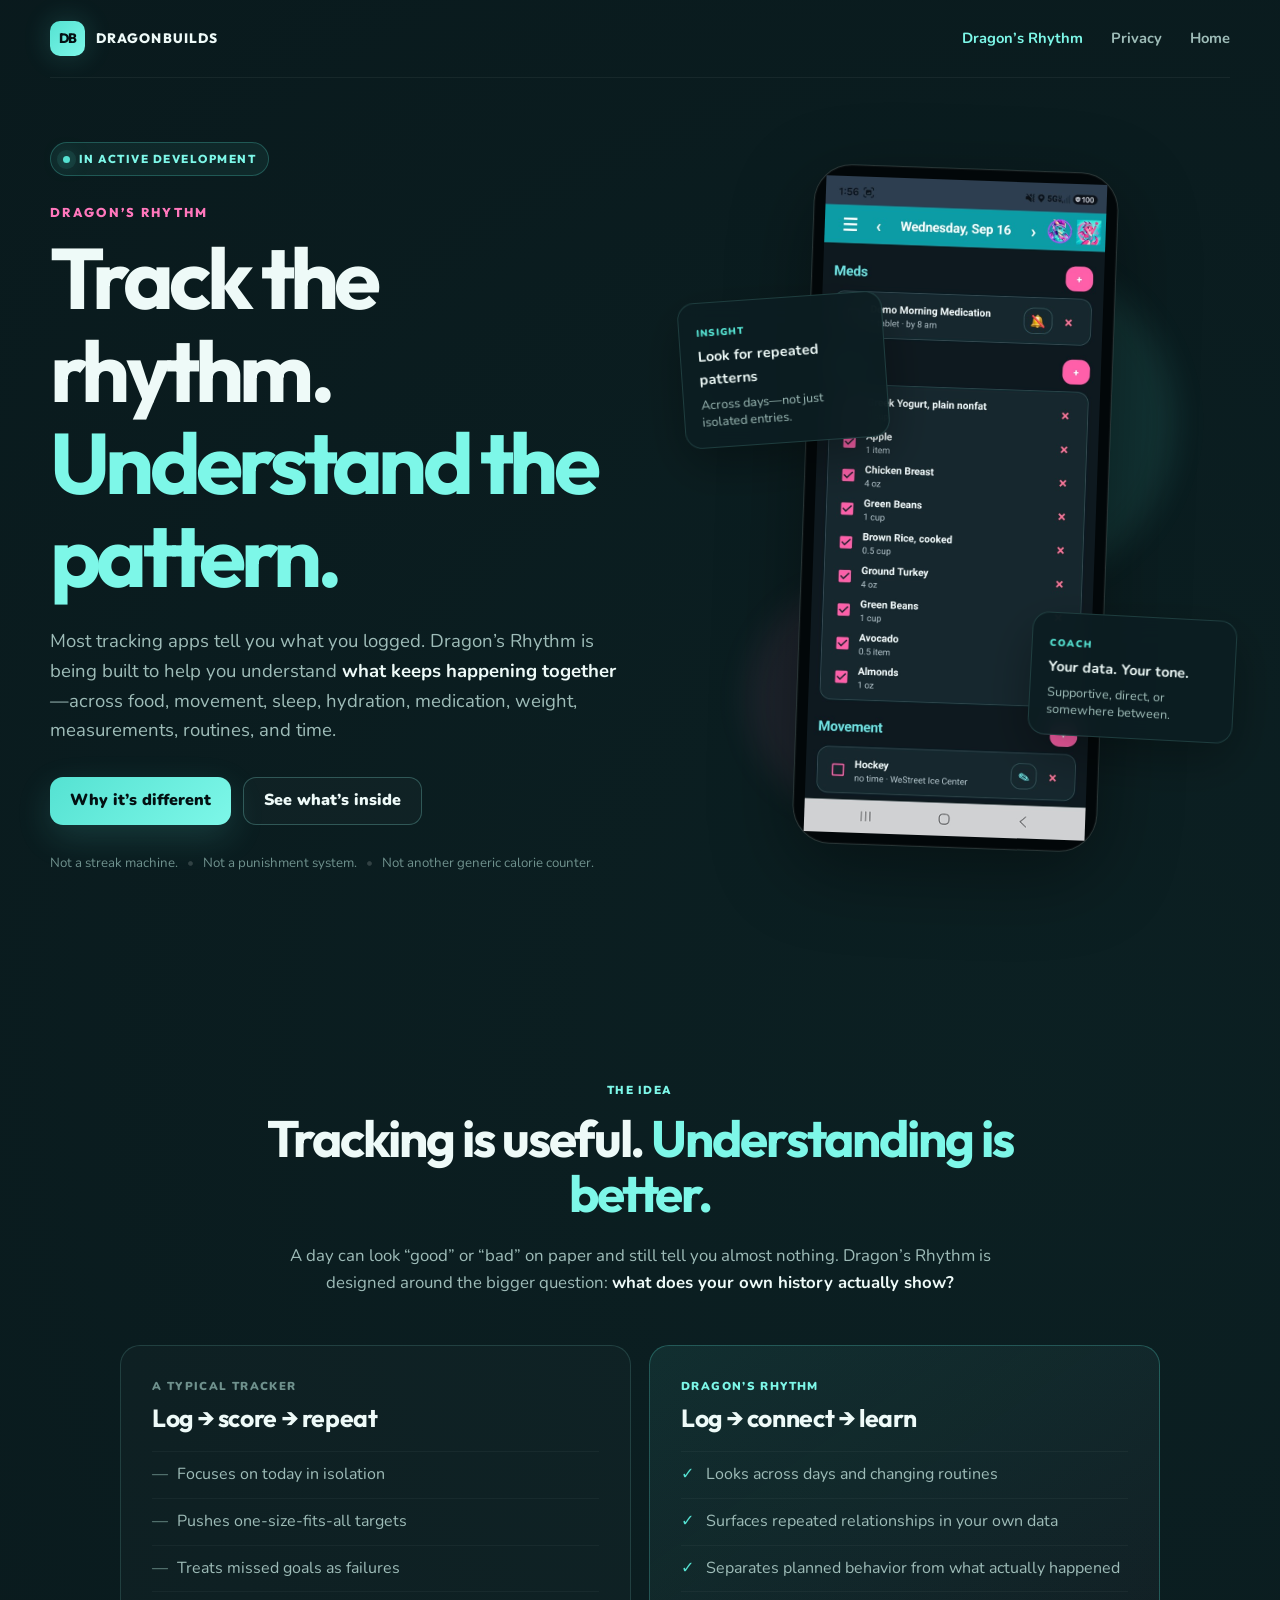
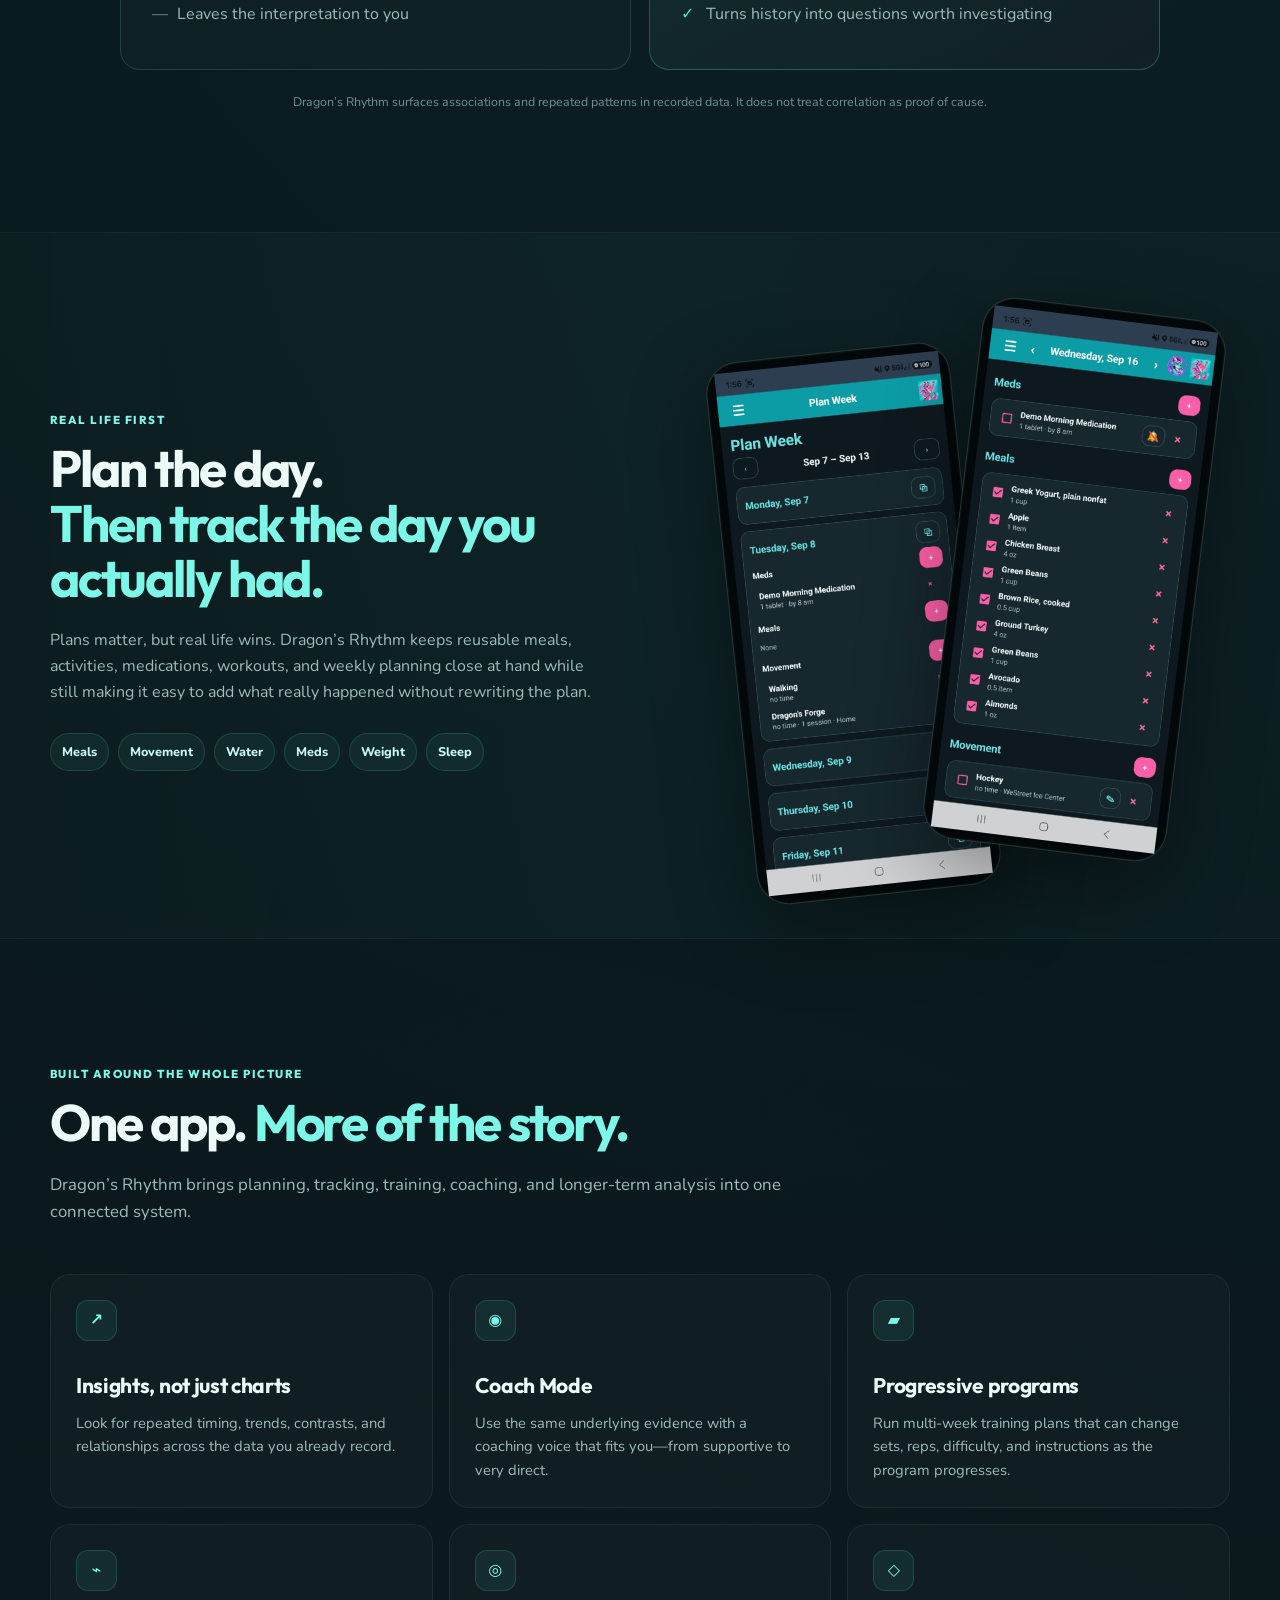
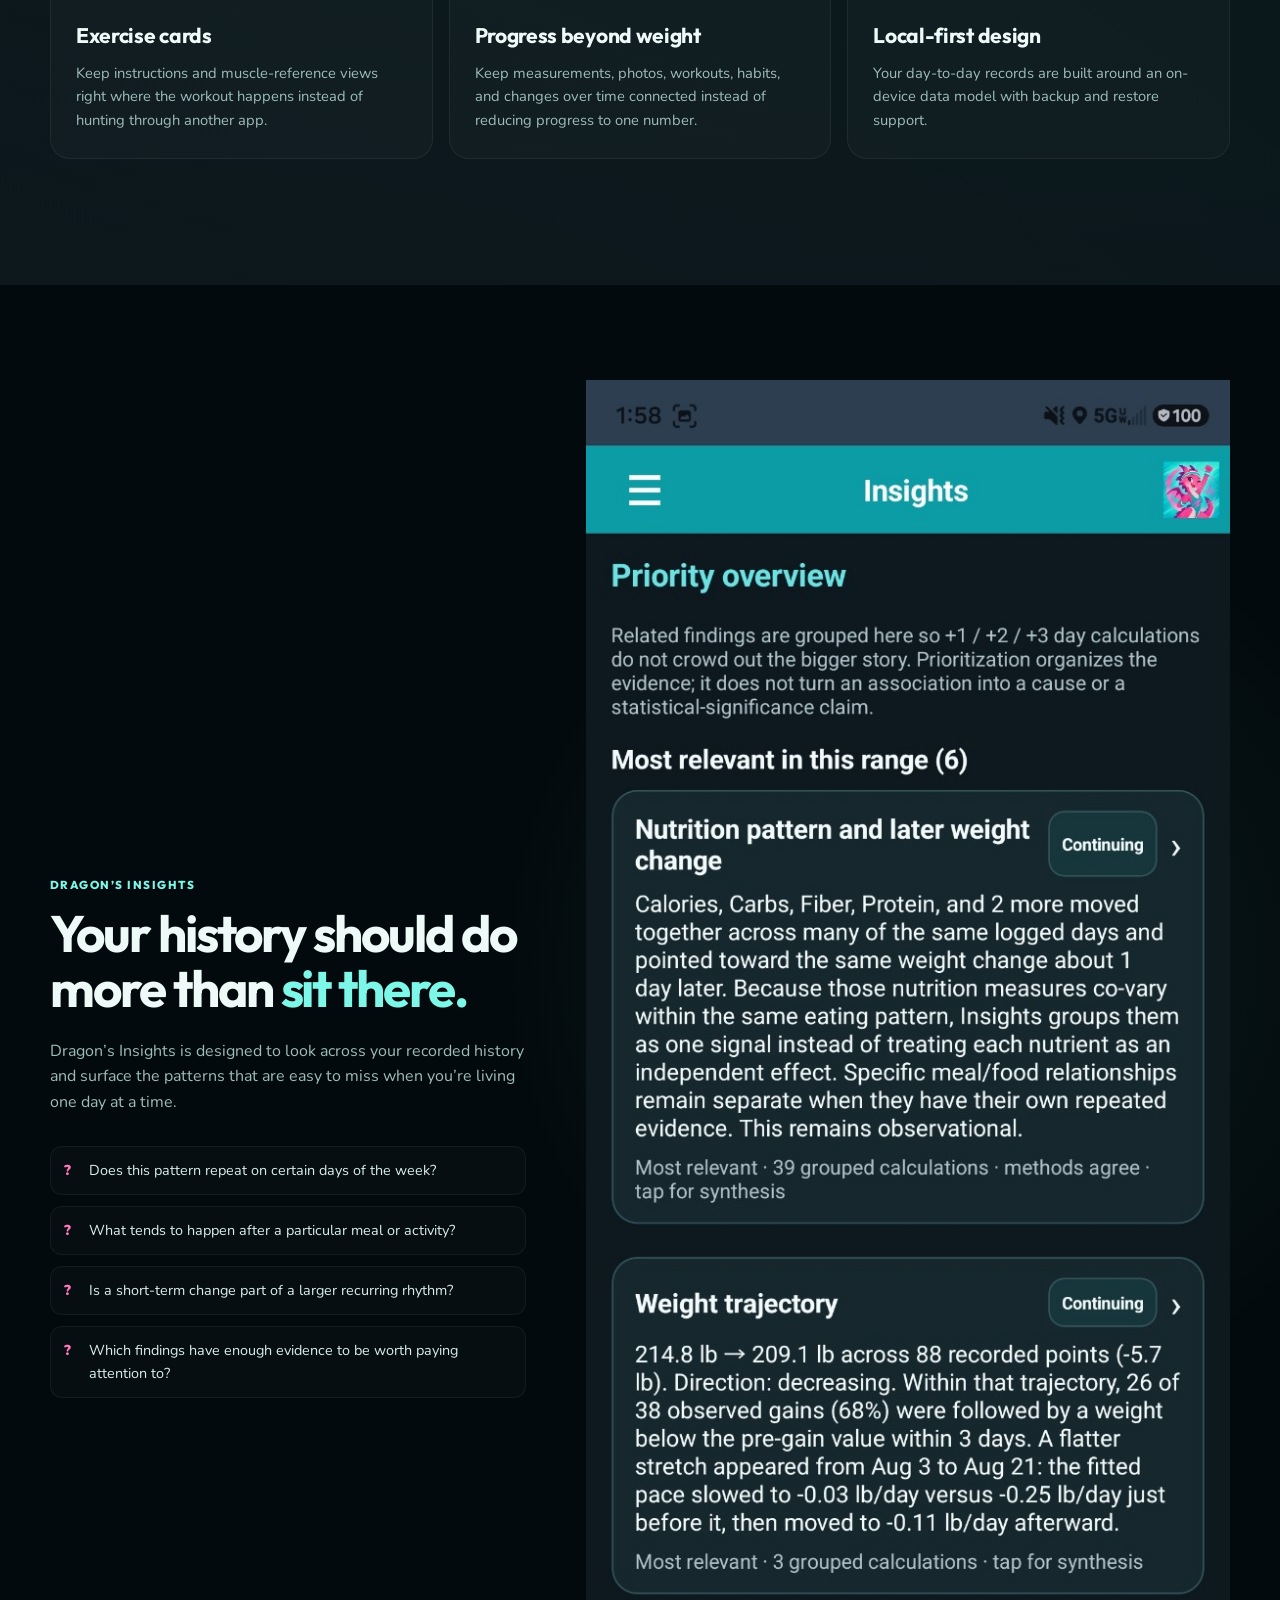
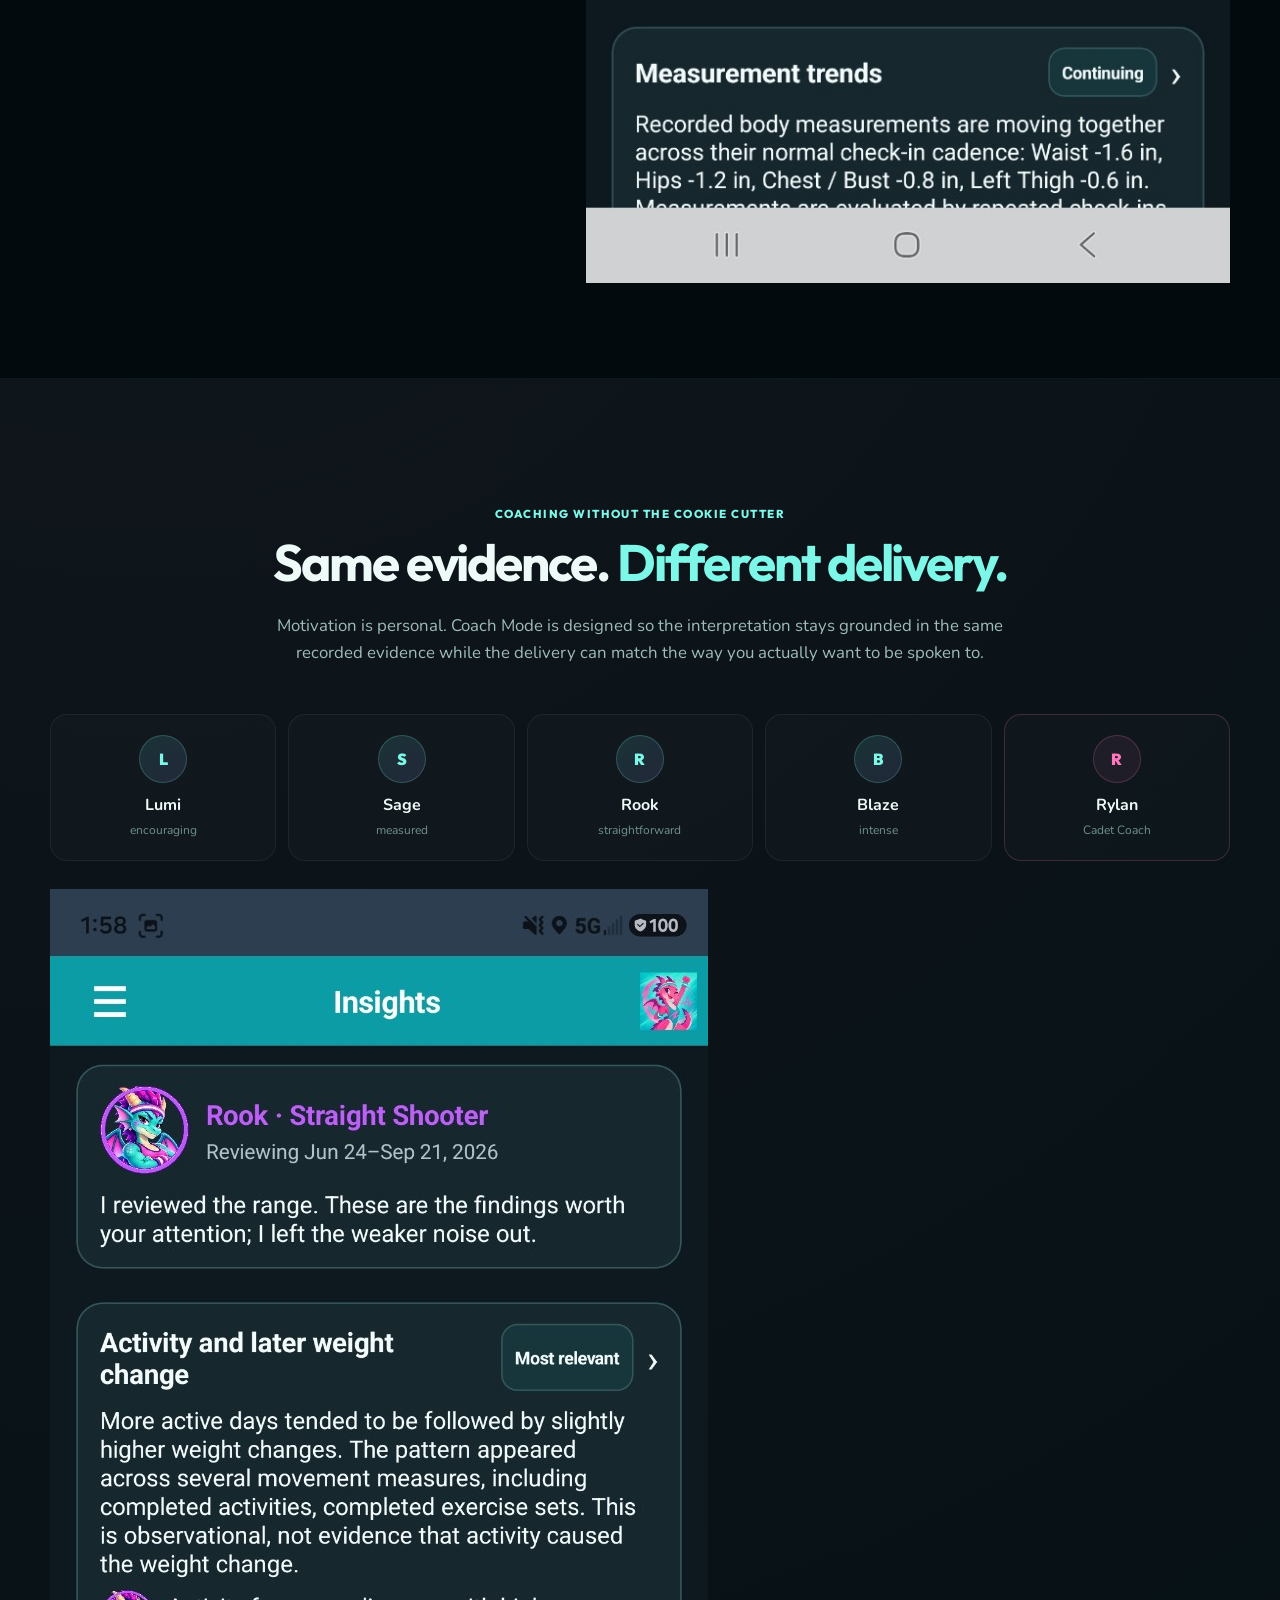
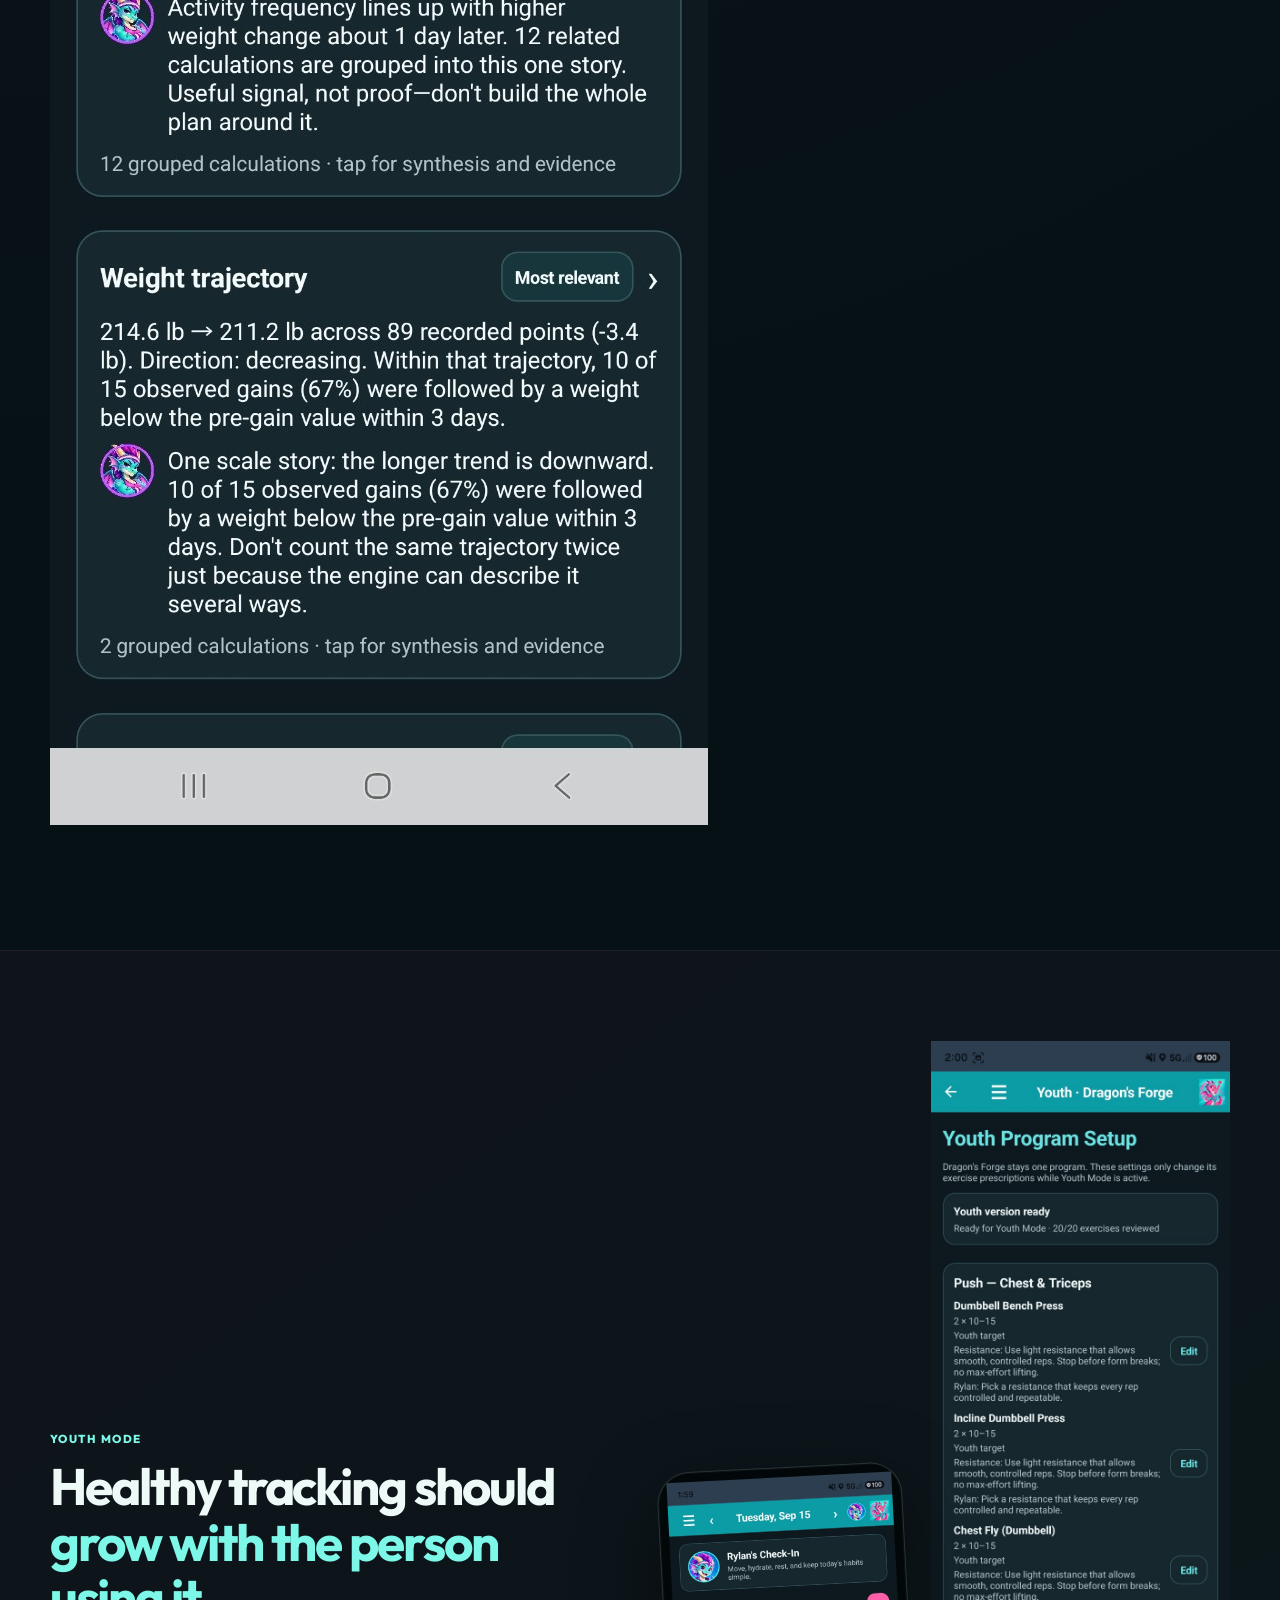
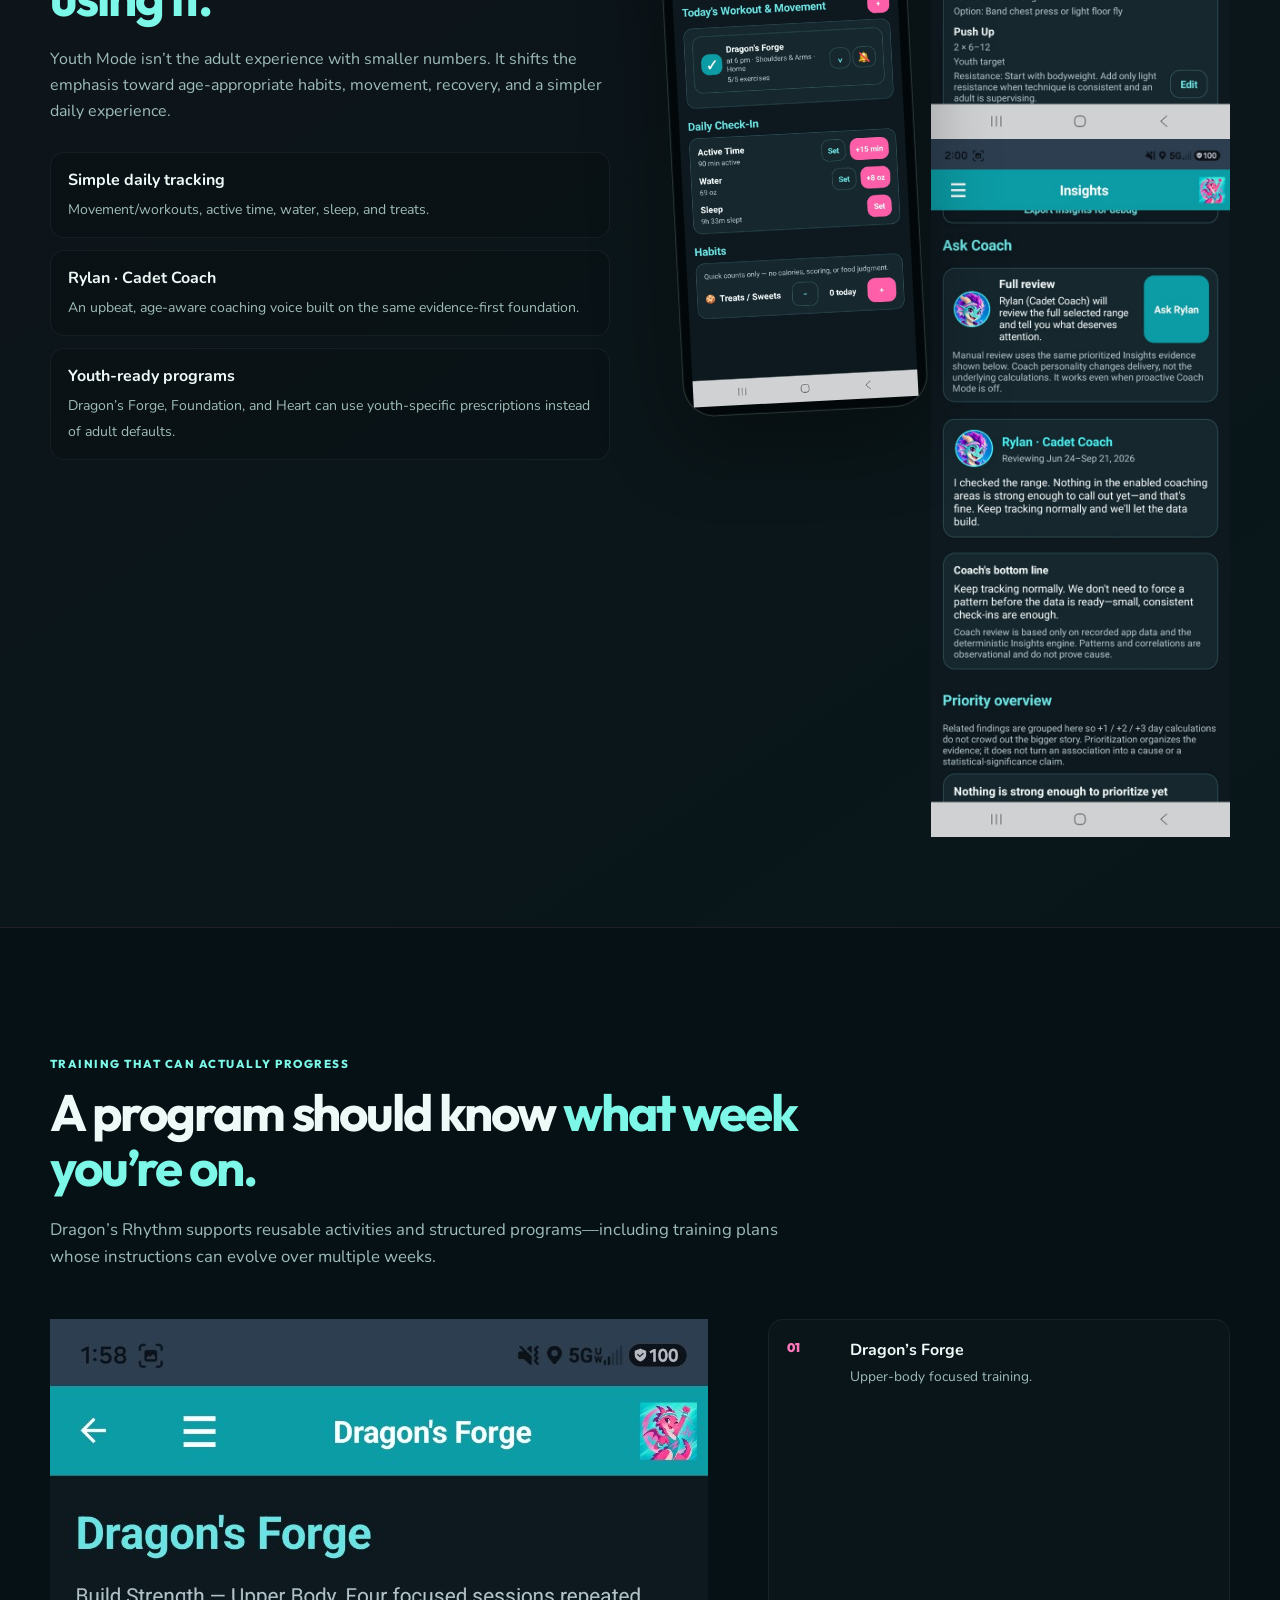
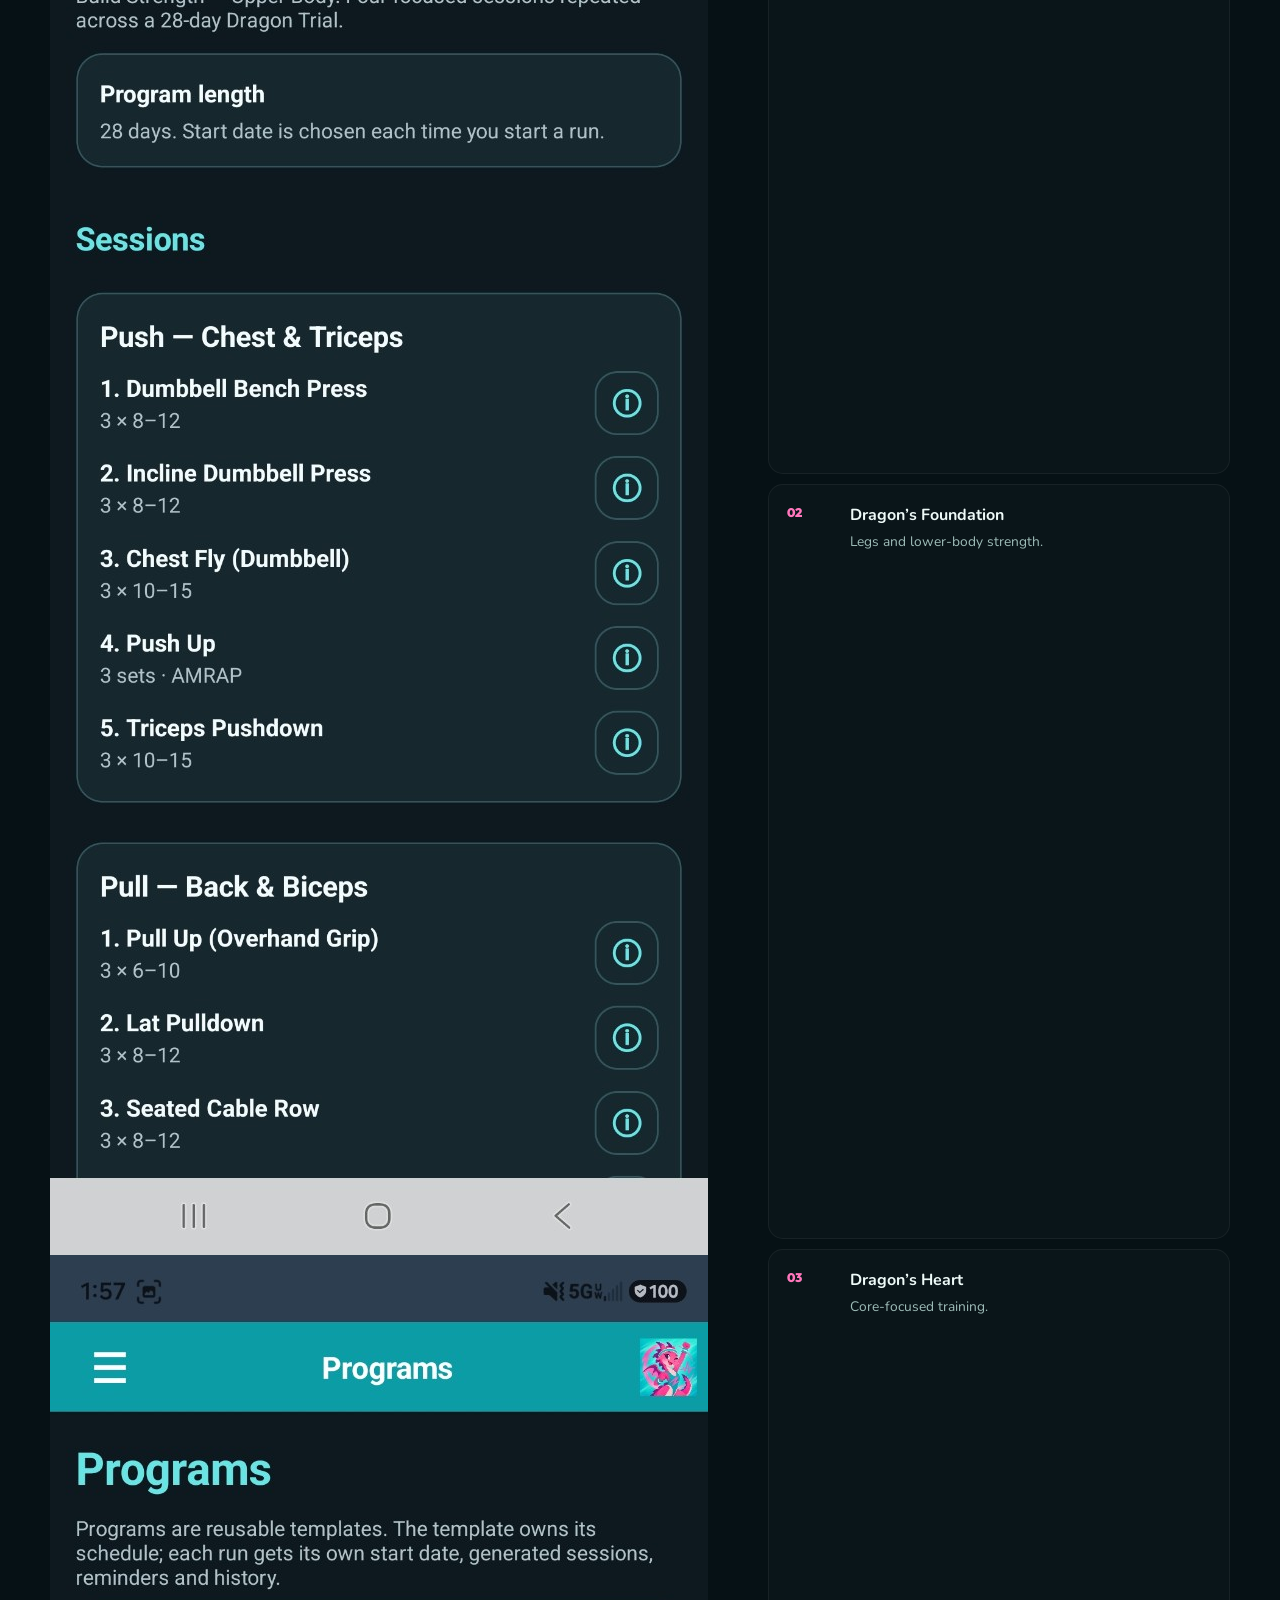
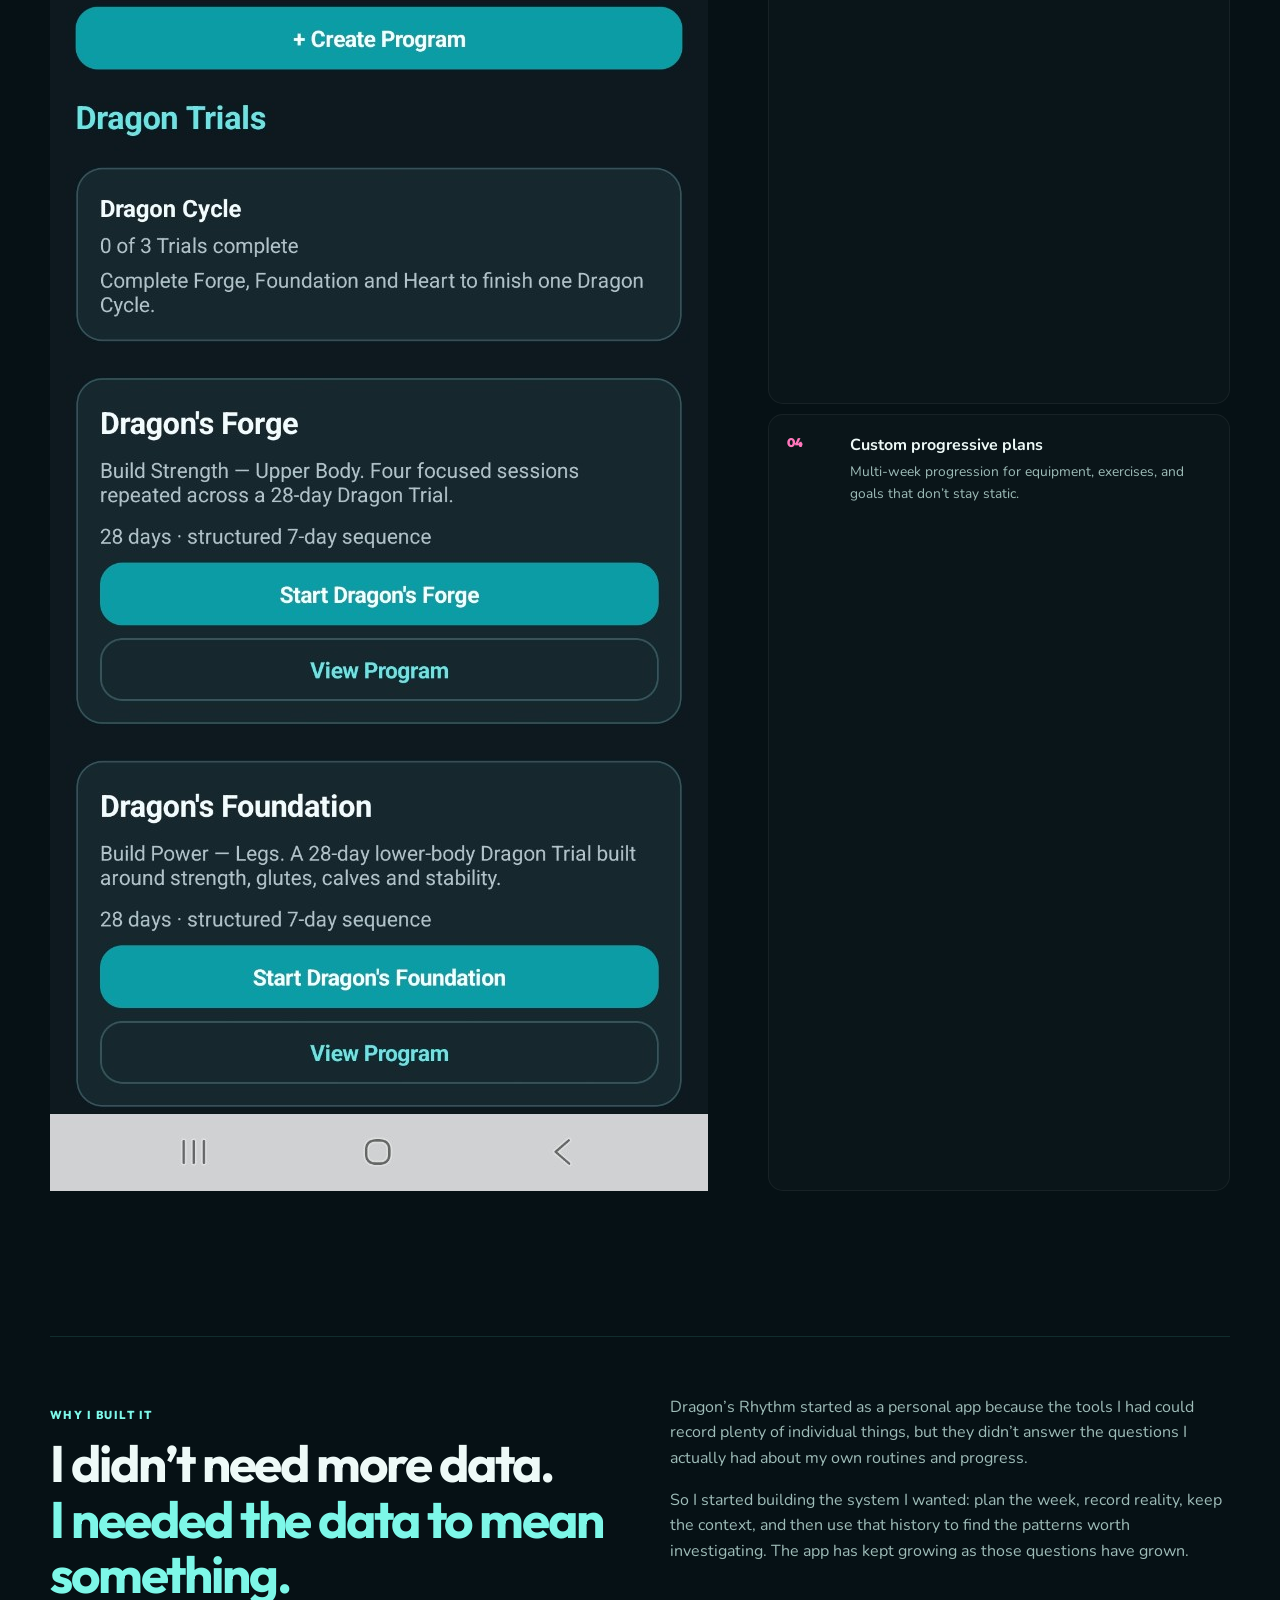
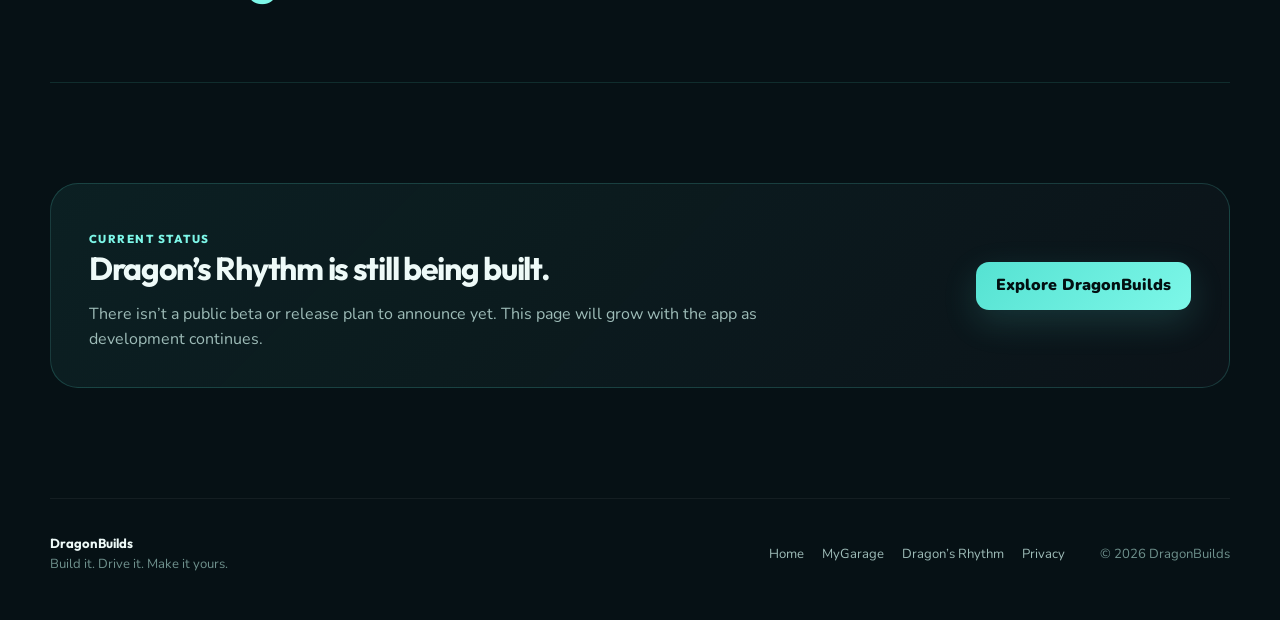
==== docs/dragonsrhythm/index.html @ 8e452a1f "Add files via upload" ====
<!doctype html>
<html lang="en">
<head>
  <meta charset="utf-8" />
  <meta name="viewport" content="width=device-width, initial-scale=1" />
  <meta name="theme-color" content="#071318" />
  <meta name="description" content="Dragon's Rhythm is a personal health and fitness app built to help you understand patterns across movement, food, hydration, sleep, medication, weight, and more." />
  <title>Dragon’s Rhythm — Find the pattern behind your progress</title>
  <link rel="preconnect" href="https://fonts.googleapis.com" />
  <link rel="preconnect" href="https://fonts.gstatic.com" crossorigin />
  <link href="https://fonts.googleapis.com/css2?family=Nunito:wght@400;600;700;800;900&family=Outfit:wght@500;600;700;800&display=swap" rel="stylesheet" />
  <link rel="stylesheet" href="dragonsrhythm.css" />
</head>
<body>
  <div class="site-shell">
    <header class="site-header">
      <a class="brand" href="/" aria-label="DragonBuilds home">
        <span class="brand-mark">DB</span>
        <span>DRAGONBUILDS</span>
      </a>
      <nav class="site-nav" aria-label="Primary navigation">
        <a class="active" href="/dragonsrhythm/">Dragon’s Rhythm</a>
        <a href="/dragonsrhythm/privacy.html">Privacy</a>
				<a href="/">Home</a>
      </nav>
    </header>

    <main>
      <section class="hero section-pad">
        <div class="hero-copy">
          <div class="eyebrow"><span class="pulse-dot"></span> In active development</div>
          <p class="product-kicker">DRAGON’S RHYTHM</p>
          <h1>Track the rhythm.<br /><span>Understand the pattern.</span></h1>
          <p class="hero-lede">
            Most tracking apps tell you what you logged. Dragon’s Rhythm is being built to help you understand
            <strong>what keeps happening together</strong>—across food, movement, sleep, hydration, medication,
            weight, measurements, routines, and time.
          </p>
          <div class="hero-actions">
            <a class="button primary" href="#different">Why it’s different</a>
            <a class="button secondary" href="#inside">See what’s inside</a>
          </div>
          <div class="hero-note">
            <span>Not a streak machine.</span>
            <span>Not a punishment system.</span>
            <span>Not another generic calorie counter.</span>
          </div>
        </div>

        <div class="hero-visual" aria-label="Hero screenshot placeholder">
          <div class="ambient ambient-a"></div>
          <div class="ambient ambient-b"></div>
          <div class="phone phone-main">
            <img class="app-shot" src="images/adult-today.jpg" alt="Dragon’s Rhythm Today screen in Aqua Dark mode showing medications, meals, and movement." />
          </div>
          <div class="mini-card insight-card">
            <span class="mini-label">INSIGHT</span>
            <strong>Look for repeated patterns</strong>
            <p>Across days—not just isolated entries.</p>
          </div>
          <div class="mini-card coach-card">
            <span class="mini-label">COACH</span>
            <strong>Your data. Your tone.</strong>
            <p>Supportive, direct, or somewhere between.</p>
          </div>
        </div>
      </section>

      <section id="different" class="section-pad section-narrow intro-section">
        <div class="section-heading center">
          <p class="eyebrow plain">THE IDEA</p>
          <h2>Tracking is useful. <span>Understanding is better.</span></h2>
          <p>
            A day can look “good” or “bad” on paper and still tell you almost nothing. Dragon’s Rhythm is designed
            around the bigger question: <strong>what does your own history actually show?</strong>
          </p>
        </div>

        <div class="compare-grid">
          <article class="compare-card muted-card">
            <p class="compare-label">A typical tracker</p>
            <h3>Log → score → repeat</h3>
            <ul>
              <li>Focuses on today in isolation</li>
              <li>Pushes one-size-fits-all targets</li>
              <li>Treats missed goals as failures</li>
              <li>Leaves the interpretation to you</li>
            </ul>
          </article>

          <article class="compare-card rhythm-card">
            <p class="compare-label">Dragon’s Rhythm</p>
            <h3>Log → connect → learn</h3>
            <ul>
              <li>Looks across days and changing routines</li>
              <li>Surfaces repeated relationships in your own data</li>
              <li>Separates planned behavior from what actually happened</li>
              <li>Turns history into questions worth investigating</li>
            </ul>
          </article>
        </div>

        <p class="evidence-note">
          Dragon’s Rhythm surfaces associations and repeated patterns in recorded data. It does not treat correlation as proof of cause.
        </p>
      </section>

      <section class="feature-band">
        <div class="section-pad feature-split">
          <div class="feature-copy">
            <p class="eyebrow plain">REAL LIFE FIRST</p>
            <h2>Plan the day.<br /><span>Then track the day you actually had.</span></h2>
            <p>
              Plans matter, but real life wins. Dragon’s Rhythm keeps reusable meals, activities, medications, workouts,
              and weekly planning close at hand while still making it easy to add what really happened without rewriting the plan.
            </p>
            <div class="feature-pills" aria-label="Tracking areas">
              <span>Meals</span><span>Movement</span><span>Water</span><span>Meds</span><span>Weight</span><span>Sleep</span>
            </div>
          </div>
          <div class="duo-screens">
            <div class="phone phone-secondary phone-left">
              <img class="app-shot" src="images/plan-week.jpg" alt="Dragon’s Rhythm Plan Week screen in Aqua Dark mode showing medications and planned movement including Dragon’s Forge." />
            </div>
            <div class="phone phone-secondary phone-right">
              <img class="app-shot" src="images/adult-today.jpg" alt="Dragon’s Rhythm Today screen in Aqua Dark mode showing what was actually logged for the day." />
            </div>
          </div>
        </div>
      </section>

      <section id="inside" class="section-pad">
        <div class="section-heading">
          <p class="eyebrow plain">BUILT AROUND THE WHOLE PICTURE</p>
          <h2>One app. <span>More of the story.</span></h2>
          <p>Dragon’s Rhythm brings planning, tracking, training, coaching, and longer-term analysis into one connected system.</p>
        </div>

        <div class="feature-grid">
          <article class="feature-card">
            <div class="icon-badge">↗</div>
            <h3>Insights, not just charts</h3>
            <p>Look for repeated timing, trends, contrasts, and relationships across the data you already record.</p>
          </article>
          <article class="feature-card">
            <div class="icon-badge">◉</div>
            <h3>Coach Mode</h3>
            <p>Use the same underlying evidence with a coaching voice that fits you—from supportive to very direct.</p>
          </article>
          <article class="feature-card">
            <div class="icon-badge">▰</div>
            <h3>Progressive programs</h3>
            <p>Run multi-week training plans that can change sets, reps, difficulty, and instructions as the program progresses.</p>
          </article>
          <article class="feature-card">
            <div class="icon-badge">⌁</div>
            <h3>Exercise cards</h3>
            <p>Keep instructions and muscle-reference views right where the workout happens instead of hunting through another app.</p>
          </article>
          <article class="feature-card">
            <div class="icon-badge">◎</div>
            <h3>Progress beyond weight</h3>
            <p>Keep measurements, photos, workouts, habits, and changes over time connected instead of reducing progress to one number.</p>
          </article>
          <article class="feature-card">
            <div class="icon-badge">◇</div>
            <h3>Local-first design</h3>
            <p>Your day-to-day records are built around an on-device data model with backup and restore support.</p>
          </article>
        </div>
      </section>

      <section class="insights-showcase">
        <div class="section-pad insights-layout">
          <div class="insights-copy">
            <p class="eyebrow plain">DRAGON’S INSIGHTS</p>
            <h2>Your history should do more than <span>sit there.</span></h2>
            <p>
              Dragon’s Insights is designed to look across your recorded history and surface the patterns that are easy to miss
              when you’re living one day at a time.
            </p>
            <div class="question-stack">
              <div>Does this pattern repeat on certain days of the week?</div>
              <div>What tends to happen after a particular meal or activity?</div>
              <div>Is a short-term change part of a larger recurring rhythm?</div>
              <div>Which findings have enough evidence to be worth paying attention to?</div>
            </div>
          </div>
          <div class="showcase-shot landscape-shot">
            <img src="images/insights-priority.jpg" alt="Dragon’s Rhythm Insights priority overview in Aqua Dark mode showing grouped nutrition, weight, and measurement findings." />
          </div>
        </div>
      </section>

      <section class="coach-showcase section-pad">
        <div class="section-heading center">
          <p class="eyebrow plain">COACHING WITHOUT THE COOKIE CUTTER</p>
          <h2>Same evidence. <span>Different delivery.</span></h2>
          <p>
            Motivation is personal. Coach Mode is designed so the interpretation stays grounded in the same recorded evidence
            while the delivery can match the way you actually want to be spoken to.
          </p>
        </div>

        <div class="coach-row">
          <div class="coach-persona"><div class="coach-avatar">L</div><strong>Lumi</strong><span>encouraging</span></div>
          <div class="coach-persona"><div class="coach-avatar">S</div><strong>Sage</strong><span>measured</span></div>
          <div class="coach-persona"><div class="coach-avatar">R</div><strong>Rook</strong><span>straightforward</span></div>
          <div class="coach-persona"><div class="coach-avatar">B</div><strong>Blaze</strong><span>intense</span></div>
          <div class="coach-persona youth"><div class="coach-avatar">R</div><strong>Rylan</strong><span>Cadet Coach</span></div>
        </div>

        <div class="showcase-shot coach-shot">
          <img src="images/insights-rook.jpg" alt="Rook, the Straight Shooter coach, interpreting Dragon’s Rhythm Insights findings in Aqua Dark mode." />
        </div>
      </section>

      <section class="youth-section">
        <div class="section-pad youth-grid">
          <div class="youth-copy">
            <p class="eyebrow plain">YOUTH MODE</p>
            <h2>Healthy tracking should <span>grow with the person using it.</span></h2>
            <p>
              Youth Mode isn’t the adult experience with smaller numbers. It shifts the emphasis toward age-appropriate habits,
              movement, recovery, and a simpler daily experience.
            </p>
            <div class="youth-points">
              <div><strong>Simple daily tracking</strong><span>Movement/workouts, active time, water, sleep, and treats.</span></div>
              <div><strong>Rylan · Cadet Coach</strong><span>An upbeat, age-aware coaching voice built on the same evidence-first foundation.</span></div>
              <div><strong>Youth-ready programs</strong><span>Dragon’s Forge, Foundation, and Heart can use youth-specific prescriptions instead of adult defaults.</span></div>
            </div>
          </div>
          <div class="youth-visuals">
            <div class="phone phone-secondary">
              <img class="app-shot" src="images/youth-today.jpg" alt="Dragon’s Rhythm Youth Mode Today screen with Rylan’s check-in, active time, water, sleep, movement, and simple treat tracking." />
            </div>
            <div class="youth-stack">
              <div class="showcase-shot youth-program-shot">
                <img src="images/youth-program.jpg" alt="Youth Program Setup for Dragon’s Forge showing youth-specific exercise prescriptions and Rylan guidance." />
              </div>
              <div class="showcase-shot youth-coach-shot">
                <img src="images/youth-coach.jpg" alt="Rylan, the Cadet Coach, reviewing Youth Mode Insights in Aqua Dark mode." />
              </div>
            </div>
          </div>
        </div>
      </section>

      <section class="programs-section section-pad">
        <div class="section-heading">
          <p class="eyebrow plain">TRAINING THAT CAN ACTUALLY PROGRESS</p>
          <h2>A program should know <span>what week you’re on.</span></h2>
          <p>
            Dragon’s Rhythm supports reusable activities and structured programs—including training plans whose instructions can evolve over multiple weeks.
          </p>
        </div>
        <div class="program-layout">
          <div class="program-visuals">
            <div class="showcase-shot program-shot">
              <img src="images/dragons-forge.jpg" alt="Dragon’s Forge program detail screen showing structured sessions, exercises, sets, and rep ranges." />
            </div>
            <div class="showcase-shot program-list-shot">
              <img src="images/programs-list.jpg" alt="Dragon’s Rhythm Programs screen showing Dragon Trials and reusable program templates." />
            </div>
          </div>
          <div class="program-list">
            <article><span>01</span><div><strong>Dragon’s Forge</strong><p>Upper-body focused training.</p></div></article>
            <article><span>02</span><div><strong>Dragon’s Foundation</strong><p>Legs and lower-body strength.</p></div></article>
            <article><span>03</span><div><strong>Dragon’s Heart</strong><p>Core-focused training.</p></div></article>
            <article><span>04</span><div><strong>Custom progressive plans</strong><p>Multi-week progression for equipment, exercises, and goals that don’t stay static.</p></div></article>
          </div>
        </div>
      </section>

      <section class="story-section">
        <div class="section-pad story-card">
          <div>
            <p class="eyebrow plain">WHY I BUILT IT</p>
            <h2>I didn’t need more data.<br /><span>I needed the data to mean something.</span></h2>
          </div>
          <div class="story-copy">
            <p>
              Dragon’s Rhythm started as a personal app because the tools I had could record plenty of individual things,
              but they didn’t answer the questions I actually had about my own routines and progress.
            </p>
            <p>
              So I started building the system I wanted: plan the week, record reality, keep the context, and then use that history
              to find the patterns worth investigating. The app has kept growing as those questions have grown.
            </p>
          </div>
        </div>
      </section>

      <section class="status-section section-pad">
        <div class="status-card">
          <div>
            <p class="eyebrow plain">CURRENT STATUS</p>
            <h2>Dragon’s Rhythm is still being built.</h2>
            <p>
              There isn’t a public beta or release plan to announce yet. This page will grow with the app as development continues.
            </p>
          </div>
          <a class="button primary" href="/">Explore DragonBuilds</a>
        </div>
      </section>
    </main>

    <footer class="site-footer">
      <div>
        <strong>DragonBuilds</strong>
        <span>Build it. Drive it. Make it yours.</span>
      </div>
      <div class="footer-links">
        <a href="/">Home</a>
        <a href="/mygarage/">MyGarage</a>
        <a href="/dragonsrhythm/">Dragon’s Rhythm</a>
        <a href="/dragonsrhythm/privacy.html">Privacy</a>
      </div>
      <div class="copyright">© <span id="year">2026</span> DragonBuilds</div>
    </footer>
  </div>

  <script>
    document.getElementById('year').textContent = new Date().getFullYear();
  </script>
</body>
</html>
---- docs/dragonsrhythm/dragonsrhythm.css ----
:root {
  --bg: #061115;
  --bg-deep: #030a0d;
  --surface: #0b1c21;
  --surface-2: #10262c;
  --surface-3: #133139;
  --line: rgba(133, 231, 219, 0.16);
  --line-strong: rgba(133, 231, 219, 0.28);
  --text: #eefaf8;
  --muted: #9ebcb8;
  --muted-2: #6f918d;
  --aqua: #55e2d2;
  --aqua-bright: #7df7e8;
  --pink: #ff77bc;
  --violet: #a997ff;
  --lime: #b8ef83;
  --warning: #ffd479;
  --shadow: 0 24px 80px rgba(0,0,0,.38);
  --radius-lg: 28px;
  --radius-md: 20px;
  --radius-sm: 14px;
  --max: 1180px;
}

* { box-sizing: border-box; }
html { scroll-behavior: smooth; }
body {
  margin: 0;
  background:
    radial-gradient(circle at 80% 8%, rgba(85, 226, 210, .07), transparent 30%),
    radial-gradient(circle at 12% 35%, rgba(255, 119, 188, .045), transparent 26%),
    var(--bg);
  color: var(--text);
  font-family: "Nunito", system-ui, -apple-system, BlinkMacSystemFont, "Segoe UI", sans-serif;
  line-height: 1.6;
}

a { color: inherit; }
img { max-width: 100%; display: block; }
strong { color: var(--text); }

.site-shell { min-height: 100vh; overflow: hidden; }
.section-pad { width: min(calc(100% - 40px), var(--max)); margin: 0 auto; }
.section-narrow { max-width: 1040px; }

.site-header {
  width: min(calc(100% - 40px), var(--max));
  height: 78px;
  margin: 0 auto;
  display: flex;
  align-items: center;
  justify-content: space-between;
  border-bottom: 1px solid rgba(255,255,255,.055);
}
.brand {
  display: inline-flex;
  align-items: center;
  gap: 11px;
  text-decoration: none;
  font-family: "Outfit", sans-serif;
  font-weight: 800;
  letter-spacing: .08em;
  font-size: .85rem;
}
.brand-mark {
  display: grid;
  place-items: center;
  width: 35px;
  height: 35px;
  border-radius: 10px;
  color: #041114;
  background: linear-gradient(135deg, var(--aqua), var(--aqua-bright));
  box-shadow: 0 0 28px rgba(85,226,210,.2);
  letter-spacing: -.04em;
}
.site-nav { display: flex; align-items: center; gap: 28px; }
.site-nav a {
  text-decoration: none;
  color: var(--muted);
  font-weight: 700;
  font-size: .92rem;
  transition: color .2s ease;
}
.site-nav a:hover, .site-nav a.active { color: var(--aqua-bright); }

.hero {
  min-height: 735px;
  display: grid;
  grid-template-columns: 1.02fr .98fr;
  gap: 60px;
  align-items: center;
  padding-top: 64px;
  padding-bottom: 90px;
}
.eyebrow {
  display: inline-flex;
  align-items: center;
  gap: 9px;
  color: var(--aqua-bright);
  border: 1px solid rgba(85,226,210,.26);
  background: rgba(85,226,210,.07);
  border-radius: 999px;
  padding: 7px 12px;
  text-transform: uppercase;
  font-family: "Outfit", sans-serif;
  font-size: .72rem;
  font-weight: 800;
  letter-spacing: .13em;
}
.eyebrow.plain {
  border: 0;
  background: transparent;
  padding: 0;
  border-radius: 0;
}
.pulse-dot {
  width: 7px;
  height: 7px;
  border-radius: 50%;
  background: var(--aqua);
  box-shadow: 0 0 0 6px rgba(85,226,210,.09), 0 0 18px rgba(85,226,210,.6);
}
.product-kicker {
  margin: 26px 0 8px;
  color: var(--pink);
  font-family: "Outfit", sans-serif;
  font-weight: 800;
  letter-spacing: .18em;
  font-size: .8rem;
}
h1,h2,h3 { font-family: "Outfit", sans-serif; line-height: 1.08; margin-top: 0; }
h1 { font-size: clamp(3.25rem, 6.7vw, 6rem); letter-spacing: -.055em; margin-bottom: 26px; }
h1 span, h2 span { color: var(--aqua-bright); }
h2 { font-size: clamp(2.25rem, 4vw, 4rem); letter-spacing: -.04em; margin-bottom: 22px; }
h3 { font-size: 1.32rem; letter-spacing: -.015em; margin-bottom: 10px; }
p { color: var(--muted); }
.hero-lede { font-size: 1.16rem; max-width: 700px; margin-bottom: 31px; }
.hero-actions { display: flex; flex-wrap: wrap; gap: 12px; }
.button {
  display: inline-flex;
  align-items: center;
  justify-content: center;
  min-height: 48px;
  padding: 0 20px;
  border-radius: 13px;
  text-decoration: none;
  font-weight: 900;
  transition: transform .18s ease, box-shadow .18s ease, border-color .18s ease;
}
.button:hover { transform: translateY(-2px); }
.button.primary { color: #031012; background: linear-gradient(135deg, var(--aqua), var(--aqua-bright)); box-shadow: 0 12px 35px rgba(85,226,210,.16); }
.button.secondary { color: var(--text); border: 1px solid var(--line-strong); background: rgba(255,255,255,.025); }
.hero-note { margin-top: 28px; display: flex; flex-wrap: wrap; gap: 9px; }
.hero-note span { color: var(--muted-2); font-size: .83rem; }
.hero-note span:not(:last-child)::after { content: "•"; margin-left: 9px; color: rgba(255,255,255,.16); }

.hero-visual { min-height: 610px; position: relative; display: grid; place-items: center; }
.ambient { position: absolute; border-radius: 50%; filter: blur(15px); }
.ambient-a { width: 330px; height: 330px; background: rgba(85,226,210,.11); right: 10%; top: 13%; }
.ambient-b { width: 230px; height: 230px; background: rgba(255,119,188,.08); left: 12%; bottom: 5%; }
.phone {
  position: relative;
  border: 1px solid rgba(207,255,249,.18);
  background: #020709;
  border-radius: 38px;
  padding: 11px;
  box-shadow: var(--shadow), inset 0 0 0 1px rgba(255,255,255,.035);
}
.phone-main { width: 305px; aspect-ratio: 9 / 19.4; z-index: 2; transform: rotate(2deg); }
.phone-secondary { width: 245px; aspect-ratio: 9 / 19.4; border-radius: 32px; padding: 9px; }
.phone-notch { position: absolute; top: 17px; left: 50%; transform: translateX(-50%); width: 74px; height: 17px; background: #020709; border-radius: 999px; z-index: 2; }
.screen-placeholder {
  width: 100%; height: 100%; border-radius: 29px;
  border: 1px dashed rgba(125,247,232,.24);
  background:
    linear-gradient(rgba(85,226,210,.055), rgba(85,226,210,.012)),
    repeating-linear-gradient(0deg, transparent, transparent 42px, rgba(255,255,255,.025) 43px);
  display: flex; flex-direction: column; align-items: center; justify-content: center; text-align: center;
  padding: 28px 18px;
}
.phone-secondary .screen-placeholder { border-radius: 25px; }
.placeholder-label { color: var(--pink); font-family: "Outfit", sans-serif; font-size: .67rem; letter-spacing: .12em; font-weight: 800; margin-bottom: 9px; }
.screen-placeholder strong, .wide-placeholder strong, .stacked-placeholder strong { font-family: "Outfit", sans-serif; font-size: 1.08rem; }
.screen-placeholder small, .wide-placeholder small, .stacked-placeholder small { color: var(--muted-2); margin-top: 6px; }
.mini-card {
  position: absolute; width: 205px; z-index: 4; padding: 16px 17px;
  border-radius: 17px; border: 1px solid var(--line); background: rgba(11,28,33,.93);
  box-shadow: 0 18px 50px rgba(0,0,0,.32); backdrop-filter: blur(14px);
}
.mini-card p { font-size: .79rem; margin: 5px 0 0; line-height: 1.4; }
.mini-card strong { font-size: .9rem; display: block; }
.mini-label { font-size: .61rem; color: var(--aqua); font-weight: 900; letter-spacing: .12em; }
.insight-card { left: 0; top: 19%; transform: rotate(-4deg); }
.coach-card { right: -1%; bottom: 16%; transform: rotate(3deg); }

.intro-section { padding-top: 105px; padding-bottom: 120px; }
.section-heading { max-width: 760px; margin-bottom: 48px; }
.section-heading.center { text-align: center; margin-left: auto; margin-right: auto; }
.section-heading > p:last-child { font-size: 1.05rem; }
.compare-grid { display: grid; grid-template-columns: 1fr 1fr; gap: 18px; }
.compare-card { padding: 31px; border-radius: var(--radius-md); border: 1px solid var(--line); }
.compare-card h3 { font-size: 1.55rem; }
.compare-label { margin: 0 0 9px; text-transform: uppercase; font-size: .72rem; font-weight: 900; letter-spacing: .12em; }
.compare-card ul { list-style: none; padding: 0; margin: 20px 0 0; }
.compare-card li { color: var(--muted); padding: 10px 0 10px 25px; position: relative; border-top: 1px solid rgba(255,255,255,.04); }
.compare-card li::before { content: "—"; position: absolute; left: 0; color: var(--muted-2); }
.muted-card { background: rgba(255,255,255,.02); }
.muted-card .compare-label { color: var(--muted-2); }
.rhythm-card { background: linear-gradient(145deg, rgba(85,226,210,.085), rgba(255,119,188,.03)); border-color: rgba(85,226,210,.27); }
.rhythm-card .compare-label { color: var(--aqua-bright); }
.rhythm-card li::before { content: "✓"; color: var(--aqua); }
.evidence-note { max-width: 850px; margin: 22px auto 0; text-align: center; font-size: .78rem; color: var(--muted-2); }

.feature-band { border-top: 1px solid rgba(255,255,255,.045); border-bottom: 1px solid rgba(255,255,255,.045); background: linear-gradient(90deg, rgba(255,255,255,.012), rgba(85,226,210,.035), rgba(255,255,255,.012)); }
.feature-split { min-height: 680px; display: grid; grid-template-columns: 1fr 1fr; gap: 70px; align-items: center; padding-top: 80px; padding-bottom: 80px; }
.feature-copy p { max-width: 620px; }
.feature-pills { display: flex; flex-wrap: wrap; gap: 9px; margin-top: 28px; }
.feature-pills span { padding: 8px 11px; border-radius: 999px; background: rgba(85,226,210,.06); border: 1px solid rgba(85,226,210,.17); color: #c8f6f0; font-weight: 800; font-size: .79rem; }
.duo-screens { min-height: 545px; position: relative; }
.duo-screens .phone { position: absolute; }
.phone-left { left: 10%; top: 7%; transform: rotate(-6deg); }
.phone-right { right: 6%; bottom: 1%; transform: rotate(7deg); }

#inside { padding-top: 115px; padding-bottom: 125px; }
.feature-grid { display: grid; grid-template-columns: repeat(3, 1fr); gap: 16px; }
.feature-card { min-height: 230px; padding: 25px; border-radius: var(--radius-md); background: rgba(255,255,255,.022); border: 1px solid rgba(255,255,255,.06); }
.feature-card p { font-size: .92rem; margin-bottom: 0; }
.icon-badge { width: 41px; height: 41px; display: grid; place-items: center; border-radius: 12px; margin-bottom: 33px; color: var(--aqua-bright); background: rgba(85,226,210,.08); border: 1px solid rgba(85,226,210,.17); font-weight: 900; }

.insights-showcase { border-top: 1px solid rgba(85,226,210,.08); border-bottom: 1px solid rgba(85,226,210,.08); background: radial-gradient(circle at 75% 40%, rgba(85,226,210,.08), transparent 33%), var(--bg-deep); }
.insights-layout { min-height: 720px; display: grid; grid-template-columns: .85fr 1.15fr; align-items: center; gap: 60px; padding-top: 95px; padding-bottom: 95px; }
.question-stack { display: grid; gap: 11px; margin-top: 30px; }
.question-stack div { padding: 12px 14px 12px 38px; border: 1px solid rgba(255,255,255,.055); border-radius: 12px; color: #d9eeeb; font-size: .9rem; background: rgba(255,255,255,.018); position: relative; }
.question-stack div::before { content: "?"; position: absolute; left: 13px; color: var(--pink); font-weight: 900; }
.wide-placeholder, .stacked-placeholder {
  min-height: 395px; border-radius: 24px; border: 1px dashed rgba(125,247,232,.26);
  background:
    linear-gradient(135deg, rgba(85,226,210,.045), rgba(255,119,188,.025)),
    repeating-linear-gradient(0deg, transparent, transparent 49px, rgba(255,255,255,.022) 50px);
  display: flex; flex-direction: column; align-items: center; justify-content: center; text-align: center; padding: 35px;
  box-shadow: 0 30px 80px rgba(0,0,0,.24);
}

.coach-showcase { padding-top: 115px; padding-bottom: 125px; }
.coach-row { display: grid; grid-template-columns: repeat(5, 1fr); gap: 12px; margin: 44px 0 28px; }
.coach-persona { display: flex; flex-direction: column; align-items: center; text-align: center; gap: 2px; padding: 20px 10px; border-radius: 17px; border: 1px solid rgba(255,255,255,.06); background: rgba(255,255,255,.018); }
.coach-avatar { width: 48px; height: 48px; display: grid; place-items: center; border-radius: 50%; margin-bottom: 8px; font-family: "Outfit", sans-serif; font-weight: 900; background: linear-gradient(145deg, rgba(85,226,210,.14), rgba(169,151,255,.12)); border: 1px solid rgba(125,247,232,.2); color: var(--aqua-bright); }
.coach-persona span { font-size: .75rem; color: var(--muted-2); }
.coach-persona.youth { border-color: rgba(255,119,188,.2); }
.coach-persona.youth .coach-avatar { color: var(--pink); background: rgba(255,119,188,.07); border-color: rgba(255,119,188,.22); }
.coach-shot { min-height: 350px; }

.youth-section { border-top: 1px solid rgba(255,119,188,.09); border-bottom: 1px solid rgba(255,119,188,.09); background: linear-gradient(145deg, rgba(255,119,188,.035), rgba(85,226,210,.025)); }
.youth-grid { min-height: 760px; display: grid; grid-template-columns: 1fr 1fr; gap: 60px; align-items: center; padding-top: 90px; padding-bottom: 90px; }
.youth-points { margin-top: 28px; display: grid; gap: 12px; }
.youth-points > div { padding: 15px 17px; border-radius: 14px; background: rgba(0,0,0,.14); border: 1px solid rgba(255,255,255,.055); }
.youth-points strong { display: block; margin-bottom: 3px; }
.youth-points span { color: var(--muted); font-size: .88rem; }
.youth-visuals { display: grid; grid-template-columns: .76fr 1fr; gap: 16px; align-items: center; }
.youth-visuals .phone { justify-self: end; transform: rotate(-3deg); }
.youth-placeholder { border-color: rgba(255,119,188,.26); }
.stacked-placeholder { min-height: 300px; align-self: end; }

.programs-section { padding-top: 115px; padding-bottom: 125px; }
.program-layout { display: grid; grid-template-columns: 1.2fr .8fr; gap: 24px; align-items: stretch; }
.program-shot { min-height: 520px; }
.program-list { display: grid; gap: 10px; }
.program-list article { display: grid; grid-template-columns: 50px 1fr; gap: 13px; padding: 18px; border-radius: 15px; border: 1px solid rgba(255,255,255,.055); background: rgba(255,255,255,.018); }
.program-list article > span { font-family: "Outfit", sans-serif; color: var(--pink); font-weight: 900; font-size: .78rem; }
.program-list p { margin: 3px 0 0; font-size: .86rem; }

.story-section { padding: 20px 0 100px; }
.story-card { display: grid; grid-template-columns: 1fr 1fr; gap: 60px; padding-top: 58px; padding-bottom: 58px; border-top: 1px solid rgba(85,226,210,.13); border-bottom: 1px solid rgba(85,226,210,.13); }
.story-copy p:first-child { margin-top: 0; }

.status-section { padding-bottom: 110px; }
.status-card { display: flex; gap: 40px; justify-content: space-between; align-items: center; padding: 34px 38px; border-radius: var(--radius-lg); border: 1px solid rgba(85,226,210,.19); background: linear-gradient(135deg, rgba(85,226,210,.075), rgba(255,119,188,.025)); }
.status-card h2 { font-size: 2rem; margin-bottom: 10px; }
.status-card p { max-width: 720px; margin-bottom: 0; }
.status-card .button { flex: 0 0 auto; }

.site-footer { width: min(calc(100% - 40px), var(--max)); margin: 0 auto; padding: 34px 0 45px; border-top: 1px solid rgba(255,255,255,.055); display: grid; grid-template-columns: 1fr auto auto; gap: 35px; align-items: center; color: var(--muted-2); font-size: .82rem; }
.site-footer strong { display: block; font-family: "Outfit", sans-serif; }
.site-footer span { color: var(--muted-2); }
.footer-links { display: flex; gap: 18px; }
.footer-links a { text-decoration: none; color: var(--muted); }
.footer-links a:hover { color: var(--aqua); }

@media (max-width: 980px) {
  .hero, .feature-split, .insights-layout, .youth-grid { grid-template-columns: 1fr; }
  .hero { padding-top: 70px; gap: 10px; }
  .hero-copy { max-width: 760px; }
  .hero-visual { min-height: 650px; }
  .feature-split { gap: 20px; }
  .duo-screens { min-height: 590px; max-width: 620px; width: 100%; margin: 0 auto; }
  .feature-grid { grid-template-columns: repeat(2, 1fr); }
  .insights-layout { gap: 35px; }
  .youth-visuals { max-width: 620px; width: 100%; margin: 0 auto; }
  .program-layout { grid-template-columns: 1fr; }
  .program-list { grid-template-columns: repeat(2, 1fr); }
  .story-card { grid-template-columns: 1fr; gap: 20px; }
  .site-footer { grid-template-columns: 1fr; text-align: center; }
  .footer-links { justify-content: center; }
}

@media (max-width: 700px) {
  .section-pad, .site-header, .site-footer { width: min(calc(100% - 28px), var(--max)); }
  .site-header { height: auto; padding: 18px 0; align-items: flex-start; gap: 18px; }
  .site-nav { gap: 13px; flex-wrap: wrap; justify-content: flex-end; }
  .site-nav a { font-size: .78rem; }
  .brand { font-size: .73rem; }
  .hero { min-height: auto; padding-top: 55px; padding-bottom: 65px; }
  h1 { font-size: clamp(3rem, 15vw, 4.5rem); }
  h2 { font-size: clamp(2.15rem, 10vw, 3.1rem); }
  .hero-visual { min-height: 575px; transform: scale(.9); margin: -20px -30px; }
  .mini-card { width: 180px; }
  .compare-grid, .feature-grid, .program-list { grid-template-columns: 1fr; }
  .feature-split, .insights-layout, .youth-grid { padding-top: 70px; padding-bottom: 70px; min-height: auto; }
  .duo-screens { min-height: 510px; transform: scale(.9); margin-top: -15px; }
  .phone-left { left: 0; }
  .phone-right { right: 0; }
  .coach-row { grid-template-columns: repeat(2, 1fr); }
  .coach-persona:last-child { grid-column: 1 / -1; }
  .youth-visuals { grid-template-columns: 1fr; }
  .youth-visuals .phone { justify-self: center; }
  .status-card { flex-direction: column; align-items: flex-start; }
  .status-card .button { width: 100%; }
  .story-card { padding-top: 45px; padding-bottom: 45px; }
  .footer-links { flex-wrap: wrap; }
}


/* Privacy policy */
.privacy-main { padding-bottom: 80px; }
.privacy-hero { padding-top: 86px; padding-bottom: 54px; max-width: 920px; margin-left: auto; margin-right: auto; }
.privacy-hero h1 { margin: 12px 0 20px; font-size: clamp(3.2rem, 7vw, 5.7rem); }
.privacy-summary { max-width: 830px; font-size: 1.14rem; }
.policy-date { margin-top: 22px; color: var(--muted-2); font-size: .9rem; }
.privacy-layout { display: grid; grid-template-columns: 220px minmax(0, 760px); gap: 64px; align-items: start; justify-content: center; }
.privacy-toc { position: sticky; top: 26px; display: grid; gap: 8px; padding: 20px; border: 1px solid var(--line); border-radius: var(--radius-md); background: rgba(11,28,33,.72); }
.privacy-toc strong { margin-bottom: 5px; font-family: "Outfit", sans-serif; }
.privacy-toc a { color: var(--muted); text-decoration: none; font-size: .83rem; line-height: 1.35; }
.privacy-toc a:hover { color: var(--aqua-bright); }
.privacy-copy { min-width: 0; }
.policy-section { scroll-margin-top: 24px; padding: 0 0 38px; margin-bottom: 38px; border-bottom: 1px solid rgba(255,255,255,.055); }
.policy-section:last-child { border-bottom: 0; margin-bottom: 0; }
.policy-section h2 { margin-bottom: 16px; font-size: clamp(1.8rem, 3vw, 2.4rem); }
.policy-section p { margin: 0 0 14px; }
.policy-section a { color: var(--aqua-bright); }
.privacy-callout { display: grid; gap: 5px; margin-top: 24px; padding: 19px 21px; border: 1px solid rgba(85,226,210,.22); border-radius: 16px; background: linear-gradient(135deg, rgba(85,226,210,.075), rgba(255,119,188,.025)); }
.privacy-callout strong { font-family: "Outfit", sans-serif; color: var(--aqua-bright); }
.privacy-callout span { color: var(--muted); }

@media (max-width: 850px) {
  .privacy-layout { grid-template-columns: 1fr; gap: 28px; }
  .privacy-toc { position: static; grid-template-columns: repeat(2, minmax(0, 1fr)); }
  .privacy-toc strong { grid-column: 1 / -1; }
}

@media (max-width: 520px) {
  .privacy-hero { padding-top: 58px; }
  .privacy-layout { width: min(calc(100% - 28px), var(--max)); }
  .privacy-toc { grid-template-columns: 1fr; }
  .privacy-toc strong { grid-column: auto; }
}
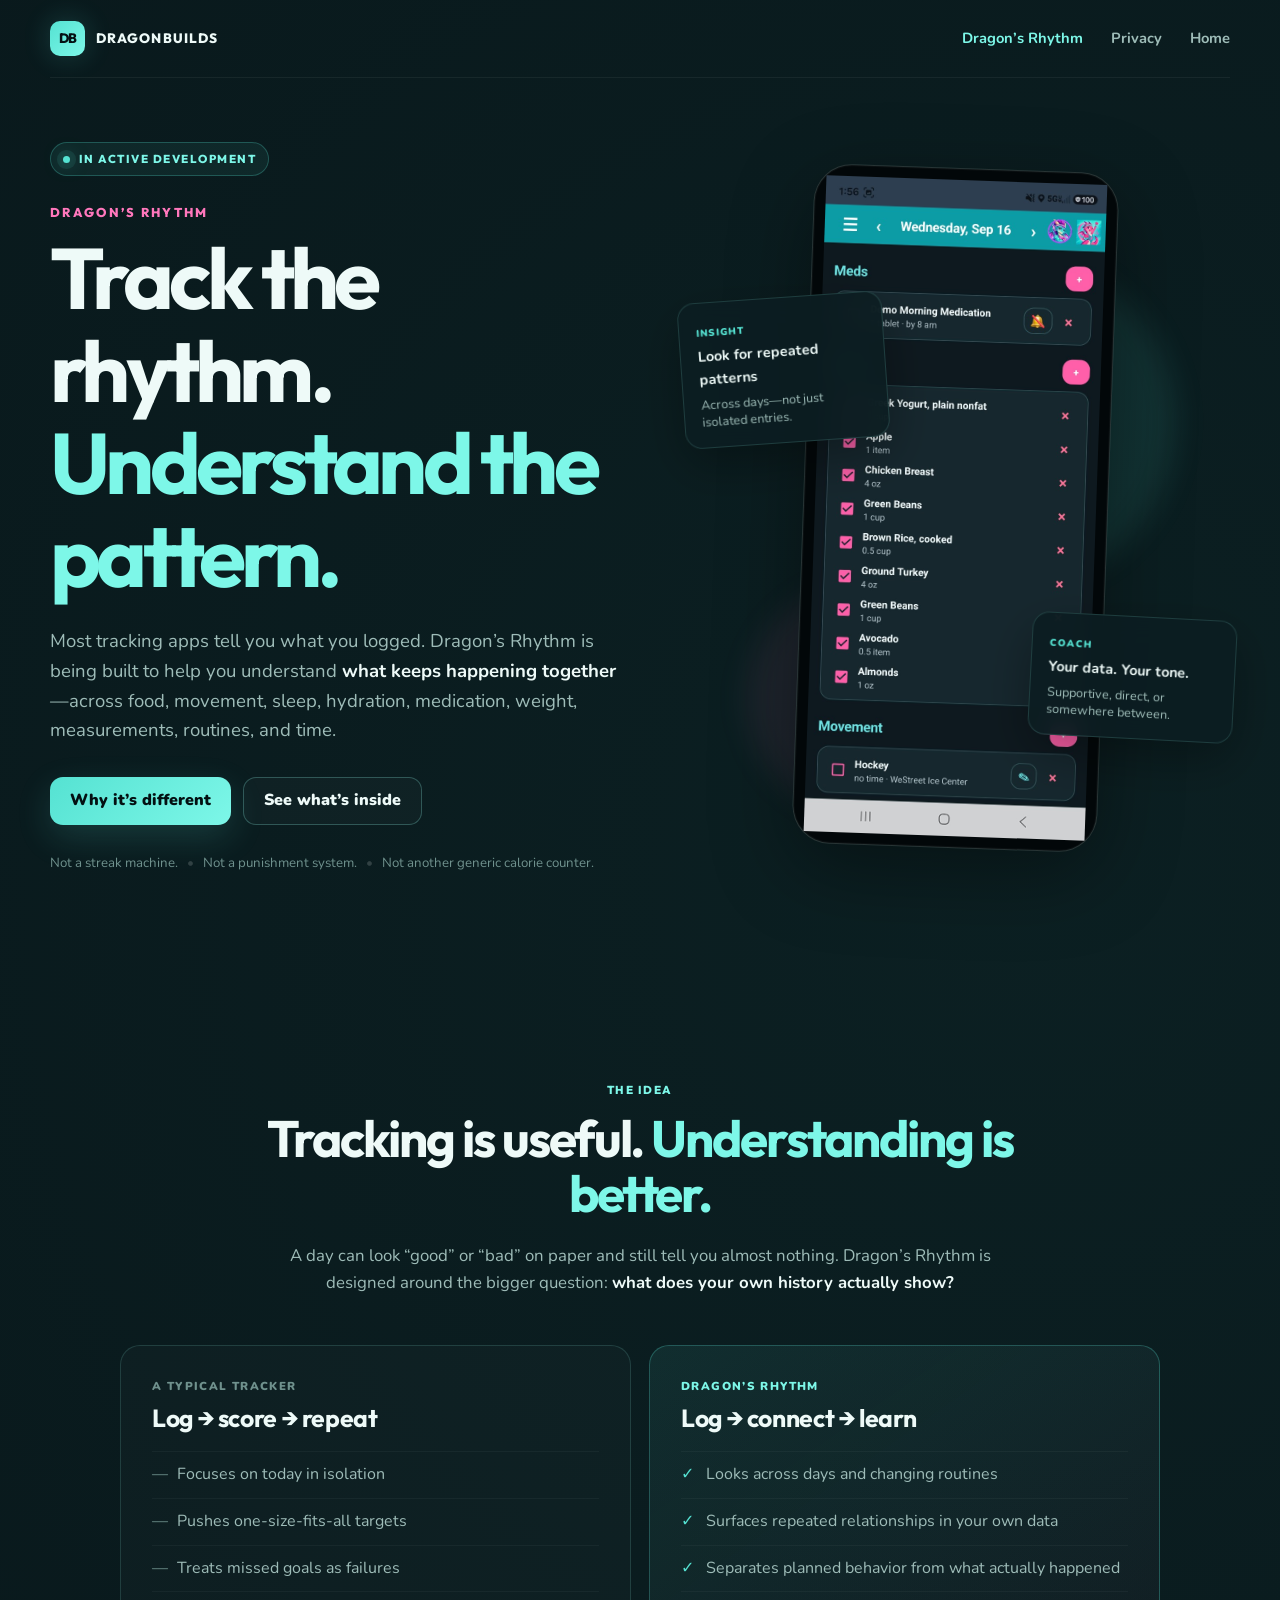
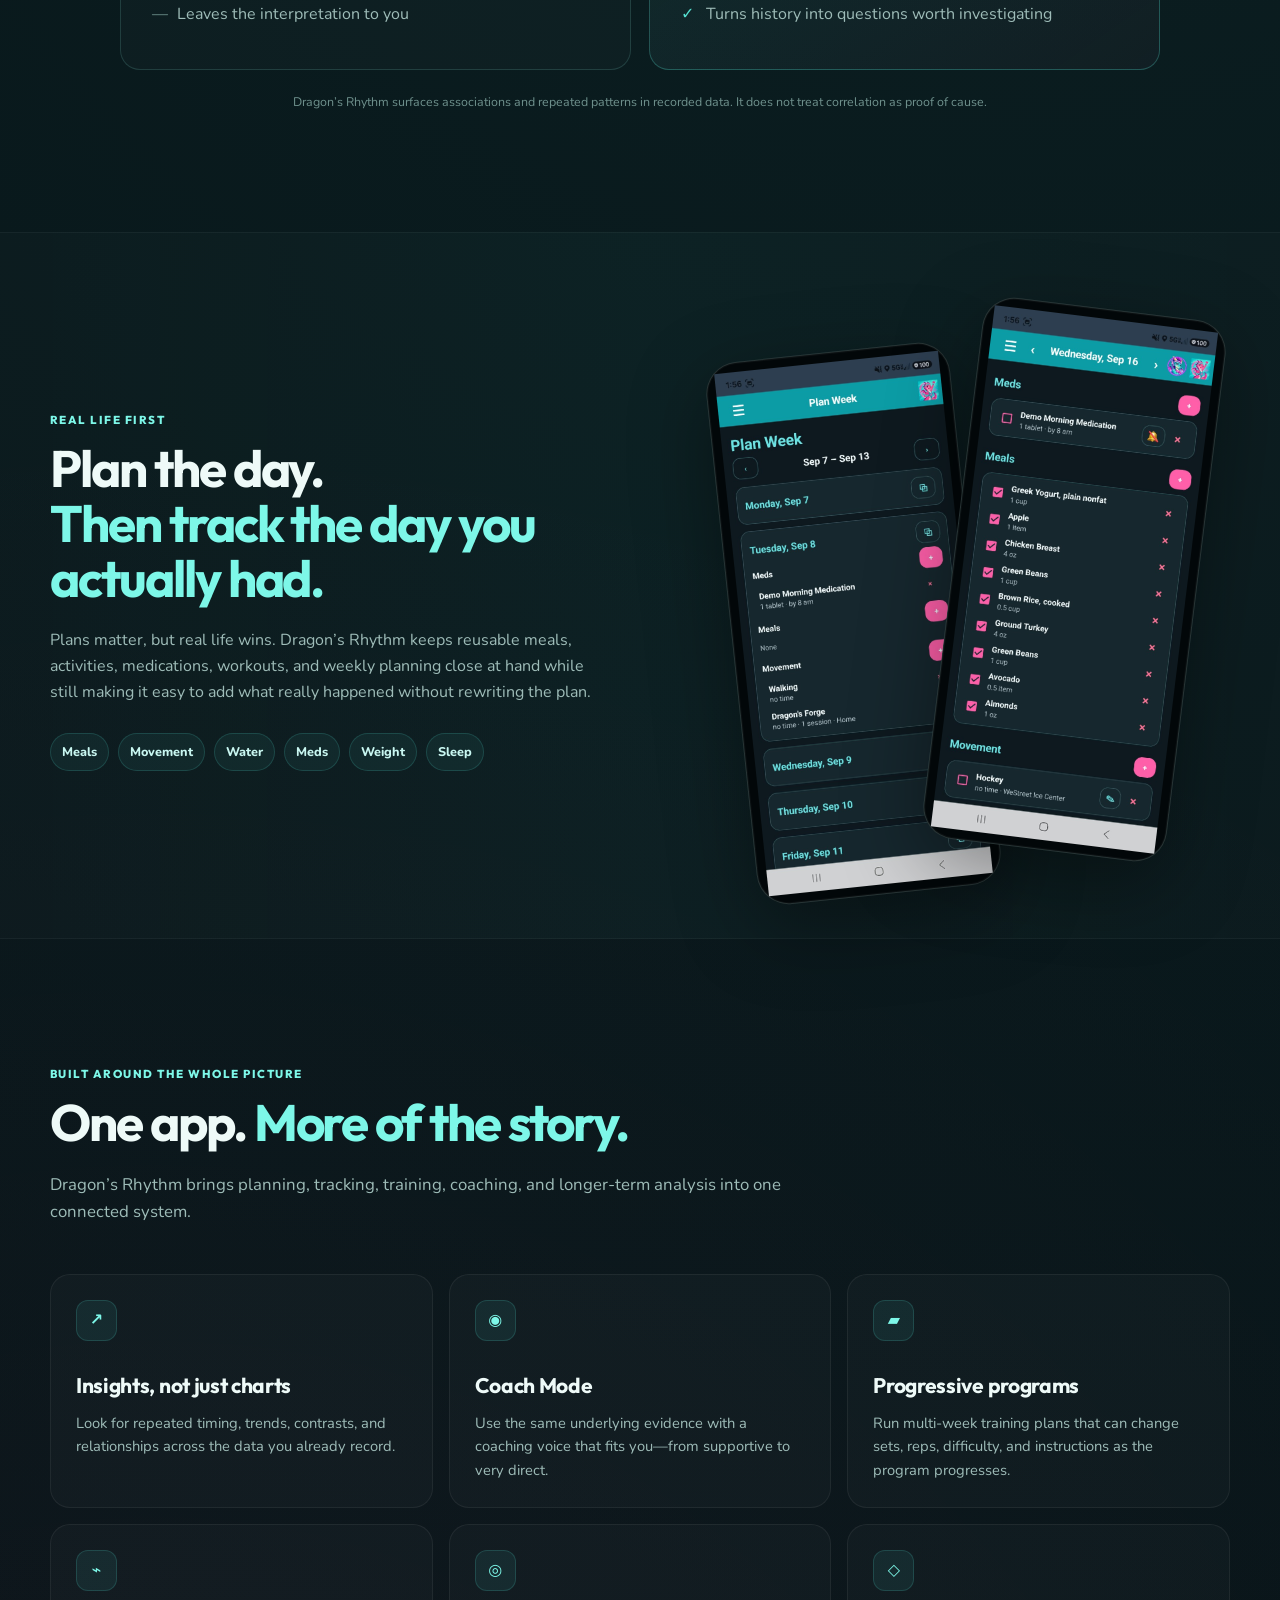
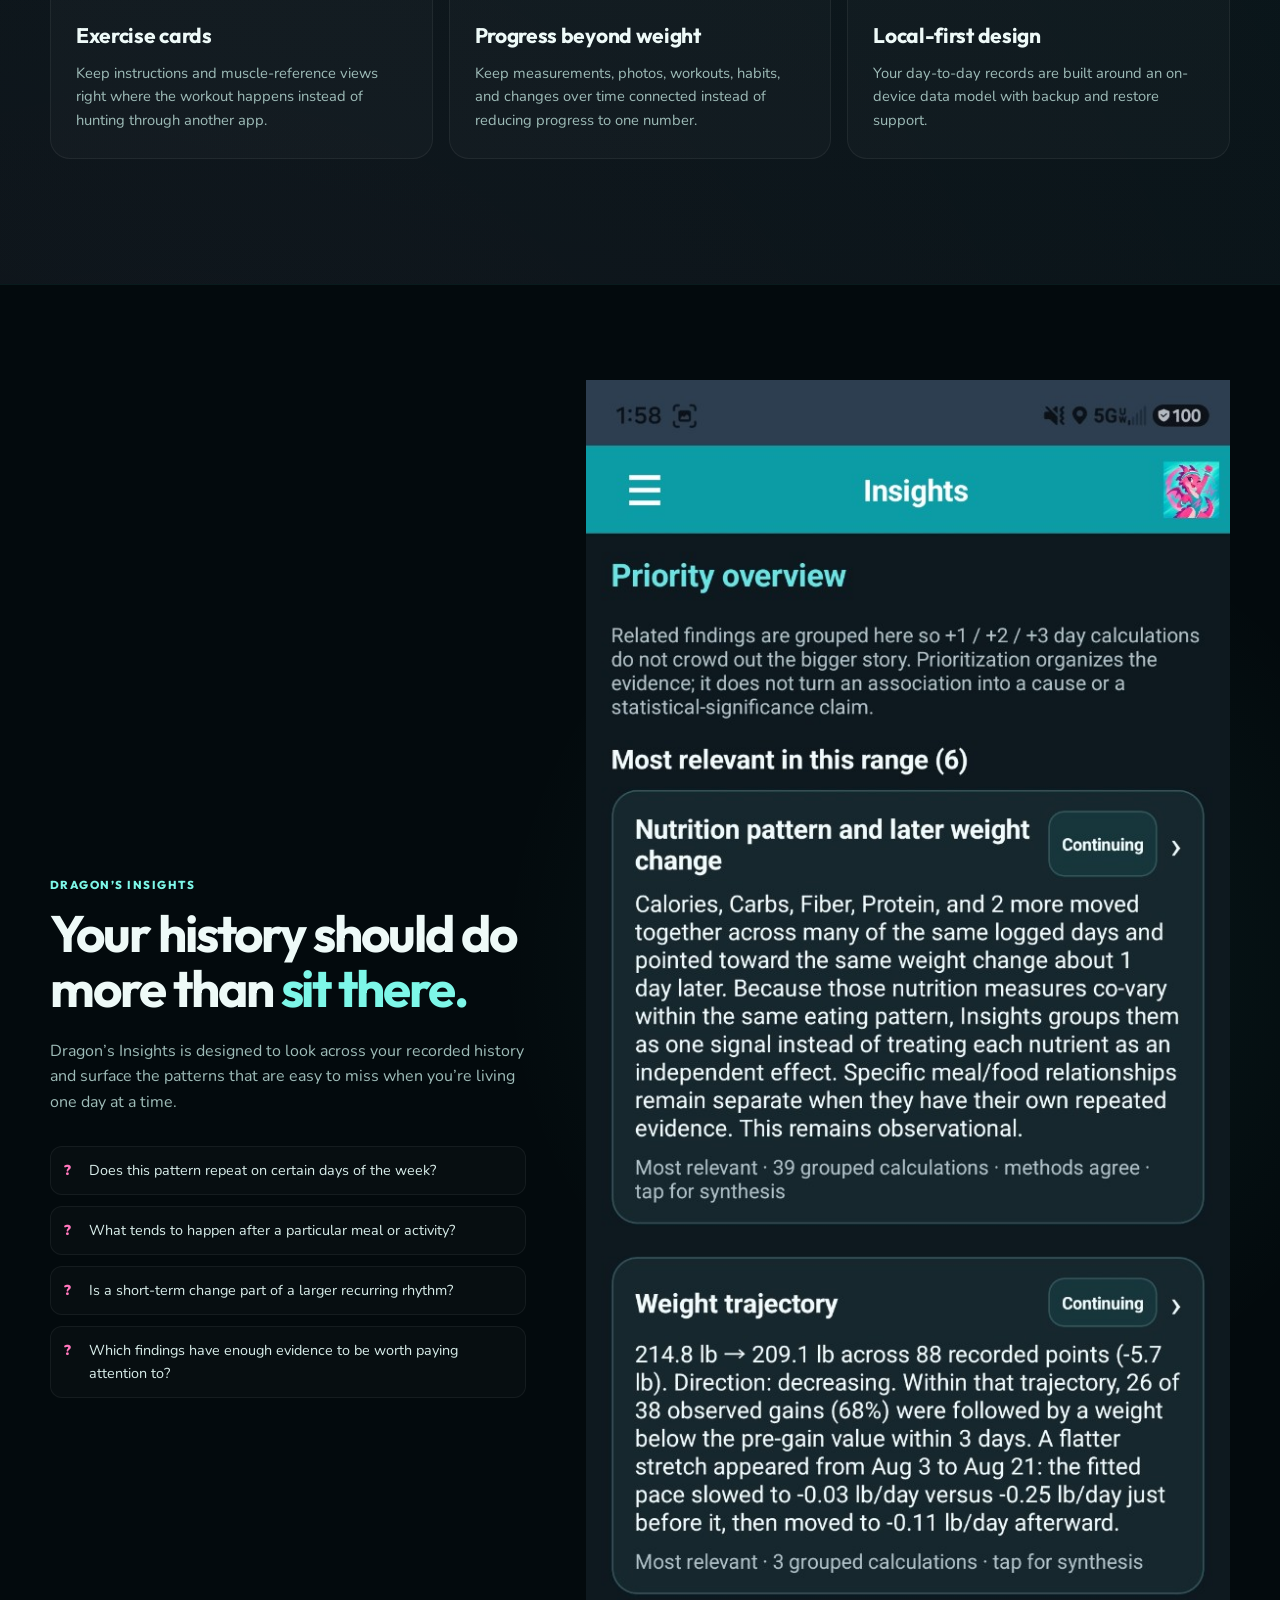
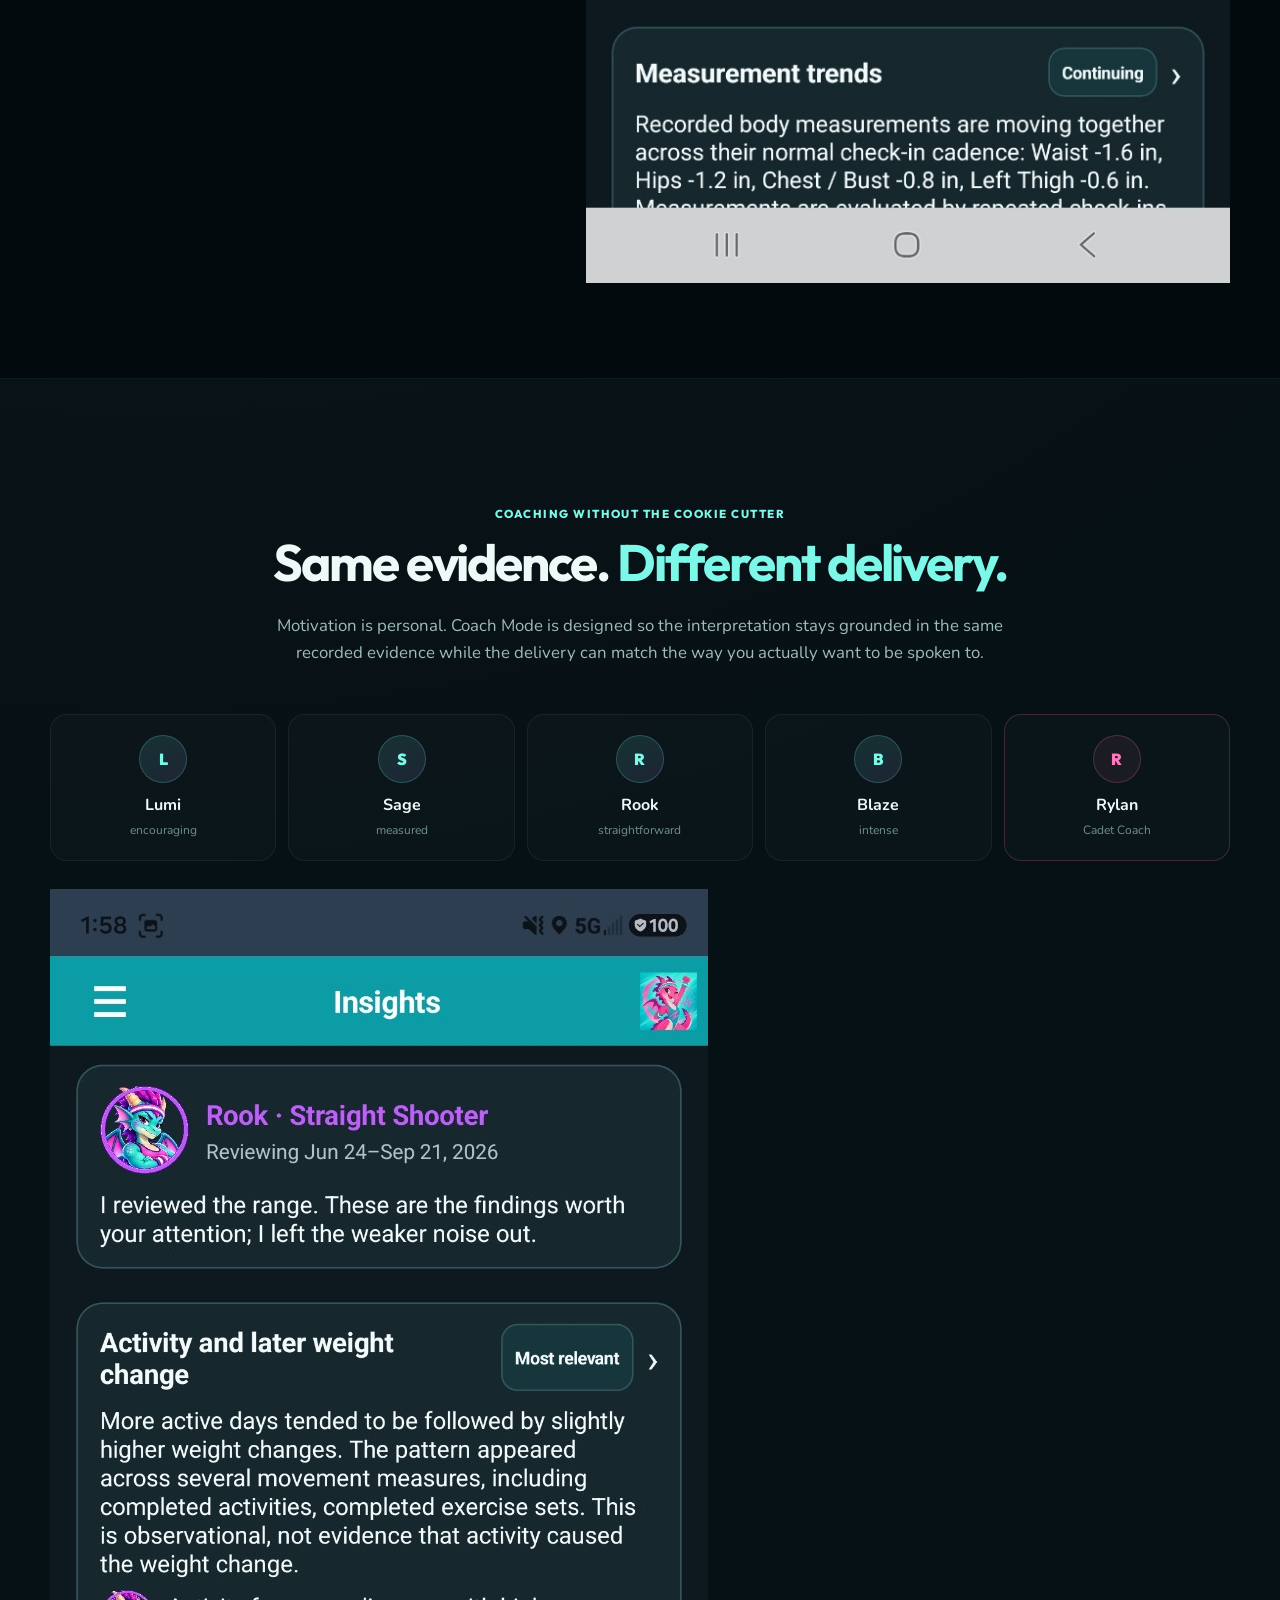
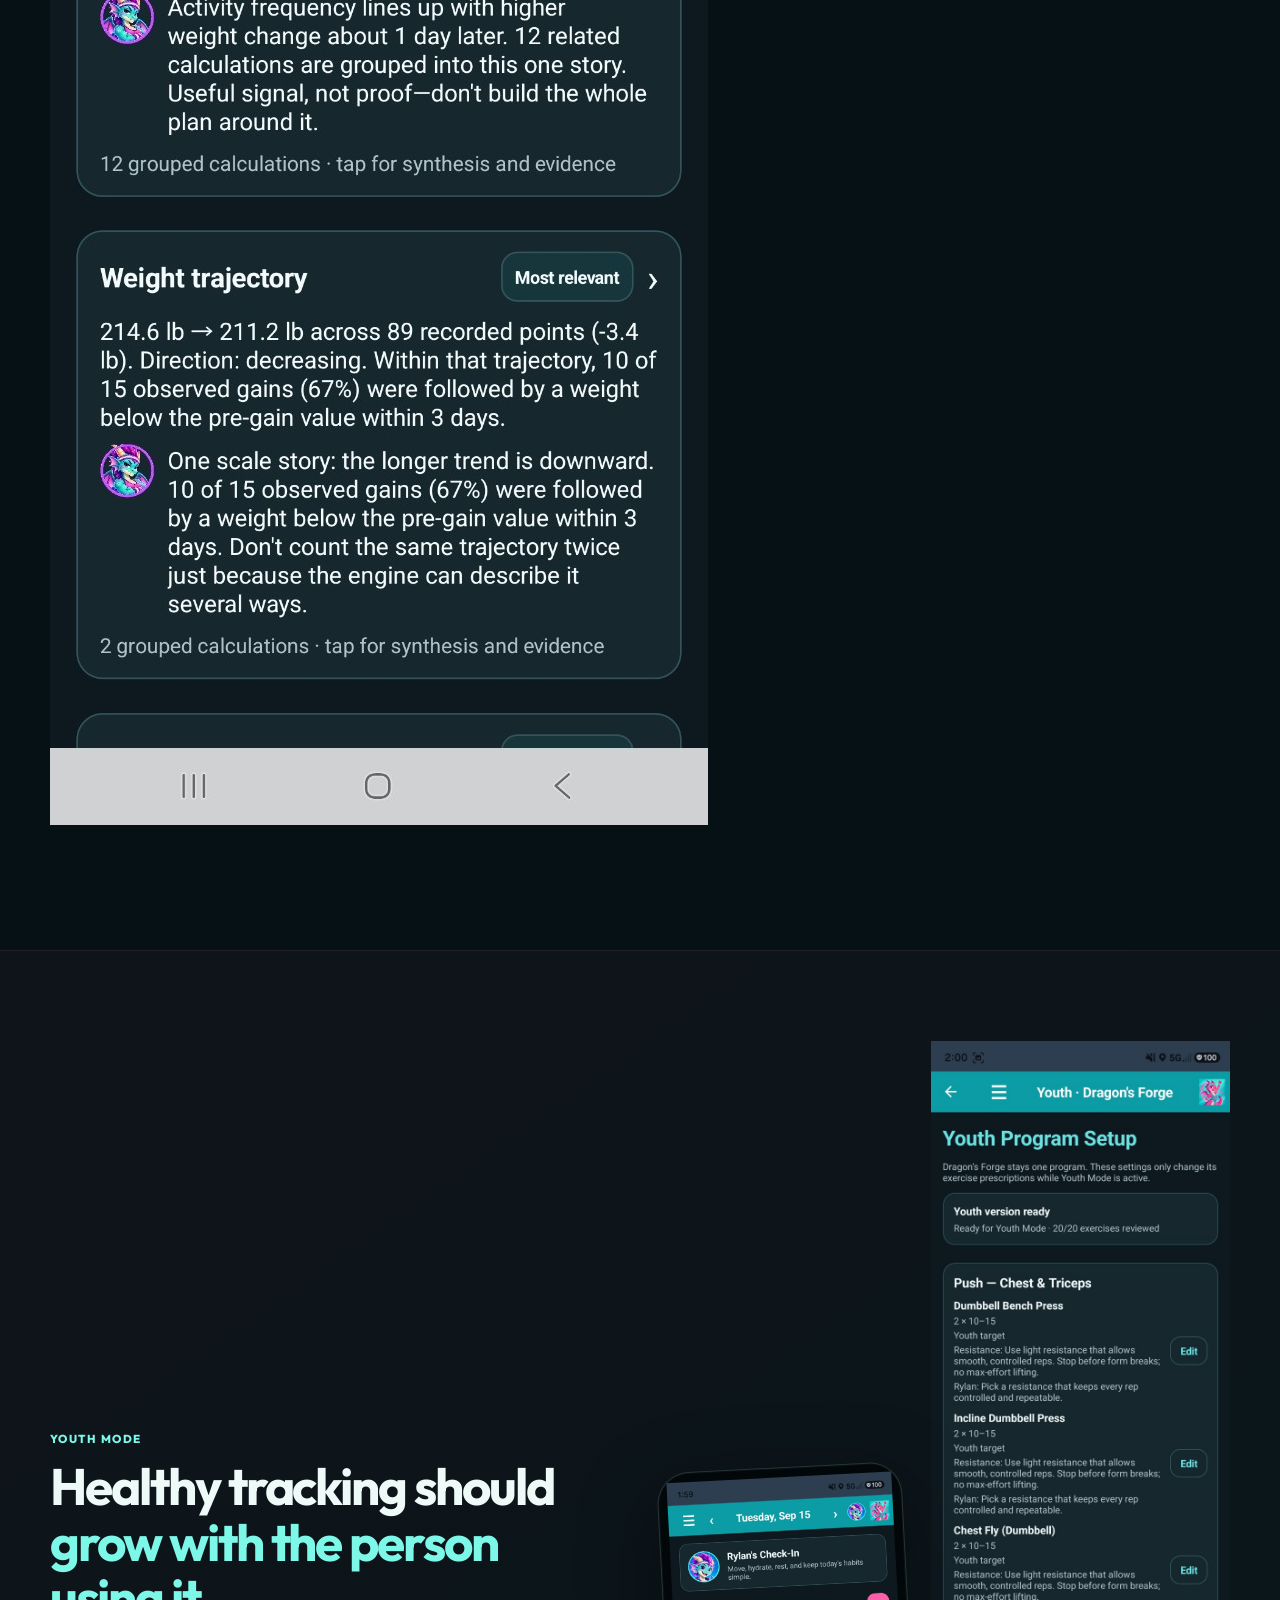
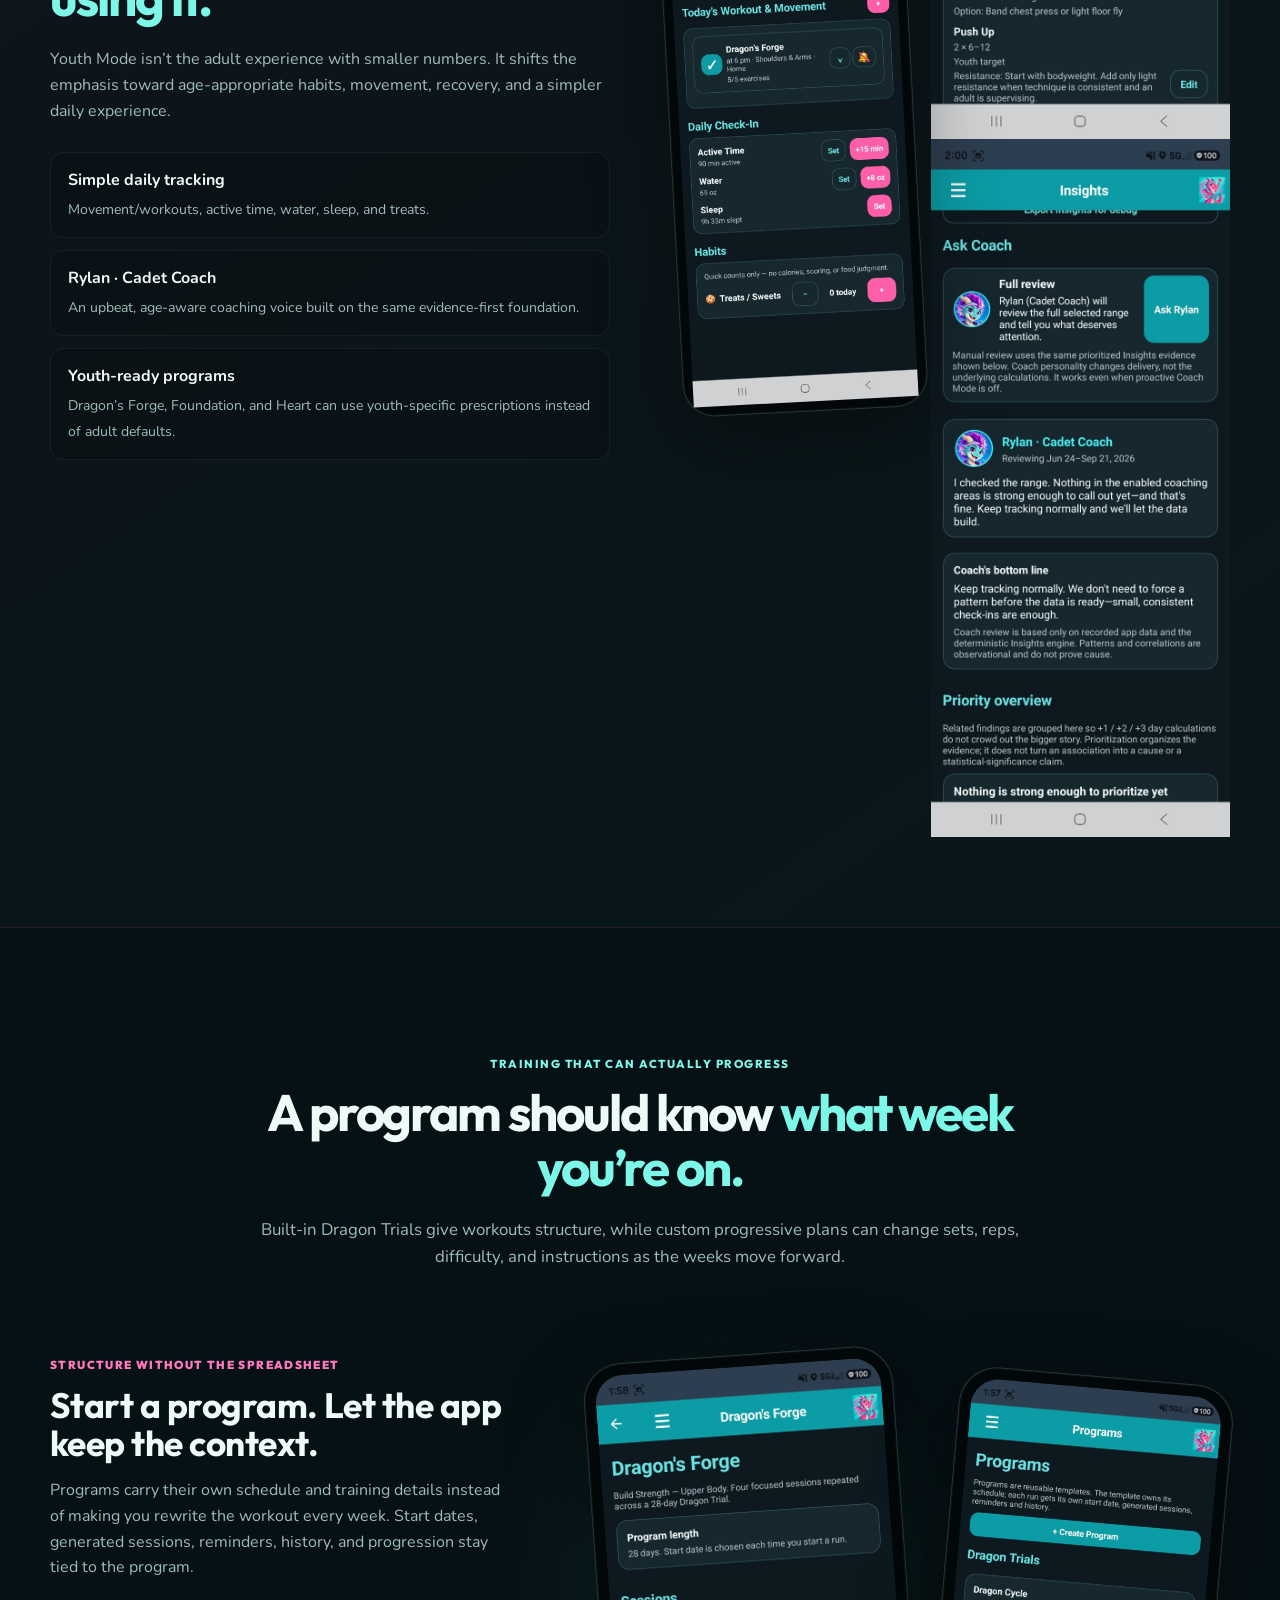
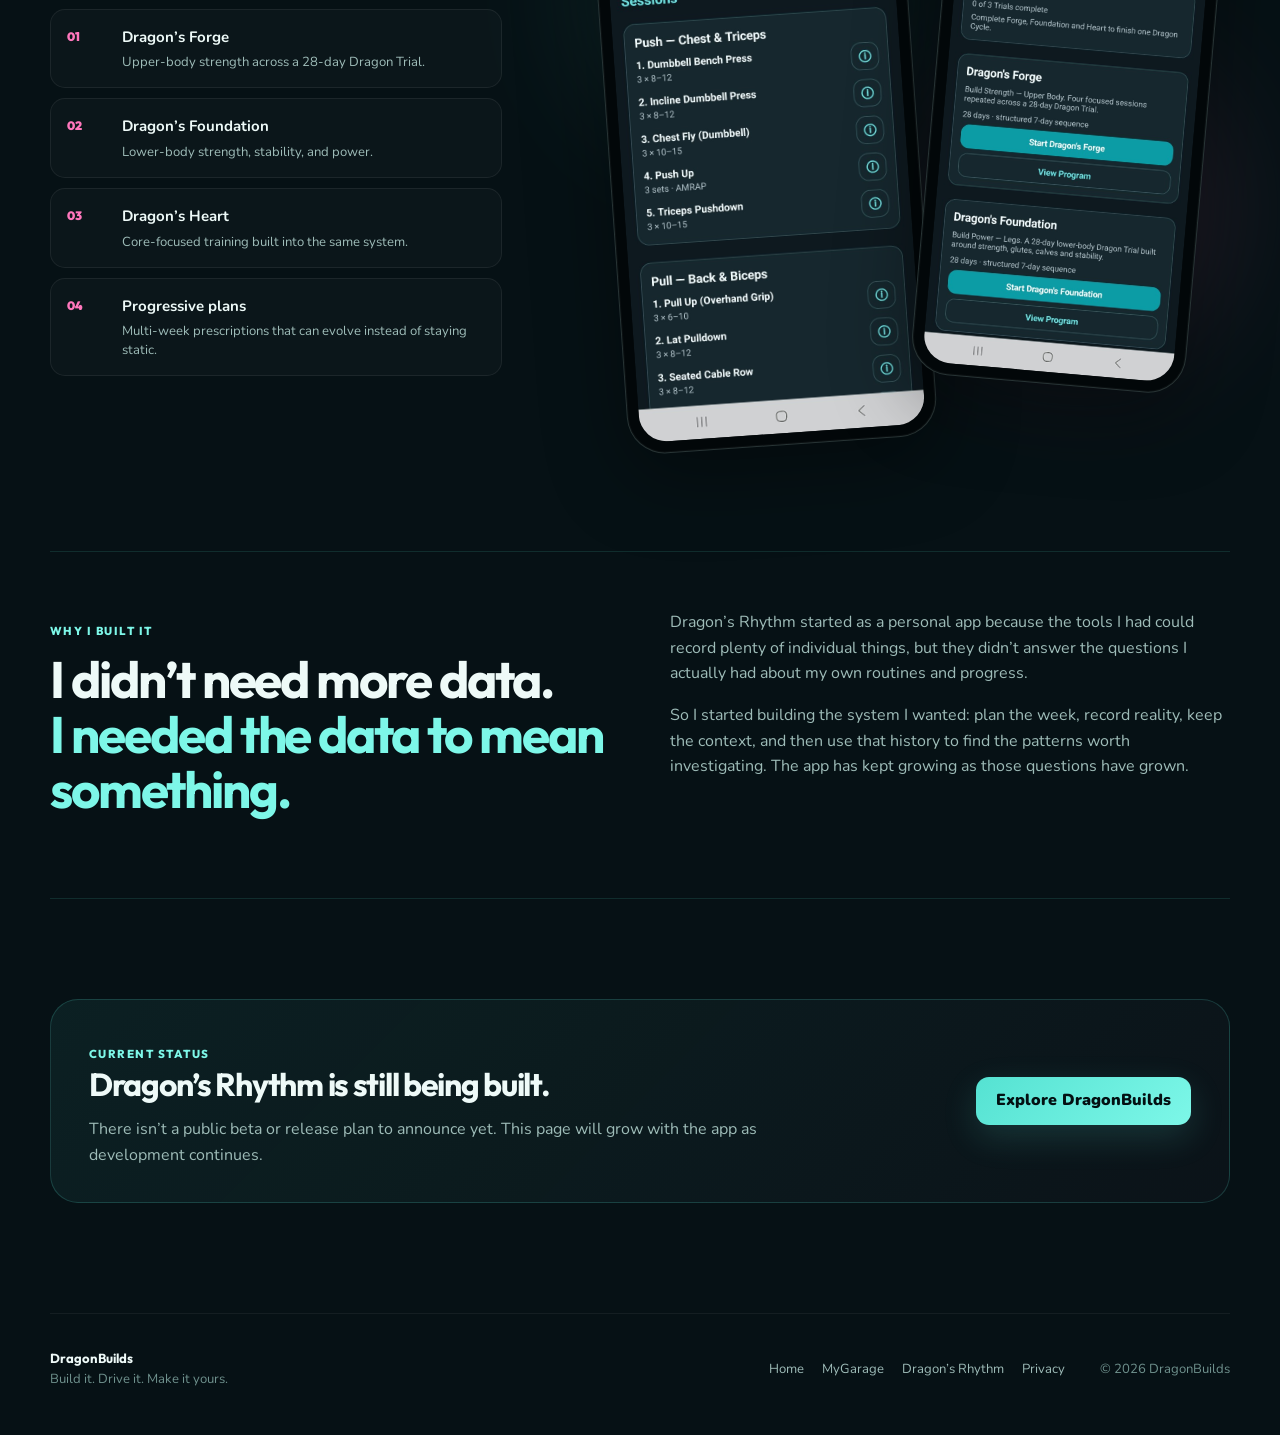
==== commit 7c342575: "Add files via upload" ====
--- a/docs/dragonsrhythm/index.html
+++ b/docs/dragonsrhythm/index.html
@@ -247,27 +247,41 @@
       </section>
 
       <section class="programs-section section-pad">
-        <div class="section-heading">
+        <div class="section-heading center program-heading">
           <p class="eyebrow plain">TRAINING THAT CAN ACTUALLY PROGRESS</p>
           <h2>A program should know <span>what week you’re on.</span></h2>
           <p>
-            Dragon’s Rhythm supports reusable activities and structured programs—including training plans whose instructions can evolve over multiple weeks.
+            Built-in Dragon Trials give workouts structure, while custom progressive plans can change sets, reps,
+            difficulty, and instructions as the weeks move forward.
           </p>
         </div>
-        <div class="program-layout">
-          <div class="program-visuals">
-            <div class="showcase-shot program-shot">
-              <img src="images/dragons-forge.jpg" alt="Dragon’s Forge program detail screen showing structured sessions, exercises, sets, and rep ranges." />
-            </div>
-            <div class="showcase-shot program-list-shot">
-              <img src="images/programs-list.jpg" alt="Dragon’s Rhythm Programs screen showing Dragon Trials and reusable program templates." />
-            </div>
-          </div>
-          <div class="program-list">
-            <article><span>01</span><div><strong>Dragon’s Forge</strong><p>Upper-body focused training.</p></div></article>
-            <article><span>02</span><div><strong>Dragon’s Foundation</strong><p>Legs and lower-body strength.</p></div></article>
-            <article><span>03</span><div><strong>Dragon’s Heart</strong><p>Core-focused training.</p></div></article>
-            <article><span>04</span><div><strong>Custom progressive plans</strong><p>Multi-week progression for equipment, exercises, and goals that don’t stay static.</p></div></article>
+
+        <div class="program-showcase">
+          <div class="program-copy">
+            <p class="program-kicker">STRUCTURE WITHOUT THE SPREADSHEET</p>
+            <h3>Start a program. Let the app keep the context.</h3>
+            <p>
+              Programs carry their own schedule and training details instead of making you rewrite the workout every week.
+              Start dates, generated sessions, reminders, history, and progression stay tied to the program.
+            </p>
+
+            <div class="program-list">
+              <article><span>01</span><div><strong>Dragon’s Forge</strong><p>Upper-body strength across a 28-day Dragon Trial.</p></div></article>
+              <article><span>02</span><div><strong>Dragon’s Foundation</strong><p>Lower-body strength, stability, and power.</p></div></article>
+              <article><span>03</span><div><strong>Dragon’s Heart</strong><p>Core-focused training built into the same system.</p></div></article>
+              <article><span>04</span><div><strong>Progressive plans</strong><p>Multi-week prescriptions that can evolve instead of staying static.</p></div></article>
+            </div>
+          </div>
+
+          <div class="program-phones" aria-label="Dragon’s Rhythm program screens">
+            <div class="phone program-phone program-phone-main">
+              <img class="program-app-shot" src="images/dragons-forge.jpg" alt="Dragon’s Forge program detail screen showing structured sessions, exercises, sets, and rep ranges." />
+            </div>
+            <div class="phone program-phone program-phone-list">
+              <img class="program-app-shot" src="images/programs-list.jpg" alt="Dragon’s Rhythm Programs screen showing Dragon Trials and reusable program templates." />
+            </div>
+            <div class="program-glow program-glow-a"></div>
+            <div class="program-glow program-glow-b"></div>
           </div>
         </div>
       </section>
--- a/docs/dragonsrhythm/dragonsrhythm.css
+++ b/docs/dragonsrhythm/dragonsrhythm.css
@@ -262,12 +262,126 @@
 .stacked-placeholder { min-height: 300px; align-self: end; }
 
 .programs-section { padding-top: 115px; padding-bottom: 125px; }
-.program-layout { display: grid; grid-template-columns: 1.2fr .8fr; gap: 24px; align-items: stretch; }
-.program-shot { min-height: 520px; }
-.program-list { display: grid; gap: 10px; }
-.program-list article { display: grid; grid-template-columns: 50px 1fr; gap: 13px; padding: 18px; border-radius: 15px; border: 1px solid rgba(255,255,255,.055); background: rgba(255,255,255,.018); }
-.program-list article > span { font-family: "Outfit", sans-serif; color: var(--pink); font-weight: 900; font-size: .78rem; }
-.program-list p { margin: 3px 0 0; font-size: .86rem; }
+.program-heading { margin-bottom: 55px; }
+
+.program-showcase {
+  display: grid;
+  grid-template-columns: .82fr 1.18fr;
+  gap: clamp(38px, 6vw, 78px);
+  align-items: center;
+}
+
+.program-copy {
+  padding: 30px 0;
+}
+
+.program-kicker {
+  margin: 0 0 12px;
+  color: var(--pink);
+  font-family: "Outfit", sans-serif;
+  font-size: .72rem;
+  font-weight: 900;
+  letter-spacing: .12em;
+}
+
+.program-copy h3 {
+  margin-bottom: 14px;
+  font-size: clamp(1.65rem, 3vw, 2.2rem);
+}
+
+.program-copy > p:not(.program-kicker) {
+  margin-bottom: 28px;
+  color: var(--muted);
+}
+
+.program-list {
+  display: grid;
+  gap: 10px;
+}
+
+.program-list article {
+  display: grid;
+  grid-template-columns: 42px 1fr;
+  gap: 13px;
+  padding: 15px 16px;
+  border-radius: 15px;
+  border: 1px solid rgba(255,255,255,.065);
+  background: rgba(255,255,255,.022);
+}
+
+.program-list article > span {
+  padding-top: 2px;
+  font-family: "Outfit", sans-serif;
+  color: var(--pink);
+  font-weight: 900;
+  font-size: .76rem;
+}
+
+.program-list strong {
+  font-size: .94rem;
+}
+
+.program-list p {
+  margin: 3px 0 0;
+  font-size: .82rem;
+  line-height: 1.45;
+}
+
+.program-phones {
+  position: relative;
+  min-height: 650px;
+}
+
+.program-phone {
+  position: absolute;
+  overflow: hidden;
+  z-index: 2;
+}
+
+.program-phone-main {
+  width: min(310px, 48%);
+  left: 4%;
+  top: 2%;
+  transform: rotate(-4deg);
+}
+
+.program-phone-list {
+  width: min(275px, 43%);
+  right: 3%;
+  bottom: 1%;
+  transform: rotate(5deg);
+  z-index: 3;
+}
+
+.program-app-shot {
+  width: 100%;
+  height: 100%;
+  object-fit: cover;
+  object-position: top;
+  border-radius: 28px;
+}
+
+.program-glow {
+  position: absolute;
+  width: 260px;
+  height: 260px;
+  border-radius: 50%;
+  filter: blur(75px);
+  opacity: .16;
+  pointer-events: none;
+}
+
+.program-glow-a {
+  left: 4%;
+  top: 18%;
+  background: var(--aqua);
+}
+
+.program-glow-b {
+  right: 3%;
+  bottom: 8%;
+  background: var(--pink);
+}
 
 .story-section { padding: 20px 0 100px; }
 .story-card { display: grid; grid-template-columns: 1fr 1fr; gap: 60px; padding-top: 58px; padding-bottom: 58px; border-top: 1px solid rgba(85,226,210,.13); border-bottom: 1px solid rgba(85,226,210,.13); }
@@ -296,14 +410,23 @@
   .feature-grid { grid-template-columns: repeat(2, 1fr); }
   .insights-layout { gap: 35px; }
   .youth-visuals { max-width: 620px; width: 100%; margin: 0 auto; }
-  .program-layout { grid-template-columns: 1fr; }
+  .program-showcase { grid-template-columns: 1fr; gap: 20px; }
+  .program-copy { max-width: 720px; margin: 0 auto; }
   .program-list { grid-template-columns: repeat(2, 1fr); }
+  .program-phones { min-height: 620px; max-width: 640px; width: 100%; margin: 0 auto; }
   .story-card { grid-template-columns: 1fr; gap: 20px; }
   .site-footer { grid-template-columns: 1fr; text-align: center; }
   .footer-links { justify-content: center; }
 }
 
 @media (max-width: 700px) {
+  .program-heading { margin-bottom: 34px; }
+  .program-copy { padding-top: 0; }
+  .program-list { grid-template-columns: 1fr; }
+  .program-phones { min-height: 500px; margin-top: 6px; }
+  .program-phone-main { width: 54%; left: 1%; }
+  .program-phone-list { width: 49%; right: 0; bottom: 0; }
+
   .section-pad, .site-header, .site-footer { width: min(calc(100% - 28px), var(--max)); }
   .site-header { height: auto; padding: 18px 0; align-items: flex-start; gap: 18px; }
   .site-nav { gap: 13px; flex-wrap: wrap; justify-content: flex-end; }
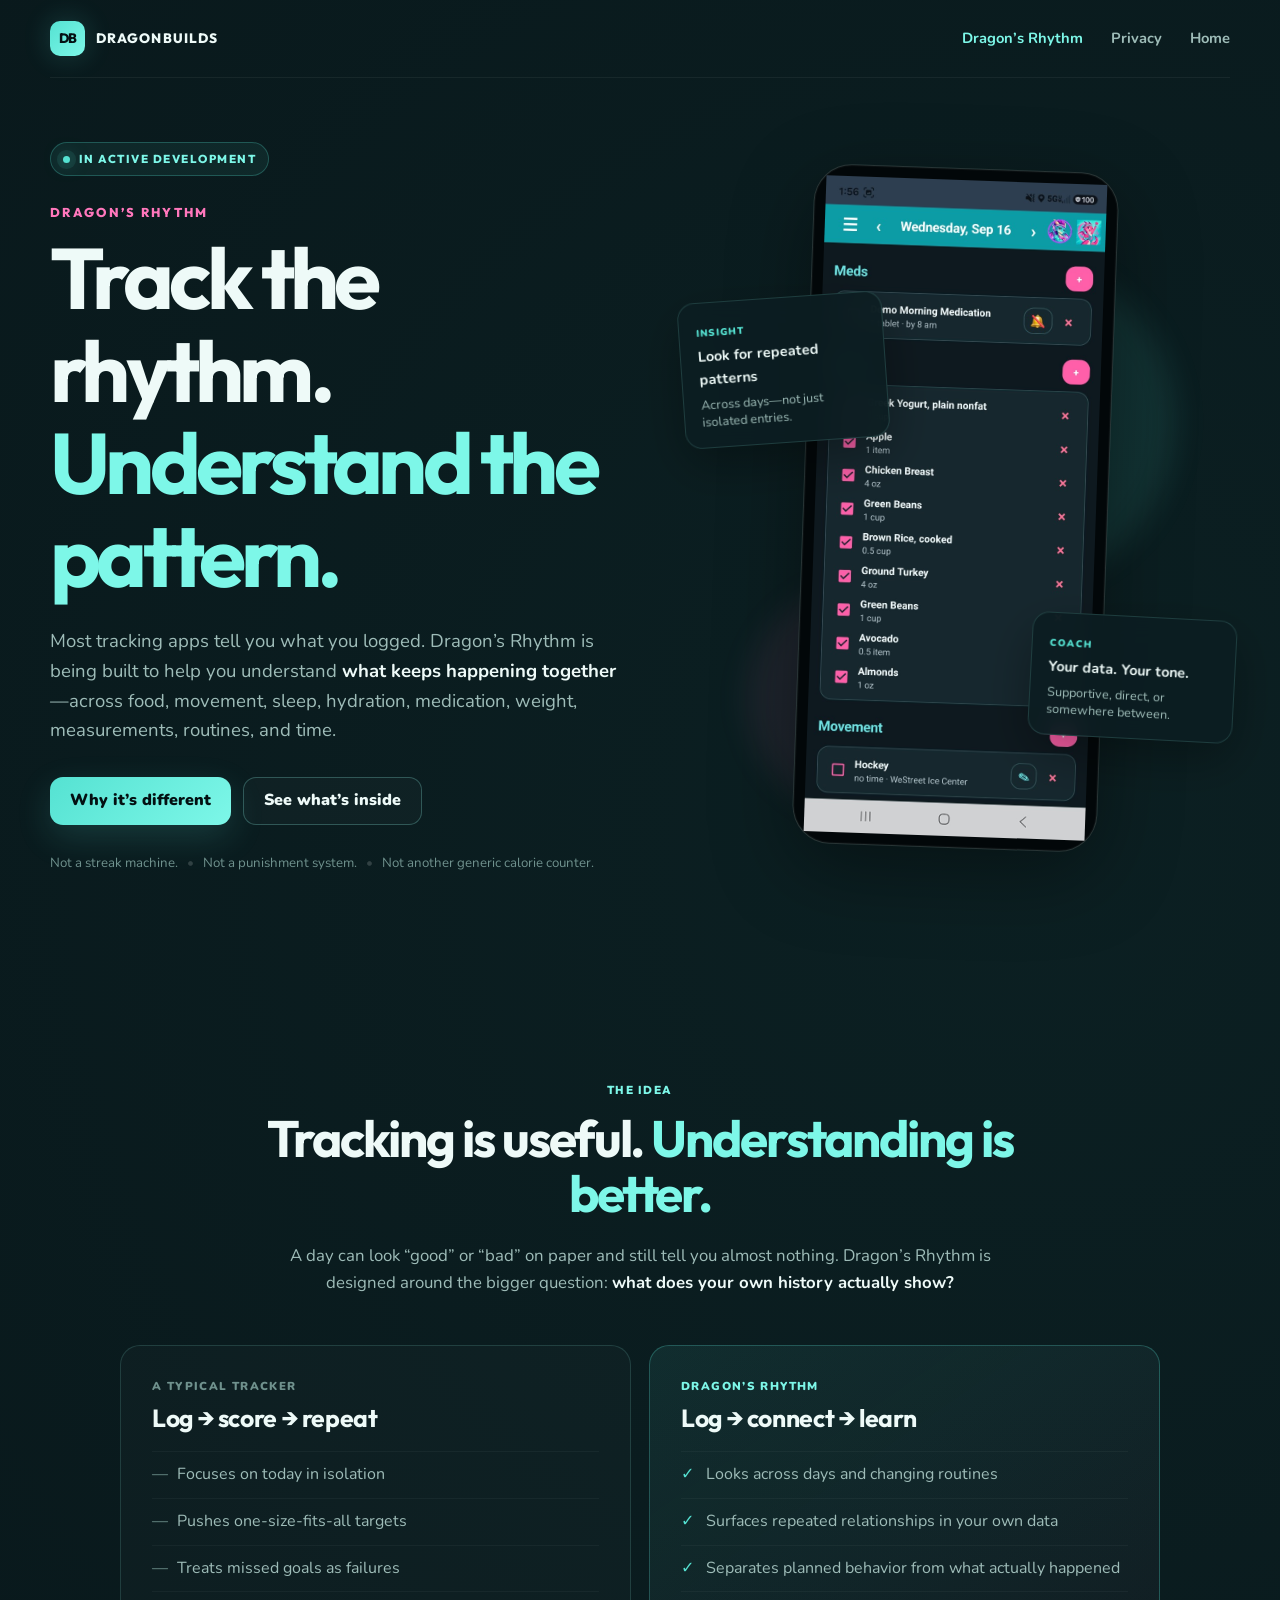
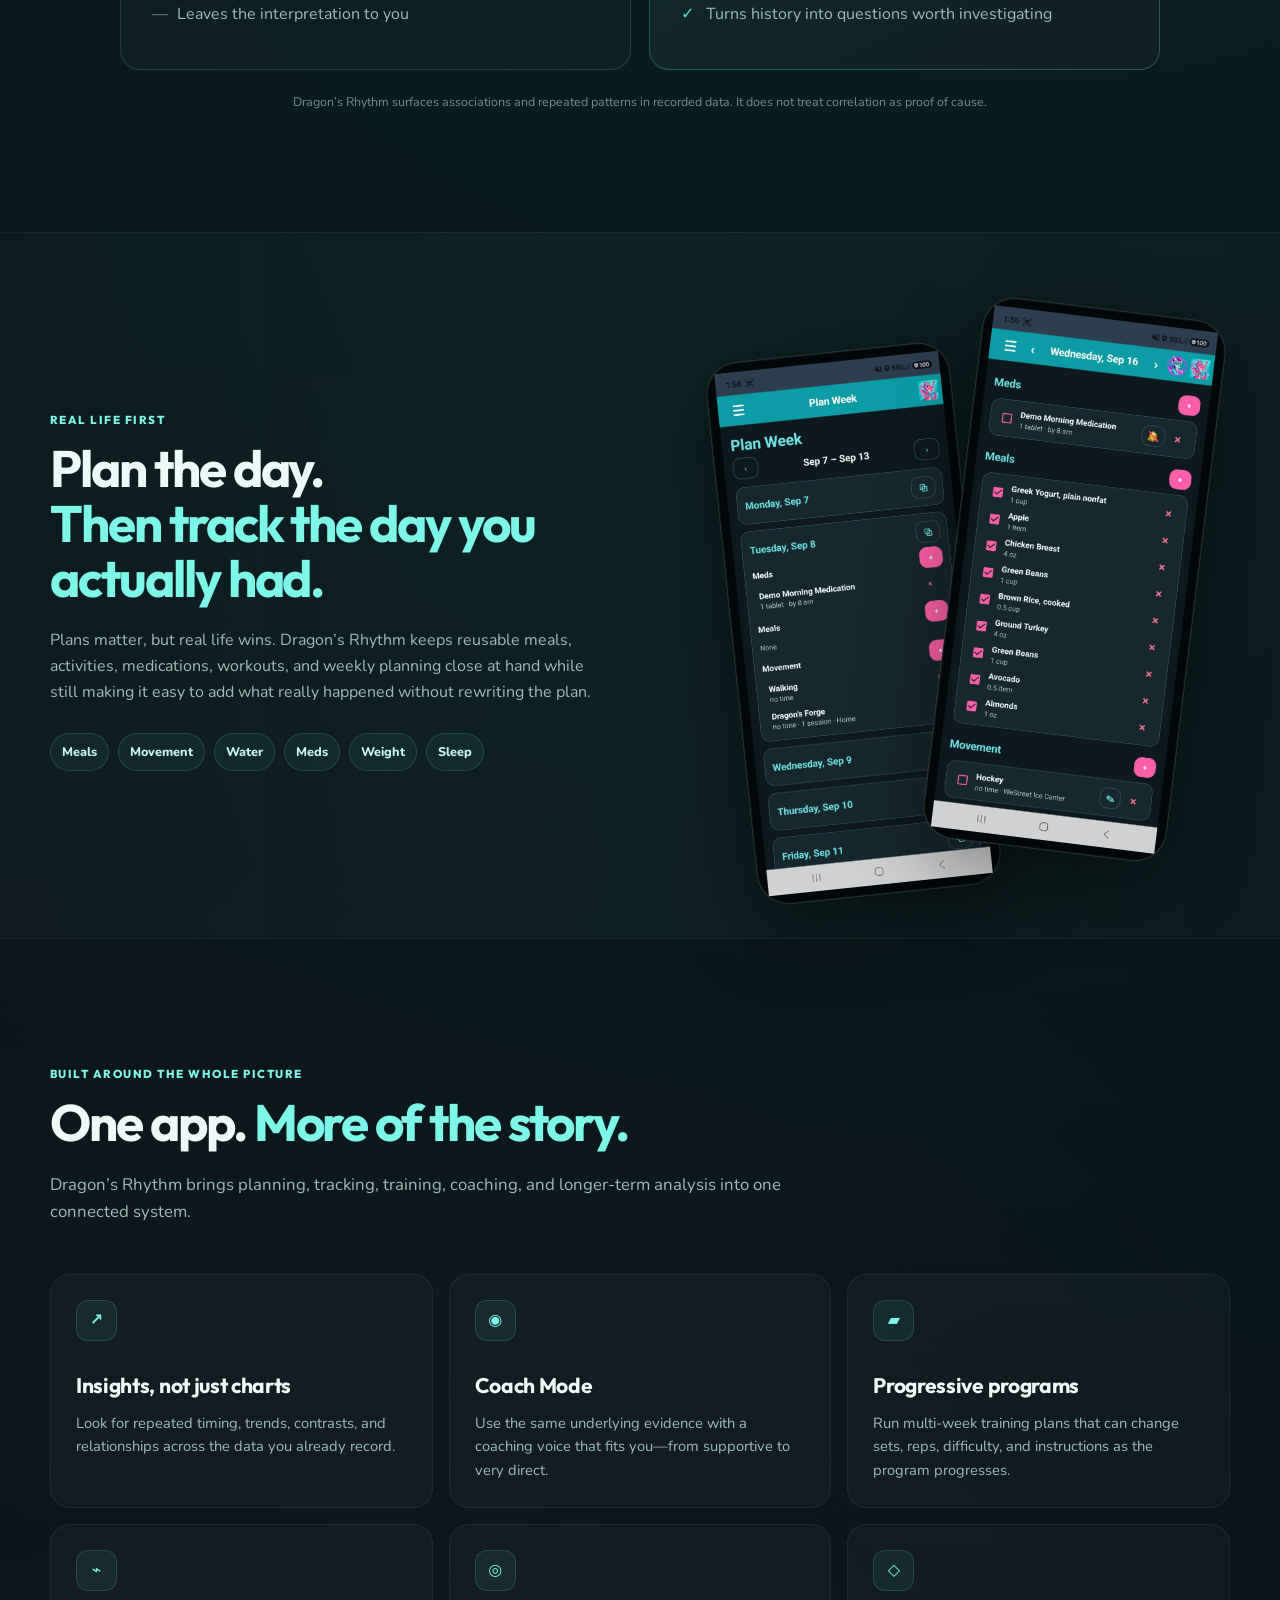
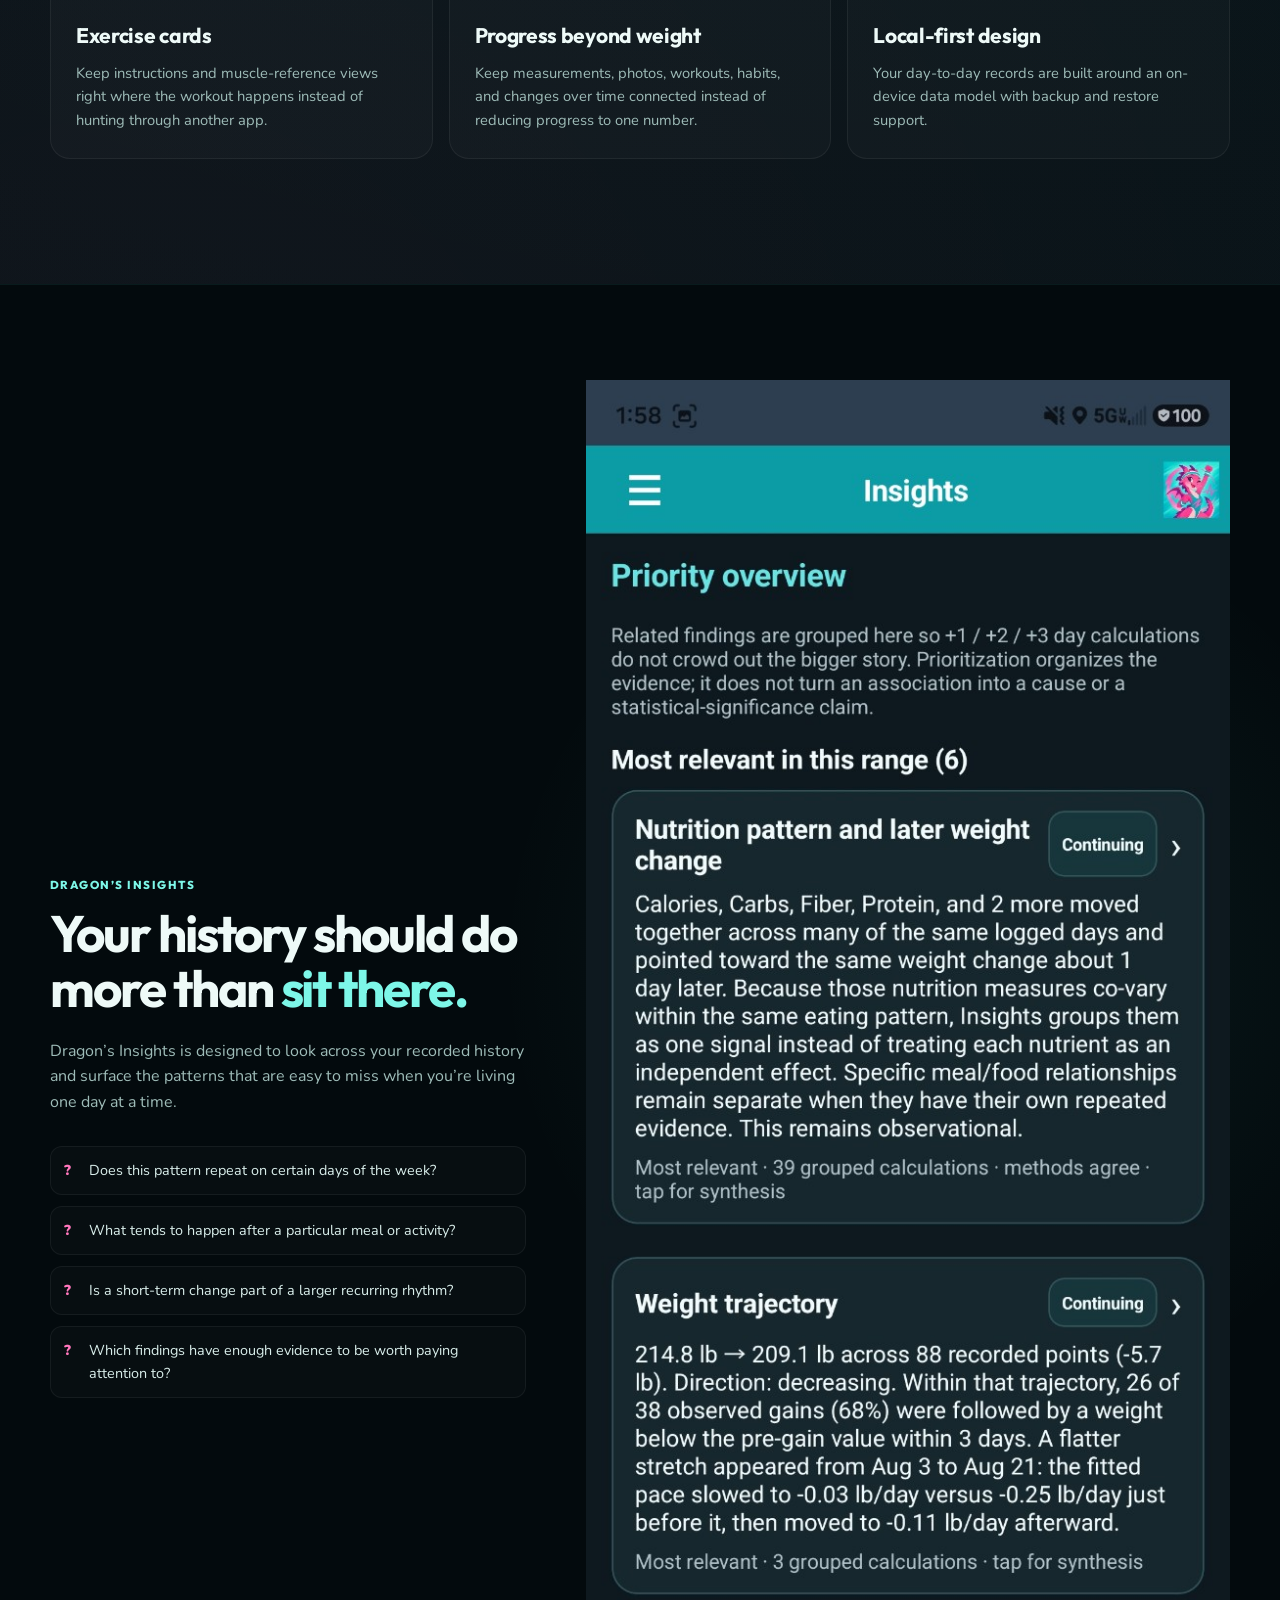
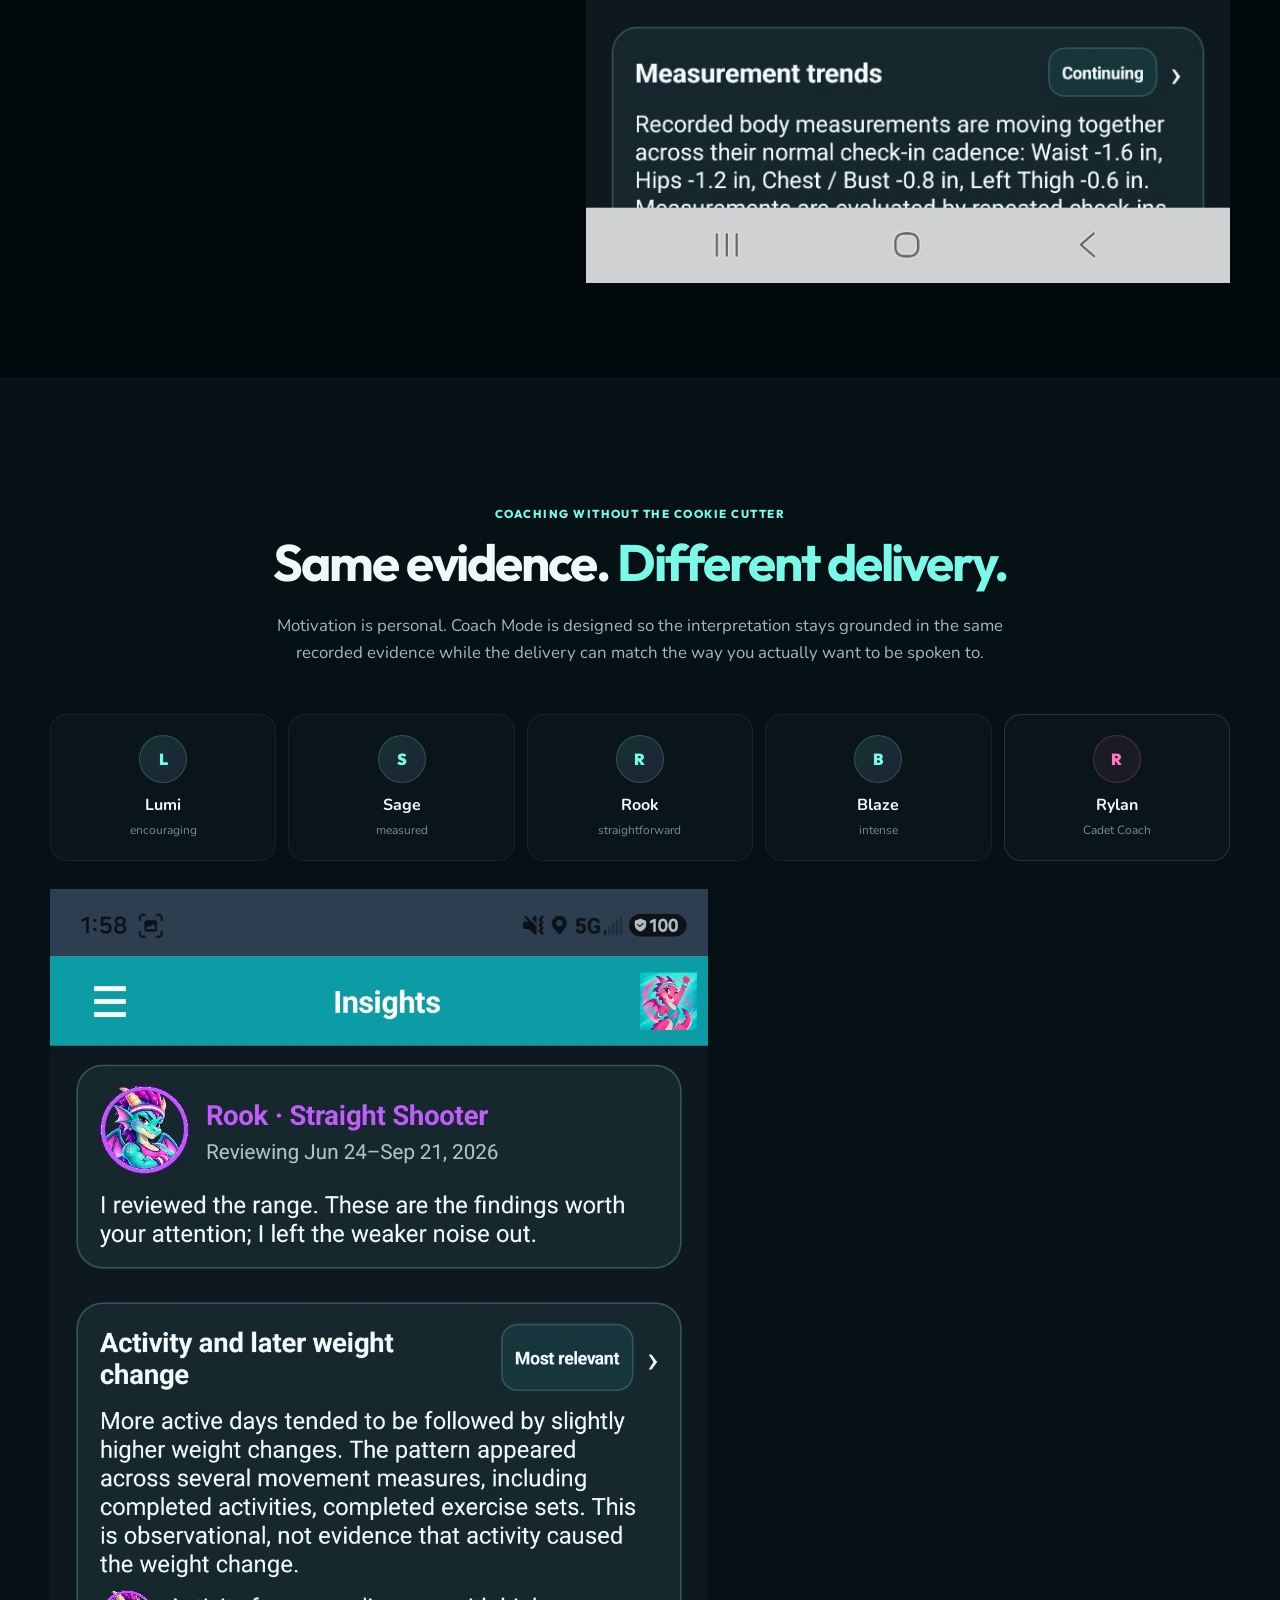
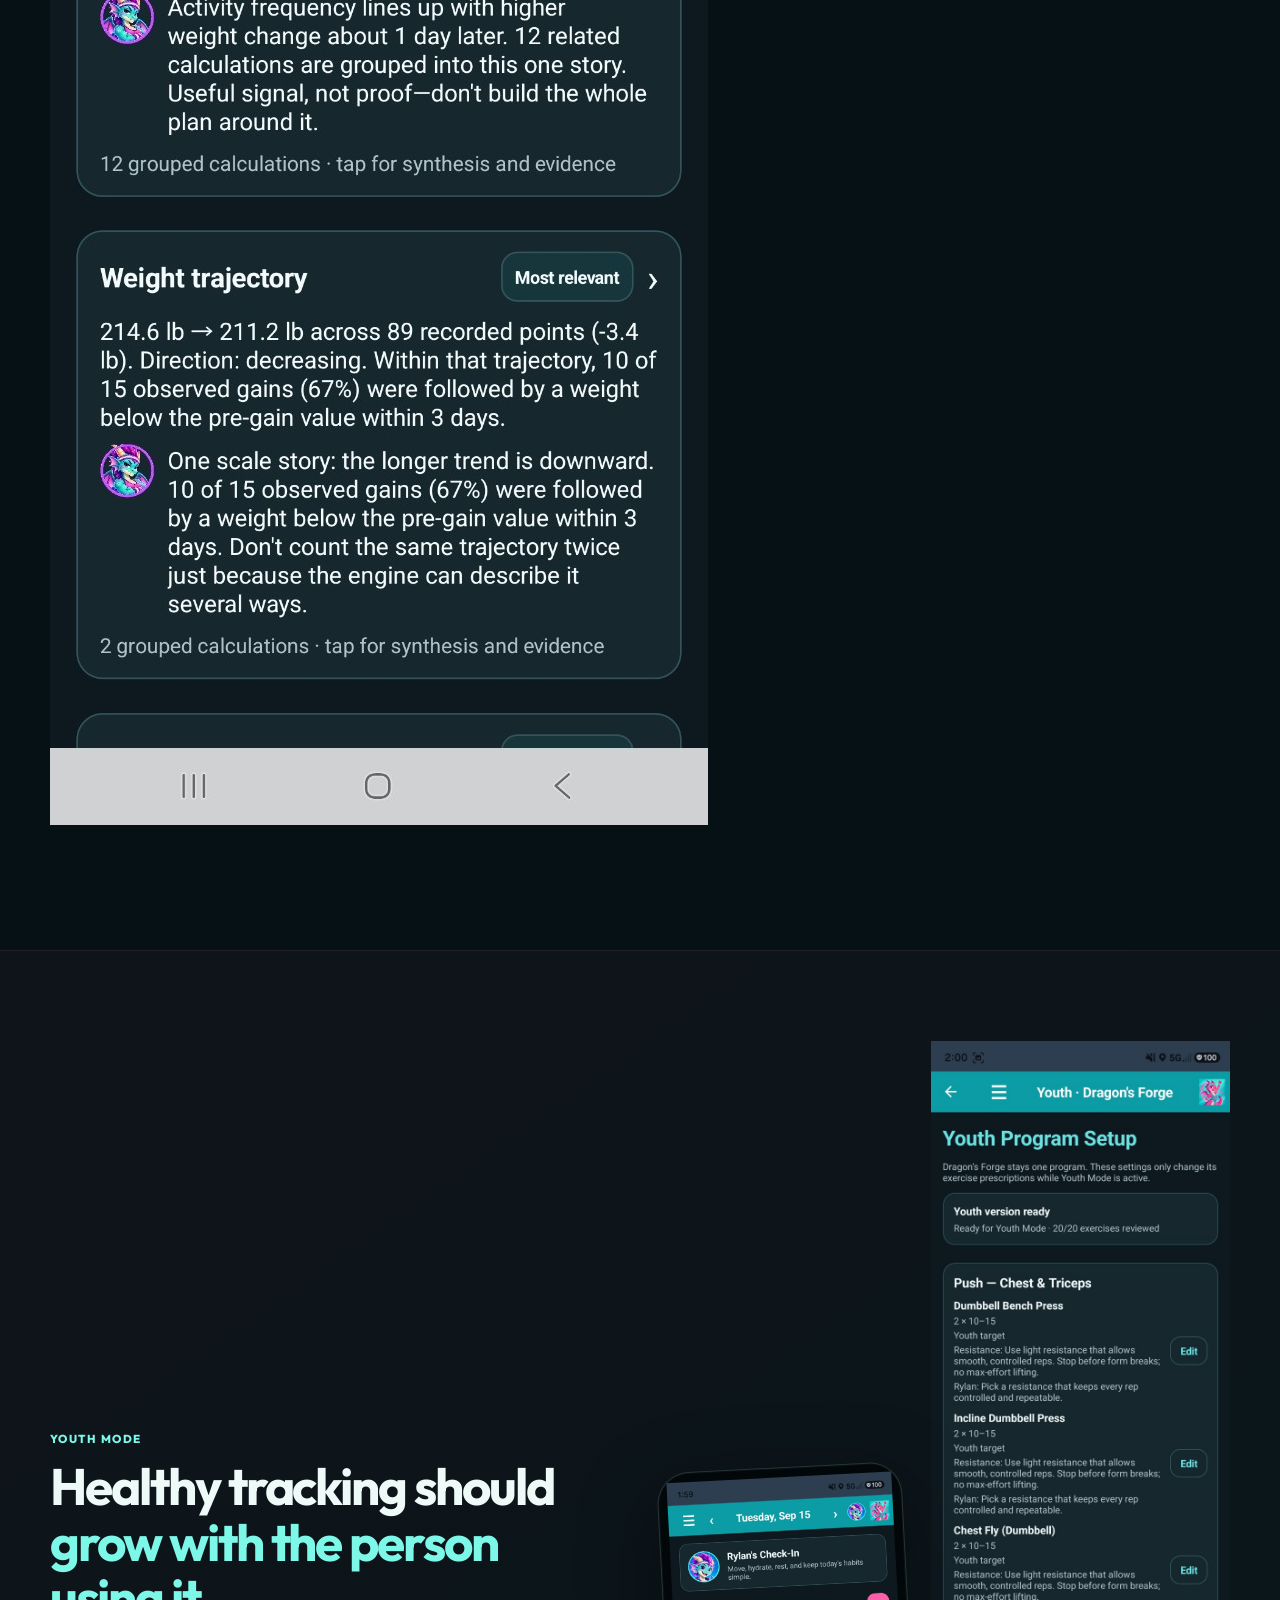
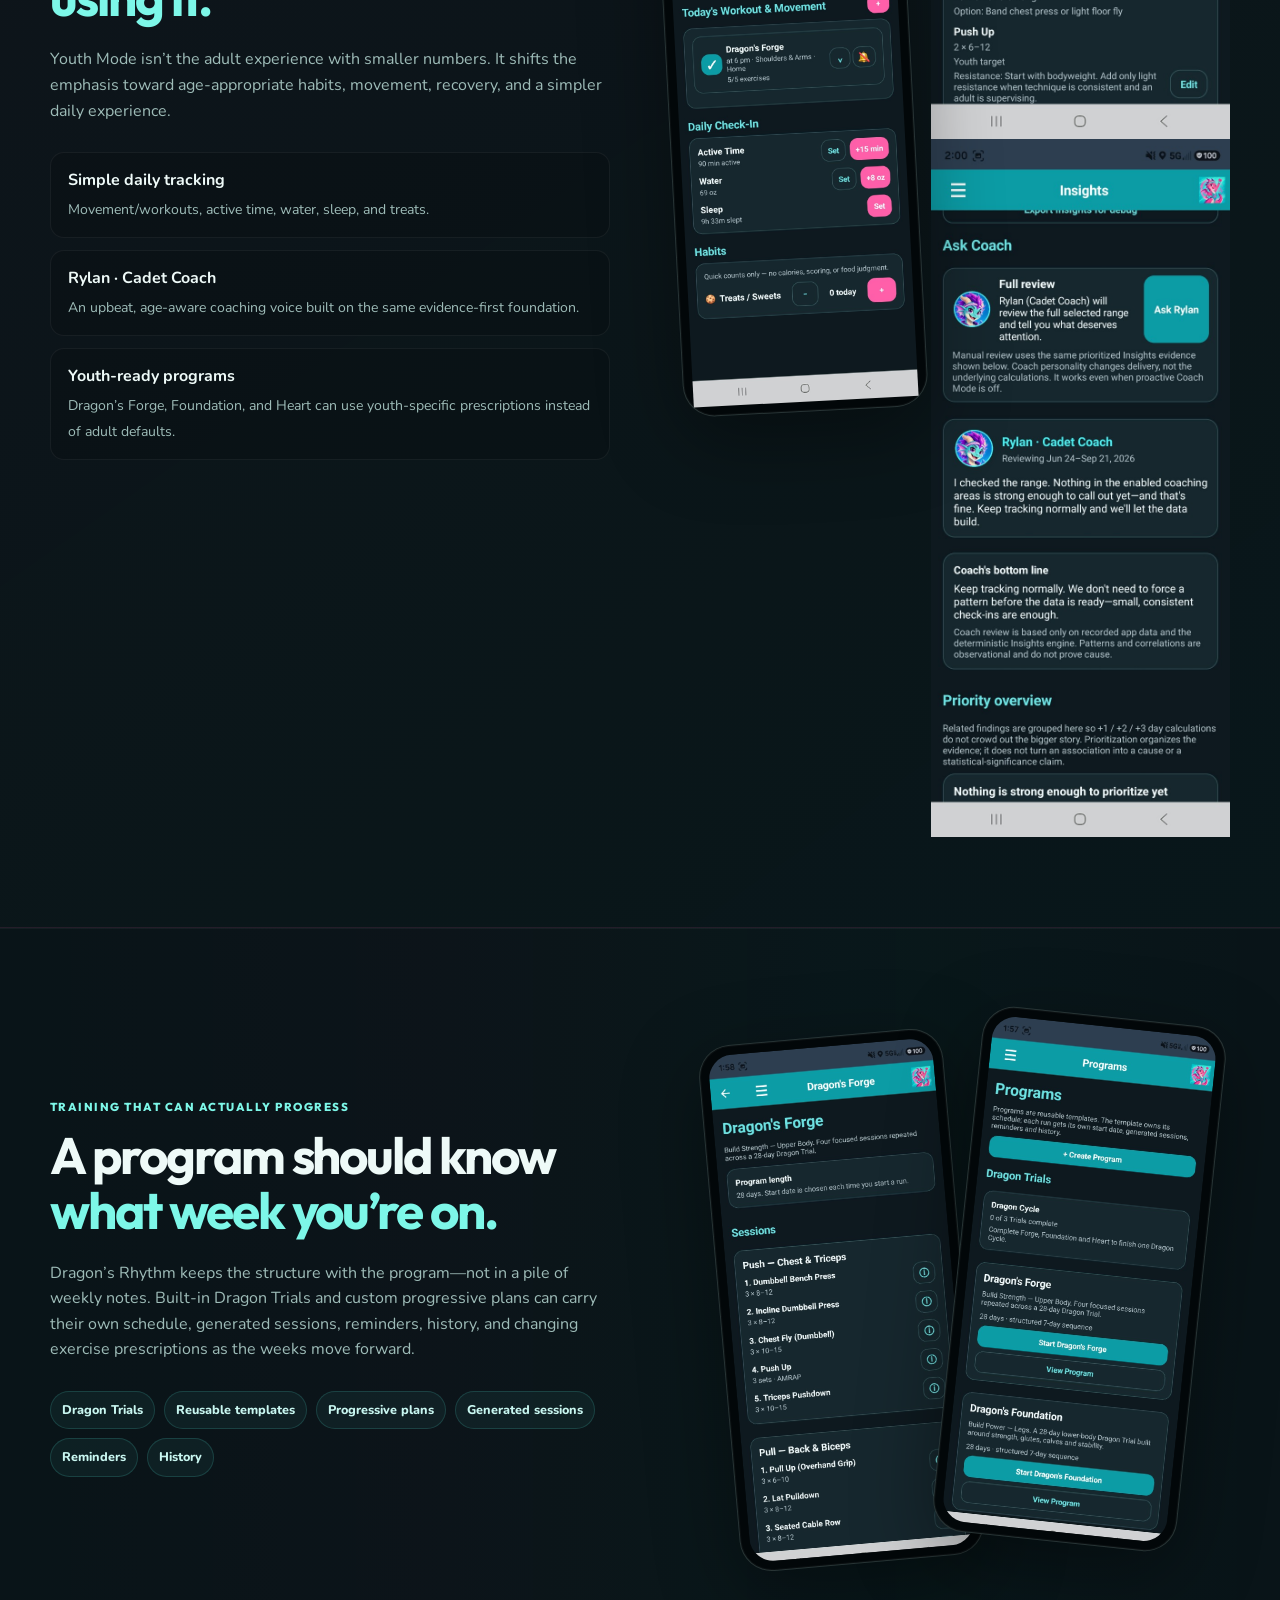
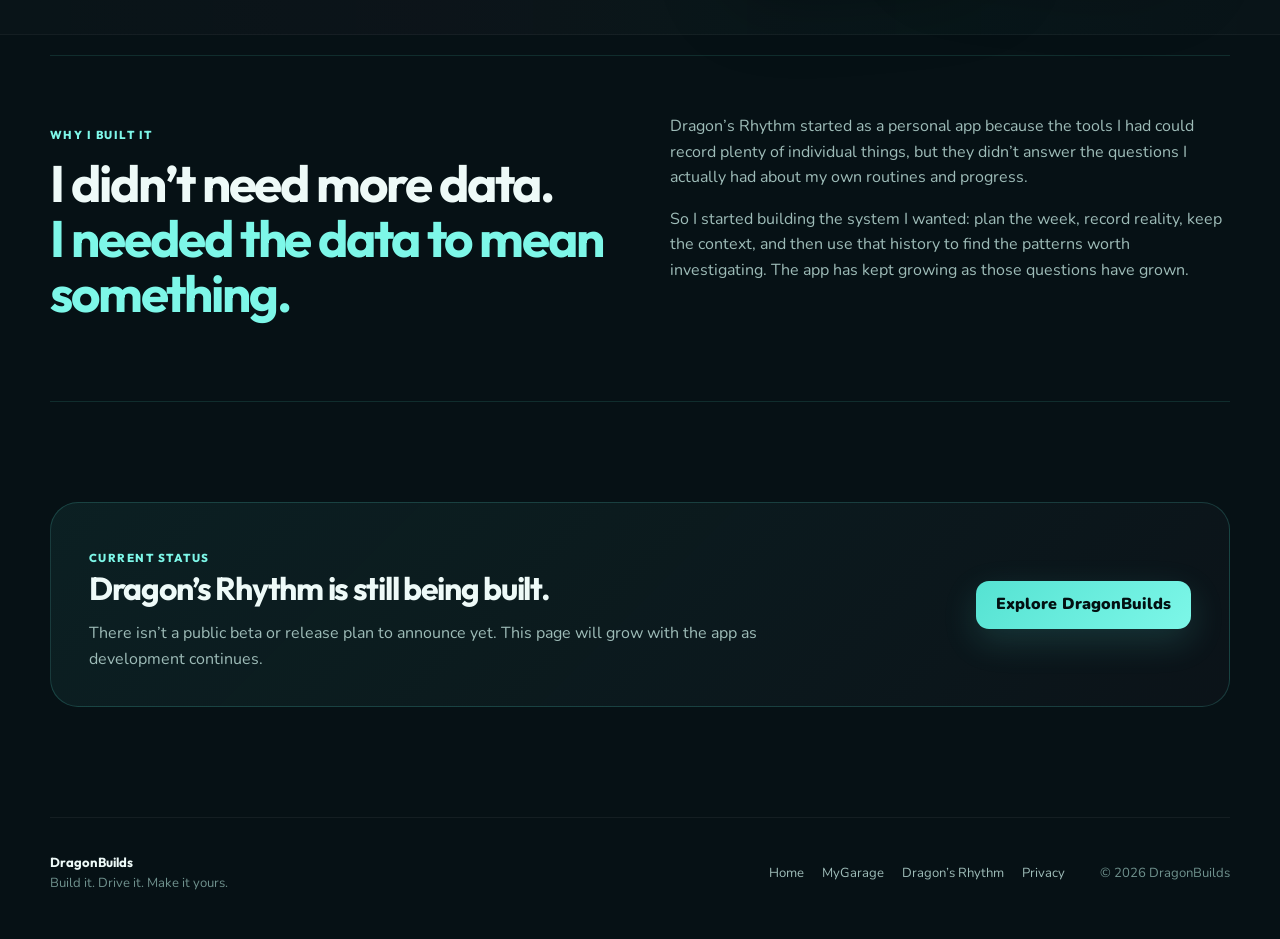
==== commit 4e90753a: "Add files via upload" ====
--- a/docs/dragonsrhythm/index.html
+++ b/docs/dragonsrhythm/index.html
@@ -246,42 +246,33 @@
         </div>
       </section>
 
-      <section class="programs-section section-pad">
-        <div class="section-heading center program-heading">
-          <p class="eyebrow plain">TRAINING THAT CAN ACTUALLY PROGRESS</p>
-          <h2>A program should know <span>what week you’re on.</span></h2>
-          <p>
-            Built-in Dragon Trials give workouts structure, while custom progressive plans can change sets, reps,
-            difficulty, and instructions as the weeks move forward.
-          </p>
-        </div>
-
-        <div class="program-showcase">
-          <div class="program-copy">
-            <p class="program-kicker">STRUCTURE WITHOUT THE SPREADSHEET</p>
-            <h3>Start a program. Let the app keep the context.</h3>
-            <p>
-              Programs carry their own schedule and training details instead of making you rewrite the workout every week.
-              Start dates, generated sessions, reminders, history, and progression stay tied to the program.
-            </p>
-
-            <div class="program-list">
-              <article><span>01</span><div><strong>Dragon’s Forge</strong><p>Upper-body strength across a 28-day Dragon Trial.</p></div></article>
-              <article><span>02</span><div><strong>Dragon’s Foundation</strong><p>Lower-body strength, stability, and power.</p></div></article>
-              <article><span>03</span><div><strong>Dragon’s Heart</strong><p>Core-focused training built into the same system.</p></div></article>
-              <article><span>04</span><div><strong>Progressive plans</strong><p>Multi-week prescriptions that can evolve instead of staying static.</p></div></article>
-            </div>
-          </div>
-
-          <div class="program-phones" aria-label="Dragon’s Rhythm program screens">
-            <div class="phone program-phone program-phone-main">
-              <img class="program-app-shot" src="images/dragons-forge.jpg" alt="Dragon’s Forge program detail screen showing structured sessions, exercises, sets, and rep ranges." />
-            </div>
-            <div class="phone program-phone program-phone-list">
-              <img class="program-app-shot" src="images/programs-list.jpg" alt="Dragon’s Rhythm Programs screen showing Dragon Trials and reusable program templates." />
-            </div>
-            <div class="program-glow program-glow-a"></div>
-            <div class="program-glow program-glow-b"></div>
+      <section class="feature-band programs-section">
+        <div class="section-pad feature-split">
+          <div class="feature-copy">
+            <p class="eyebrow plain">TRAINING THAT CAN ACTUALLY PROGRESS</p>
+            <h2>A program should know<br /><span>what week you’re on.</span></h2>
+            <p>
+              Dragon’s Rhythm keeps the structure with the program—not in a pile of weekly notes.
+              Built-in Dragon Trials and custom progressive plans can carry their own schedule, generated sessions,
+              reminders, history, and changing exercise prescriptions as the weeks move forward.
+            </p>
+            <div class="feature-pills" aria-label="Program features">
+              <span>Dragon Trials</span>
+              <span>Reusable templates</span>
+              <span>Progressive plans</span>
+              <span>Generated sessions</span>
+              <span>Reminders</span>
+              <span>History</span>
+            </div>
+          </div>
+
+          <div class="duo-screens program-screens" aria-label="Dragon’s Rhythm program screens">
+            <div class="phone phone-secondary phone-left">
+              <img class="app-shot" src="images/dragons-forge.jpg" alt="Dragon’s Forge program detail screen showing structured sessions, exercises, sets, and rep ranges." />
+            </div>
+            <div class="phone phone-secondary phone-right">
+              <img class="app-shot" src="images/programs-list.jpg" alt="Dragon’s Rhythm Programs screen showing Dragon Trials and reusable program templates." />
+            </div>
           </div>
         </div>
       </section>
--- a/docs/dragonsrhythm/dragonsrhythm.css
+++ b/docs/dragonsrhythm/dragonsrhythm.css
@@ -261,126 +261,33 @@
 .youth-placeholder { border-color: rgba(255,119,188,.26); }
 .stacked-placeholder { min-height: 300px; align-self: end; }
 
-.programs-section { padding-top: 115px; padding-bottom: 125px; }
-.program-heading { margin-bottom: 55px; }
-
-.program-showcase {
-  display: grid;
-  grid-template-columns: .82fr 1.18fr;
-  gap: clamp(38px, 6vw, 78px);
-  align-items: center;
-}
-
-.program-copy {
-  padding: 30px 0;
-}
-
-.program-kicker {
-  margin: 0 0 12px;
-  color: var(--pink);
-  font-family: "Outfit", sans-serif;
-  font-size: .72rem;
-  font-weight: 900;
-  letter-spacing: .12em;
-}
-
-.program-copy h3 {
-  margin-bottom: 14px;
-  font-size: clamp(1.65rem, 3vw, 2.2rem);
-}
-
-.program-copy > p:not(.program-kicker) {
-  margin-bottom: 28px;
-  color: var(--muted);
-}
-
-.program-list {
-  display: grid;
-  gap: 10px;
-}
-
-.program-list article {
-  display: grid;
-  grid-template-columns: 42px 1fr;
-  gap: 13px;
-  padding: 15px 16px;
-  border-radius: 15px;
-  border: 1px solid rgba(255,255,255,.065);
-  background: rgba(255,255,255,.022);
-}
-
-.program-list article > span {
-  padding-top: 2px;
-  font-family: "Outfit", sans-serif;
-  color: var(--pink);
-  font-weight: 900;
-  font-size: .76rem;
-}
-
-.program-list strong {
-  font-size: .94rem;
-}
-
-.program-list p {
-  margin: 3px 0 0;
-  font-size: .82rem;
-  line-height: 1.45;
-}
-
-.program-phones {
-  position: relative;
-  min-height: 650px;
-}
-
-.program-phone {
-  position: absolute;
+.programs-section {
+  background:
+    linear-gradient(90deg, rgba(255,255,255,.012), rgba(255,119,188,.022), rgba(85,226,210,.032), rgba(255,255,255,.012));
+}
+
+.program-screens .phone {
   overflow: hidden;
-  z-index: 2;
-}
-
-.program-phone-main {
-  width: min(310px, 48%);
-  left: 4%;
-  top: 2%;
-  transform: rotate(-4deg);
-}
-
-.program-phone-list {
-  width: min(275px, 43%);
-  right: 3%;
-  bottom: 1%;
-  transform: rotate(5deg);
-  z-index: 3;
-}
-
-.program-app-shot {
+}
+
+.program-screens .app-shot {
   width: 100%;
   height: 100%;
   object-fit: cover;
-  object-position: top;
-  border-radius: 28px;
-}
-
-.program-glow {
-  position: absolute;
-  width: 260px;
-  height: 260px;
-  border-radius: 50%;
-  filter: blur(75px);
-  opacity: .16;
-  pointer-events: none;
-}
-
-.program-glow-a {
-  left: 4%;
-  top: 18%;
-  background: var(--aqua);
-}
-
-.program-glow-b {
-  right: 3%;
-  bottom: 8%;
-  background: var(--pink);
+  object-position: top center;
+  border-radius: 24px;
+}
+
+.program-screens .phone-left {
+  left: 8%;
+  top: 5%;
+  transform: rotate(-5deg);
+}
+
+.program-screens .phone-right {
+  right: 5%;
+  bottom: 2%;
+  transform: rotate(6deg);
 }
 
 .story-section { padding: 20px 0 100px; }
@@ -410,23 +317,12 @@
   .feature-grid { grid-template-columns: repeat(2, 1fr); }
   .insights-layout { gap: 35px; }
   .youth-visuals { max-width: 620px; width: 100%; margin: 0 auto; }
-  .program-showcase { grid-template-columns: 1fr; gap: 20px; }
-  .program-copy { max-width: 720px; margin: 0 auto; }
-  .program-list { grid-template-columns: repeat(2, 1fr); }
-  .program-phones { min-height: 620px; max-width: 640px; width: 100%; margin: 0 auto; }
   .story-card { grid-template-columns: 1fr; gap: 20px; }
   .site-footer { grid-template-columns: 1fr; text-align: center; }
   .footer-links { justify-content: center; }
 }
 
 @media (max-width: 700px) {
-  .program-heading { margin-bottom: 34px; }
-  .program-copy { padding-top: 0; }
-  .program-list { grid-template-columns: 1fr; }
-  .program-phones { min-height: 500px; margin-top: 6px; }
-  .program-phone-main { width: 54%; left: 1%; }
-  .program-phone-list { width: 49%; right: 0; bottom: 0; }
-
   .section-pad, .site-header, .site-footer { width: min(calc(100% - 28px), var(--max)); }
   .site-header { height: auto; padding: 18px 0; align-items: flex-start; gap: 18px; }
   .site-nav { gap: 13px; flex-wrap: wrap; justify-content: flex-end; }
@@ -437,7 +333,7 @@
   h2 { font-size: clamp(2.15rem, 10vw, 3.1rem); }
   .hero-visual { min-height: 575px; transform: scale(.9); margin: -20px -30px; }
   .mini-card { width: 180px; }
-  .compare-grid, .feature-grid, .program-list { grid-template-columns: 1fr; }
+  .compare-grid, .feature-grid { grid-template-columns: 1fr; }
   .feature-split, .insights-layout, .youth-grid { padding-top: 70px; padding-bottom: 70px; min-height: auto; }
   .duo-screens { min-height: 510px; transform: scale(.9); margin-top: -15px; }
   .phone-left { left: 0; }
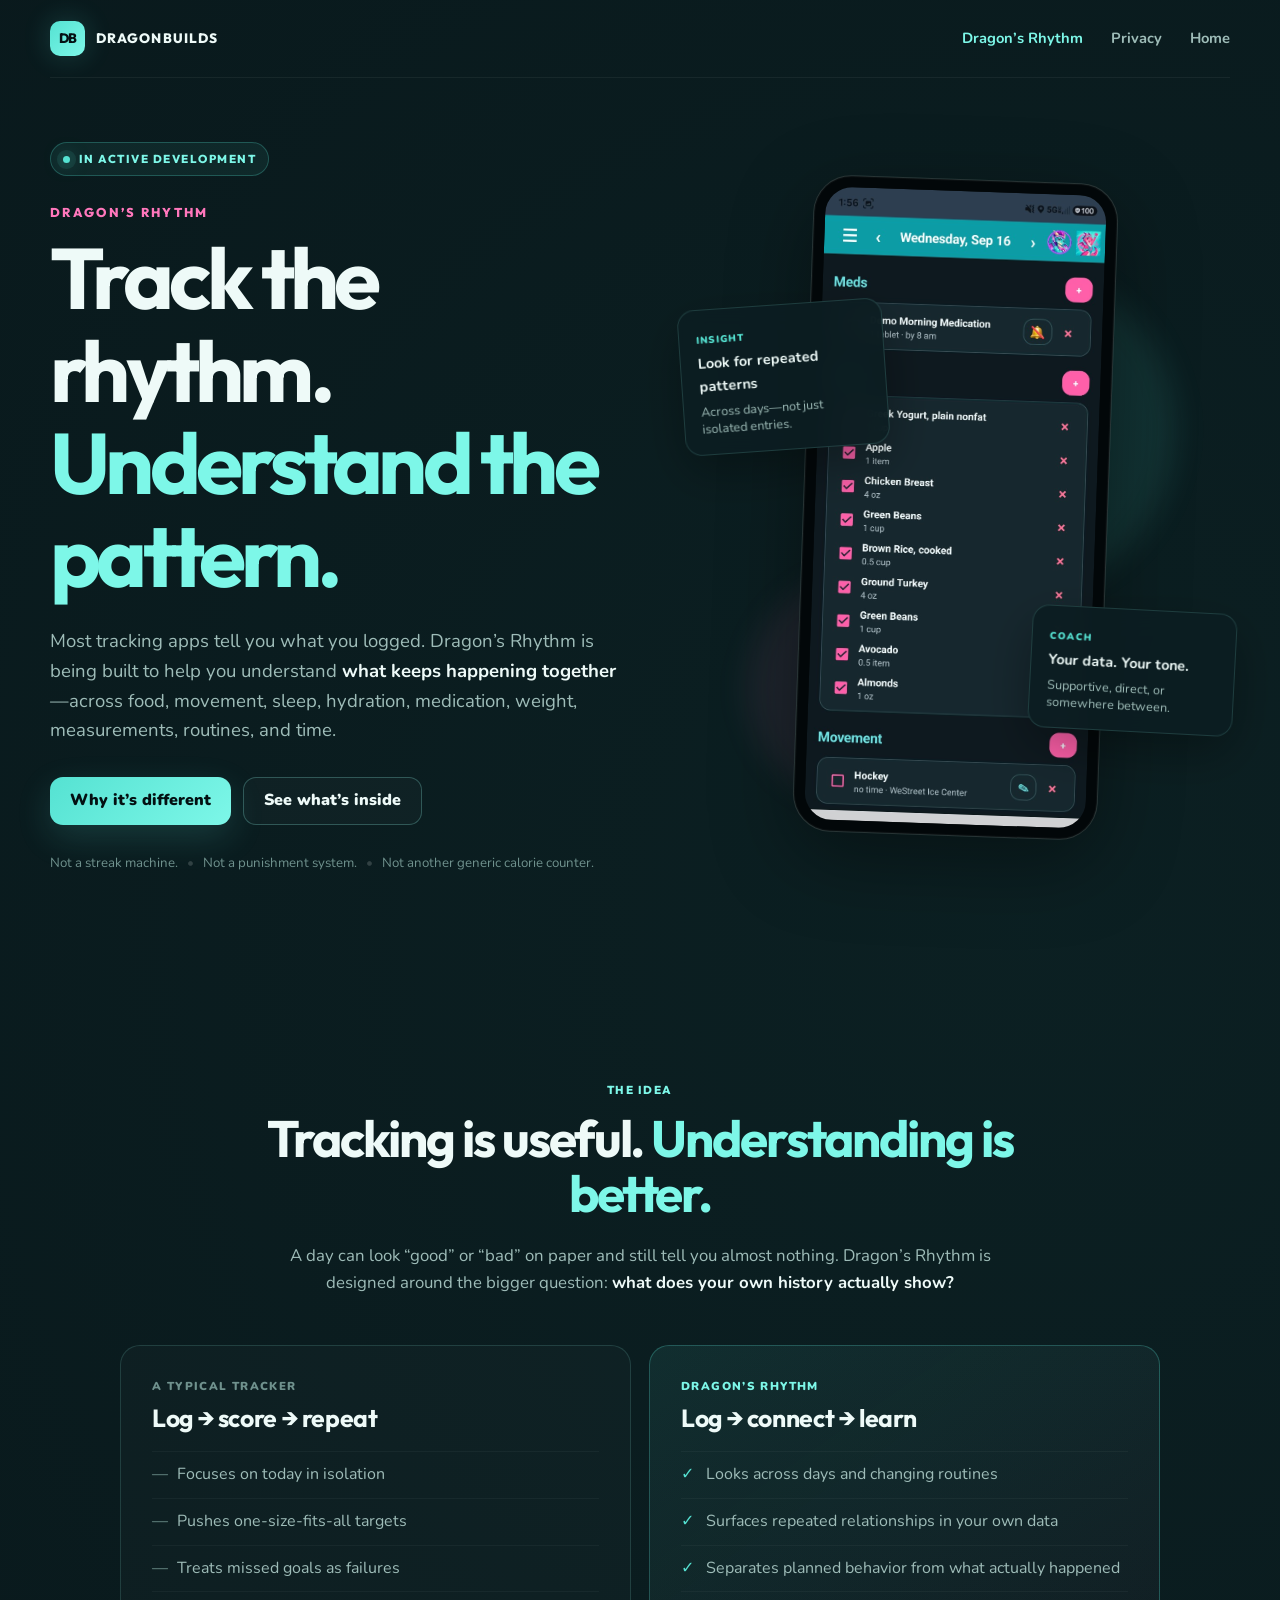
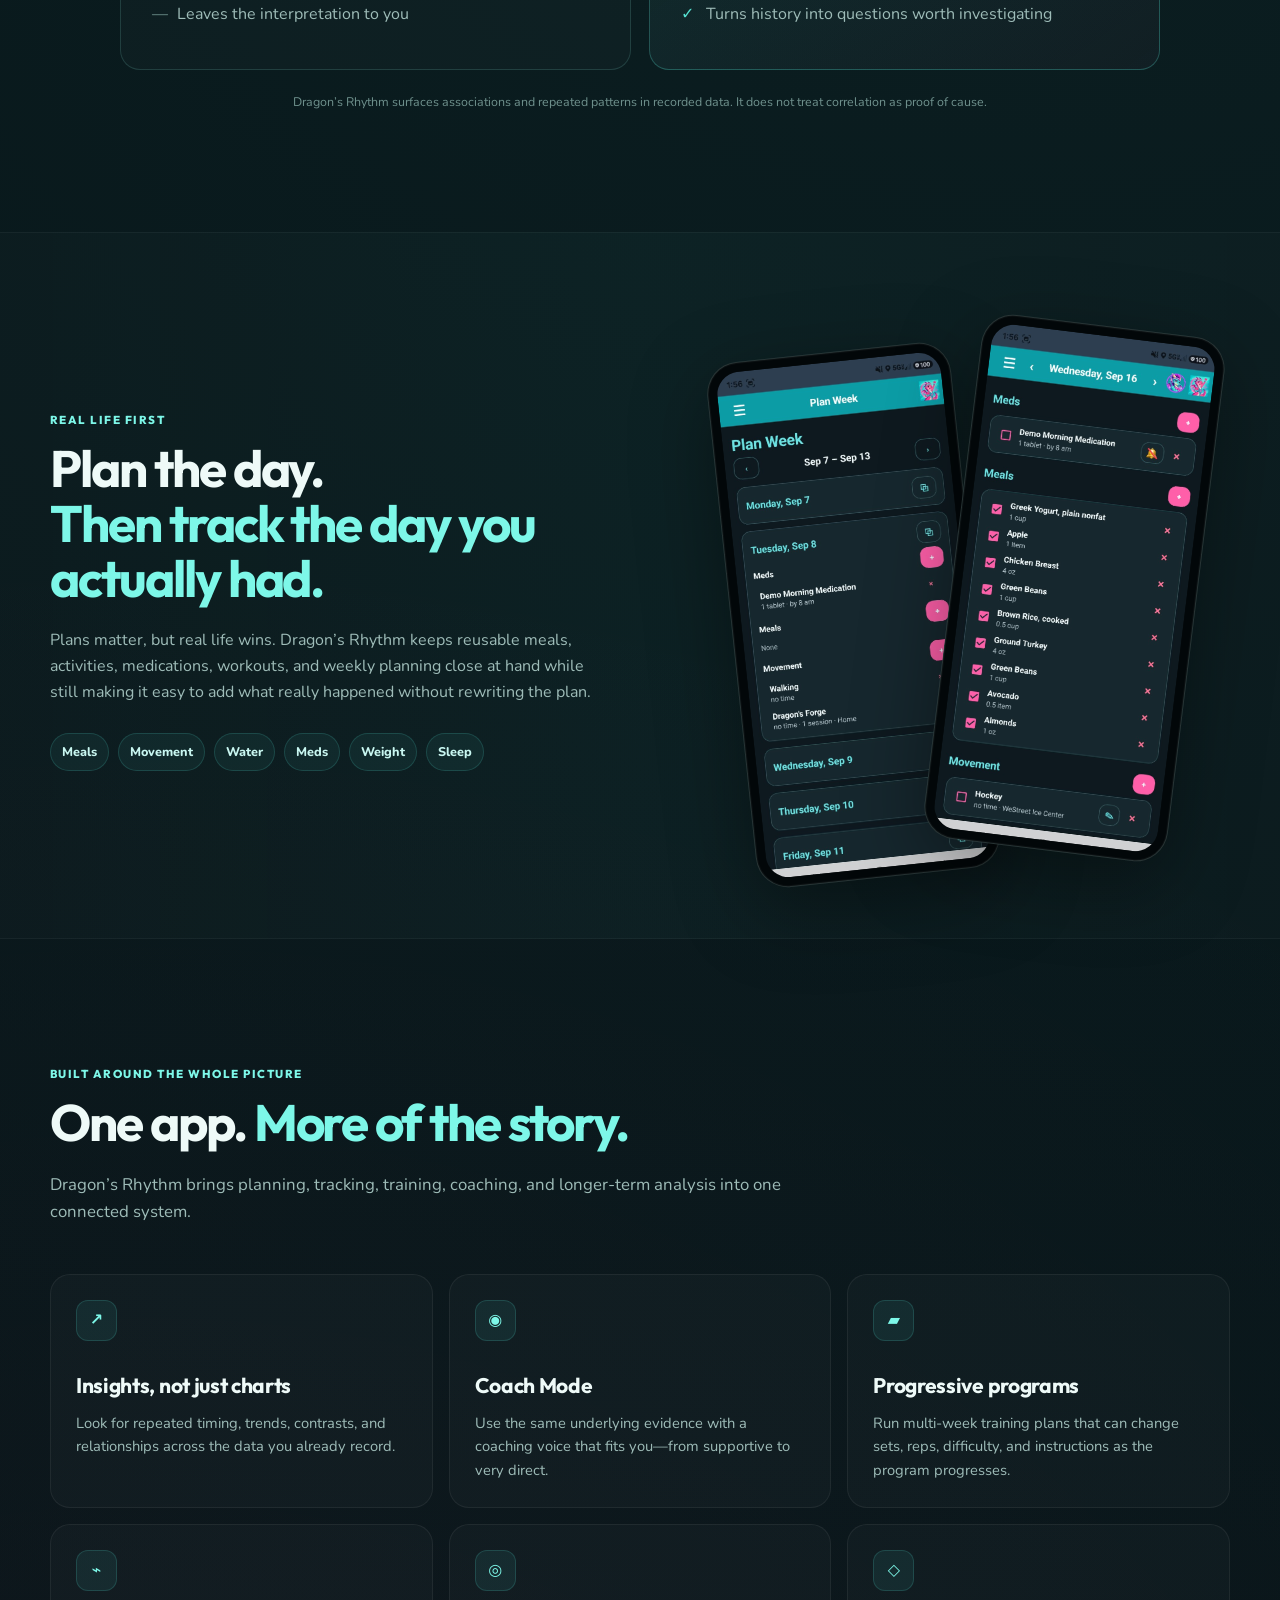
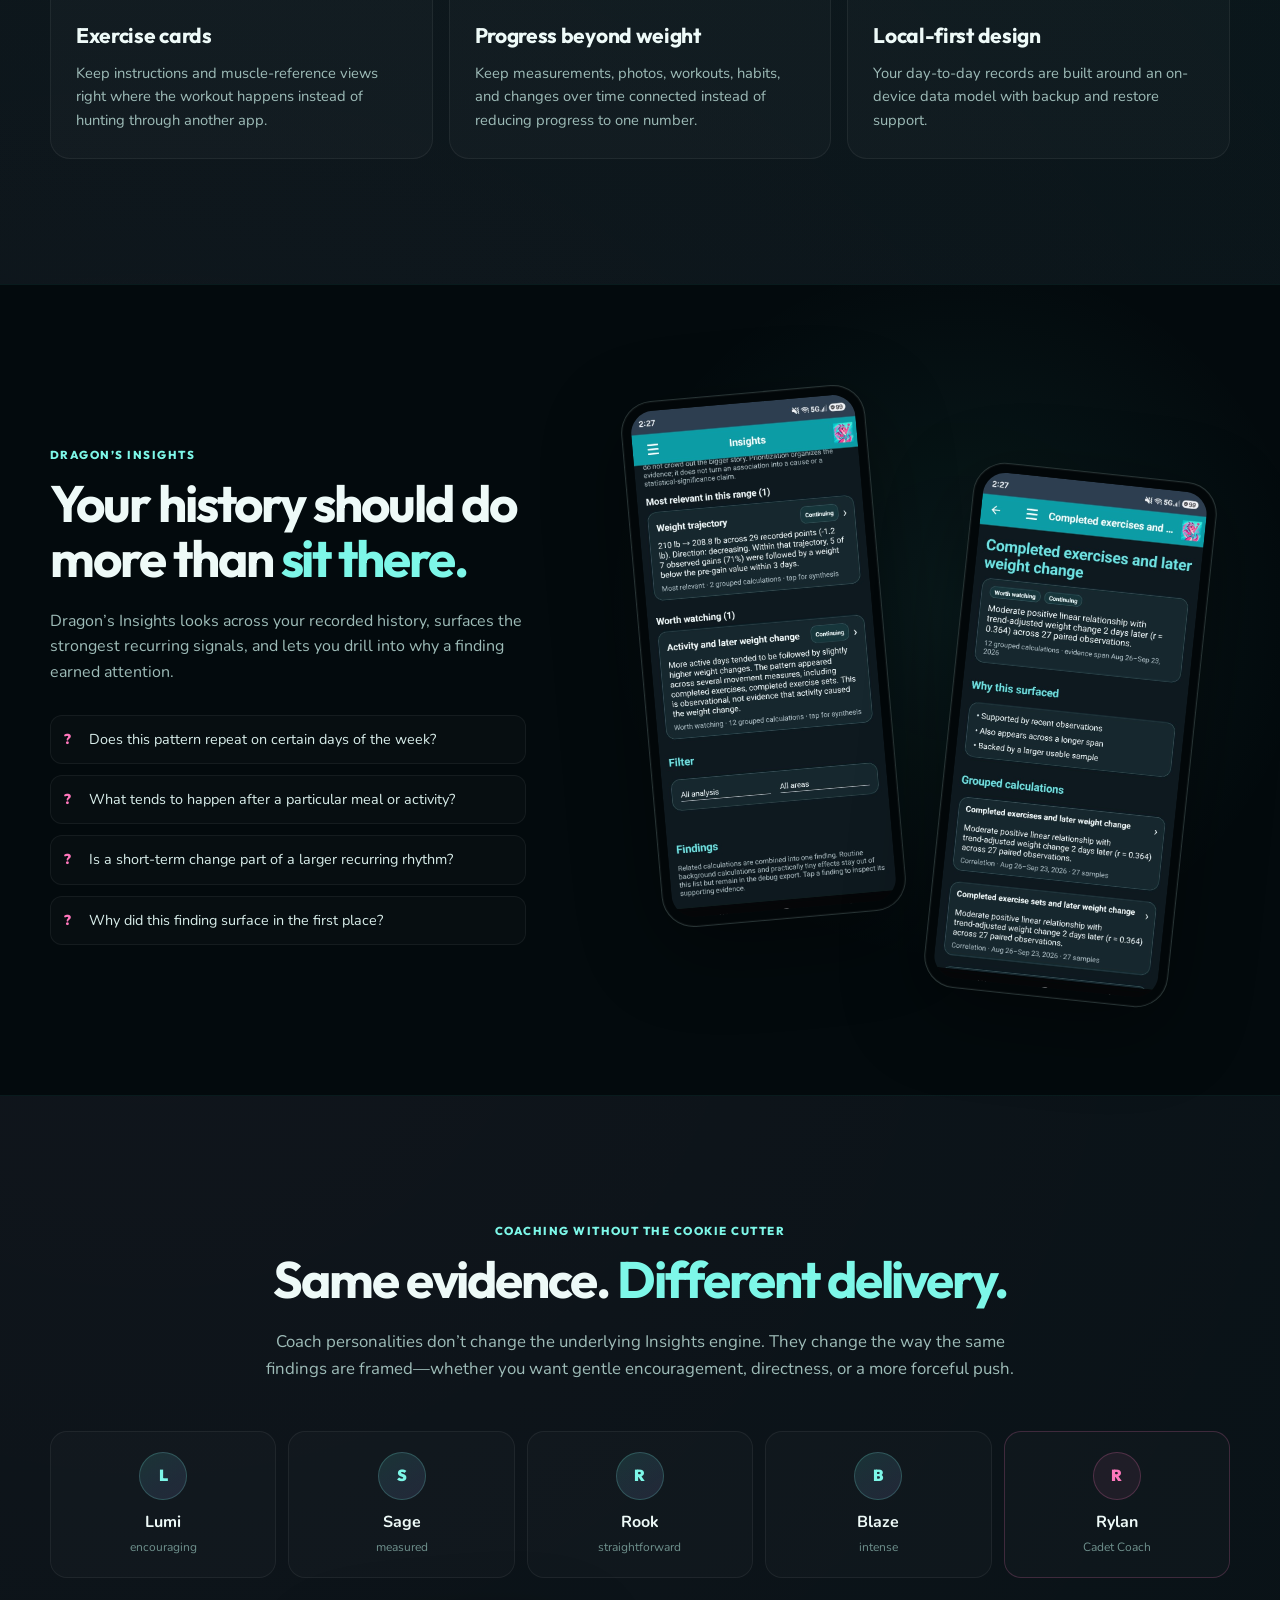
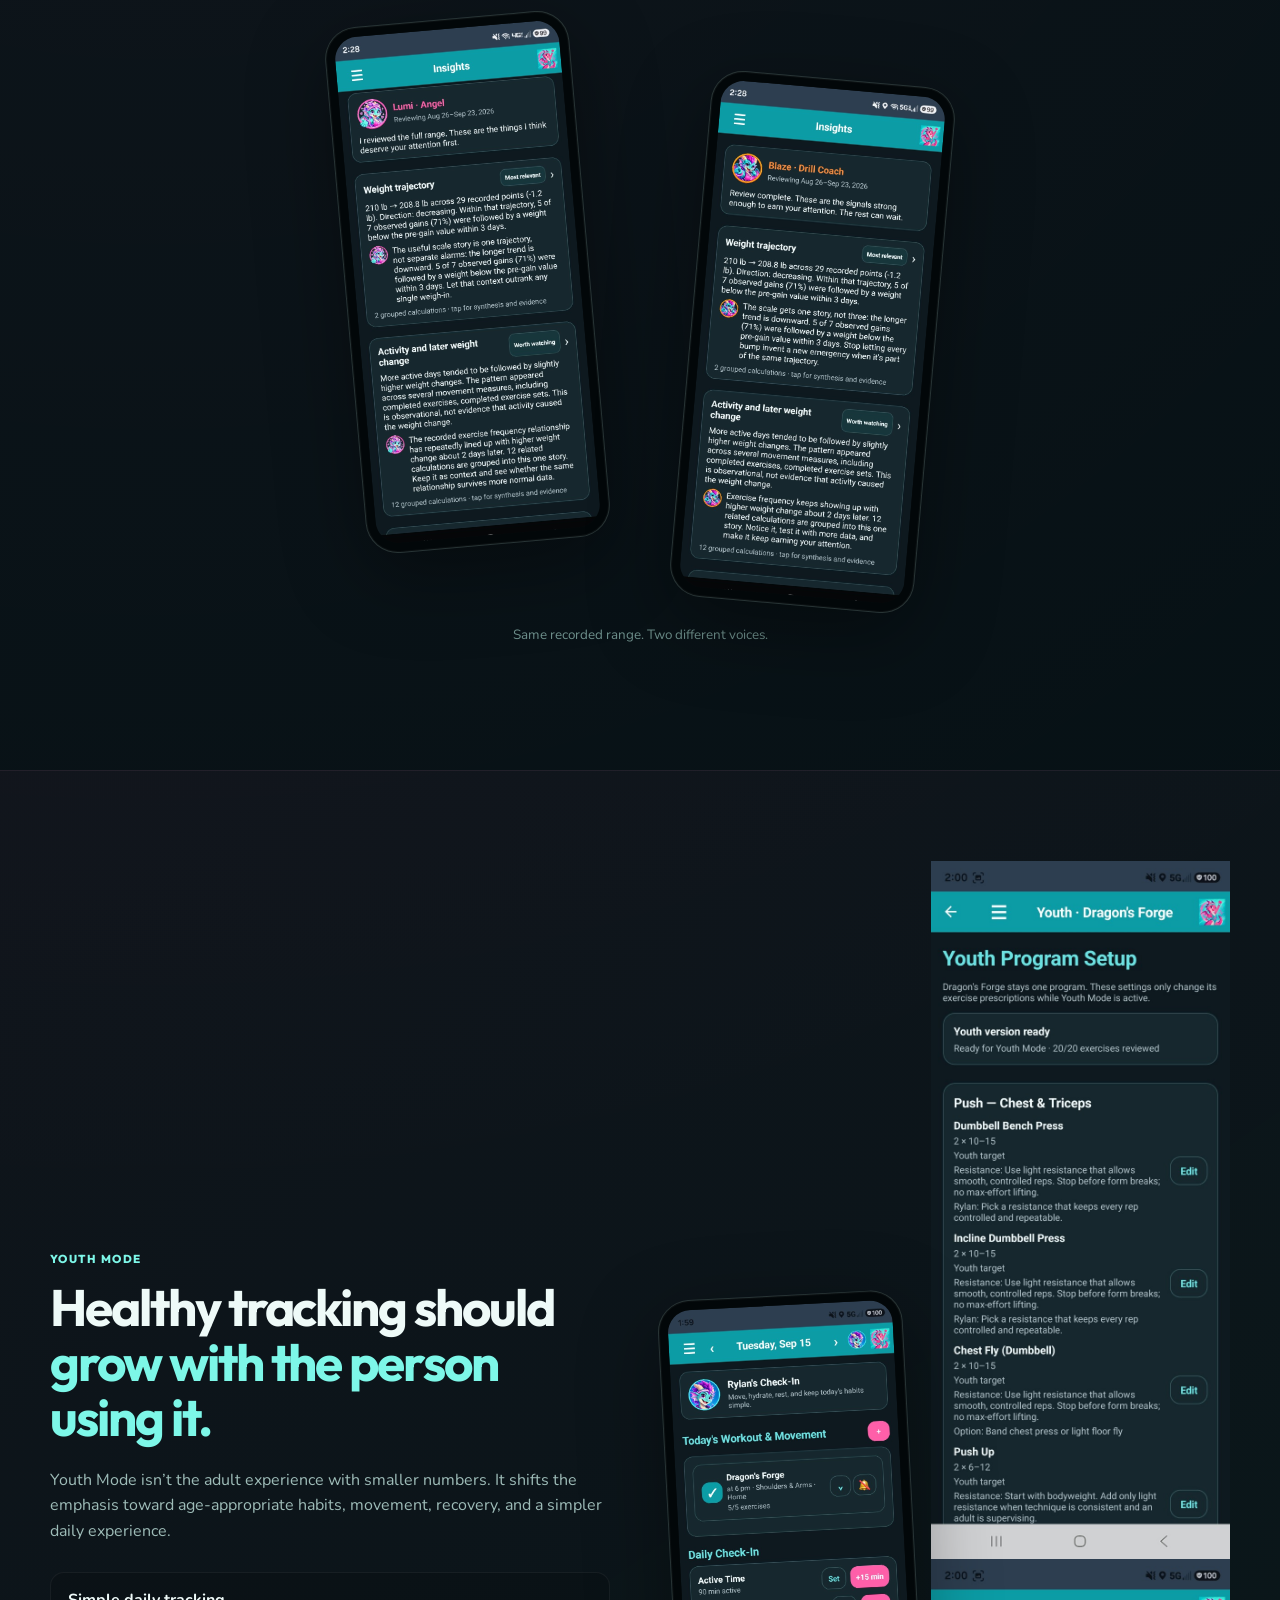
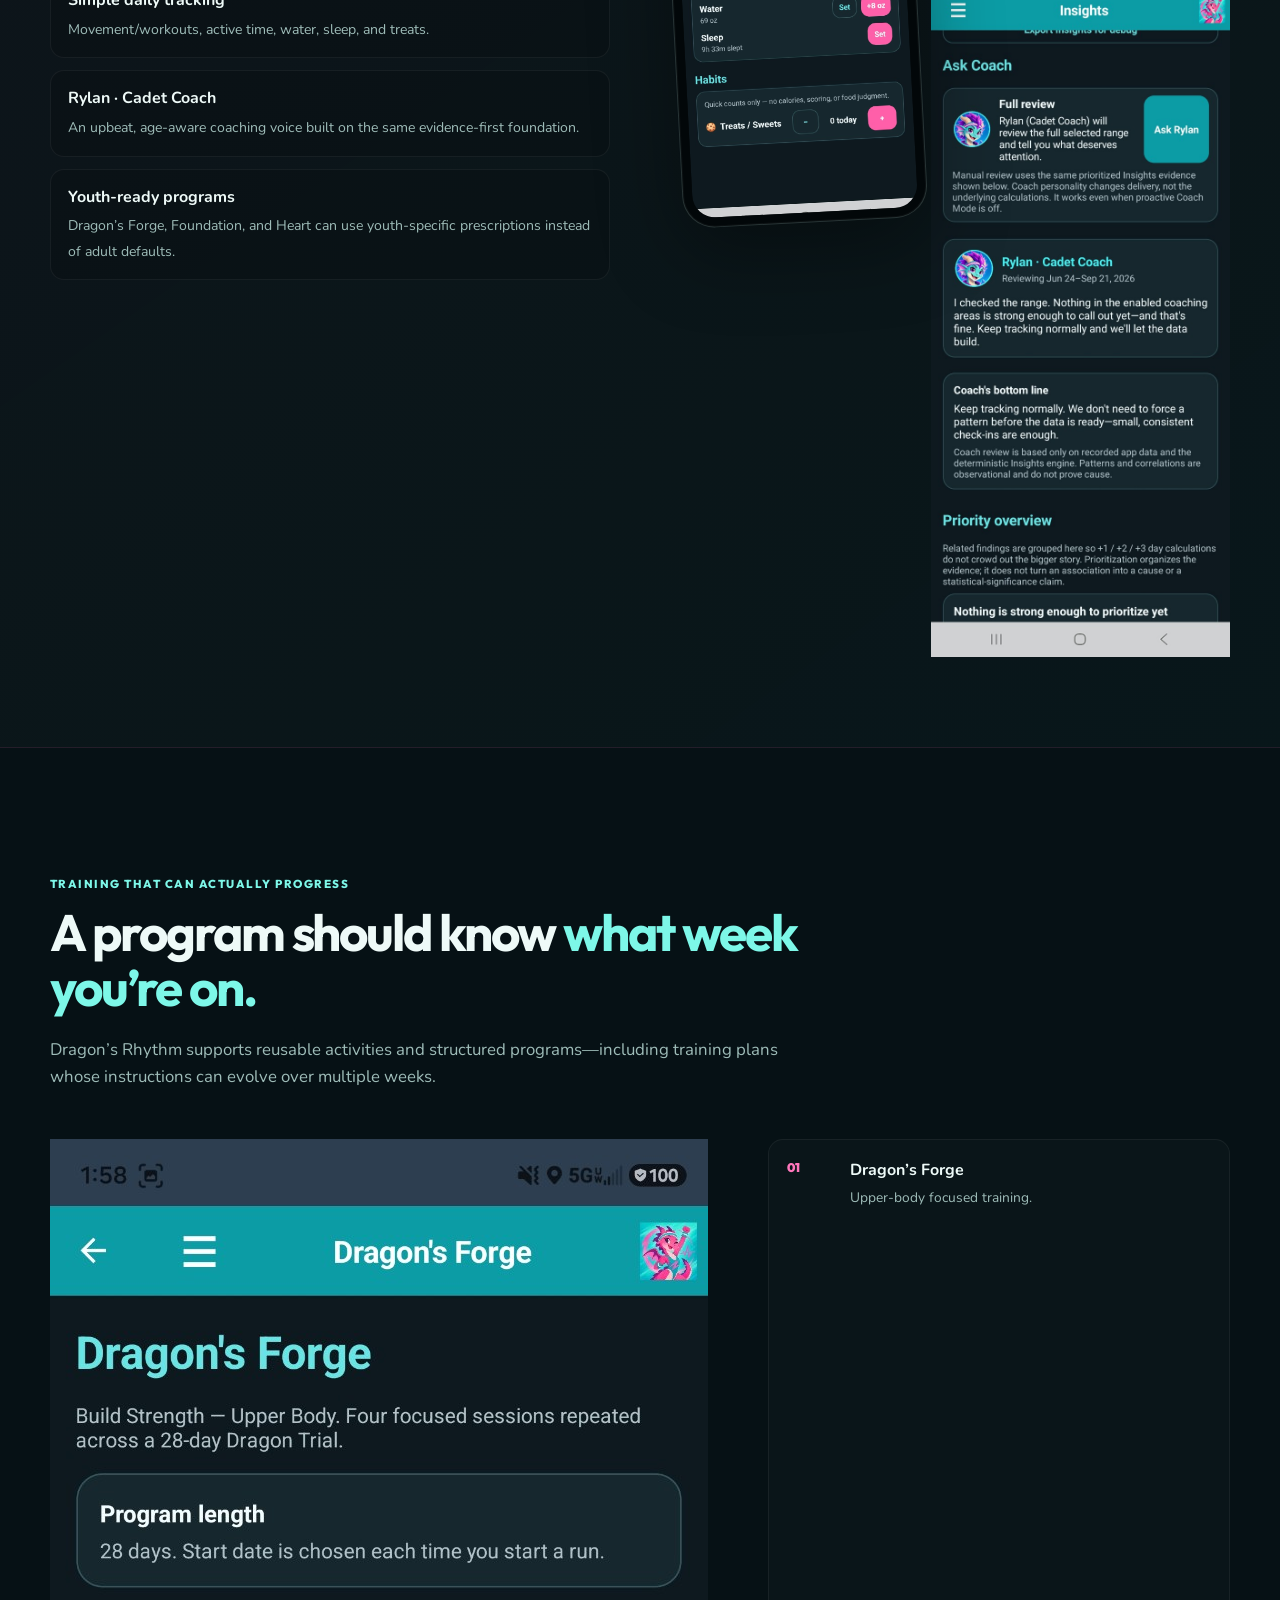
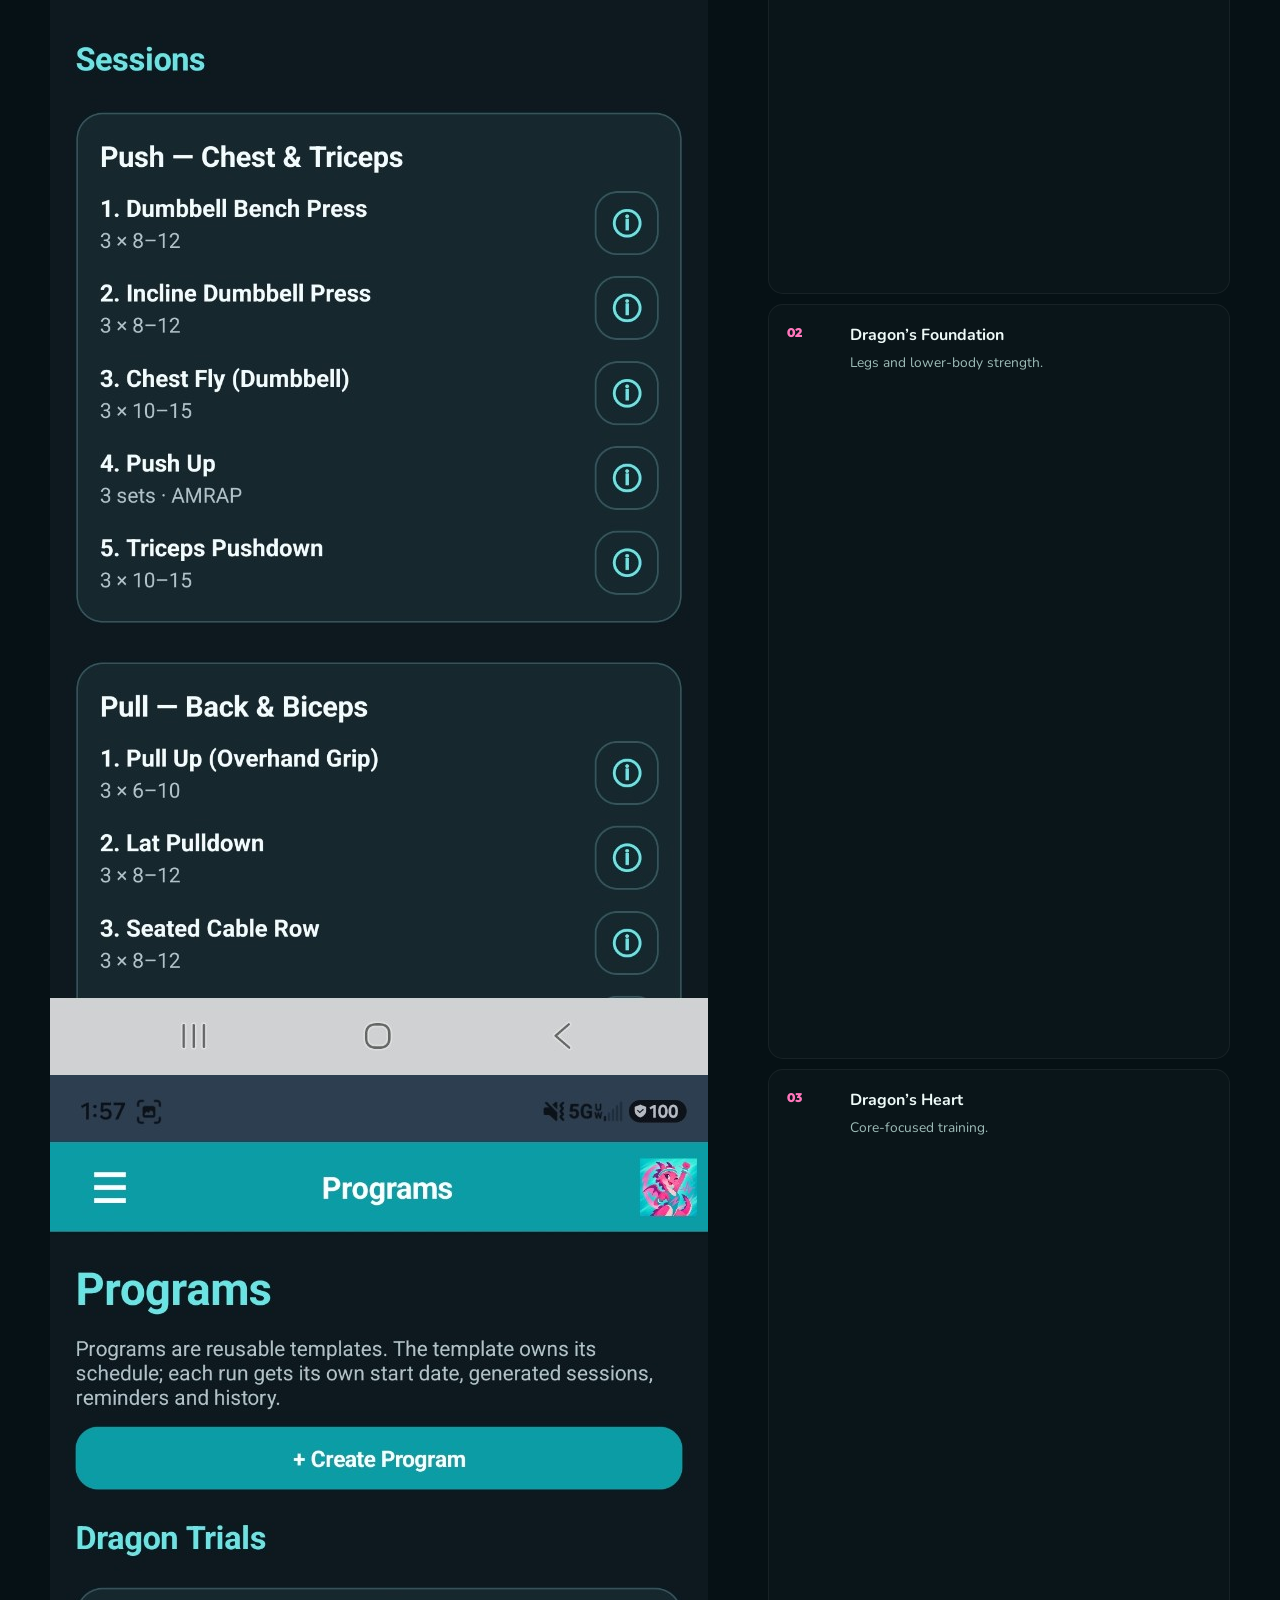
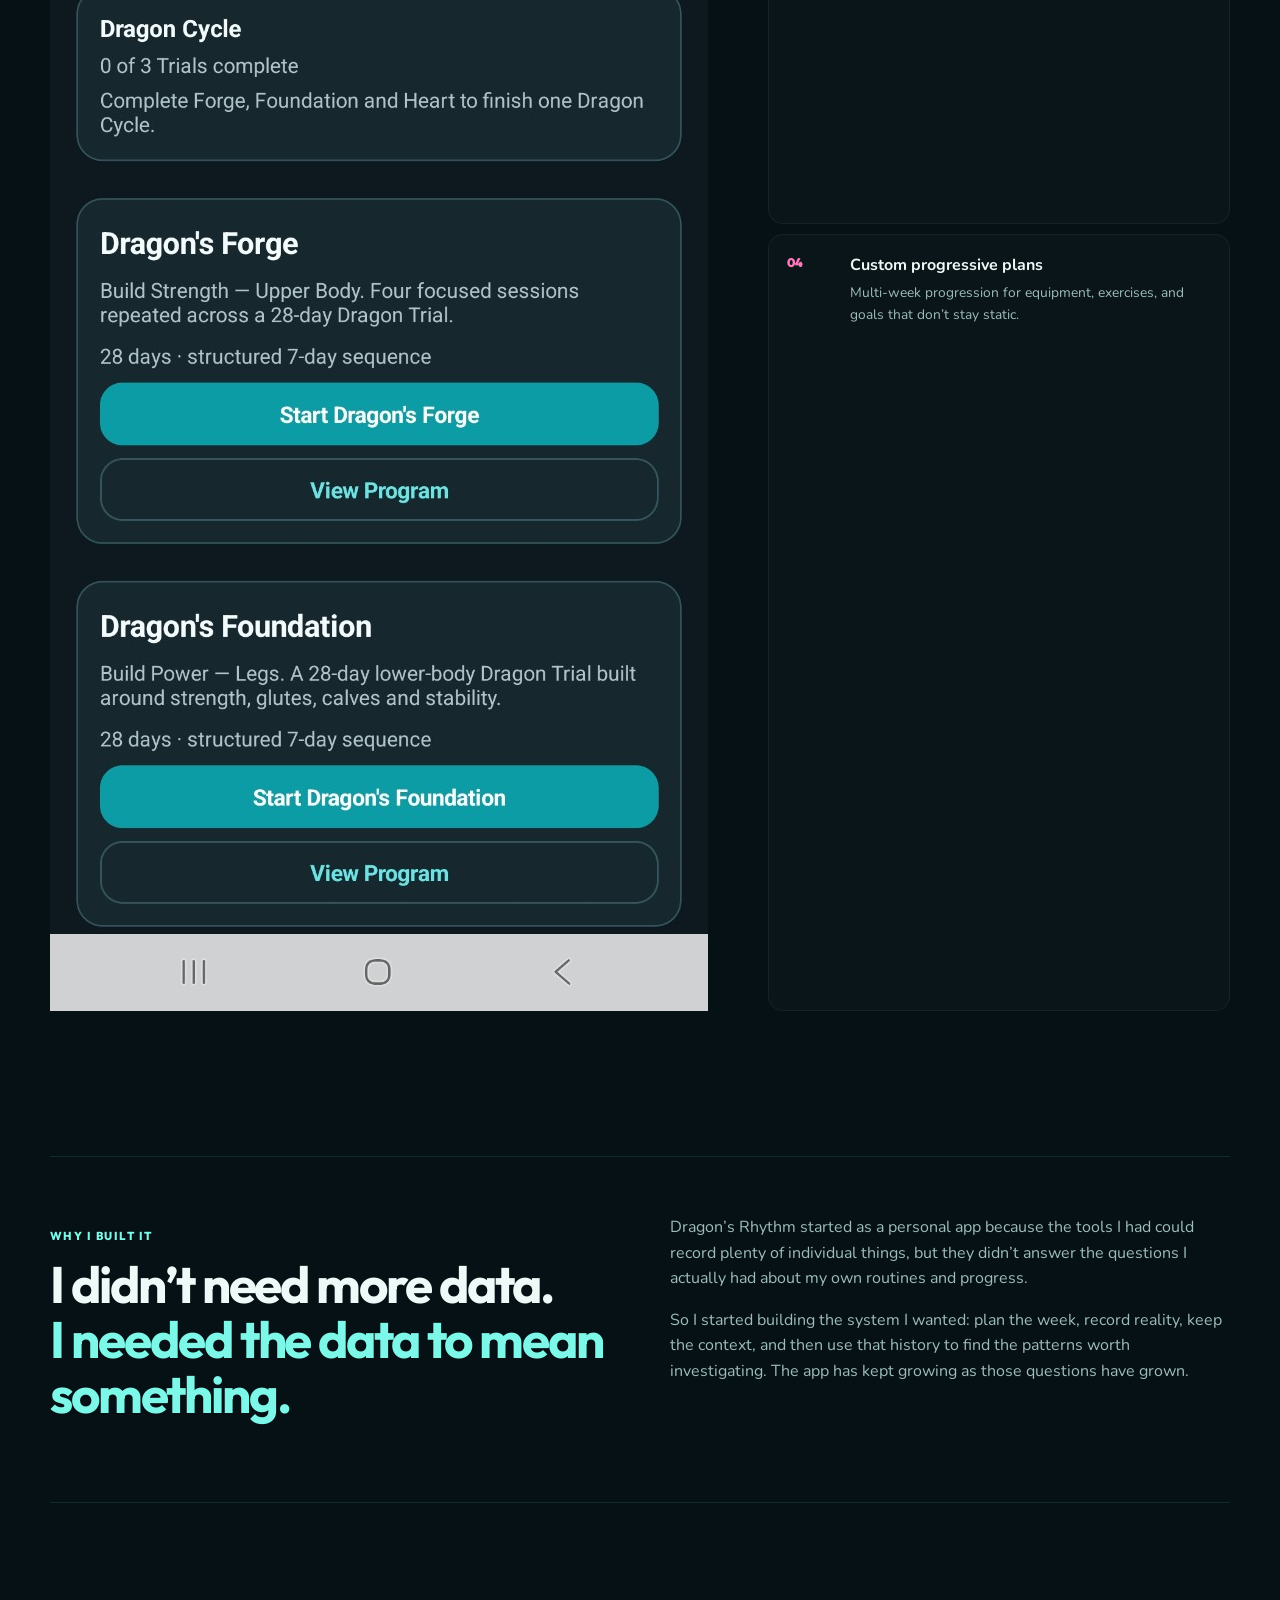
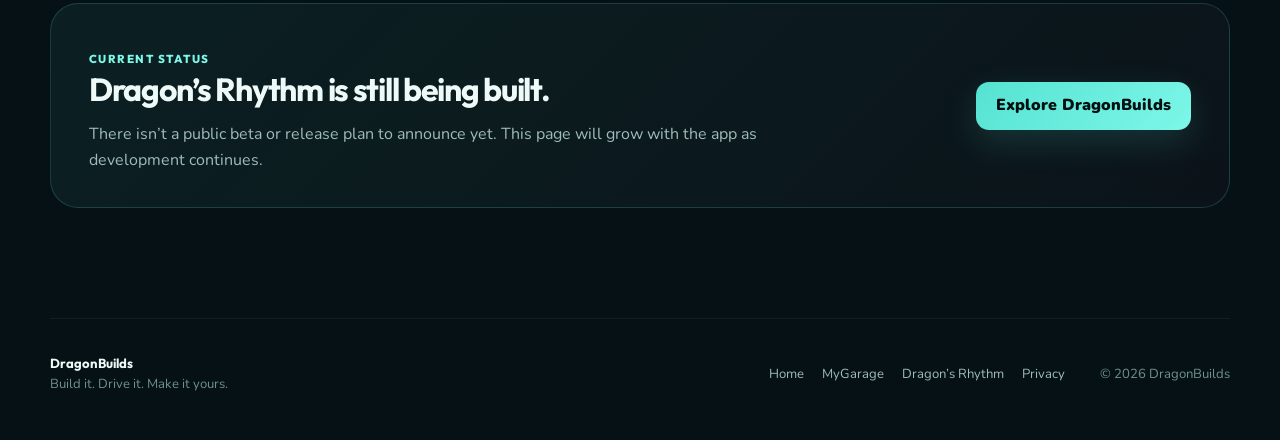
==== commit b2b30f65: "Add files via upload" ====
--- a/docs/dragonsrhythm/index.html
+++ b/docs/dragonsrhythm/index.html
@@ -176,18 +176,23 @@
             <p class="eyebrow plain">DRAGON’S INSIGHTS</p>
             <h2>Your history should do more than <span>sit there.</span></h2>
             <p>
-              Dragon’s Insights is designed to look across your recorded history and surface the patterns that are easy to miss
-              when you’re living one day at a time.
+              Dragon’s Insights looks across your recorded history, surfaces the strongest recurring signals,
+              and lets you drill into why a finding earned attention.
             </p>
             <div class="question-stack">
               <div>Does this pattern repeat on certain days of the week?</div>
               <div>What tends to happen after a particular meal or activity?</div>
               <div>Is a short-term change part of a larger recurring rhythm?</div>
-              <div>Which findings have enough evidence to be worth paying attention to?</div>
-            </div>
-          </div>
-          <div class="showcase-shot landscape-shot">
-            <img src="images/insights-priority.jpg" alt="Dragon’s Rhythm Insights priority overview in Aqua Dark mode showing grouped nutrition, weight, and measurement findings." />
+              <div>Why did this finding surface in the first place?</div>
+            </div>
+          </div>
+          <div class="duo-screens insights-screens" aria-label="Dragon’s Rhythm Insights screens">
+            <div class="phone phone-secondary phone-left">
+              <img class="app-shot" src="images/insights-priority-summary.jpg" alt="Dragon’s Rhythm Insights priority overview showing the most relevant and worth-watching findings in Aqua Dark mode." />
+            </div>
+            <div class="phone phone-secondary phone-right">
+              <img class="app-shot" src="images/insights-detail.jpg" alt="Dragon’s Rhythm Insights detail screen showing why a finding surfaced and the grouped calculations supporting it." />
+            </div>
           </div>
         </div>
       </section>
@@ -197,8 +202,8 @@
           <p class="eyebrow plain">COACHING WITHOUT THE COOKIE CUTTER</p>
           <h2>Same evidence. <span>Different delivery.</span></h2>
           <p>
-            Motivation is personal. Coach Mode is designed so the interpretation stays grounded in the same recorded evidence
-            while the delivery can match the way you actually want to be spoken to.
+            Coach personalities don’t change the underlying Insights engine. They change the way the same findings are
+            framed—whether you want gentle encouragement, directness, or a more forceful push.
           </p>
         </div>
 
@@ -210,9 +215,15 @@
           <div class="coach-persona youth"><div class="coach-avatar">R</div><strong>Rylan</strong><span>Cadet Coach</span></div>
         </div>
 
-        <div class="showcase-shot coach-shot">
-          <img src="images/insights-rook.jpg" alt="Rook, the Straight Shooter coach, interpreting Dragon’s Rhythm Insights findings in Aqua Dark mode." />
-        </div>
+        <div class="coach-screens" aria-label="Dragon’s Rhythm coach personality examples">
+          <div class="phone phone-secondary coach-phone coach-lumi">
+            <img class="app-shot" src="images/coach-lumi.jpg" alt="Lumi, the Angel coach, interpreting the same Insights findings with a more encouraging delivery." />
+          </div>
+          <div class="phone phone-secondary coach-phone coach-blaze">
+            <img class="app-shot" src="images/coach-blaze.jpg" alt="Blaze, the Drill Coach, interpreting the same Insights findings with a more intense delivery." />
+          </div>
+        </div>
+        <p class="coach-caption">Same recorded range. Two different voices.</p>
       </section>
 
       <section class="youth-section">
@@ -246,33 +257,28 @@
         </div>
       </section>
 
-      <section class="feature-band programs-section">
-        <div class="section-pad feature-split">
-          <div class="feature-copy">
-            <p class="eyebrow plain">TRAINING THAT CAN ACTUALLY PROGRESS</p>
-            <h2>A program should know<br /><span>what week you’re on.</span></h2>
-            <p>
-              Dragon’s Rhythm keeps the structure with the program—not in a pile of weekly notes.
-              Built-in Dragon Trials and custom progressive plans can carry their own schedule, generated sessions,
-              reminders, history, and changing exercise prescriptions as the weeks move forward.
-            </p>
-            <div class="feature-pills" aria-label="Program features">
-              <span>Dragon Trials</span>
-              <span>Reusable templates</span>
-              <span>Progressive plans</span>
-              <span>Generated sessions</span>
-              <span>Reminders</span>
-              <span>History</span>
-            </div>
-          </div>
-
-          <div class="duo-screens program-screens" aria-label="Dragon’s Rhythm program screens">
-            <div class="phone phone-secondary phone-left">
-              <img class="app-shot" src="images/dragons-forge.jpg" alt="Dragon’s Forge program detail screen showing structured sessions, exercises, sets, and rep ranges." />
-            </div>
-            <div class="phone phone-secondary phone-right">
-              <img class="app-shot" src="images/programs-list.jpg" alt="Dragon’s Rhythm Programs screen showing Dragon Trials and reusable program templates." />
-            </div>
+      <section class="programs-section section-pad">
+        <div class="section-heading">
+          <p class="eyebrow plain">TRAINING THAT CAN ACTUALLY PROGRESS</p>
+          <h2>A program should know <span>what week you’re on.</span></h2>
+          <p>
+            Dragon’s Rhythm supports reusable activities and structured programs—including training plans whose instructions can evolve over multiple weeks.
+          </p>
+        </div>
+        <div class="program-layout">
+          <div class="program-visuals">
+            <div class="showcase-shot program-shot">
+              <img src="images/dragons-forge.jpg" alt="Dragon’s Forge program detail screen showing structured sessions, exercises, sets, and rep ranges." />
+            </div>
+            <div class="showcase-shot program-list-shot">
+              <img src="images/programs-list.jpg" alt="Dragon’s Rhythm Programs screen showing Dragon Trials and reusable program templates." />
+            </div>
+          </div>
+          <div class="program-list">
+            <article><span>01</span><div><strong>Dragon’s Forge</strong><p>Upper-body focused training.</p></div></article>
+            <article><span>02</span><div><strong>Dragon’s Foundation</strong><p>Legs and lower-body strength.</p></div></article>
+            <article><span>03</span><div><strong>Dragon’s Heart</strong><p>Core-focused training.</p></div></article>
+            <article><span>04</span><div><strong>Custom progressive plans</strong><p>Multi-week progression for equipment, exercises, and goals that don’t stay static.</p></div></article>
           </div>
         </div>
       </section>
--- a/docs/dragonsrhythm/dragonsrhythm.css
+++ b/docs/dragonsrhythm/dragonsrhythm.css
@@ -168,6 +168,8 @@
 }
 .phone-main { width: 305px; aspect-ratio: 9 / 19.4; z-index: 2; transform: rotate(2deg); }
 .phone-secondary { width: 245px; aspect-ratio: 9 / 19.4; border-radius: 32px; padding: 9px; }
+.app-shot { width: 100%; height: 100%; object-fit: cover; object-position: top center; border-radius: 27px; }
+.phone-secondary .app-shot { border-radius: 23px; }
 .phone-notch { position: absolute; top: 17px; left: 50%; transform: translateX(-50%); width: 74px; height: 17px; background: #020709; border-radius: 999px; z-index: 2; }
 .screen-placeholder {
   width: 100%; height: 100%; border-radius: 29px;
@@ -227,19 +229,34 @@
 .feature-card p { font-size: .92rem; margin-bottom: 0; }
 .icon-badge { width: 41px; height: 41px; display: grid; place-items: center; border-radius: 12px; margin-bottom: 33px; color: var(--aqua-bright); background: rgba(85,226,210,.08); border: 1px solid rgba(85,226,210,.17); font-weight: 900; }
 
-.insights-showcase { border-top: 1px solid rgba(85,226,210,.08); border-bottom: 1px solid rgba(85,226,210,.08); background: radial-gradient(circle at 75% 40%, rgba(85,226,210,.08), transparent 33%), var(--bg-deep); }
-.insights-layout { min-height: 720px; display: grid; grid-template-columns: .85fr 1.15fr; align-items: center; gap: 60px; padding-top: 95px; padding-bottom: 95px; }
+.insights-showcase {
+  border-top: 1px solid rgba(85,226,210,.08);
+  border-bottom: 1px solid rgba(85,226,210,.08);
+  background: radial-gradient(circle at 75% 40%, rgba(85,226,210,.08), transparent 33%), var(--bg-deep);
+}
+.insights-layout {
+  min-height: 720px;
+  display: grid;
+  grid-template-columns: .85fr 1.15fr;
+  align-items: center;
+  gap: 60px;
+  padding-top: 95px;
+  padding-bottom: 95px;
+}
 .question-stack { display: grid; gap: 11px; margin-top: 30px; }
-.question-stack div { padding: 12px 14px 12px 38px; border: 1px solid rgba(255,255,255,.055); border-radius: 12px; color: #d9eeeb; font-size: .9rem; background: rgba(255,255,255,.018); position: relative; }
+.question-stack div {
+  padding: 12px 14px 12px 38px;
+  border: 1px solid rgba(255,255,255,.055);
+  border-radius: 12px;
+  color: #d9eeeb;
+  font-size: .9rem;
+  background: rgba(255,255,255,.018);
+  position: relative;
+}
 .question-stack div::before { content: "?"; position: absolute; left: 13px; color: var(--pink); font-weight: 900; }
-.wide-placeholder, .stacked-placeholder {
-  min-height: 395px; border-radius: 24px; border: 1px dashed rgba(125,247,232,.26);
-  background:
-    linear-gradient(135deg, rgba(85,226,210,.045), rgba(255,119,188,.025)),
-    repeating-linear-gradient(0deg, transparent, transparent 49px, rgba(255,255,255,.022) 50px);
-  display: flex; flex-direction: column; align-items: center; justify-content: center; text-align: center; padding: 35px;
-  box-shadow: 0 30px 80px rgba(0,0,0,.24);
-}
+.insights-screens { min-height: 620px; max-width: 620px; width: 100%; justify-self: center; }
+.insights-screens .phone-left { left: 7%; top: 2%; transform: rotate(-5deg); }
+.insights-screens .phone-right { right: 4%; bottom: 0; transform: rotate(6deg); }
 
 .coach-showcase { padding-top: 115px; padding-bottom: 125px; }
 .coach-row { display: grid; grid-template-columns: repeat(5, 1fr); gap: 12px; margin: 44px 0 28px; }
@@ -248,7 +265,22 @@
 .coach-persona span { font-size: .75rem; color: var(--muted-2); }
 .coach-persona.youth { border-color: rgba(255,119,188,.2); }
 .coach-persona.youth .coach-avatar { color: var(--pink); background: rgba(255,119,188,.07); border-color: rgba(255,119,188,.22); }
-.coach-shot { min-height: 350px; }
+.coach-screens {
+  position: relative;
+  min-height: 600px;
+  max-width: 720px;
+  width: 100%;
+  margin: 0 auto;
+}
+.coach-phone { position: absolute; }
+.coach-lumi { left: 9%; top: 2%; transform: rotate(-5deg); }
+.coach-blaze { right: 9%; bottom: 0; transform: rotate(5deg); }
+.coach-caption {
+  margin: 18px 0 0;
+  text-align: center;
+  color: var(--muted-2);
+  font-size: .84rem;
+}
 
 .youth-section { border-top: 1px solid rgba(255,119,188,.09); border-bottom: 1px solid rgba(255,119,188,.09); background: linear-gradient(145deg, rgba(255,119,188,.035), rgba(85,226,210,.025)); }
 .youth-grid { min-height: 760px; display: grid; grid-template-columns: 1fr 1fr; gap: 60px; align-items: center; padding-top: 90px; padding-bottom: 90px; }
@@ -261,34 +293,13 @@
 .youth-placeholder { border-color: rgba(255,119,188,.26); }
 .stacked-placeholder { min-height: 300px; align-self: end; }
 
-.programs-section {
-  background:
-    linear-gradient(90deg, rgba(255,255,255,.012), rgba(255,119,188,.022), rgba(85,226,210,.032), rgba(255,255,255,.012));
-}
-
-.program-screens .phone {
-  overflow: hidden;
-}
-
-.program-screens .app-shot {
-  width: 100%;
-  height: 100%;
-  object-fit: cover;
-  object-position: top center;
-  border-radius: 24px;
-}
-
-.program-screens .phone-left {
-  left: 8%;
-  top: 5%;
-  transform: rotate(-5deg);
-}
-
-.program-screens .phone-right {
-  right: 5%;
-  bottom: 2%;
-  transform: rotate(6deg);
-}
+.programs-section { padding-top: 115px; padding-bottom: 125px; }
+.program-layout { display: grid; grid-template-columns: 1.2fr .8fr; gap: 24px; align-items: stretch; }
+.program-shot { min-height: 520px; }
+.program-list { display: grid; gap: 10px; }
+.program-list article { display: grid; grid-template-columns: 50px 1fr; gap: 13px; padding: 18px; border-radius: 15px; border: 1px solid rgba(255,255,255,.055); background: rgba(255,255,255,.018); }
+.program-list article > span { font-family: "Outfit", sans-serif; color: var(--pink); font-weight: 900; font-size: .78rem; }
+.program-list p { margin: 3px 0 0; font-size: .86rem; }
 
 .story-section { padding: 20px 0 100px; }
 .story-card { display: grid; grid-template-columns: 1fr 1fr; gap: 60px; padding-top: 58px; padding-bottom: 58px; border-top: 1px solid rgba(85,226,210,.13); border-bottom: 1px solid rgba(85,226,210,.13); }
@@ -316,7 +327,11 @@
   .duo-screens { min-height: 590px; max-width: 620px; width: 100%; margin: 0 auto; }
   .feature-grid { grid-template-columns: repeat(2, 1fr); }
   .insights-layout { gap: 35px; }
+  .insights-screens { min-height: 600px; }
+  .coach-screens { min-height: 580px; max-width: 640px; }
   .youth-visuals { max-width: 620px; width: 100%; margin: 0 auto; }
+  .program-layout { grid-template-columns: 1fr; }
+  .program-list { grid-template-columns: repeat(2, 1fr); }
   .story-card { grid-template-columns: 1fr; gap: 20px; }
   .site-footer { grid-template-columns: 1fr; text-align: center; }
   .footer-links { justify-content: center; }
@@ -333,12 +348,16 @@
   h2 { font-size: clamp(2.15rem, 10vw, 3.1rem); }
   .hero-visual { min-height: 575px; transform: scale(.9); margin: -20px -30px; }
   .mini-card { width: 180px; }
-  .compare-grid, .feature-grid { grid-template-columns: 1fr; }
+  .compare-grid, .feature-grid, .program-list { grid-template-columns: 1fr; }
   .feature-split, .insights-layout, .youth-grid { padding-top: 70px; padding-bottom: 70px; min-height: auto; }
   .duo-screens { min-height: 510px; transform: scale(.9); margin-top: -15px; }
   .phone-left { left: 0; }
   .phone-right { right: 0; }
+  .insights-screens { min-height: 500px; }
   .coach-row { grid-template-columns: repeat(2, 1fr); }
+  .coach-screens { min-height: 490px; transform: scale(.9); margin-top: -10px; }
+  .coach-lumi { left: 0; }
+  .coach-blaze { right: 0; }
   .coach-persona:last-child { grid-column: 1 / -1; }
   .youth-visuals { grid-template-columns: 1fr; }
   .youth-visuals .phone { justify-self: center; }
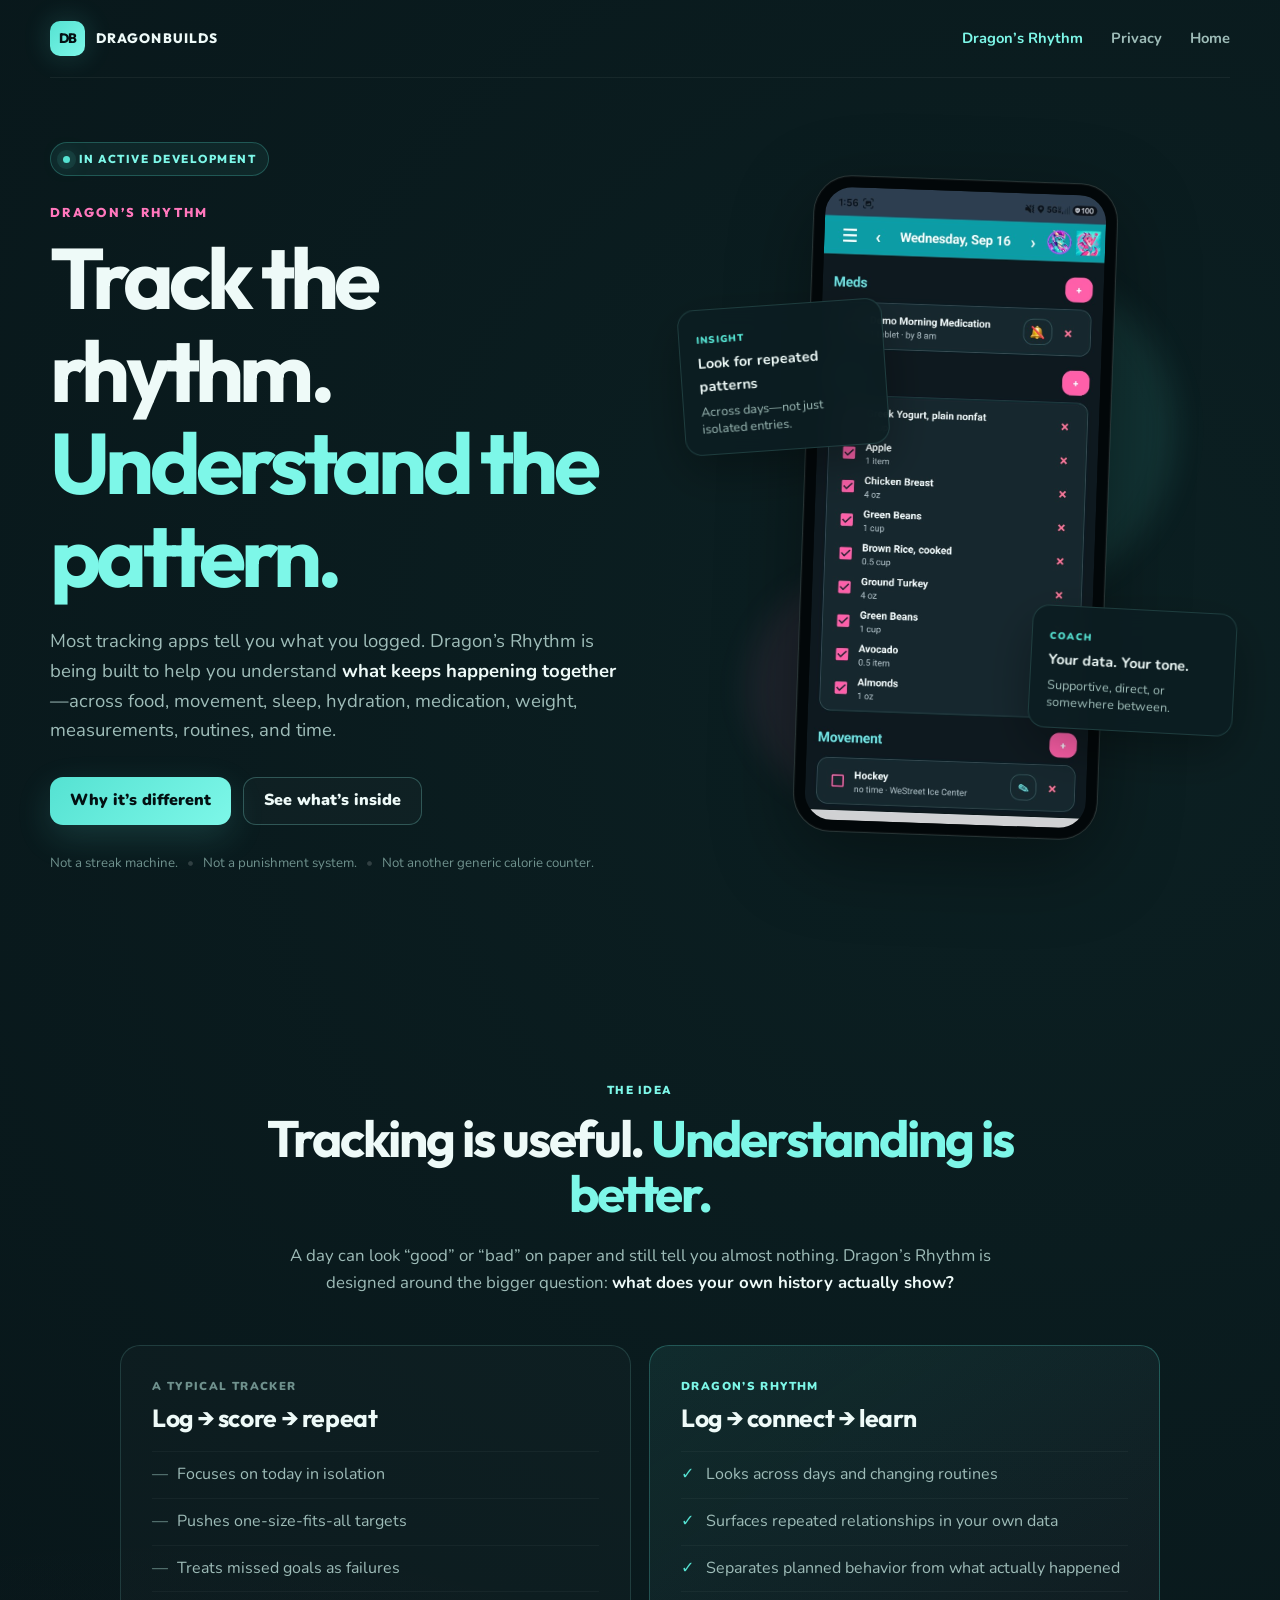
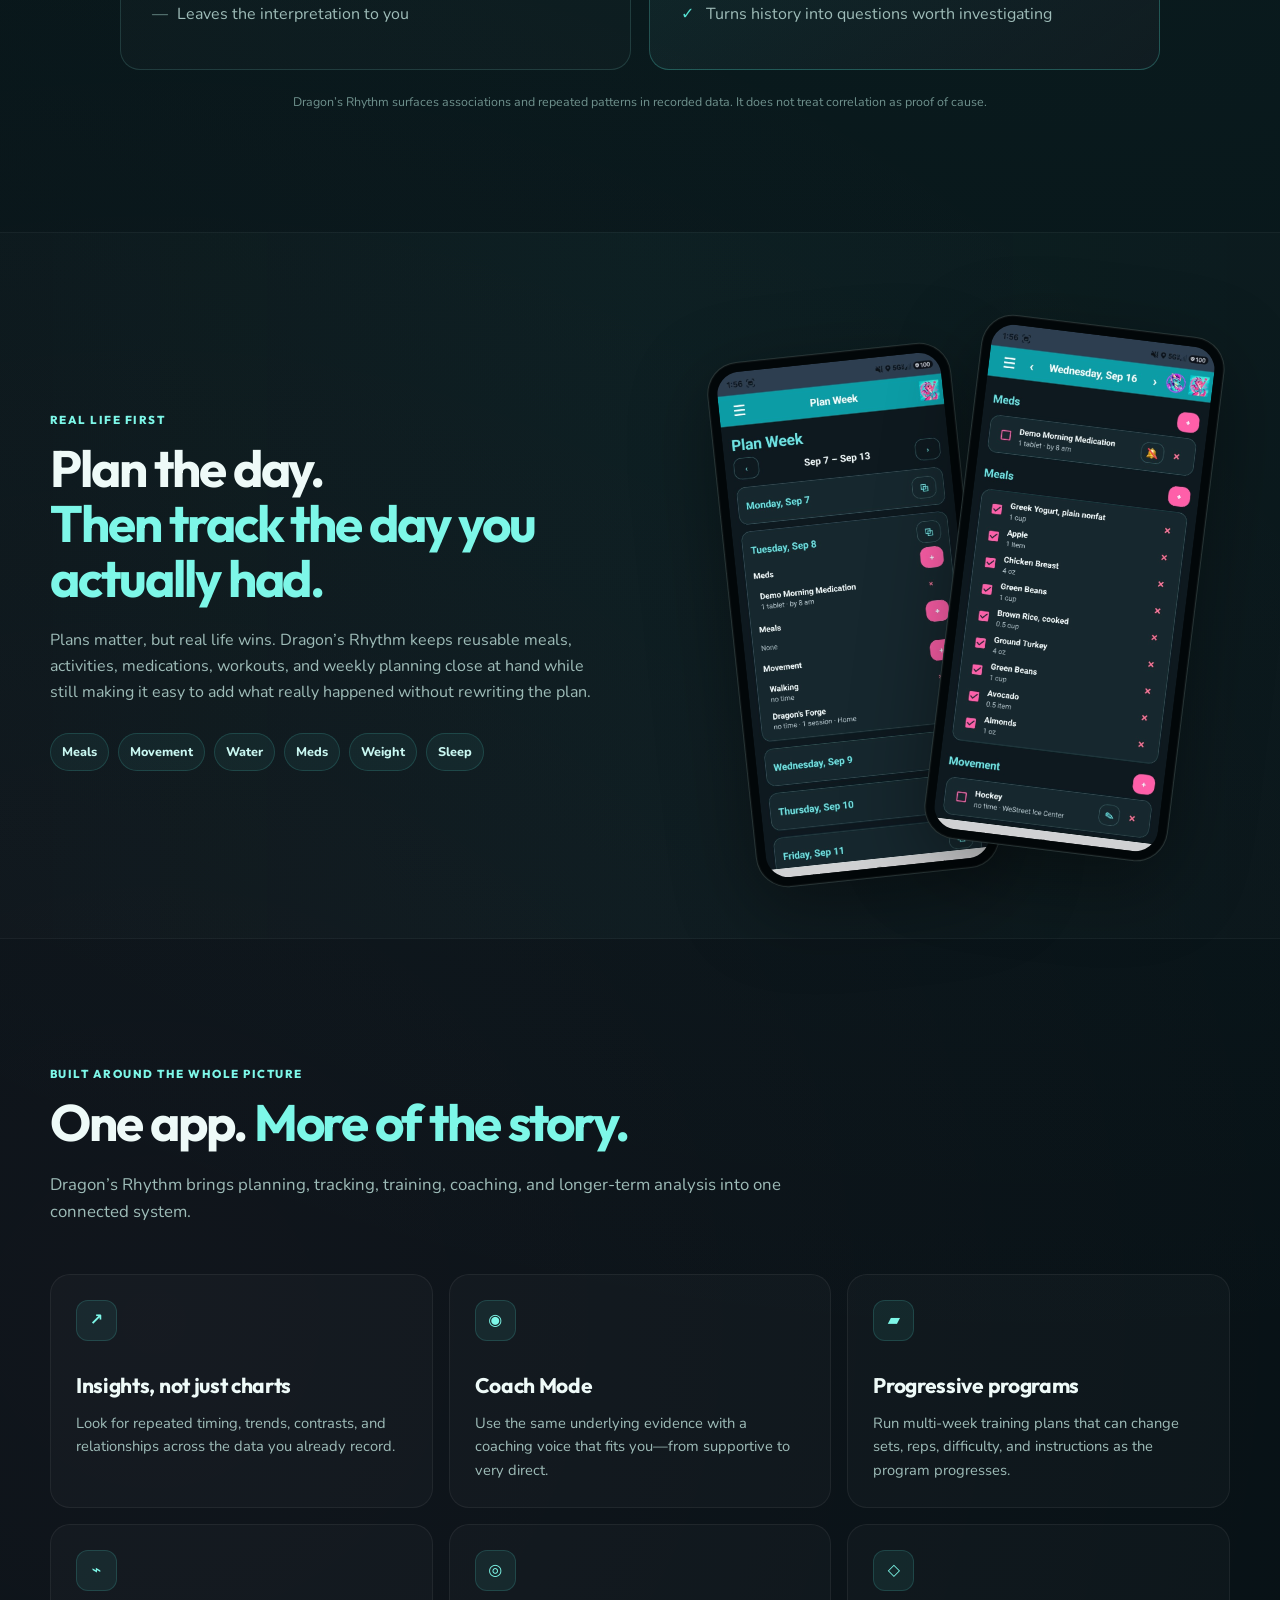
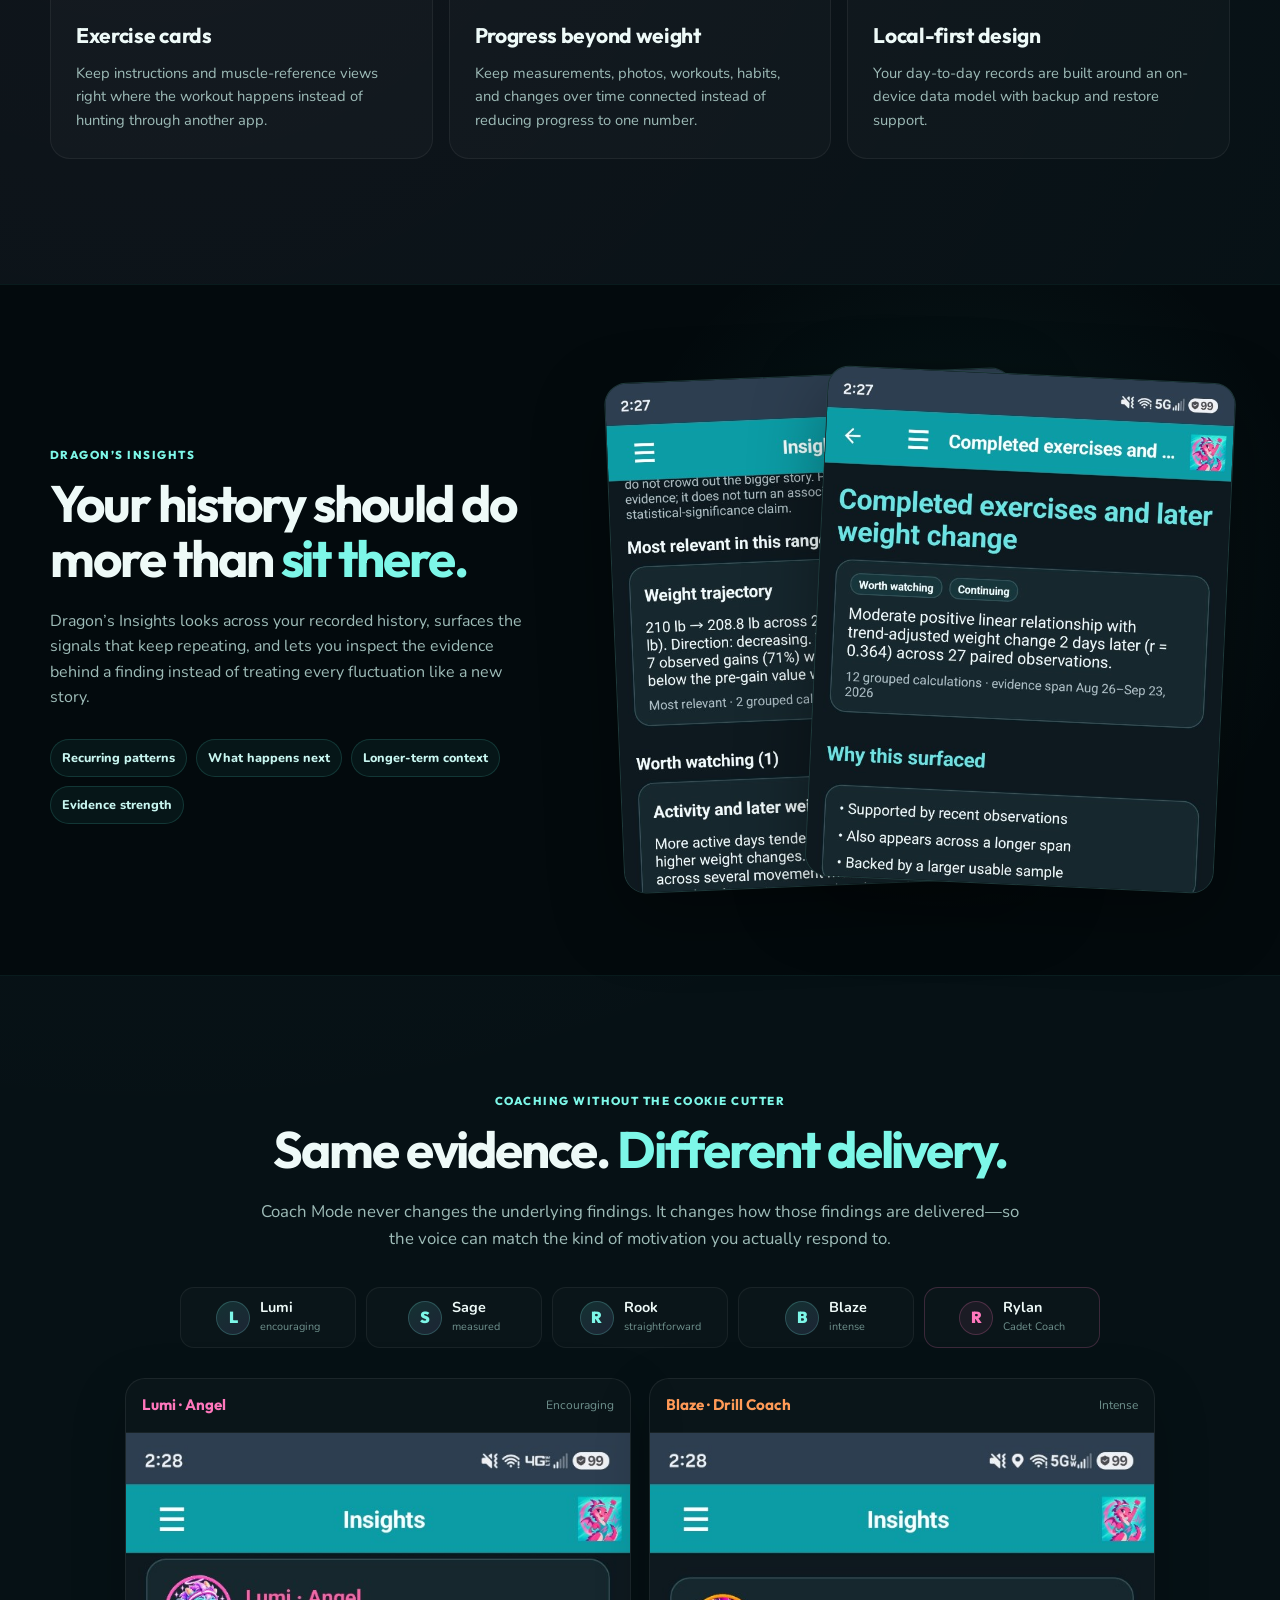
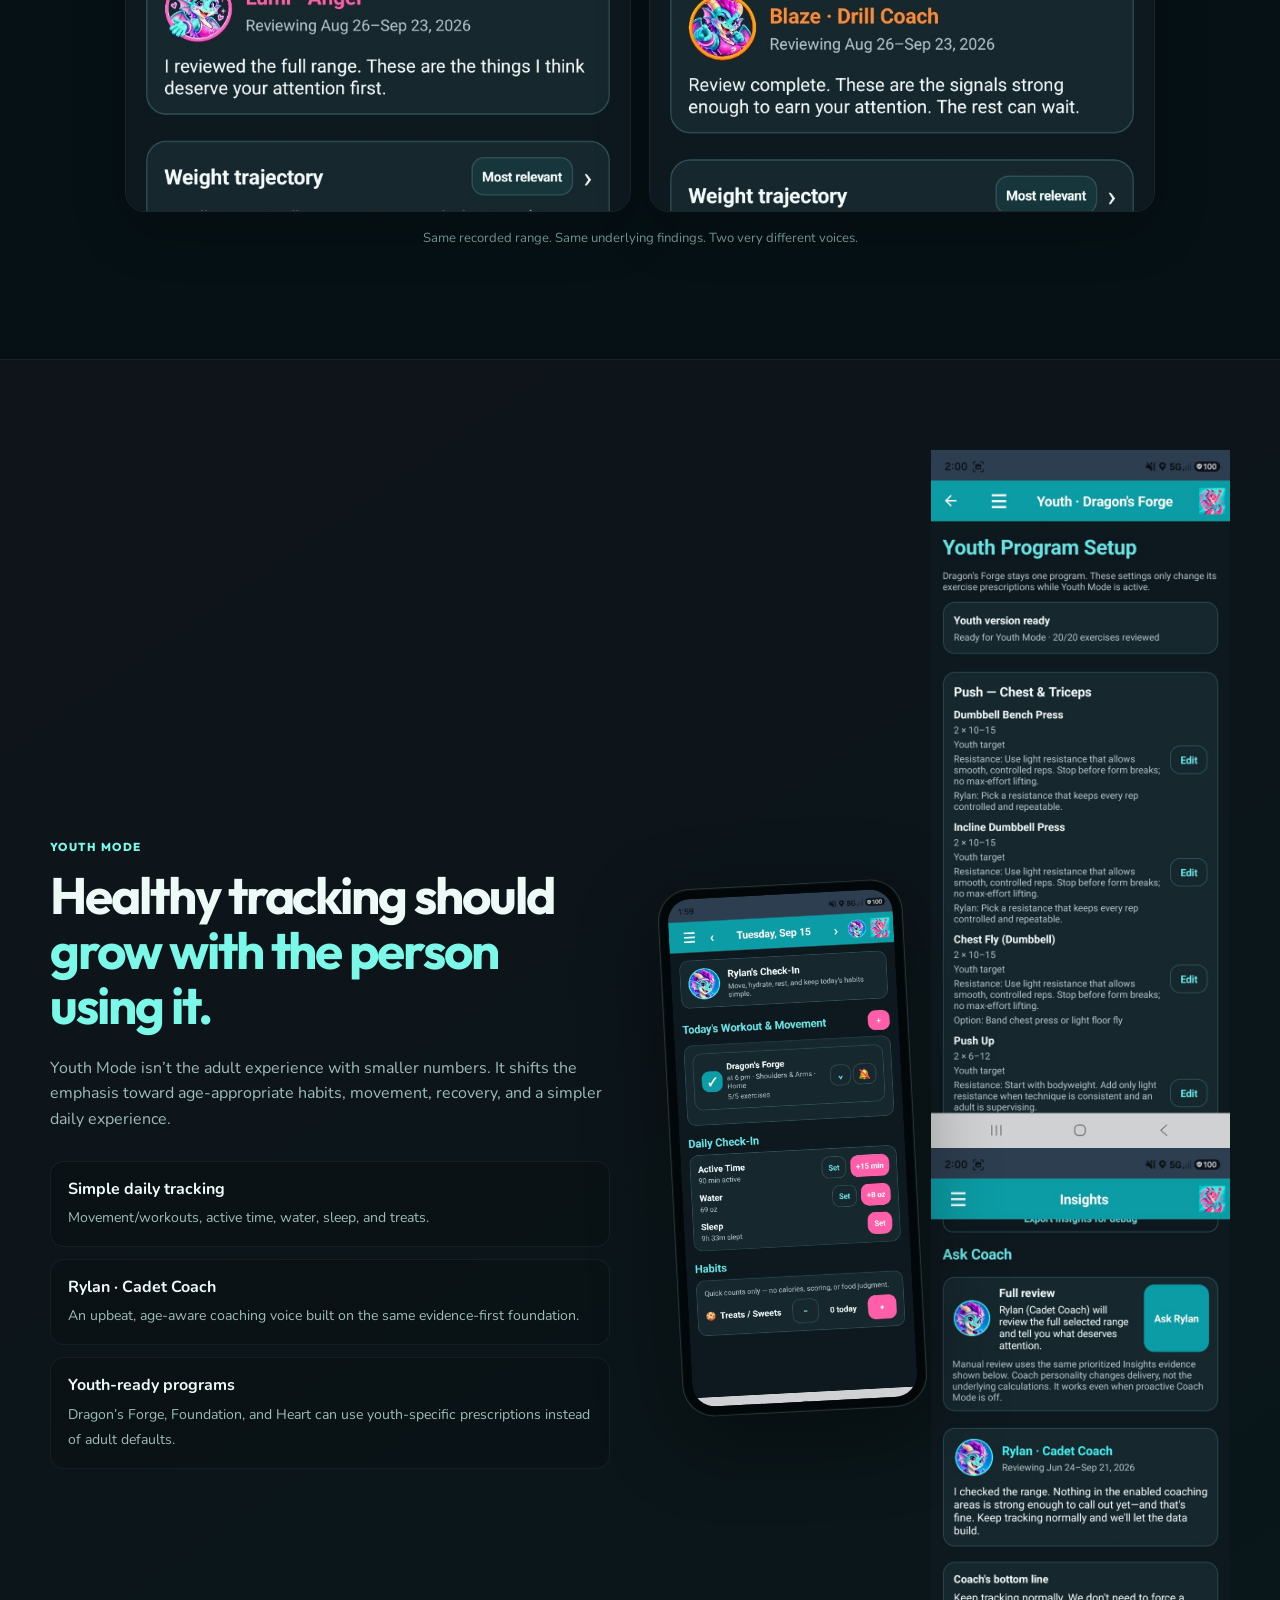
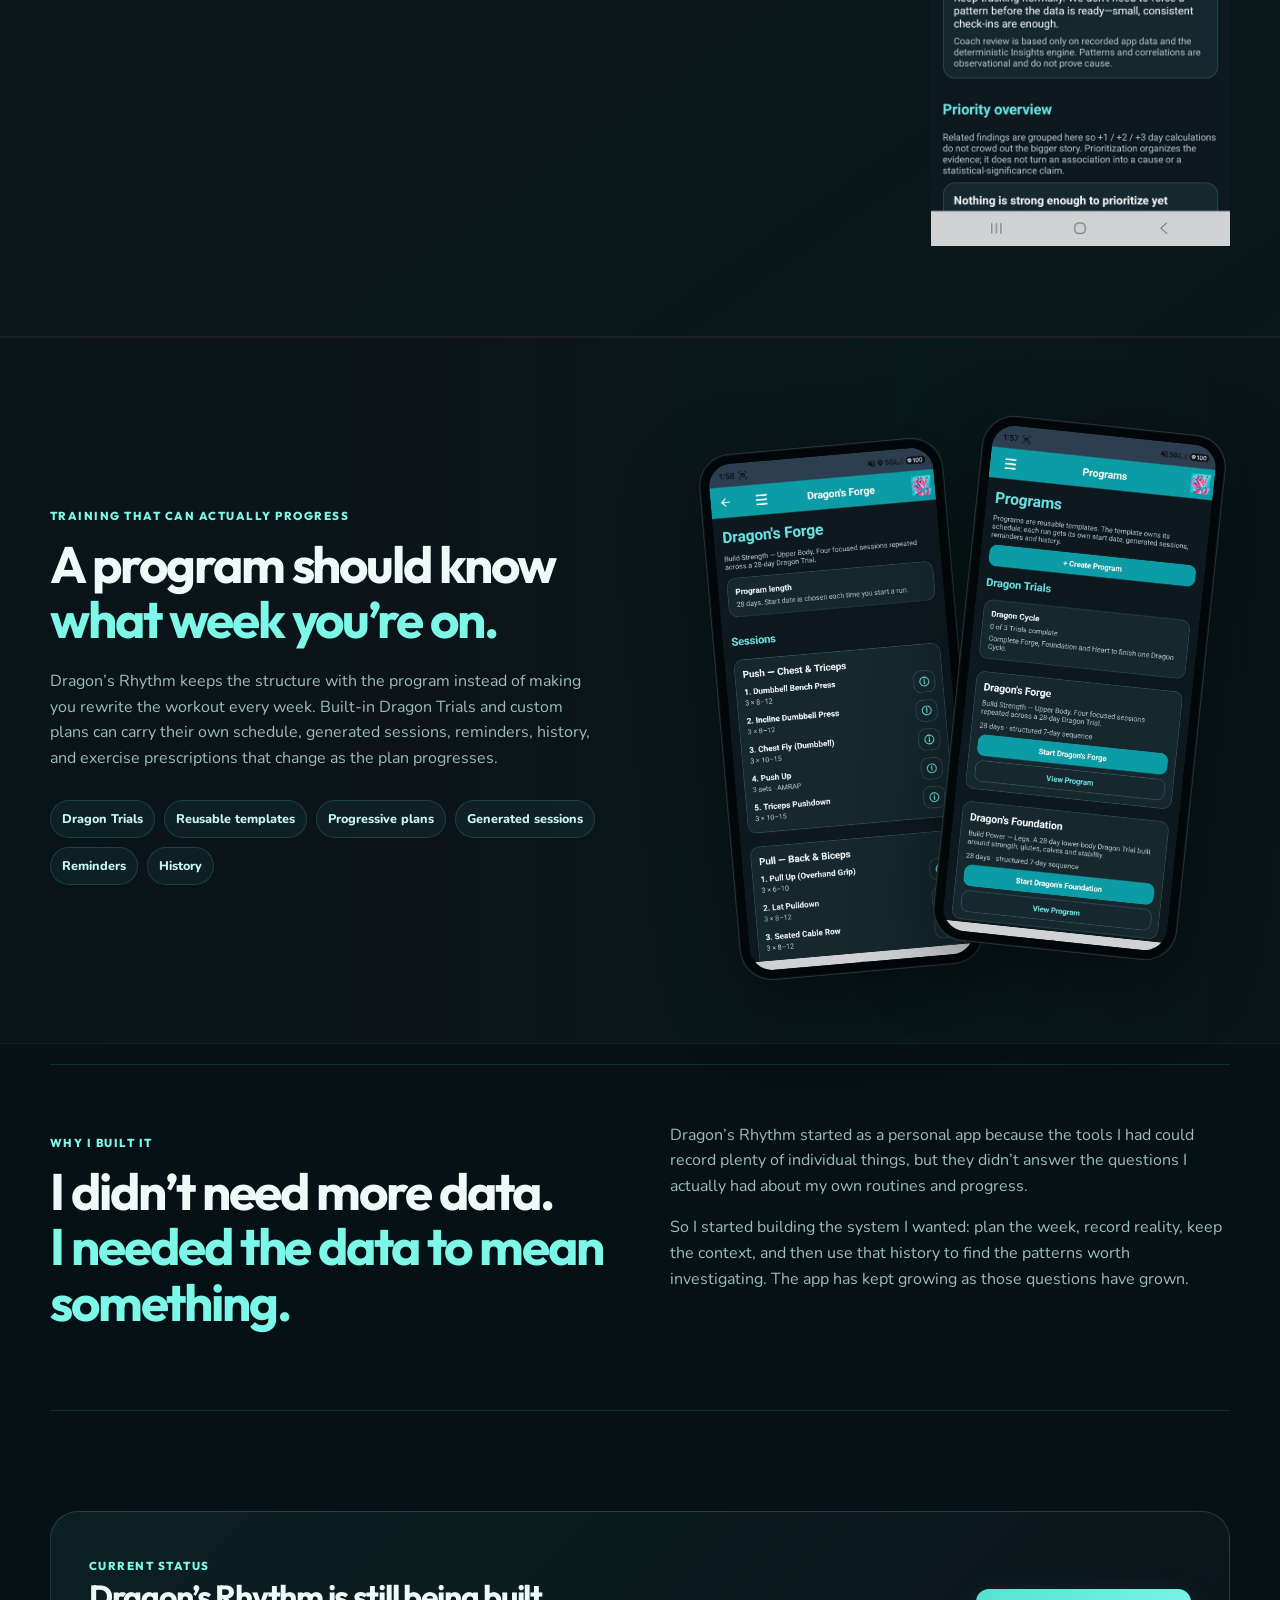
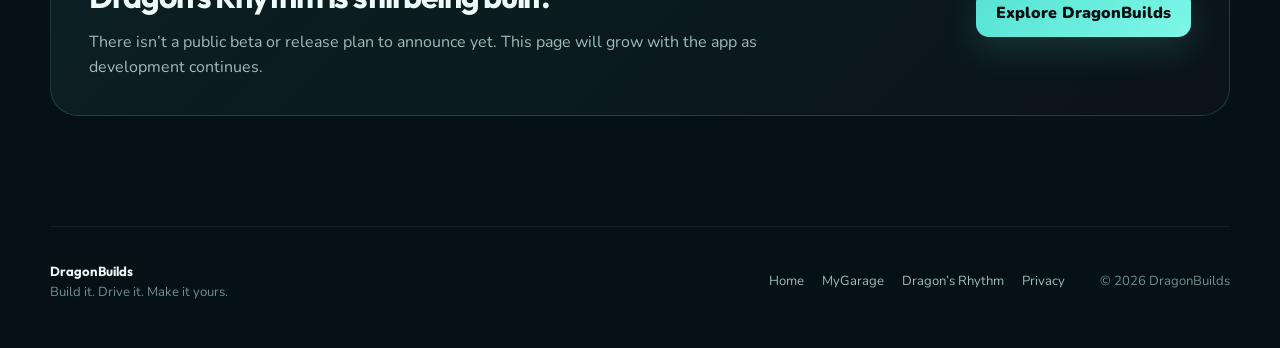
==== commit 1f6387dd: "Add files via upload" ====
--- a/docs/dragonsrhythm/index.html
+++ b/docs/dragonsrhythm/index.html
@@ -176,54 +176,56 @@
             <p class="eyebrow plain">DRAGON’S INSIGHTS</p>
             <h2>Your history should do more than <span>sit there.</span></h2>
             <p>
-              Dragon’s Insights looks across your recorded history, surfaces the strongest recurring signals,
-              and lets you drill into why a finding earned attention.
-            </p>
-            <div class="question-stack">
-              <div>Does this pattern repeat on certain days of the week?</div>
-              <div>What tends to happen after a particular meal or activity?</div>
-              <div>Is a short-term change part of a larger recurring rhythm?</div>
-              <div>Why did this finding surface in the first place?</div>
-            </div>
-          </div>
-          <div class="duo-screens insights-screens" aria-label="Dragon’s Rhythm Insights screens">
-            <div class="phone phone-secondary phone-left">
-              <img class="app-shot" src="images/insights-priority-summary.jpg" alt="Dragon’s Rhythm Insights priority overview showing the most relevant and worth-watching findings in Aqua Dark mode." />
-            </div>
-            <div class="phone phone-secondary phone-right">
-              <img class="app-shot" src="images/insights-detail.jpg" alt="Dragon’s Rhythm Insights detail screen showing why a finding surfaced and the grouped calculations supporting it." />
-            </div>
+              Dragon’s Insights looks across your recorded history, surfaces the signals that keep repeating,
+              and lets you inspect the evidence behind a finding instead of treating every fluctuation like a new story.
+            </p>
+            <div class="insight-points" aria-label="What Dragon’s Insights looks for">
+              <span>Recurring patterns</span>
+              <span>What happens next</span>
+              <span>Longer-term context</span>
+              <span>Evidence strength</span>
+            </div>
+          </div>
+          <div class="insights-visual" aria-label="Dragon’s Rhythm Insights screens">
+            <figure class="insights-panel insights-panel-overview">
+              <img src="images/insights-priority-summary.jpg" alt="Dragon’s Rhythm Insights priority overview showing the most relevant and worth-watching findings in Aqua Dark mode." />
+            </figure>
+            <figure class="insights-panel insights-panel-detail">
+              <img src="images/insights-detail.jpg" alt="Dragon’s Rhythm Insights detail screen showing why a finding surfaced and the grouped calculations supporting it." />
+            </figure>
           </div>
         </div>
       </section>
 
       <section class="coach-showcase section-pad">
-        <div class="section-heading center">
+        <div class="section-heading center coach-heading">
           <p class="eyebrow plain">COACHING WITHOUT THE COOKIE CUTTER</p>
           <h2>Same evidence. <span>Different delivery.</span></h2>
           <p>
-            Coach personalities don’t change the underlying Insights engine. They change the way the same findings are
-            framed—whether you want gentle encouragement, directness, or a more forceful push.
+            Coach Mode never changes the underlying findings. It changes how those findings are delivered—so the voice can
+            match the kind of motivation you actually respond to.
           </p>
         </div>
 
-        <div class="coach-row">
-          <div class="coach-persona"><div class="coach-avatar">L</div><strong>Lumi</strong><span>encouraging</span></div>
-          <div class="coach-persona"><div class="coach-avatar">S</div><strong>Sage</strong><span>measured</span></div>
-          <div class="coach-persona"><div class="coach-avatar">R</div><strong>Rook</strong><span>straightforward</span></div>
-          <div class="coach-persona"><div class="coach-avatar">B</div><strong>Blaze</strong><span>intense</span></div>
-          <div class="coach-persona youth"><div class="coach-avatar">R</div><strong>Rylan</strong><span>Cadet Coach</span></div>
-        </div>
-
-        <div class="coach-screens" aria-label="Dragon’s Rhythm coach personality examples">
-          <div class="phone phone-secondary coach-phone coach-lumi">
-            <img class="app-shot" src="images/coach-lumi.jpg" alt="Lumi, the Angel coach, interpreting the same Insights findings with a more encouraging delivery." />
-          </div>
-          <div class="phone phone-secondary coach-phone coach-blaze">
-            <img class="app-shot" src="images/coach-blaze.jpg" alt="Blaze, the Drill Coach, interpreting the same Insights findings with a more intense delivery." />
-          </div>
-        </div>
-        <p class="coach-caption">Same recorded range. Two different voices.</p>
+        <div class="coach-row coach-row-compact" aria-label="Coach personalities">
+          <div class="coach-persona"><div class="coach-avatar">L</div><div><strong>Lumi</strong><span>encouraging</span></div></div>
+          <div class="coach-persona"><div class="coach-avatar">S</div><div><strong>Sage</strong><span>measured</span></div></div>
+          <div class="coach-persona"><div class="coach-avatar">R</div><div><strong>Rook</strong><span>straightforward</span></div></div>
+          <div class="coach-persona"><div class="coach-avatar">B</div><div><strong>Blaze</strong><span>intense</span></div></div>
+          <div class="coach-persona youth"><div class="coach-avatar">R</div><div><strong>Rylan</strong><span>Cadet Coach</span></div></div>
+        </div>
+
+        <div class="coach-compare" aria-label="Same findings delivered by two different coaches">
+          <article class="coach-example coach-example-lumi">
+            <div class="coach-example-label"><strong>Lumi · Angel</strong><span>Encouraging</span></div>
+            <div class="coach-crop"><img src="images/coach-lumi.jpg" alt="Lumi interpreting the Aug 26–Sep 23 Insights range in an encouraging voice." /></div>
+          </article>
+          <article class="coach-example coach-example-blaze">
+            <div class="coach-example-label"><strong>Blaze · Drill Coach</strong><span>Intense</span></div>
+            <div class="coach-crop"><img src="images/coach-blaze.jpg" alt="Blaze interpreting the same Aug 26–Sep 23 Insights range in a more intense voice." /></div>
+          </article>
+        </div>
+        <p class="coach-caption">Same recorded range. Same underlying findings. Two very different voices.</p>
       </section>
 
       <section class="youth-section">
@@ -257,28 +259,27 @@
         </div>
       </section>
 
-      <section class="programs-section section-pad">
-        <div class="section-heading">
-          <p class="eyebrow plain">TRAINING THAT CAN ACTUALLY PROGRESS</p>
-          <h2>A program should know <span>what week you’re on.</span></h2>
-          <p>
-            Dragon’s Rhythm supports reusable activities and structured programs—including training plans whose instructions can evolve over multiple weeks.
-          </p>
-        </div>
-        <div class="program-layout">
-          <div class="program-visuals">
-            <div class="showcase-shot program-shot">
-              <img src="images/dragons-forge.jpg" alt="Dragon’s Forge program detail screen showing structured sessions, exercises, sets, and rep ranges." />
-            </div>
-            <div class="showcase-shot program-list-shot">
-              <img src="images/programs-list.jpg" alt="Dragon’s Rhythm Programs screen showing Dragon Trials and reusable program templates." />
-            </div>
-          </div>
-          <div class="program-list">
-            <article><span>01</span><div><strong>Dragon’s Forge</strong><p>Upper-body focused training.</p></div></article>
-            <article><span>02</span><div><strong>Dragon’s Foundation</strong><p>Legs and lower-body strength.</p></div></article>
-            <article><span>03</span><div><strong>Dragon’s Heart</strong><p>Core-focused training.</p></div></article>
-            <article><span>04</span><div><strong>Custom progressive plans</strong><p>Multi-week progression for equipment, exercises, and goals that don’t stay static.</p></div></article>
+      <section class="feature-band programs-section">
+        <div class="section-pad feature-split">
+          <div class="feature-copy">
+            <p class="eyebrow plain">TRAINING THAT CAN ACTUALLY PROGRESS</p>
+            <h2>A program should know<br /><span>what week you’re on.</span></h2>
+            <p>
+              Dragon’s Rhythm keeps the structure with the program instead of making you rewrite the workout every week.
+              Built-in Dragon Trials and custom plans can carry their own schedule, generated sessions, reminders, history,
+              and exercise prescriptions that change as the plan progresses.
+            </p>
+            <div class="feature-pills" aria-label="Program features">
+              <span>Dragon Trials</span><span>Reusable templates</span><span>Progressive plans</span><span>Generated sessions</span><span>Reminders</span><span>History</span>
+            </div>
+          </div>
+          <div class="duo-screens program-screens" aria-label="Dragon’s Rhythm program screens">
+            <div class="phone phone-secondary phone-left">
+              <img class="app-shot" src="images/dragons-forge.jpg" alt="Dragon’s Forge program detail screen showing structured sessions, exercises, sets, and rep ranges." />
+            </div>
+            <div class="phone phone-secondary phone-right">
+              <img class="app-shot" src="images/programs-list.jpg" alt="Dragon’s Rhythm Programs screen showing Dragon Trials and reusable program templates." />
+            </div>
           </div>
         </div>
       </section>
--- a/docs/dragonsrhythm/dragonsrhythm.css
+++ b/docs/dragonsrhythm/dragonsrhythm.css
@@ -232,55 +232,114 @@
 .insights-showcase {
   border-top: 1px solid rgba(85,226,210,.08);
   border-bottom: 1px solid rgba(85,226,210,.08);
-  background: radial-gradient(circle at 75% 40%, rgba(85,226,210,.08), transparent 33%), var(--bg-deep);
+  background: radial-gradient(circle at 75% 40%, rgba(85,226,210,.075), transparent 34%), var(--bg-deep);
 }
 .insights-layout {
-  min-height: 720px;
+  min-height: 690px;
   display: grid;
-  grid-template-columns: .85fr 1.15fr;
-  align-items: center;
-  gap: 60px;
-  padding-top: 95px;
-  padding-bottom: 95px;
-}
-.question-stack { display: grid; gap: 11px; margin-top: 30px; }
-.question-stack div {
-  padding: 12px 14px 12px 38px;
-  border: 1px solid rgba(255,255,255,.055);
-  border-radius: 12px;
-  color: #d9eeeb;
-  font-size: .9rem;
+  grid-template-columns: .88fr 1.12fr;
+  align-items: center;
+  gap: 70px;
+  padding-top: 90px;
+  padding-bottom: 90px;
+}
+.insights-copy > p:not(.eyebrow) { max-width: 560px; }
+.insight-points { display: flex; flex-wrap: wrap; gap: 9px; margin-top: 28px; }
+.insight-points span {
+  padding: 8px 11px;
+  border-radius: 999px;
+  background: rgba(85,226,210,.055);
+  border: 1px solid rgba(85,226,210,.16);
+  color: #c8f6f0;
+  font-weight: 800;
+  font-size: .79rem;
+}
+.insights-visual {
+  position: relative;
+  min-height: 510px;
+  width: 100%;
+  max-width: 610px;
+  justify-self: center;
+}
+.insights-panel {
+  position: absolute;
+  margin: 0;
+  width: 67%;
+  aspect-ratio: 4 / 5;
+  overflow: hidden;
+  border-radius: 22px;
+  border: 1px solid rgba(133,231,219,.18);
+  background: #071216;
+  box-shadow: 0 24px 70px rgba(0,0,0,.34);
+}
+.insights-panel img { width: 100%; height: 100%; object-fit: cover; object-position: top center; }
+.insights-panel-overview { left: 0; top: 0; transform: rotate(-2.4deg); }
+.insights-panel-detail { right: 0; bottom: 0; transform: rotate(2.7deg); }
+
+.coach-showcase { padding-top: 105px; padding-bottom: 110px; }
+.coach-heading { margin-bottom: 34px; }
+.coach-row { display: grid; grid-template-columns: repeat(5, 1fr); gap: 10px; margin: 0 auto 30px; }
+.coach-row-compact { max-width: 920px; }
+.coach-persona {
+  min-width: 0;
+  display: flex;
+  flex-direction: row;
+  align-items: center;
+  justify-content: center;
+  text-align: left;
+  gap: 10px;
+  padding: 12px 14px;
+  border-radius: 14px;
+  border: 1px solid rgba(255,255,255,.06);
   background: rgba(255,255,255,.018);
-  position: relative;
-}
-.question-stack div::before { content: "?"; position: absolute; left: 13px; color: var(--pink); font-weight: 900; }
-.insights-screens { min-height: 620px; max-width: 620px; width: 100%; justify-self: center; }
-.insights-screens .phone-left { left: 7%; top: 2%; transform: rotate(-5deg); }
-.insights-screens .phone-right { right: 4%; bottom: 0; transform: rotate(6deg); }
-
-.coach-showcase { padding-top: 115px; padding-bottom: 125px; }
-.coach-row { display: grid; grid-template-columns: repeat(5, 1fr); gap: 12px; margin: 44px 0 28px; }
-.coach-persona { display: flex; flex-direction: column; align-items: center; text-align: center; gap: 2px; padding: 20px 10px; border-radius: 17px; border: 1px solid rgba(255,255,255,.06); background: rgba(255,255,255,.018); }
-.coach-avatar { width: 48px; height: 48px; display: grid; place-items: center; border-radius: 50%; margin-bottom: 8px; font-family: "Outfit", sans-serif; font-weight: 900; background: linear-gradient(145deg, rgba(85,226,210,.14), rgba(169,151,255,.12)); border: 1px solid rgba(125,247,232,.2); color: var(--aqua-bright); }
-.coach-persona span { font-size: .75rem; color: var(--muted-2); }
+}
+.coach-persona > div:last-child { min-width: 0; }
+.coach-avatar {
+  flex: 0 0 auto;
+  width: 34px;
+  height: 34px;
+  display: grid;
+  place-items: center;
+  border-radius: 50%;
+  font-family: "Outfit", sans-serif;
+  font-weight: 900;
+  background: linear-gradient(145deg, rgba(85,226,210,.14), rgba(169,151,255,.12));
+  border: 1px solid rgba(125,247,232,.2);
+  color: var(--aqua-bright);
+}
+.coach-persona strong { display: block; font-size: .9rem; line-height: 1.1; }
+.coach-persona span { display: block; margin-top: 2px; font-size: .68rem; color: var(--muted-2); white-space: nowrap; }
 .coach-persona.youth { border-color: rgba(255,119,188,.2); }
 .coach-persona.youth .coach-avatar { color: var(--pink); background: rgba(255,119,188,.07); border-color: rgba(255,119,188,.22); }
-.coach-screens {
-  position: relative;
-  min-height: 600px;
-  max-width: 720px;
-  width: 100%;
+.coach-compare {
+  max-width: 1030px;
   margin: 0 auto;
-}
-.coach-phone { position: absolute; }
-.coach-lumi { left: 9%; top: 2%; transform: rotate(-5deg); }
-.coach-blaze { right: 9%; bottom: 0; transform: rotate(5deg); }
-.coach-caption {
-  margin: 18px 0 0;
-  text-align: center;
-  color: var(--muted-2);
-  font-size: .84rem;
-}
+  display: grid;
+  grid-template-columns: 1fr 1fr;
+  gap: 18px;
+}
+.coach-example {
+  overflow: hidden;
+  border-radius: 20px;
+  border: 1px solid rgba(255,255,255,.07);
+  background: rgba(255,255,255,.018);
+  box-shadow: 0 18px 55px rgba(0,0,0,.2);
+}
+.coach-example-label {
+  display: flex;
+  align-items: center;
+  justify-content: space-between;
+  gap: 14px;
+  padding: 14px 16px;
+  border-bottom: 1px solid rgba(255,255,255,.055);
+}
+.coach-example-label strong { font-family: "Outfit", sans-serif; font-size: .95rem; }
+.coach-example-label span { color: var(--muted-2); font-size: .75rem; }
+.coach-example-lumi .coach-example-label strong { color: var(--pink); }
+.coach-example-blaze .coach-example-label strong { color: #ff9a57; }
+.coach-crop { aspect-ratio: 4 / 3; overflow: hidden; background: #071216; }
+.coach-crop img { width: 100%; height: 100%; object-fit: cover; object-position: top center; }
+.coach-caption { margin: 16px 0 0; text-align: center; color: var(--muted-2); font-size: .82rem; }
 
 .youth-section { border-top: 1px solid rgba(255,119,188,.09); border-bottom: 1px solid rgba(255,119,188,.09); background: linear-gradient(145deg, rgba(255,119,188,.035), rgba(85,226,210,.025)); }
 .youth-grid { min-height: 760px; display: grid; grid-template-columns: 1fr 1fr; gap: 60px; align-items: center; padding-top: 90px; padding-bottom: 90px; }
@@ -293,13 +352,11 @@
 .youth-placeholder { border-color: rgba(255,119,188,.26); }
 .stacked-placeholder { min-height: 300px; align-self: end; }
 
-.programs-section { padding-top: 115px; padding-bottom: 125px; }
-.program-layout { display: grid; grid-template-columns: 1.2fr .8fr; gap: 24px; align-items: stretch; }
-.program-shot { min-height: 520px; }
-.program-list { display: grid; gap: 10px; }
-.program-list article { display: grid; grid-template-columns: 50px 1fr; gap: 13px; padding: 18px; border-radius: 15px; border: 1px solid rgba(255,255,255,.055); background: rgba(255,255,255,.018); }
-.program-list article > span { font-family: "Outfit", sans-serif; color: var(--pink); font-weight: 900; font-size: .78rem; }
-.program-list p { margin: 3px 0 0; font-size: .86rem; }
+.programs-section {
+  background: linear-gradient(90deg, rgba(255,255,255,.012), rgba(255,119,188,.022), rgba(85,226,210,.032), rgba(255,255,255,.012));
+}
+.program-screens .phone-left { left: 8%; top: 5%; transform: rotate(-5deg); }
+.program-screens .phone-right { right: 5%; bottom: 2%; transform: rotate(6deg); }
 
 .story-section { padding: 20px 0 100px; }
 .story-card { display: grid; grid-template-columns: 1fr 1fr; gap: 60px; padding-top: 58px; padding-bottom: 58px; border-top: 1px solid rgba(85,226,210,.13); border-bottom: 1px solid rgba(85,226,210,.13); }
@@ -326,12 +383,11 @@
   .feature-split { gap: 20px; }
   .duo-screens { min-height: 590px; max-width: 620px; width: 100%; margin: 0 auto; }
   .feature-grid { grid-template-columns: repeat(2, 1fr); }
-  .insights-layout { gap: 35px; }
-  .insights-screens { min-height: 600px; }
-  .coach-screens { min-height: 580px; max-width: 640px; }
+  .insights-layout { gap: 38px; min-height: auto; }
+  .insights-copy { max-width: 760px; }
+  .insights-visual { min-height: 500px; max-width: 620px; width: 100%; margin: 0 auto; }
+  .coach-row { grid-template-columns: repeat(5, minmax(0,1fr)); }
   .youth-visuals { max-width: 620px; width: 100%; margin: 0 auto; }
-  .program-layout { grid-template-columns: 1fr; }
-  .program-list { grid-template-columns: repeat(2, 1fr); }
   .story-card { grid-template-columns: 1fr; gap: 20px; }
   .site-footer { grid-template-columns: 1fr; text-align: center; }
   .footer-links { justify-content: center; }
@@ -348,17 +404,42 @@
   h2 { font-size: clamp(2.15rem, 10vw, 3.1rem); }
   .hero-visual { min-height: 575px; transform: scale(.9); margin: -20px -30px; }
   .mini-card { width: 180px; }
-  .compare-grid, .feature-grid, .program-list { grid-template-columns: 1fr; }
-  .feature-split, .insights-layout, .youth-grid { padding-top: 70px; padding-bottom: 70px; min-height: auto; }
+  .compare-grid, .feature-grid { grid-template-columns: 1fr; }
+  .feature-split, .youth-grid { padding-top: 70px; padding-bottom: 70px; min-height: auto; }
   .duo-screens { min-height: 510px; transform: scale(.9); margin-top: -15px; }
   .phone-left { left: 0; }
   .phone-right { right: 0; }
-  .insights-screens { min-height: 500px; }
-  .coach-row { grid-template-columns: repeat(2, 1fr); }
-  .coach-screens { min-height: 490px; transform: scale(.9); margin-top: -10px; }
-  .coach-lumi { left: 0; }
-  .coach-blaze { right: 0; }
-  .coach-persona:last-child { grid-column: 1 / -1; }
+
+  .insights-layout { display: block; padding-top: 72px; padding-bottom: 72px; }
+  .insights-copy > p:not(.eyebrow) { max-width: none; }
+  .insight-points { margin-top: 22px; }
+  .insights-visual {
+    display: grid;
+    grid-template-columns: 1fr;
+    gap: 12px;
+    min-height: 0;
+    margin-top: 34px;
+  }
+  .insights-panel {
+    position: relative;
+    inset: auto;
+    width: 100%;
+    aspect-ratio: 4 / 3;
+    transform: none;
+    border-radius: 18px;
+  }
+  .insights-panel-detail { width: 92%; justify-self: end; margin-top: -26px; }
+
+  .coach-showcase { padding-top: 76px; padding-bottom: 78px; }
+  .coach-heading { margin-bottom: 24px; }
+  .coach-row { grid-template-columns: repeat(2, minmax(0,1fr)); gap: 8px; margin-bottom: 24px; }
+  .coach-persona { justify-content: flex-start; padding: 10px 11px; }
+  .coach-persona:last-child { grid-column: 1 / -1; width: calc(50% - 4px); justify-self: center; }
+  .coach-compare { grid-template-columns: 1fr; gap: 12px; }
+  .coach-example-label { padding: 12px 14px; }
+  .coach-crop { aspect-ratio: 4 / 3; }
+  .coach-caption { margin-top: 12px; }
+
   .youth-visuals { grid-template-columns: 1fr; }
   .youth-visuals .phone { justify-self: center; }
   .status-card { flex-direction: column; align-items: flex-start; }
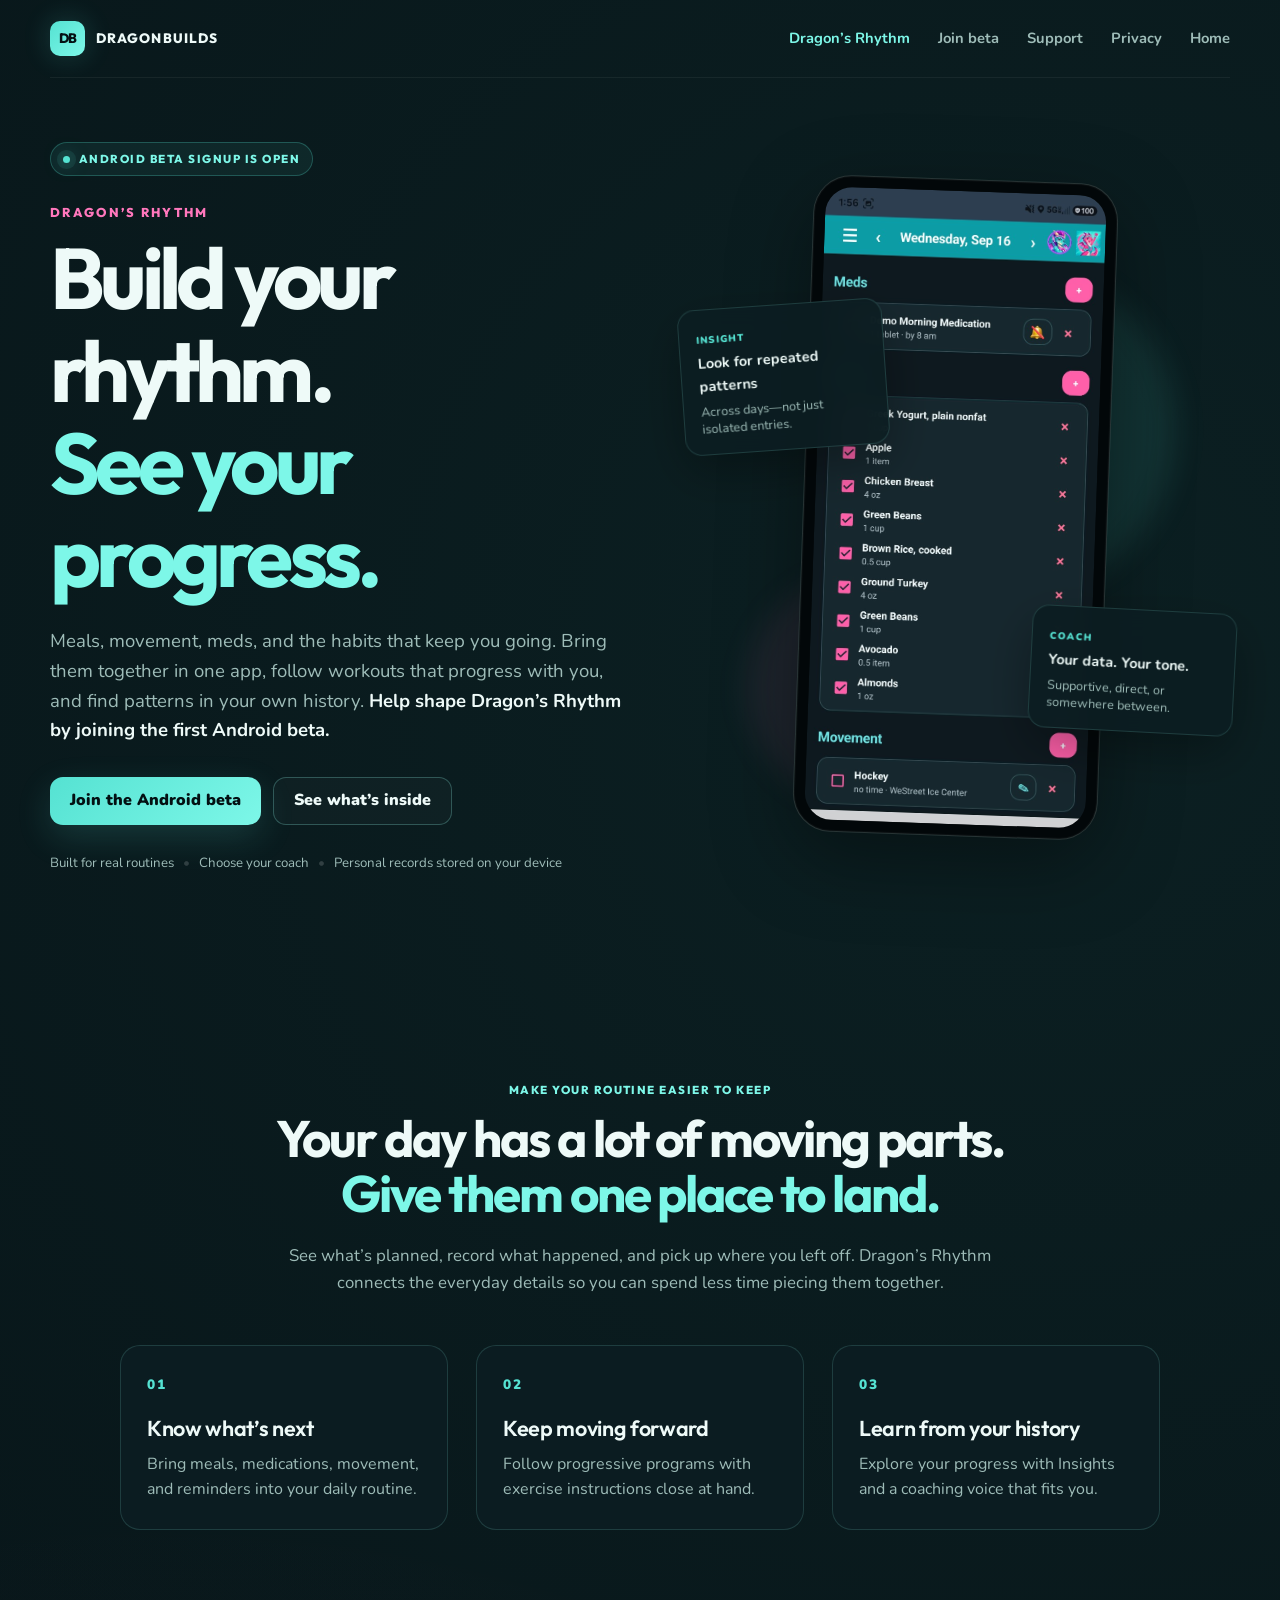
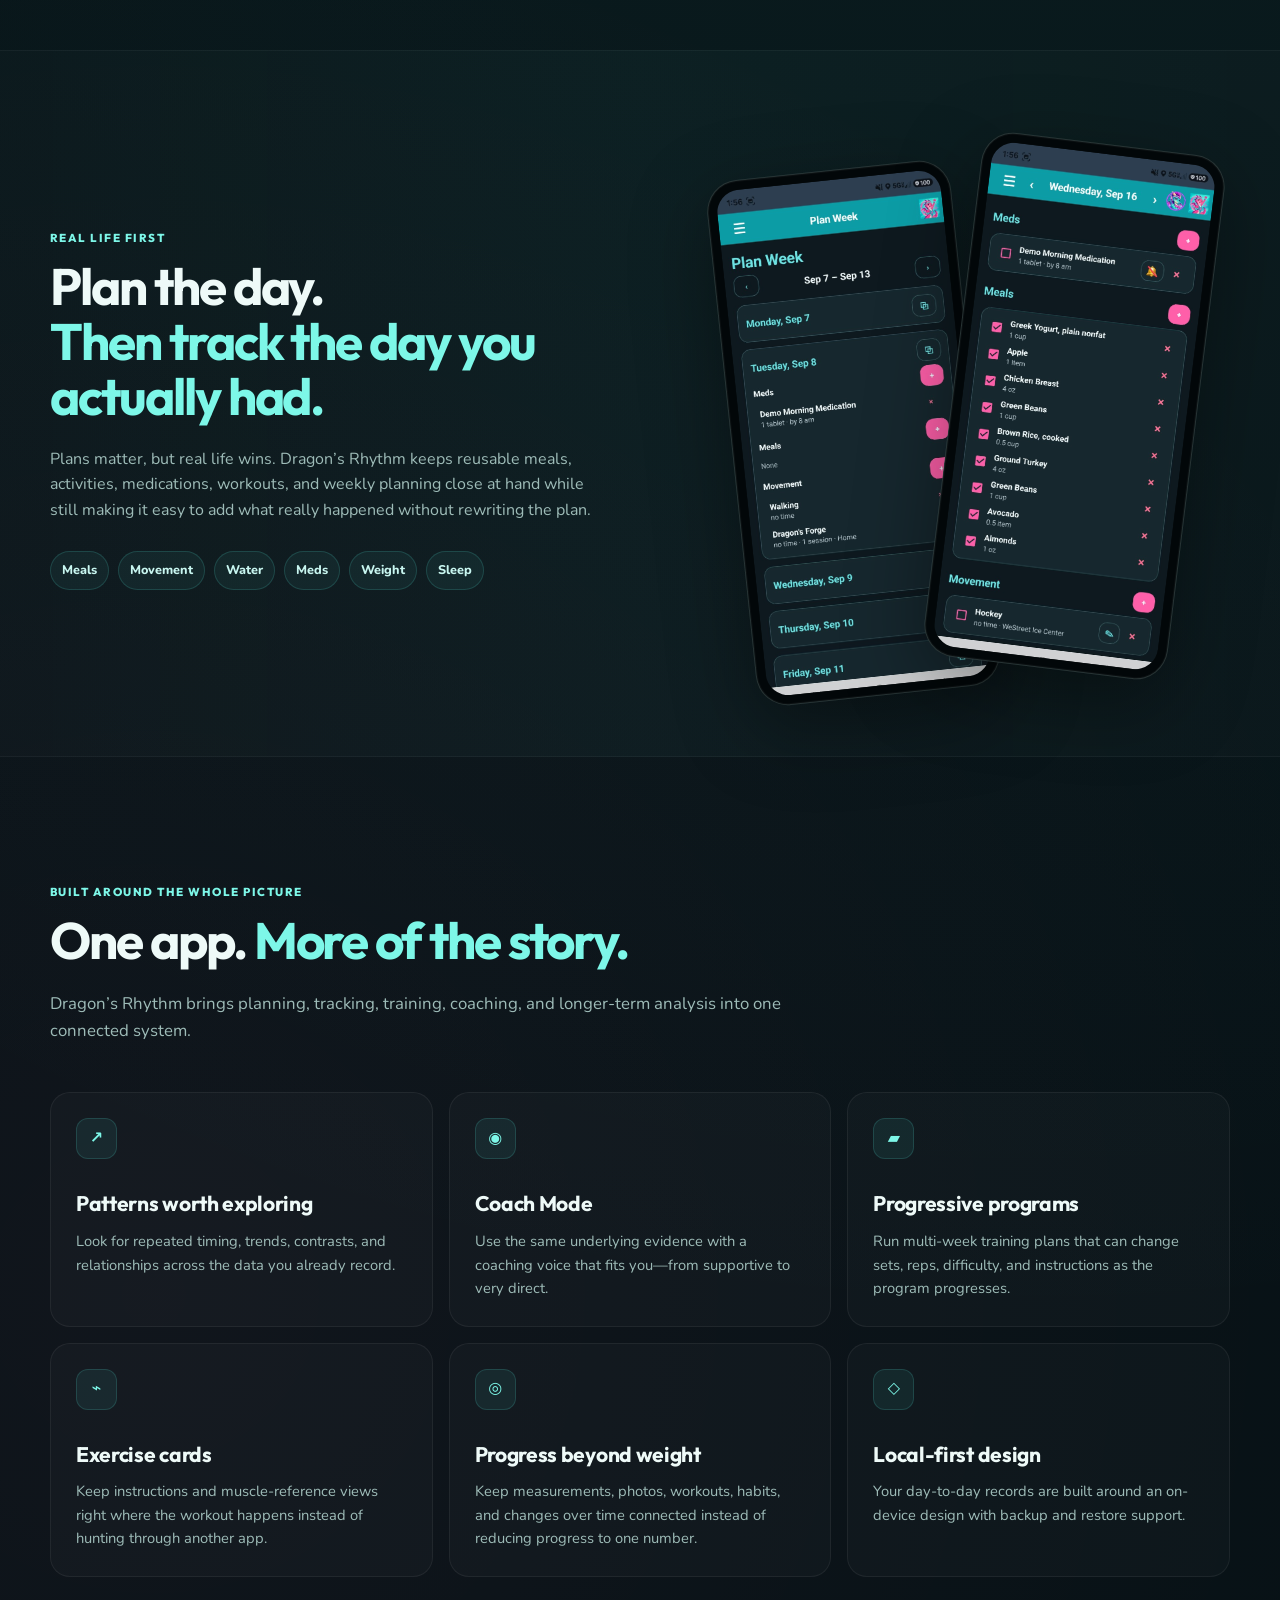
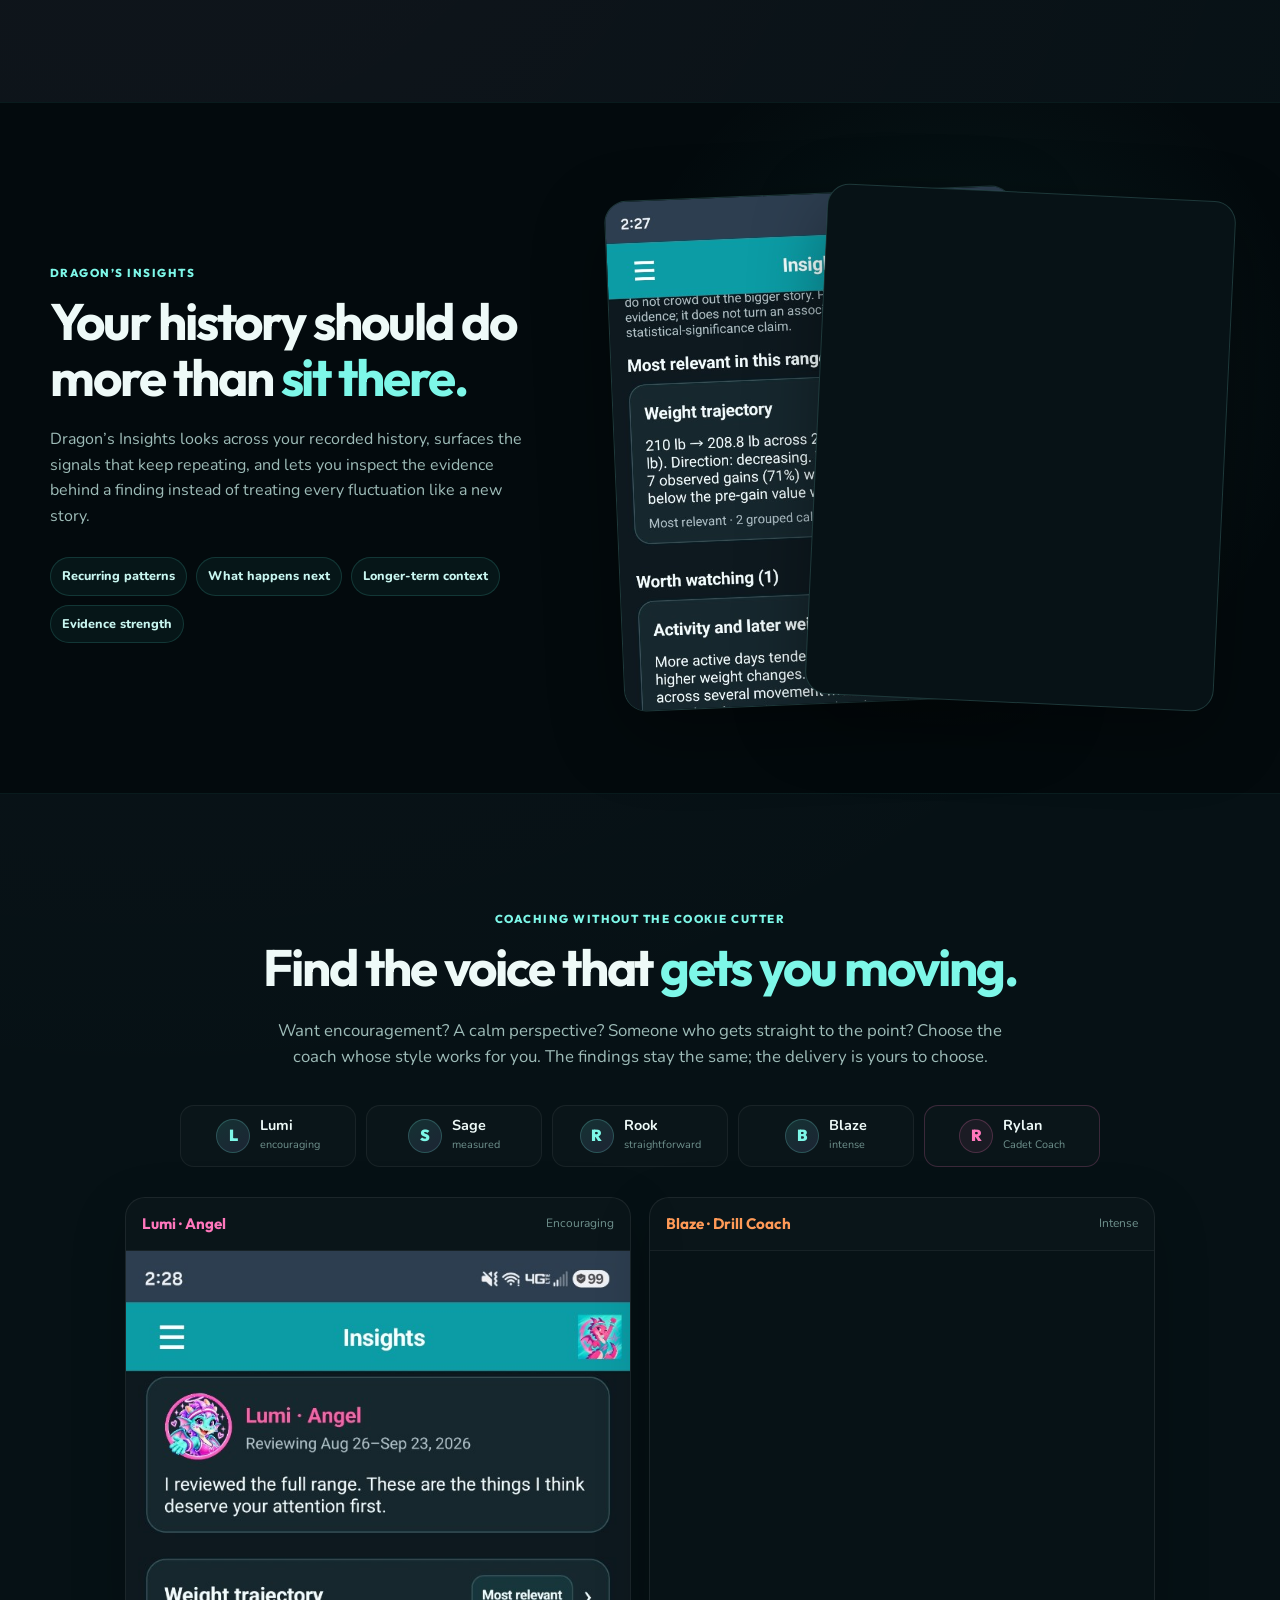
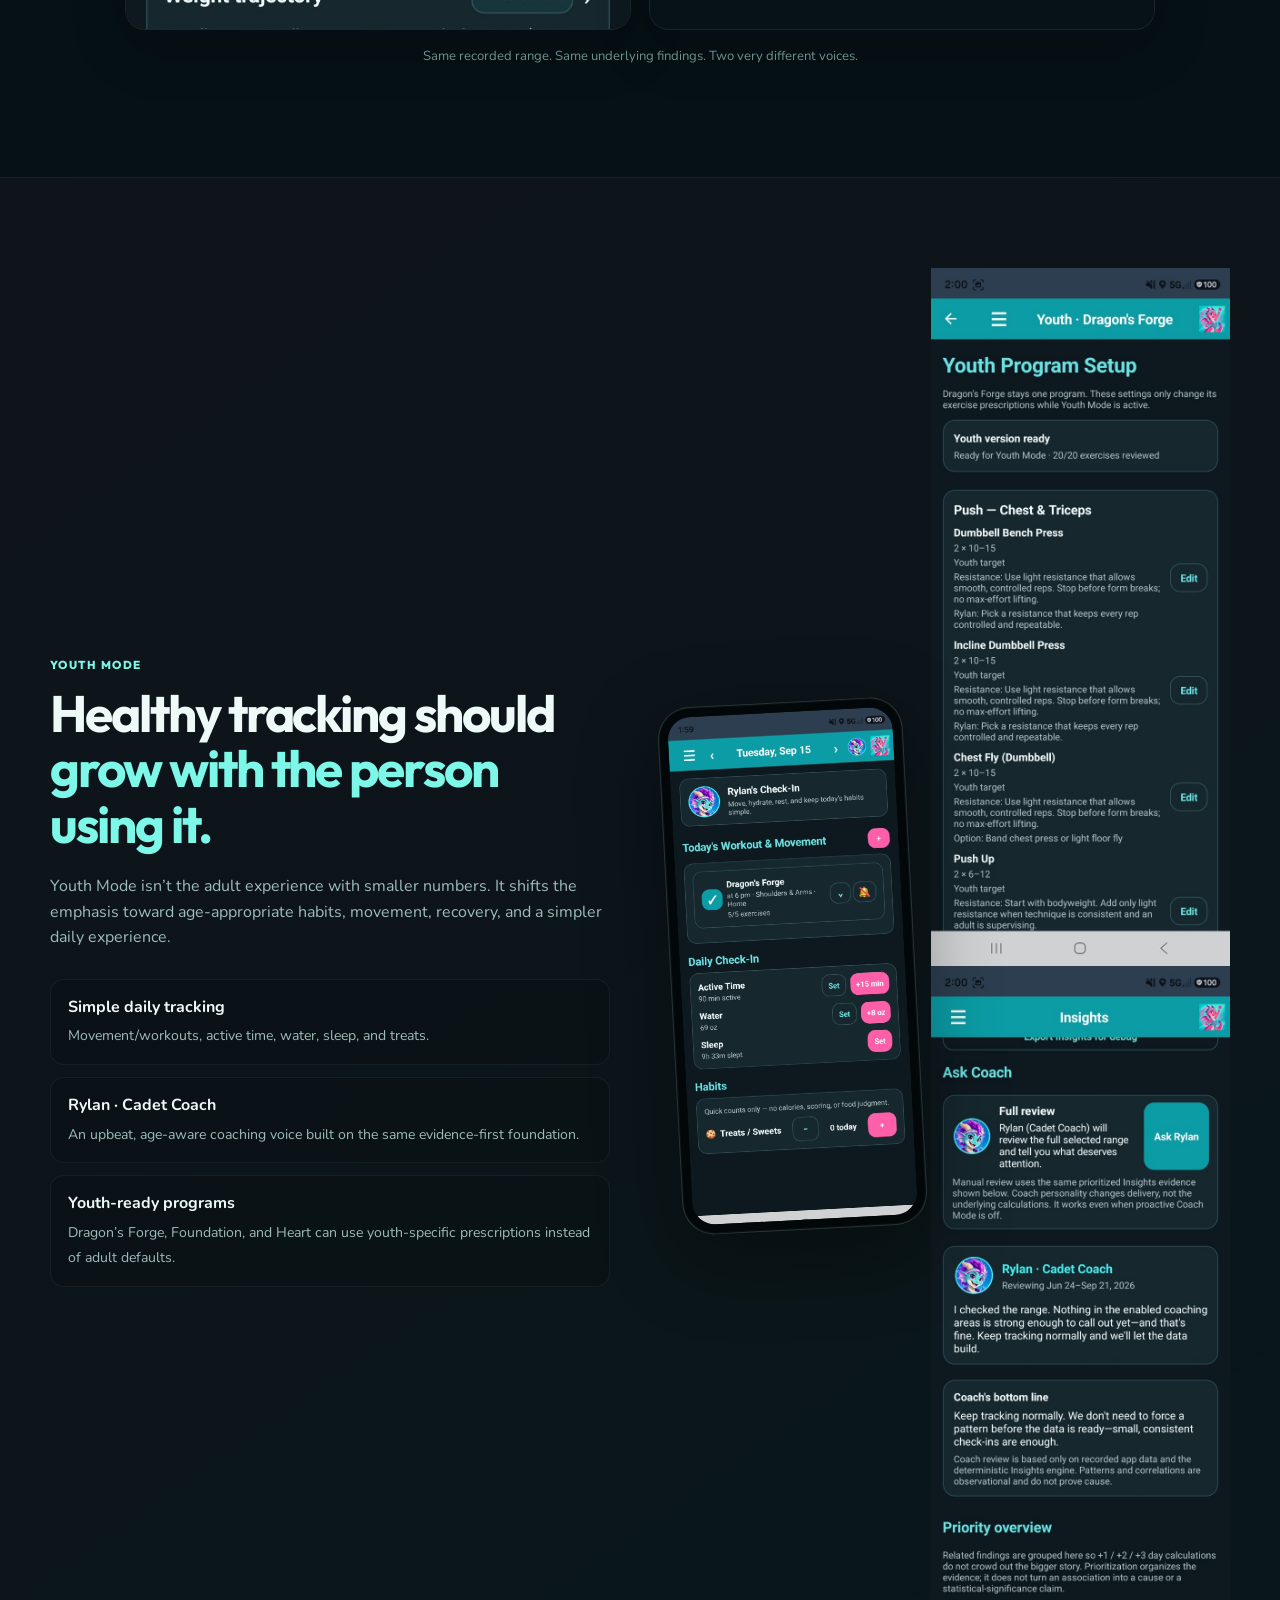
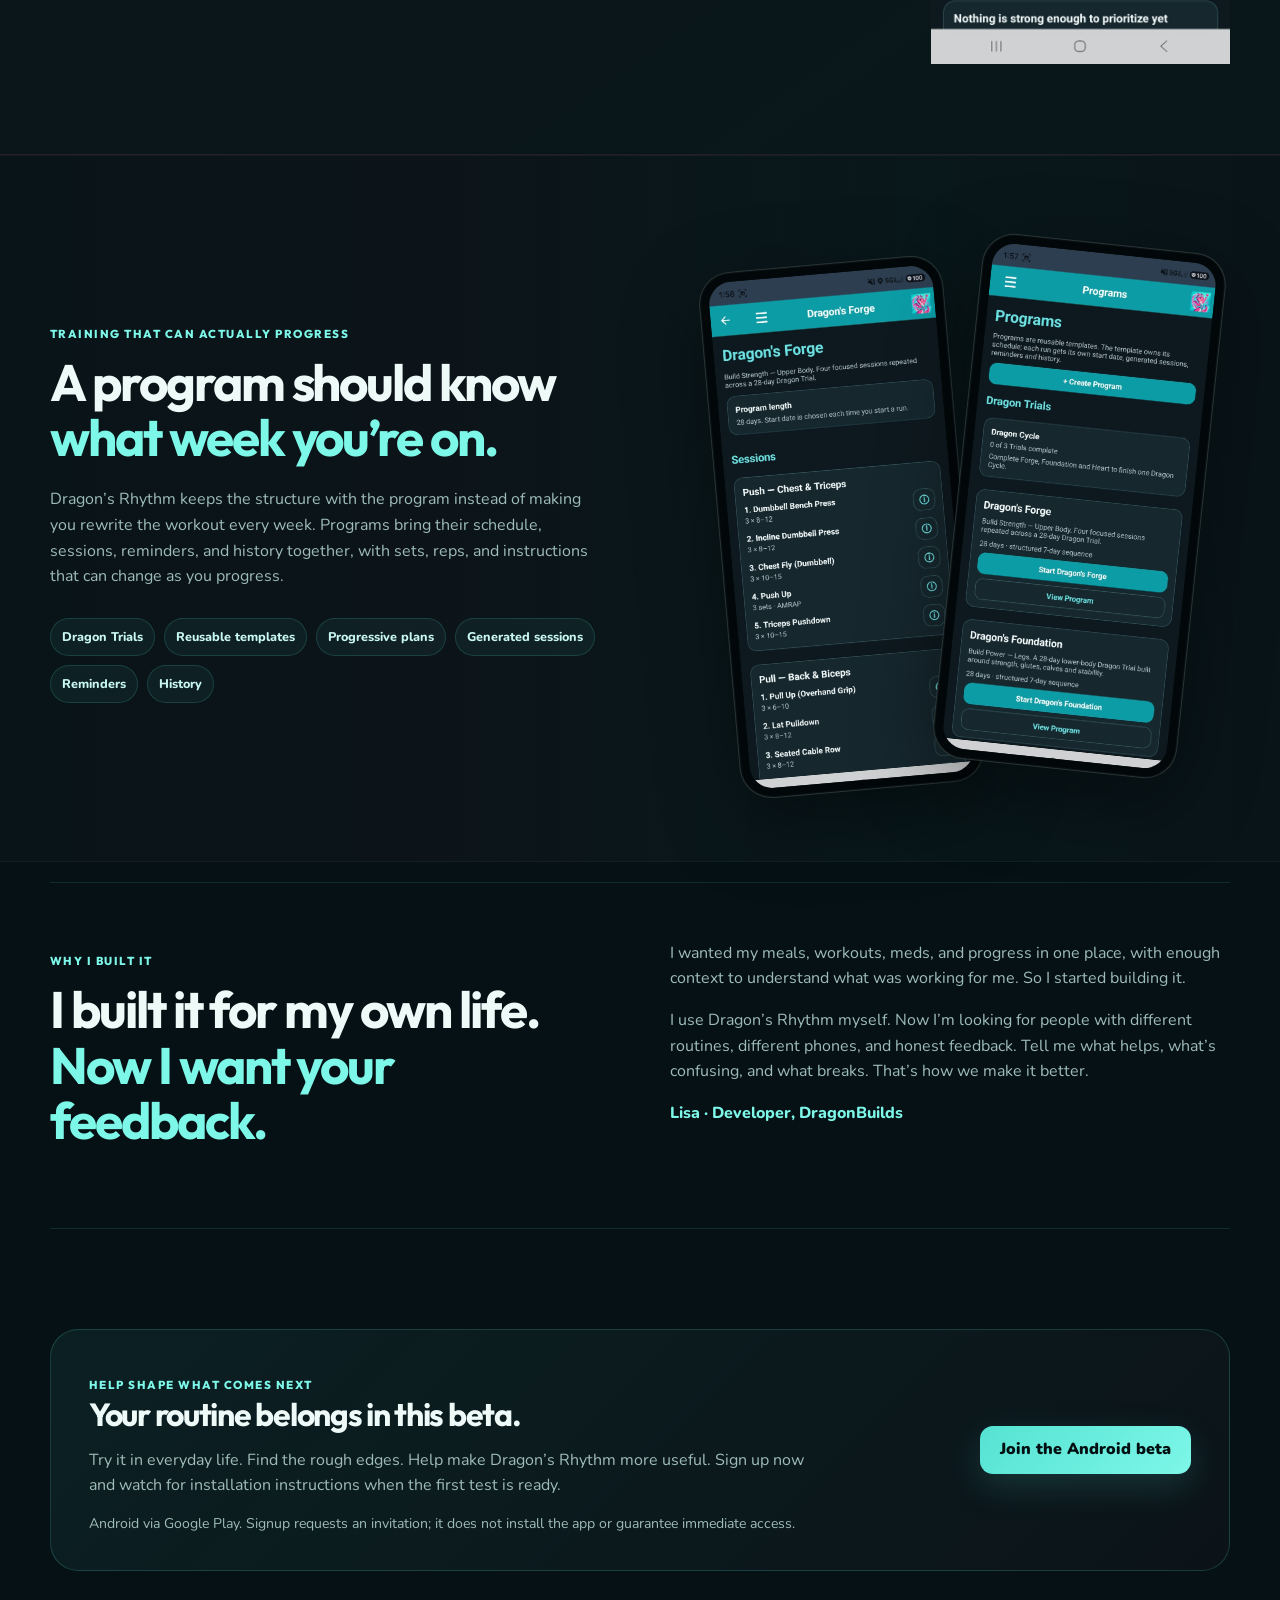
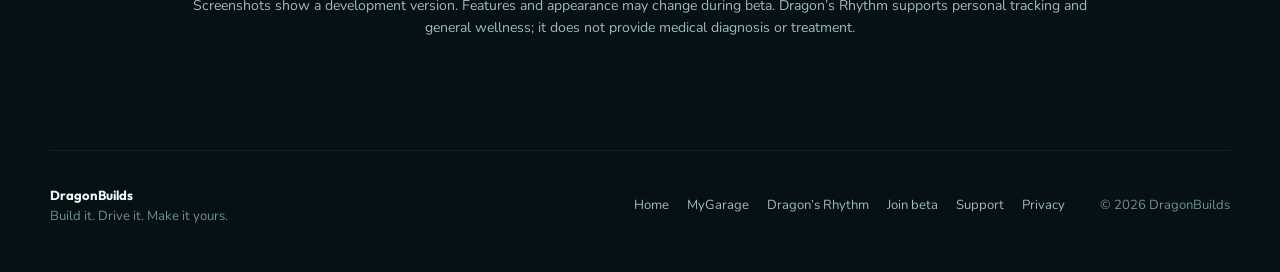
==== commit 68c4596f: "Add files via upload" ====
--- a/docs/dragonsrhythm/index.html
+++ b/docs/dragonsrhythm/index.html
@@ -4,14 +4,22 @@
   <meta charset="utf-8" />
   <meta name="viewport" content="width=device-width, initial-scale=1" />
   <meta name="theme-color" content="#071318" />
-  <meta name="description" content="Dragon's Rhythm is a personal health and fitness app built to help you understand patterns across movement, food, hydration, sleep, medication, weight, and more." />
-  <title>Dragon’s Rhythm — Find the pattern behind your progress</title>
+  <meta name="description" content="Meals, workouts, meds, and progress in one place. Find your coaching style and help shape Dragon’s Rhythm. Join the first Android beta." />
+  <title>Dragon’s Rhythm — Join the Android beta</title>
   <link rel="preconnect" href="https://fonts.googleapis.com" />
   <link rel="preconnect" href="https://fonts.gstatic.com" crossorigin />
   <link href="https://fonts.googleapis.com/css2?family=Nunito:wght@400;600;700;800;900&family=Outfit:wght@500;600;700;800&display=swap" rel="stylesheet" />
+  <link rel="canonical" href="https://dragonbuilds.com/dragonsrhythm/" />
+  <meta property="og:type" content="website" />
+  <meta property="og:title" content="Dragon’s Rhythm | Find your rhythm. Join the beta." />
+  <meta property="og:description" content="Meals, workouts, meds, and progress in one place. Choose your coach and help shape the first Android beta." />
+  <meta property="og:url" content="https://dragonbuilds.com/dragonsrhythm/" />
+  <meta property="og:image" content="https://dragonbuilds.com/dragonsrhythm/images/adult-today.jpg" />
+  <meta property="og:image:alt" content="Dragon’s Rhythm daily tracking screen" />
   <link rel="stylesheet" href="dragonsrhythm.css" />
 </head>
 <body>
+  <a class="skip-link" href="#main">Skip to content</a>
   <div class="site-shell">
     <header class="site-header">
       <a class="brand" href="/" aria-label="DragonBuilds home">
@@ -20,38 +28,40 @@
       </a>
       <nav class="site-nav" aria-label="Primary navigation">
         <a class="active" href="/dragonsrhythm/">Dragon’s Rhythm</a>
+        <a href="/dragonsrhythm/beta.html">Join beta</a>
+        <a href="/dragonsrhythm/support.html">Support</a>
         <a href="/dragonsrhythm/privacy.html">Privacy</a>
 				<a href="/">Home</a>
       </nav>
     </header>
 
-    <main>
+    <main id="main">
       <section class="hero section-pad">
         <div class="hero-copy">
-          <div class="eyebrow"><span class="pulse-dot"></span> In active development</div>
+          <div class="eyebrow"><span class="pulse-dot"></span> Android beta signup is open</div>
           <p class="product-kicker">DRAGON’S RHYTHM</p>
-          <h1>Track the rhythm.<br /><span>Understand the pattern.</span></h1>
+          <h1>Build your rhythm.<br /><span>See your progress.</span></h1>
           <p class="hero-lede">
-            Most tracking apps tell you what you logged. Dragon’s Rhythm is being built to help you understand
-            <strong>what keeps happening together</strong>—across food, movement, sleep, hydration, medication,
-            weight, measurements, routines, and time.
+            Meals, movement, meds, and the habits that keep you going. Bring them together in one app,
+            follow workouts that progress with you, and find patterns in your own history.
+            <strong>Help shape Dragon’s Rhythm by joining the first Android beta.</strong>
           </p>
           <div class="hero-actions">
-            <a class="button primary" href="#different">Why it’s different</a>
+            <a class="button primary" href="beta.html">Join the Android beta</a>
             <a class="button secondary" href="#inside">See what’s inside</a>
           </div>
           <div class="hero-note">
-            <span>Not a streak machine.</span>
-            <span>Not a punishment system.</span>
-            <span>Not another generic calorie counter.</span>
-          </div>
-        </div>
-
-        <div class="hero-visual" aria-label="Hero screenshot placeholder">
+            <span>Built for real routines</span>
+            <span>Choose your coach</span>
+            <span>Personal records stored on your device</span>
+          </div>
+        </div>
+
+        <div class="hero-visual" aria-label="Dragon’s Rhythm Today screen">
           <div class="ambient ambient-a"></div>
           <div class="ambient ambient-b"></div>
           <div class="phone phone-main">
-            <img class="app-shot" src="images/adult-today.jpg" alt="Dragon’s Rhythm Today screen in Aqua Dark mode showing medications, meals, and movement." />
+            <img fetchpriority="high" decoding="async" class="app-shot" src="images/adult-today.jpg" alt="Dragon’s Rhythm Today screen in Aqua Dark mode showing medications, meals, and movement." />
           </div>
           <div class="mini-card insight-card">
             <span class="mini-label">INSIGHT</span>
@@ -68,41 +78,16 @@
 
       <section id="different" class="section-pad section-narrow intro-section">
         <div class="section-heading center">
-          <p class="eyebrow plain">THE IDEA</p>
-          <h2>Tracking is useful. <span>Understanding is better.</span></h2>
-          <p>
-            A day can look “good” or “bad” on paper and still tell you almost nothing. Dragon’s Rhythm is designed
-            around the bigger question: <strong>what does your own history actually show?</strong>
-          </p>
-        </div>
-
-        <div class="compare-grid">
-          <article class="compare-card muted-card">
-            <p class="compare-label">A typical tracker</p>
-            <h3>Log → score → repeat</h3>
-            <ul>
-              <li>Focuses on today in isolation</li>
-              <li>Pushes one-size-fits-all targets</li>
-              <li>Treats missed goals as failures</li>
-              <li>Leaves the interpretation to you</li>
-            </ul>
-          </article>
-
-          <article class="compare-card rhythm-card">
-            <p class="compare-label">Dragon’s Rhythm</p>
-            <h3>Log → connect → learn</h3>
-            <ul>
-              <li>Looks across days and changing routines</li>
-              <li>Surfaces repeated relationships in your own data</li>
-              <li>Separates planned behavior from what actually happened</li>
-              <li>Turns history into questions worth investigating</li>
-            </ul>
-          </article>
-        </div>
-
-        <p class="evidence-note">
-          Dragon’s Rhythm surfaces associations and repeated patterns in recorded data. It does not treat correlation as proof of cause.
-        </p>
+          <p class="eyebrow plain">MAKE YOUR ROUTINE EASIER TO KEEP</p>
+          <h2>Your day has a lot of moving parts.<br /><span>Give them one place to land.</span></h2>
+          <p>See what’s planned, record what happened, and pick up where you left off.
+          Dragon’s Rhythm connects the everyday details so you can spend less time piecing them together.</p>
+        </div>
+        <div class="benefit-grid">
+          <article><span class="step-number">01</span><h3>Know what’s next</h3><p>Bring meals, medications, movement, and reminders into your daily routine.</p></article>
+          <article><span class="step-number">02</span><h3>Keep moving forward</h3><p>Follow progressive programs with exercise instructions close at hand.</p></article>
+          <article><span class="step-number">03</span><h3>Learn from your history</h3><p>Explore your progress with Insights and a coaching voice that fits you.</p></article>
+        </div>
       </section>
 
       <section class="feature-band">
@@ -120,10 +105,10 @@
           </div>
           <div class="duo-screens">
             <div class="phone phone-secondary phone-left">
-              <img class="app-shot" src="images/plan-week.jpg" alt="Dragon’s Rhythm Plan Week screen in Aqua Dark mode showing medications and planned movement including Dragon’s Forge." />
+              <img loading="lazy" decoding="async" class="app-shot" src="images/plan-week.jpg" alt="Dragon’s Rhythm Plan Week screen in Aqua Dark mode showing medications and planned movement including Dragon’s Forge." />
             </div>
             <div class="phone phone-secondary phone-right">
-              <img class="app-shot" src="images/adult-today.jpg" alt="Dragon’s Rhythm Today screen in Aqua Dark mode showing what was actually logged for the day." />
+              <img loading="lazy" decoding="async" class="app-shot" src="images/adult-today.jpg" alt="Dragon’s Rhythm Today screen in Aqua Dark mode showing what was actually logged for the day." />
             </div>
           </div>
         </div>
@@ -139,7 +124,7 @@
         <div class="feature-grid">
           <article class="feature-card">
             <div class="icon-badge">↗</div>
-            <h3>Insights, not just charts</h3>
+            <h3>Patterns worth exploring</h3>
             <p>Look for repeated timing, trends, contrasts, and relationships across the data you already record.</p>
           </article>
           <article class="feature-card">
@@ -165,7 +150,7 @@
           <article class="feature-card">
             <div class="icon-badge">◇</div>
             <h3>Local-first design</h3>
-            <p>Your day-to-day records are built around an on-device data model with backup and restore support.</p>
+            <p>Your day-to-day records are built around an on-device design with backup and restore support.</p>
           </article>
         </div>
       </section>
@@ -188,10 +173,10 @@
           </div>
           <div class="insights-visual" aria-label="Dragon’s Rhythm Insights screens">
             <figure class="insights-panel insights-panel-overview">
-              <img src="images/insights-priority-summary.jpg" alt="Dragon’s Rhythm Insights priority overview showing the most relevant and worth-watching findings in Aqua Dark mode." />
+              <img loading="lazy" decoding="async" src="images/insights-priority-summary.jpg" alt="Dragon’s Rhythm Insights priority overview showing the most relevant and worth-watching findings in Aqua Dark mode." />
             </figure>
             <figure class="insights-panel insights-panel-detail">
-              <img src="images/insights-detail.jpg" alt="Dragon’s Rhythm Insights detail screen showing why a finding surfaced and the grouped calculations supporting it." />
+              <img loading="lazy" decoding="async" src="images/insights-detail.jpg" alt="Dragon’s Rhythm Insights detail screen showing why a finding surfaced and the grouped calculations supporting it." />
             </figure>
           </div>
         </div>
@@ -200,10 +185,10 @@
       <section class="coach-showcase section-pad">
         <div class="section-heading center coach-heading">
           <p class="eyebrow plain">COACHING WITHOUT THE COOKIE CUTTER</p>
-          <h2>Same evidence. <span>Different delivery.</span></h2>
+          <h2>Find the voice that <span>gets you moving.</span></h2>
           <p>
-            Coach Mode never changes the underlying findings. It changes how those findings are delivered—so the voice can
-            match the kind of motivation you actually respond to.
+            Want encouragement? A calm perspective? Someone who gets straight to the point?
+            Choose the coach whose style works for you. The findings stay the same; the delivery is yours to choose.
           </p>
         </div>
 
@@ -218,11 +203,11 @@
         <div class="coach-compare" aria-label="Same findings delivered by two different coaches">
           <article class="coach-example coach-example-lumi">
             <div class="coach-example-label"><strong>Lumi · Angel</strong><span>Encouraging</span></div>
-            <div class="coach-crop"><img src="images/coach-lumi.jpg" alt="Lumi interpreting the Aug 26–Sep 23 Insights range in an encouraging voice." /></div>
+            <div class="coach-crop"><img loading="lazy" decoding="async" src="images/coach-lumi.jpg" alt="Lumi interpreting the Aug 26–Sep 23 Insights range in an encouraging voice." /></div>
           </article>
           <article class="coach-example coach-example-blaze">
             <div class="coach-example-label"><strong>Blaze · Drill Coach</strong><span>Intense</span></div>
-            <div class="coach-crop"><img src="images/coach-blaze.jpg" alt="Blaze interpreting the same Aug 26–Sep 23 Insights range in a more intense voice." /></div>
+            <div class="coach-crop"><img loading="lazy" decoding="async" src="images/coach-blaze.jpg" alt="Blaze interpreting the same Aug 26–Sep 23 Insights range in a more intense voice." /></div>
           </article>
         </div>
         <p class="coach-caption">Same recorded range. Same underlying findings. Two very different voices.</p>
@@ -245,14 +230,14 @@
           </div>
           <div class="youth-visuals">
             <div class="phone phone-secondary">
-              <img class="app-shot" src="images/youth-today.jpg" alt="Dragon’s Rhythm Youth Mode Today screen with Rylan’s check-in, active time, water, sleep, movement, and simple treat tracking." />
+              <img loading="lazy" decoding="async" class="app-shot" src="images/youth-today.jpg" alt="Dragon’s Rhythm Youth Mode Today screen with Rylan’s check-in, active time, water, sleep, movement, and simple treat tracking." />
             </div>
             <div class="youth-stack">
               <div class="showcase-shot youth-program-shot">
-                <img src="images/youth-program.jpg" alt="Youth Program Setup for Dragon’s Forge showing youth-specific exercise prescriptions and Rylan guidance." />
+                <img loading="lazy" decoding="async" src="images/youth-program.jpg" alt="Youth Program Setup for Dragon’s Forge showing youth-specific exercise prescriptions and Rylan guidance." />
               </div>
               <div class="showcase-shot youth-coach-shot">
-                <img src="images/youth-coach.jpg" alt="Rylan, the Cadet Coach, reviewing Youth Mode Insights in Aqua Dark mode." />
+                <img loading="lazy" decoding="async" src="images/youth-coach.jpg" alt="Rylan, the Cadet Coach, reviewing Youth Mode Insights in Aqua Dark mode." />
               </div>
             </div>
           </div>
@@ -266,8 +251,8 @@
             <h2>A program should know<br /><span>what week you’re on.</span></h2>
             <p>
               Dragon’s Rhythm keeps the structure with the program instead of making you rewrite the workout every week.
-              Built-in Dragon Trials and custom plans can carry their own schedule, generated sessions, reminders, history,
-              and exercise prescriptions that change as the plan progresses.
+              Programs bring their schedule, sessions, reminders, and history together, with sets, reps,
+              and instructions that can change as you progress.
             </p>
             <div class="feature-pills" aria-label="Program features">
               <span>Dragon Trials</span><span>Reusable templates</span><span>Progressive plans</span><span>Generated sessions</span><span>Reminders</span><span>History</span>
@@ -275,10 +260,10 @@
           </div>
           <div class="duo-screens program-screens" aria-label="Dragon’s Rhythm program screens">
             <div class="phone phone-secondary phone-left">
-              <img class="app-shot" src="images/dragons-forge.jpg" alt="Dragon’s Forge program detail screen showing structured sessions, exercises, sets, and rep ranges." />
+              <img loading="lazy" decoding="async" class="app-shot" src="images/dragons-forge.jpg" alt="Dragon’s Forge program detail screen showing structured sessions, exercises, sets, and rep ranges." />
             </div>
             <div class="phone phone-secondary phone-right">
-              <img class="app-shot" src="images/programs-list.jpg" alt="Dragon’s Rhythm Programs screen showing Dragon Trials and reusable program templates." />
+              <img loading="lazy" decoding="async" class="app-shot" src="images/programs-list.jpg" alt="Dragon’s Rhythm Programs screen showing Dragon Trials and reusable program templates." />
             </div>
           </div>
         </div>
@@ -288,17 +273,12 @@
         <div class="section-pad story-card">
           <div>
             <p class="eyebrow plain">WHY I BUILT IT</p>
-            <h2>I didn’t need more data.<br /><span>I needed the data to mean something.</span></h2>
+            <h2>I built it for my own life.<br /><span>Now I want your feedback.</span></h2>
           </div>
           <div class="story-copy">
-            <p>
-              Dragon’s Rhythm started as a personal app because the tools I had could record plenty of individual things,
-              but they didn’t answer the questions I actually had about my own routines and progress.
-            </p>
-            <p>
-              So I started building the system I wanted: plan the week, record reality, keep the context, and then use that history
-              to find the patterns worth investigating. The app has kept growing as those questions have grown.
-            </p>
+            <p>I wanted my meals, workouts, meds, and progress in one place, with enough context to understand what was working for me. So I started building it.</p>
+            <p>I use Dragon’s Rhythm myself. Now I’m looking for people with different routines, different phones, and honest feedback. Tell me what helps, what’s confusing, and what breaks. That’s how we make it better.</p>
+            <p class="founder-signoff">Lisa · Developer, DragonBuilds</p>
           </div>
         </div>
       </section>
@@ -306,14 +286,15 @@
       <section class="status-section section-pad">
         <div class="status-card">
           <div>
-            <p class="eyebrow plain">CURRENT STATUS</p>
-            <h2>Dragon’s Rhythm is still being built.</h2>
-            <p>
-              There isn’t a public beta or release plan to announce yet. This page will grow with the app as development continues.
-            </p>
-          </div>
-          <a class="button primary" href="/">Explore DragonBuilds</a>
-        </div>
+            <p class="eyebrow plain">HELP SHAPE WHAT COMES NEXT</p>
+            <h2>Your routine belongs in this beta.</h2>
+            <p>Try it in everyday life. Find the rough edges. Help make Dragon’s Rhythm more useful.
+            Sign up now and watch for installation instructions when the first test is ready.</p>
+            <p class="small-note">Android via Google Play. Signup requests an invitation; it does not install the app or guarantee immediate access.</p>
+          </div>
+          <a class="button primary" href="beta.html">Join the Android beta</a>
+        </div>
+        <p class="release-note">Screenshots show a development version. Features and appearance may change during beta. Dragon’s Rhythm supports personal tracking and general wellness; it does not provide medical diagnosis or treatment.</p>
       </section>
     </main>
 
@@ -326,6 +307,8 @@
         <a href="/">Home</a>
         <a href="/mygarage/">MyGarage</a>
         <a href="/dragonsrhythm/">Dragon’s Rhythm</a>
+        <a href="/dragonsrhythm/beta.html">Join beta</a>
+        <a href="/dragonsrhythm/support.html">Support</a>
         <a href="/dragonsrhythm/privacy.html">Privacy</a>
       </div>
       <div class="copyright">© <span id="year">2026</span> DragonBuilds</div>
--- a/docs/dragonsrhythm/dragonsrhythm.css
+++ b/docs/dragonsrhythm/dragonsrhythm.css
@@ -482,3 +482,71 @@
   .privacy-toc { grid-template-columns: 1fr; }
   .privacy-toc strong { grid-column: auto; }
 }
+
+/* Beta launch pages */
+:focus-visible { outline: 3px solid var(--pink); outline-offset: 5px; }
+.skip-link { position: absolute; top: -100px; left: 20px; z-index: 20; padding: 12px 20px; background: var(--aqua); color: var(--bg-deep); }
+.skip-link:focus { top: 12px; }
+.hero-note span { color: var(--muted); }
+.benefit-grid { display: grid; grid-template-columns: repeat(3, minmax(0, 1fr)); gap: 28px; }
+.benefit-grid article { padding: 26px; border: 1px solid var(--line); border-radius: 20px; background: var(--surface); }
+.benefit-grid h3 { font: 600 1.35rem "Outfit", sans-serif; margin: 16px 0 10px; }
+.benefit-grid p { margin: 0; color: var(--muted); }
+.step-number { color: var(--aqua); font-weight: 900; font-size: .85rem; letter-spacing: .12em; }
+.founder-signoff { color: var(--aqua-bright); font-weight: 800; }
+.status-card .button { flex-shrink: 0; }
+.small-note, .release-note { font-size: .88rem; color: var(--muted); }
+.release-note { margin: 24px auto 0; max-width: 900px; text-align: center; }
+.beta-intro { padding-top: 70px; padding-bottom: 52px; }
+.beta-intro h1 { font: 700 clamp(2.5rem, 5.5vw, 4.6rem)/1.1 "Outfit", sans-serif; letter-spacing: -.035em; margin: 20px 0; }
+.beta-intro h1 span { color: var(--aqua-bright); }
+.beta-intro .hero-lede { max-width: 700px; }
+.beta-layout { display: grid; grid-template-columns: 1fr 1fr; gap: 65px; align-items: start; padding-bottom: 100px; }
+.beta-layout h2 { font: 600 1.8rem/1.2 "Outfit", sans-serif; margin: 0 0 22px; }
+.beta-steps { padding-left: 24px; }
+.beta-steps li { padding: 0 0 20px 10px; }
+.beta-steps li::marker { color: var(--aqua); font-weight: 900; }
+.beta-steps p { color: var(--muted); margin: 7px 0 0; }
+.signup-panel { padding: 32px; border: 1px solid var(--line-strong); background: linear-gradient(150deg, var(--surface-2), var(--surface)); border-radius: var(--radius-lg); box-shadow: var(--shadow); }
+.signup-panel > p { color: var(--muted); }
+.form-row { margin-bottom: 21px; }
+.form-row label { display: block; font-weight: 800; margin-bottom: 8px; }
+.form-row label span { color: var(--muted); font-weight: 400; font-size: .85rem; }
+.form-row input, .form-row select, .form-row textarea { width: 100%; min-height: 48px; border: 1px solid var(--line-strong); border-radius: 10px; padding: 12px 14px; background: var(--bg); color: var(--text); font: inherit; }
+.form-row input::placeholder { color: var(--muted); opacity: .85; }
+.field-help { font-size: .85rem; color: var(--muted); margin: 9px 0 0; overflow-wrap: anywhere; }
+.field-help a, .checkbox-row a, .beta-faq a { color: var(--aqua-bright); }
+.checkbox-row { display: flex; align-items: flex-start; gap: 12px; margin: 26px 0 12px; font-size: .92rem; }
+.checkbox-row input { flex-shrink: 0; margin-top: 5px; width: 20px; height: 20px; accent-color: var(--aqua); }
+.signup-panel button { width: 100%; margin-top: 24px; font: inherit; font-weight: 900; cursor: pointer; }
+.signup-panel button:disabled { opacity: .65; cursor: default; }
+.form-status:not(:empty) { margin-top: 22px; padding: 16px; border: 1px solid var(--line-strong); border-radius: 12px; }
+.form-status.success { color: var(--aqua-bright); }
+.form-status.error { color: var(--warning); }
+.form-trap { display: none; }
+.beta-faq { margin-top: 40px; }
+.beta-faq details { border-bottom: 1px solid var(--line); padding: 18px 0; }
+.beta-faq summary { cursor: pointer; font-weight: 800; }
+.beta-faq details p { color: var(--muted); }
+@media (max-width: 850px) {
+  .beta-layout { grid-template-columns: 1fr; gap: 40px; }
+  .signup-panel { grid-row: 1; }
+  .benefit-grid { gap: 14px; }
+  .benefit-grid article { padding: 20px; }
+}
+@media (max-width: 700px) {
+  .site-header { height: auto; min-height: 78px; padding: 18px 0; flex-wrap: wrap; gap: 18px; }
+  .site-nav { flex-wrap: wrap; gap: 16px; }
+  .site-nav a { font-size: .85rem; }
+  .benefit-grid { grid-template-columns: 1fr; }
+  .signup-panel { padding: 24px 20px; }
+  .beta-intro { padding-top: 42px; padding-bottom: 30px; }
+  .status-card .button { width: 100%; }
+}
+@media (prefers-reduced-motion: reduce) {
+  html { scroll-behavior: auto; }
+  *, *::before, *::after { animation: none !important; transition: none !important; }
+}
+
+.form-row textarea { resize: vertical; min-height: 160px; }
+.form-row select { color-scheme: dark; }
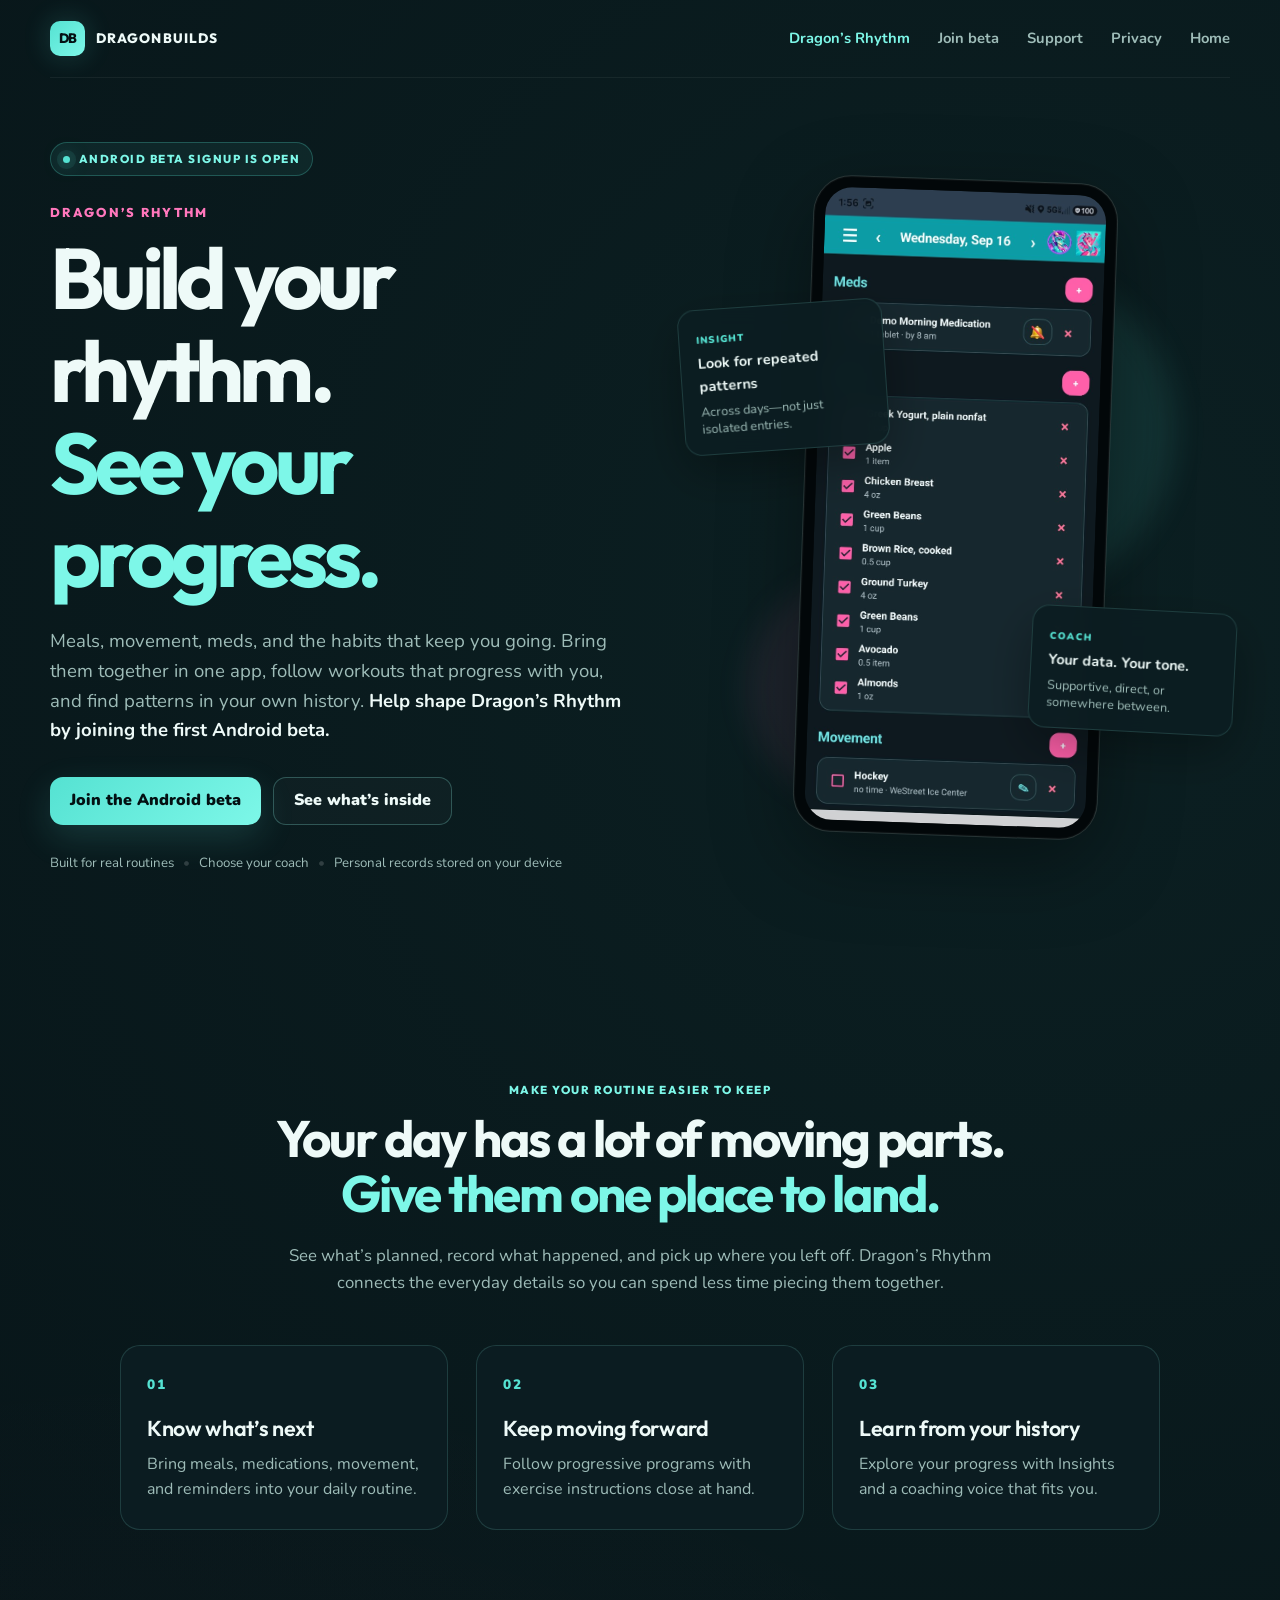
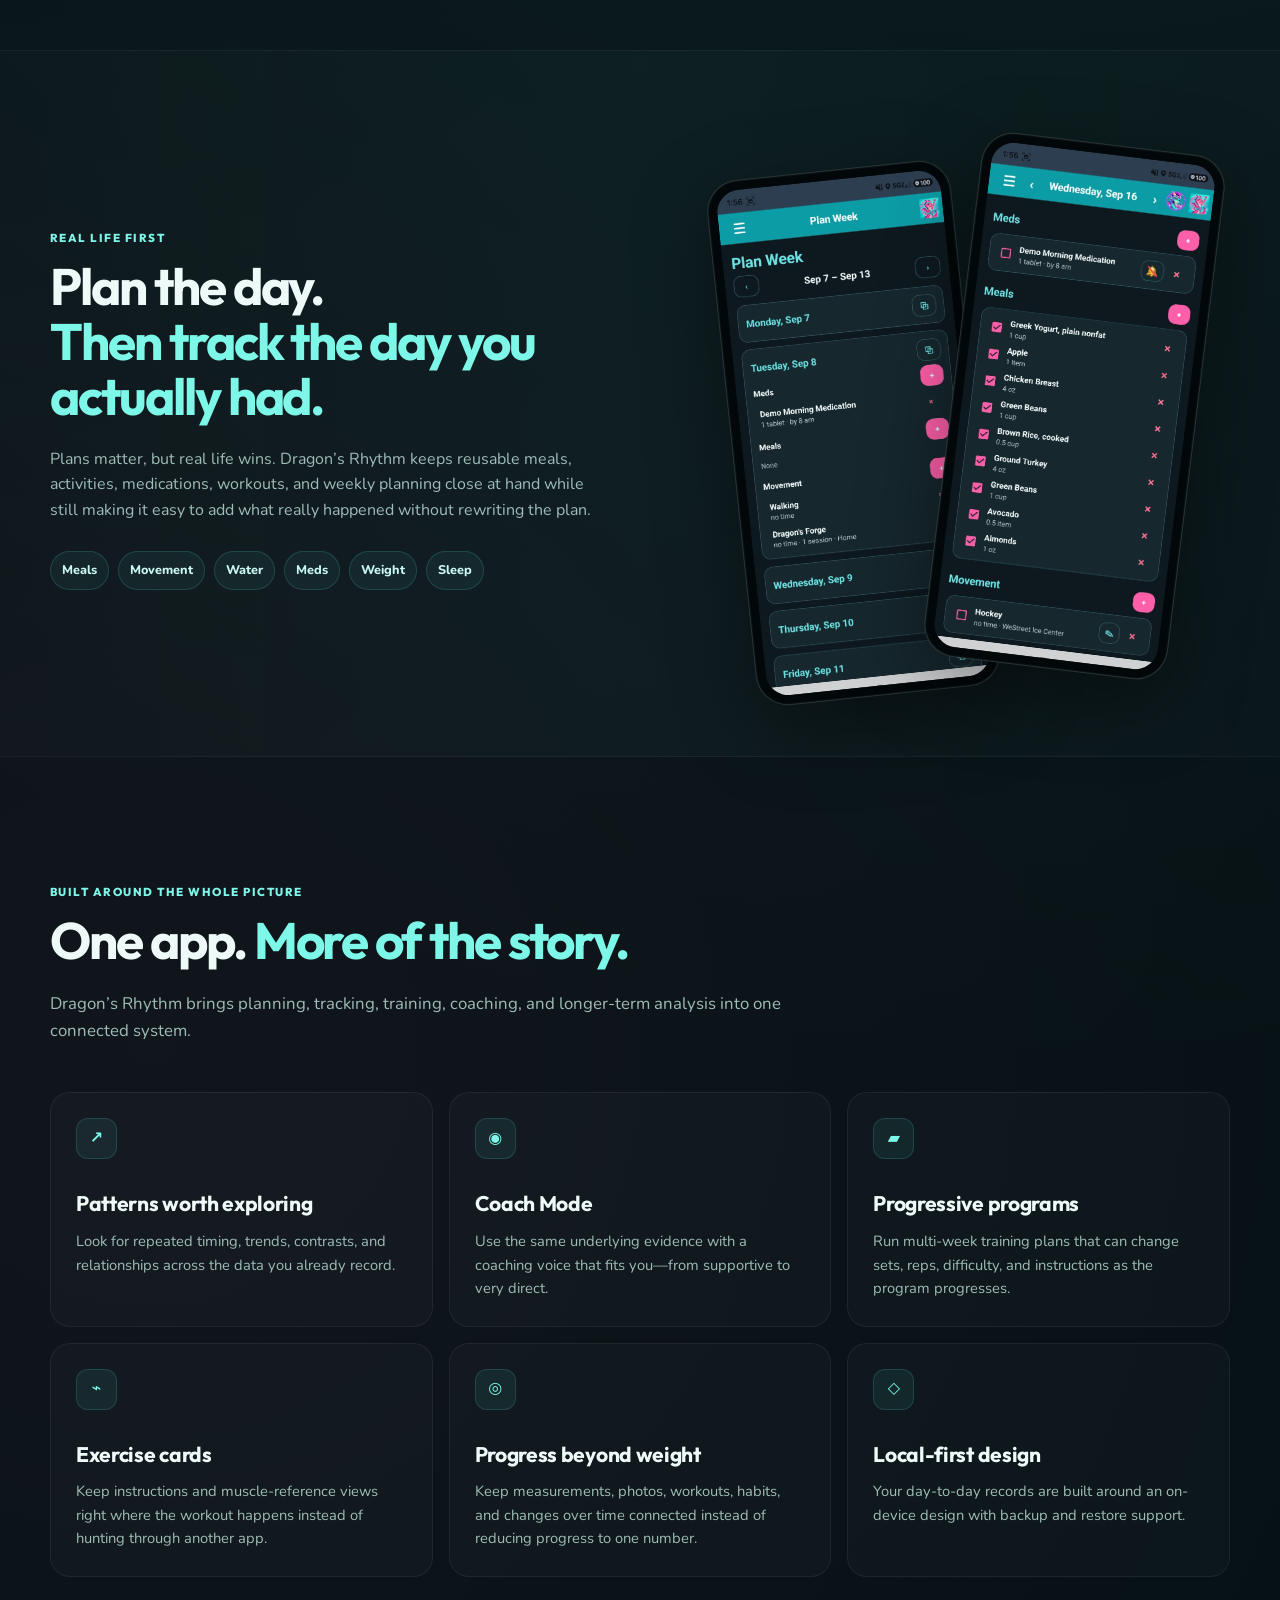
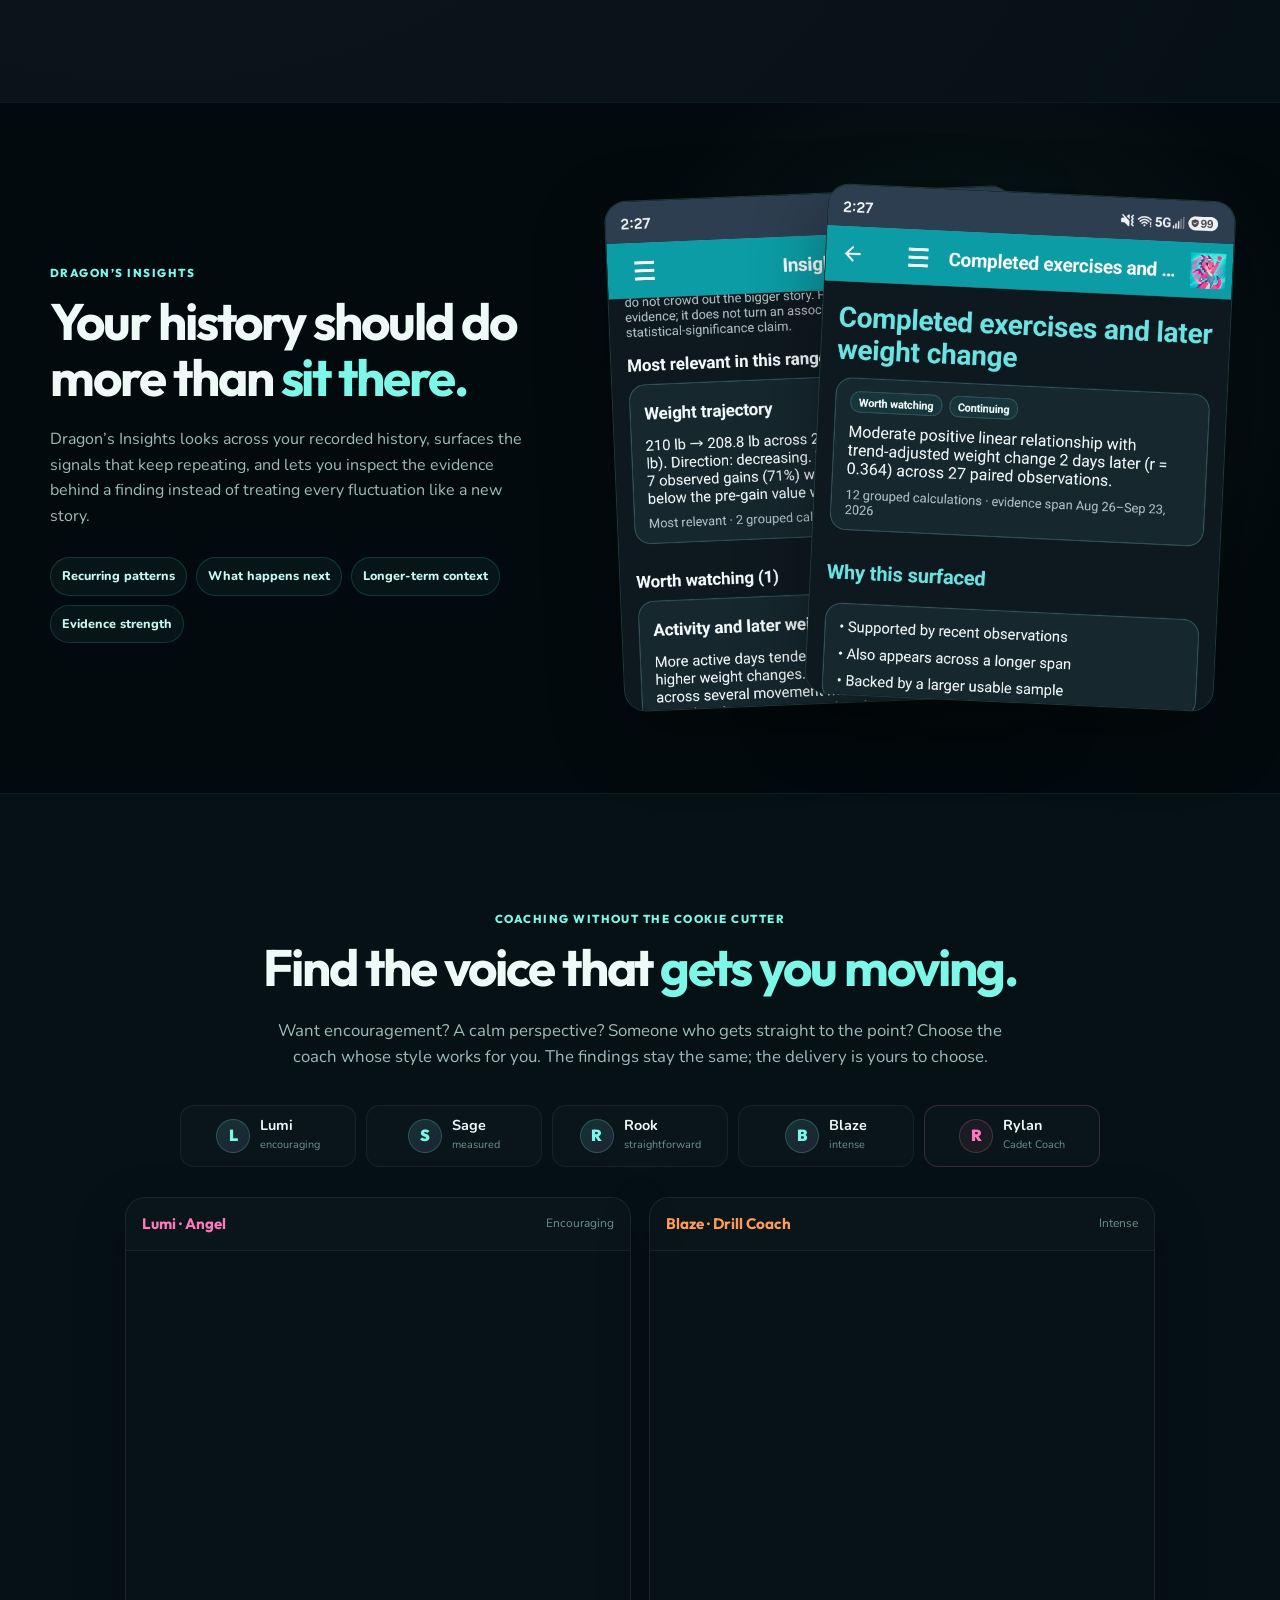
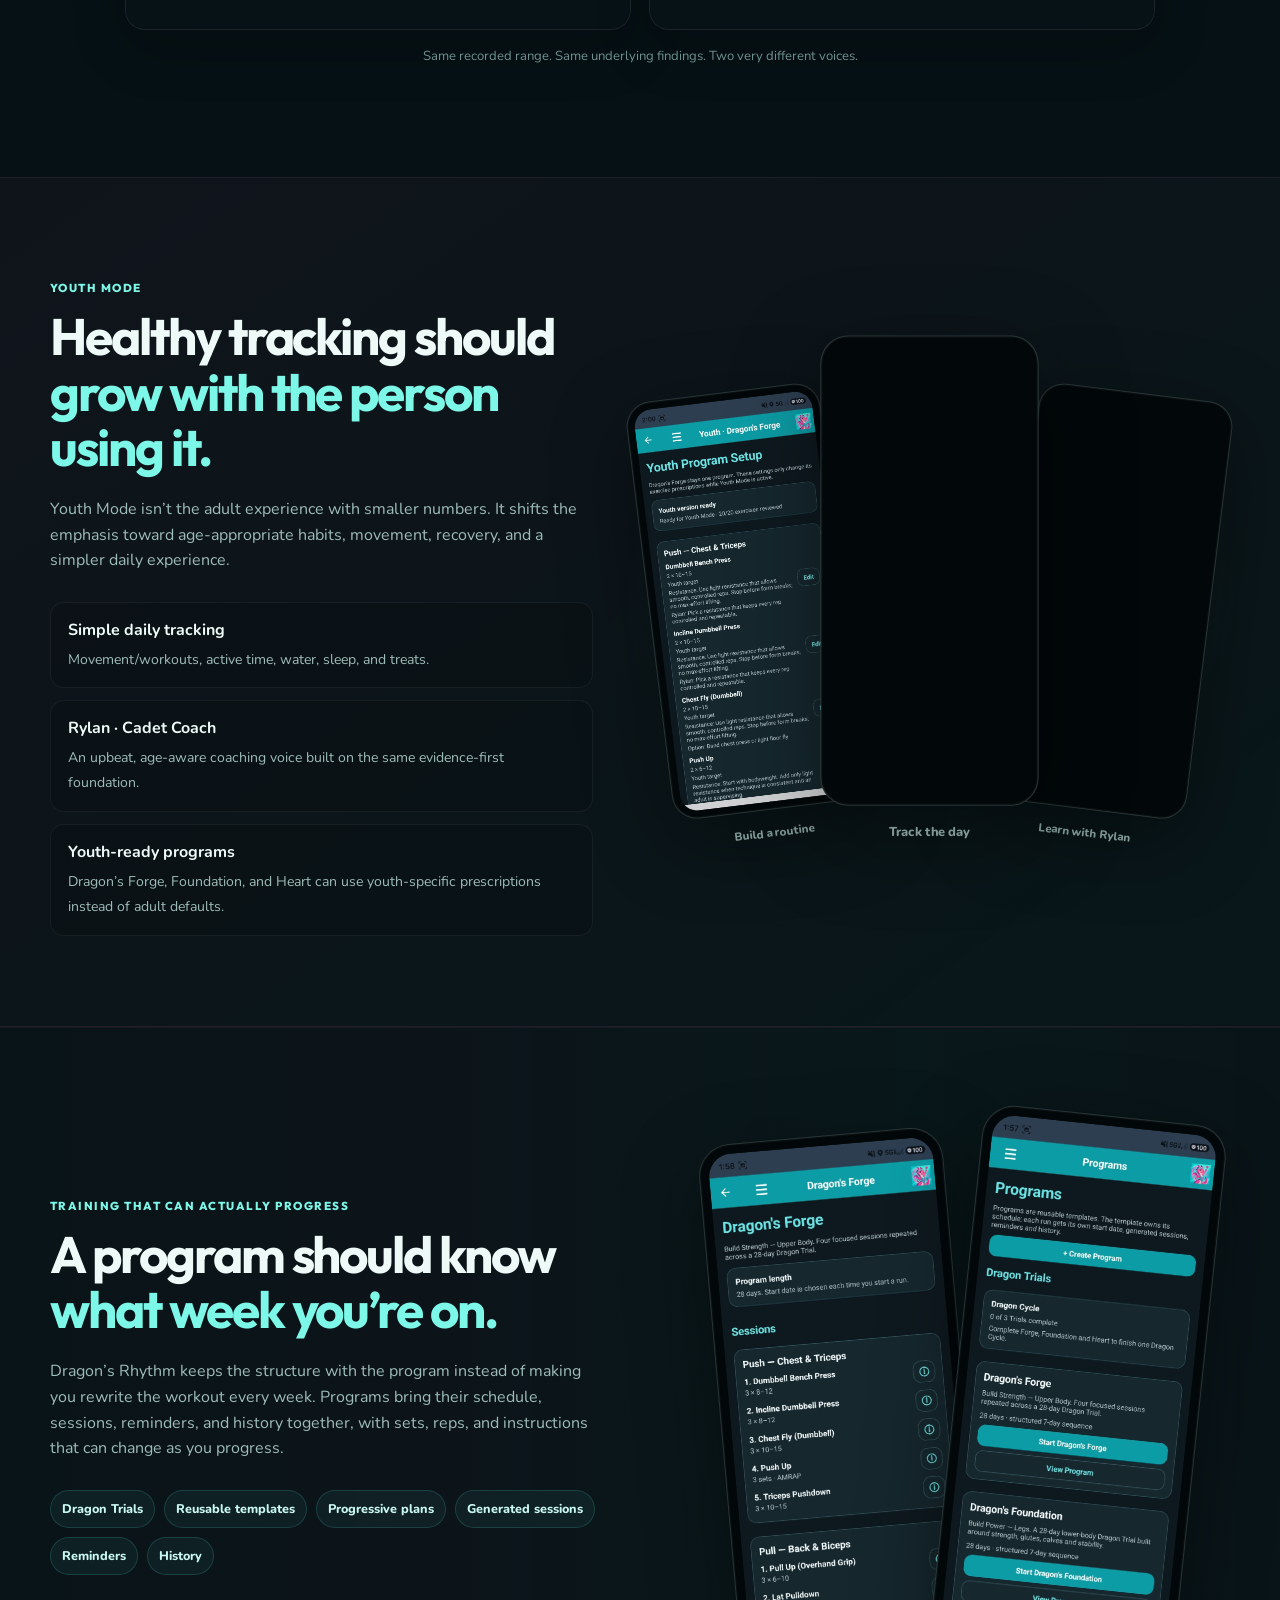
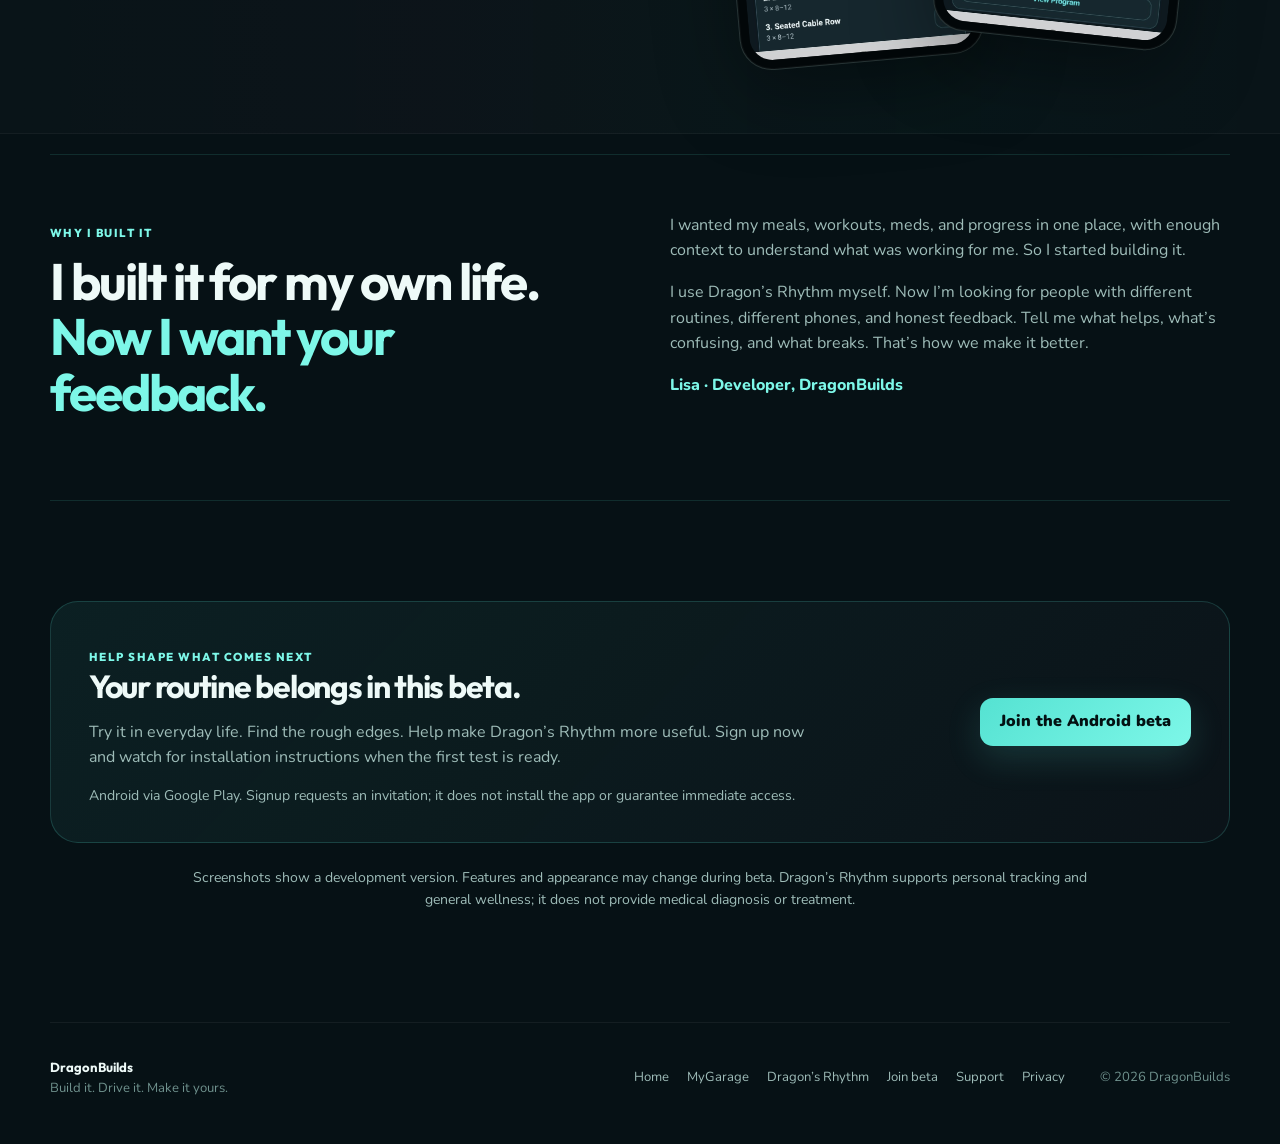
==== commit 2a2752f2: "Add files via upload" ====
--- a/docs/dragonsrhythm/index.html
+++ b/docs/dragonsrhythm/index.html
@@ -16,7 +16,7 @@
   <meta property="og:url" content="https://dragonbuilds.com/dragonsrhythm/" />
   <meta property="og:image" content="https://dragonbuilds.com/dragonsrhythm/images/adult-today.jpg" />
   <meta property="og:image:alt" content="Dragon’s Rhythm daily tracking screen" />
-  <link rel="stylesheet" href="dragonsrhythm.css" />
+  <link rel="stylesheet" href="dragonsrhythm.css?v=20261006-layout" />
 </head>
 <body>
   <a class="skip-link" href="#main">Skip to content</a>
@@ -228,18 +228,19 @@
               <div><strong>Youth-ready programs</strong><span>Dragon’s Forge, Foundation, and Heart can use youth-specific prescriptions instead of adult defaults.</span></div>
             </div>
           </div>
-          <div class="youth-visuals">
-            <div class="phone phone-secondary">
-              <img loading="lazy" decoding="async" class="app-shot" src="images/youth-today.jpg" alt="Dragon’s Rhythm Youth Mode Today screen with Rylan’s check-in, active time, water, sleep, movement, and simple treat tracking." />
-            </div>
-            <div class="youth-stack">
-              <div class="showcase-shot youth-program-shot">
-                <img loading="lazy" decoding="async" src="images/youth-program.jpg" alt="Youth Program Setup for Dragon’s Forge showing youth-specific exercise prescriptions and Rylan guidance." />
-              </div>
-              <div class="showcase-shot youth-coach-shot">
-                <img loading="lazy" decoding="async" src="images/youth-coach.jpg" alt="Rylan, the Cadet Coach, reviewing Youth Mode Insights in Aqua Dark mode." />
-              </div>
-            </div>
+          <div class="youth-visuals" aria-label="Youth Mode: programs, daily tracking, and coaching">
+            <figure class="youth-device youth-device-program">
+              <div class="phone"><img loading="lazy" decoding="async" class="app-shot" src="images/youth-program.jpg" alt="Youth program setup with age-specific exercise instructions." /></div>
+              <figcaption>Build a routine</figcaption>
+            </figure>
+            <figure class="youth-device youth-device-today">
+              <div class="phone"><img loading="lazy" decoding="async" class="app-shot" src="images/youth-today.jpg" alt="Youth Today screen with movement, water, sleep, and habits." /></div>
+              <figcaption>Track the day</figcaption>
+            </figure>
+            <figure class="youth-device youth-device-coach">
+              <div class="phone"><img loading="lazy" decoding="async" class="app-shot" src="images/youth-coach.jpg" alt="Rylan’s Youth Mode coaching and progress review." /></div>
+              <figcaption>Learn with Rylan</figcaption>
+            </figure>
           </div>
         </div>
       </section>
--- a/docs/dragonsrhythm/dragonsrhythm.css
+++ b/docs/dragonsrhythm/dragonsrhythm.css
@@ -550,3 +550,25 @@
 
 .form-row textarea { resize: vertical; min-height: 160px; }
 .form-row select { color-scheme: dark; }
+
+/* Unified Youth Mode screenshot composition. Version: 20261006-layout. */
+.youth-grid { gap: 36px; grid-template-columns: .95fr 1.05fr; }
+.youth-visuals { position: relative; display: grid; grid-template-columns: repeat(3, minmax(0, 1fr)); gap: 0; align-items: center; width: 100%; max-width: 620px; margin: 0 auto; padding: 36px 8px; isolation: isolate; }
+.youth-visuals::before { content: ""; position: absolute; inset: 12% -2%; border-radius: 50%; background: radial-gradient(ellipse, rgba(85,226,210,.13), transparent 70%); z-index: -1; }
+.youth-device { min-width: 0; margin: 0; position: relative; }
+.youth-device .phone { width: 100%; height: auto; aspect-ratio: 9 / 19.4; padding: 7px; border-radius: 25px; transform: none; overflow: hidden; }
+.youth-device .app-shot { position: absolute; inset: 7px; width: calc(100% - 14px); height: calc(100% - 14px); border-radius: 18px; object-fit: cover; object-position: top center; }
+.youth-device-program { transform: translate(7%, 15px) rotate(-7deg); z-index: 1; }
+.youth-device-today { transform: scale(1.12) translateY(-12px); z-index: 3; }
+.youth-device-coach { transform: translate(-7%, 15px) rotate(7deg); z-index: 2; }
+.youth-device figcaption { text-align: center; color: var(--muted); font-size: .72rem; font-weight: 800; margin-top: 14px; }
+@media (max-width: 980px) {
+  .youth-grid { grid-template-columns: 1fr; }
+  .youth-visuals { max-width: 560px; }
+}
+@media (max-width: 700px) {
+  .youth-visuals { grid-template-columns: repeat(3, minmax(0,1fr)); padding: 28px 0; }
+  .youth-device .phone { padding: 4px; border-radius: 16px; }
+  .youth-device .app-shot { inset: 4px; width: calc(100% - 8px); height: calc(100% - 8px); border-radius: 12px; }
+  .youth-device figcaption { font-size: .6rem; margin-top: 10px; }
+}
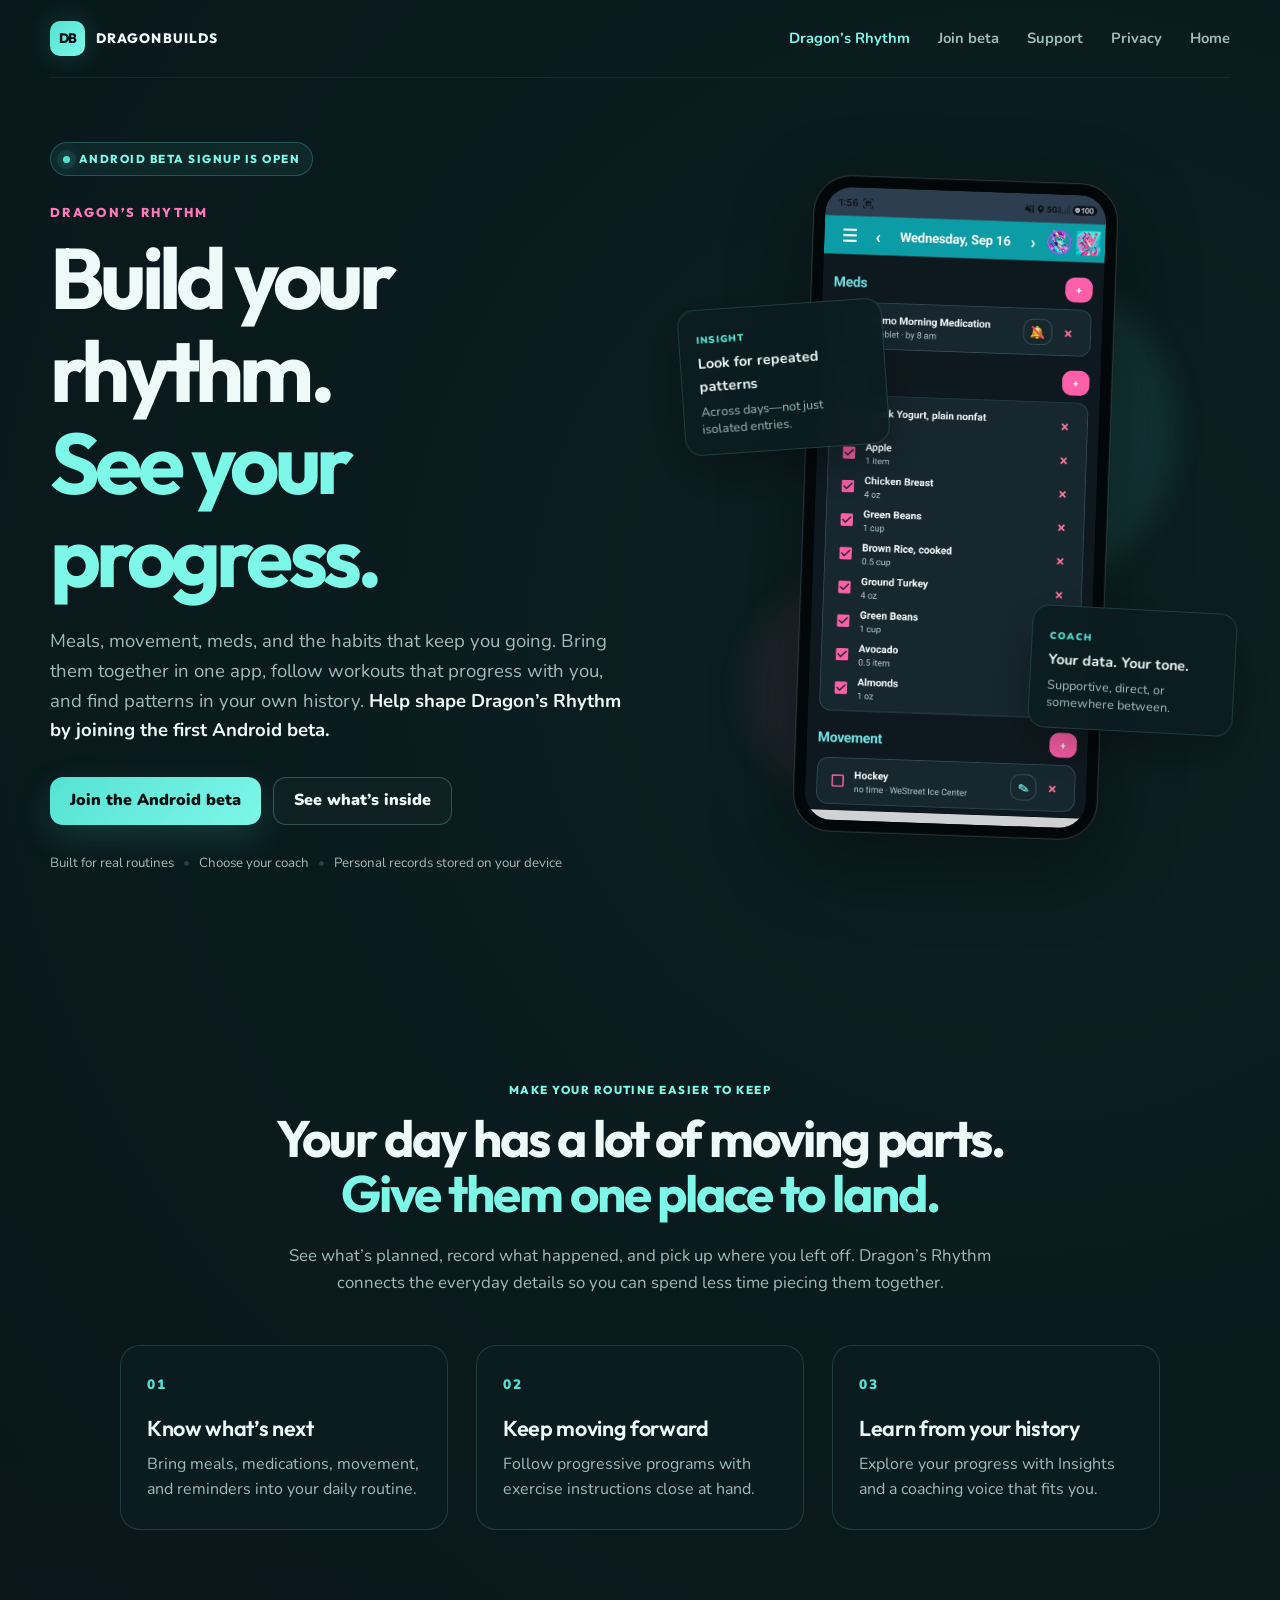
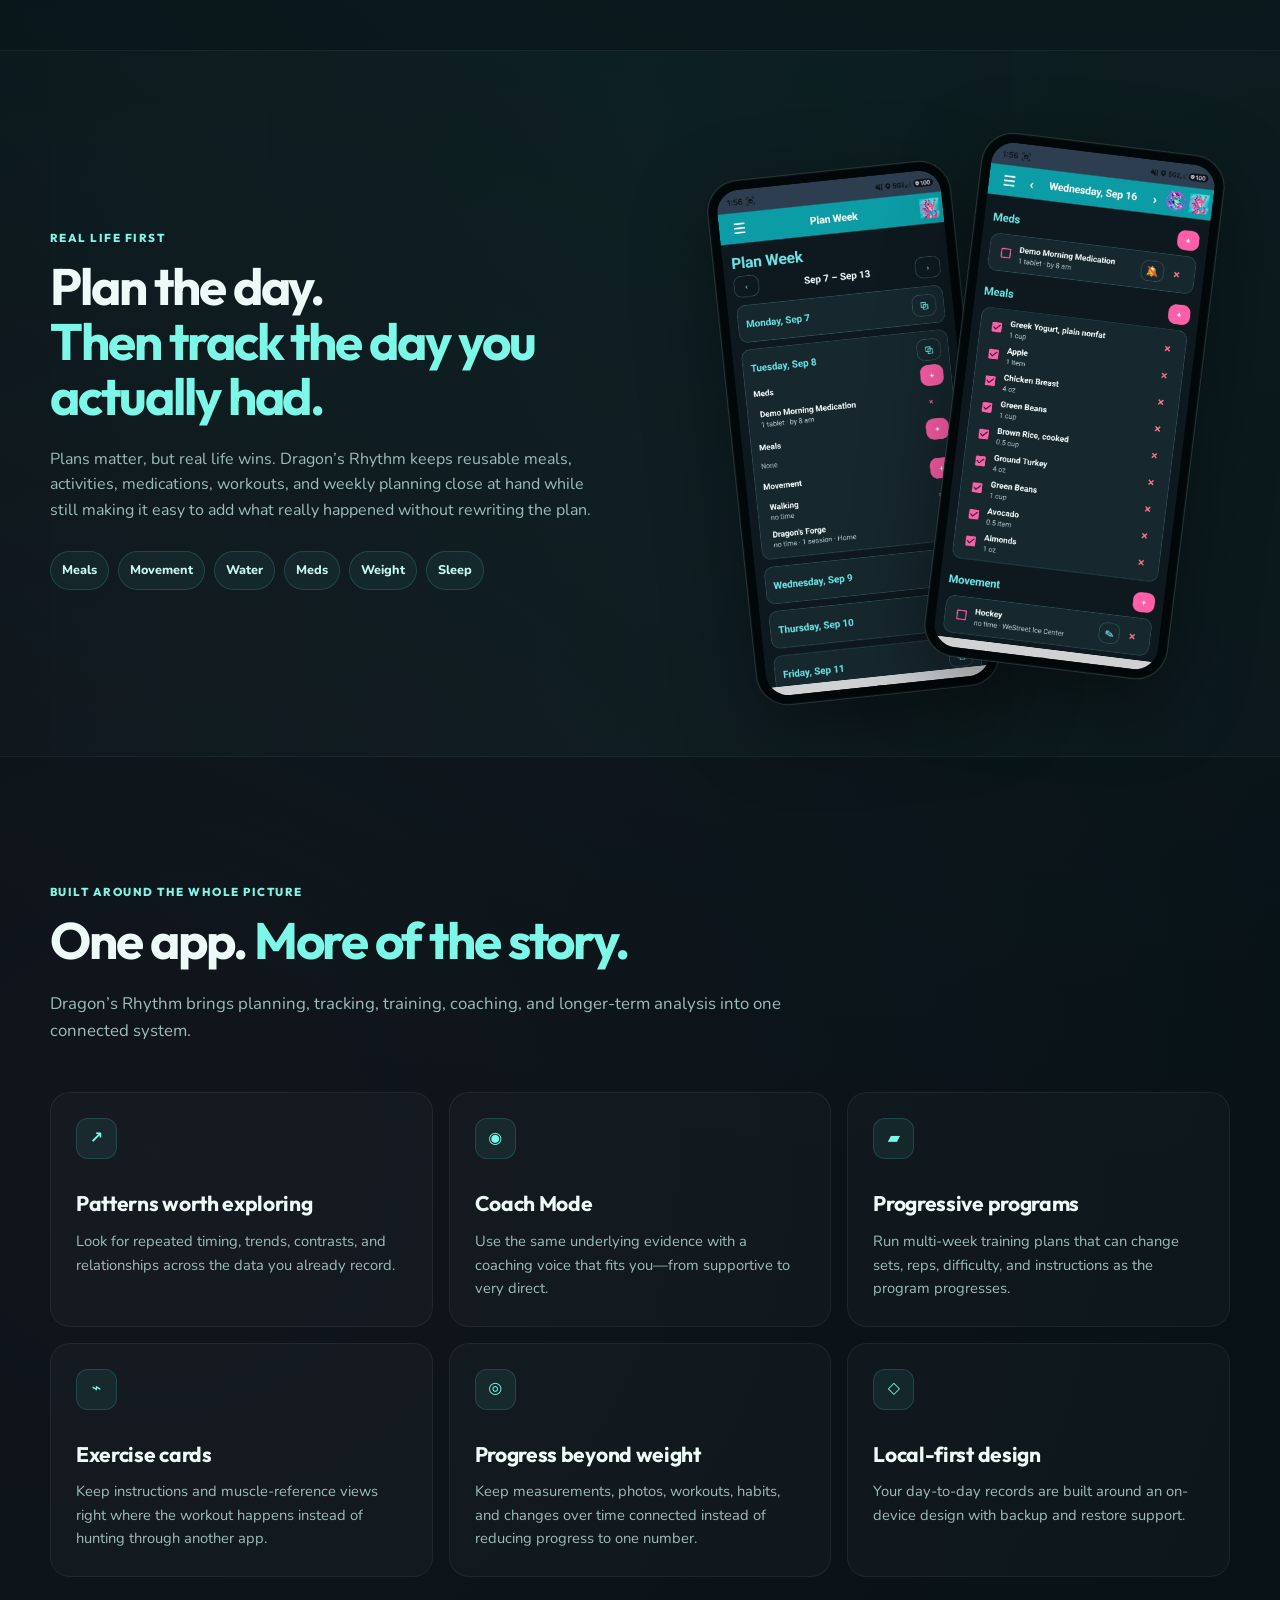
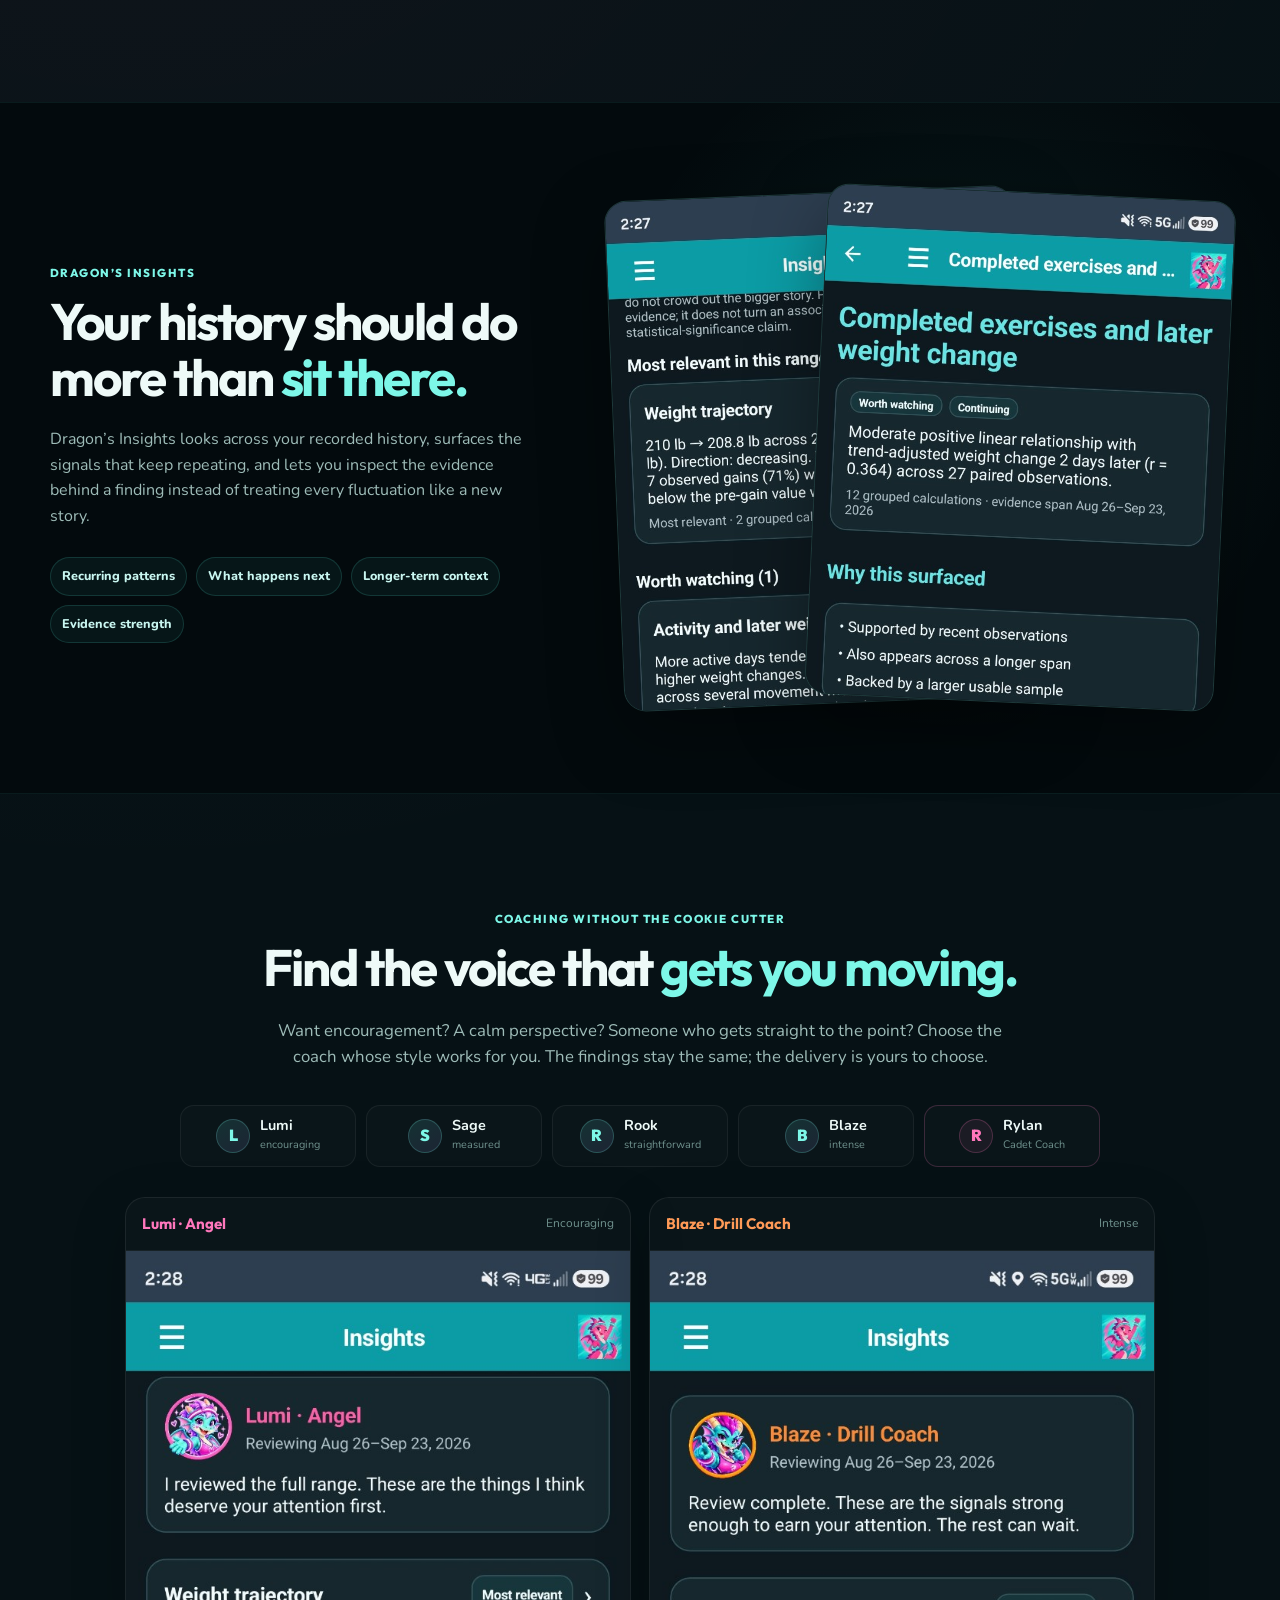
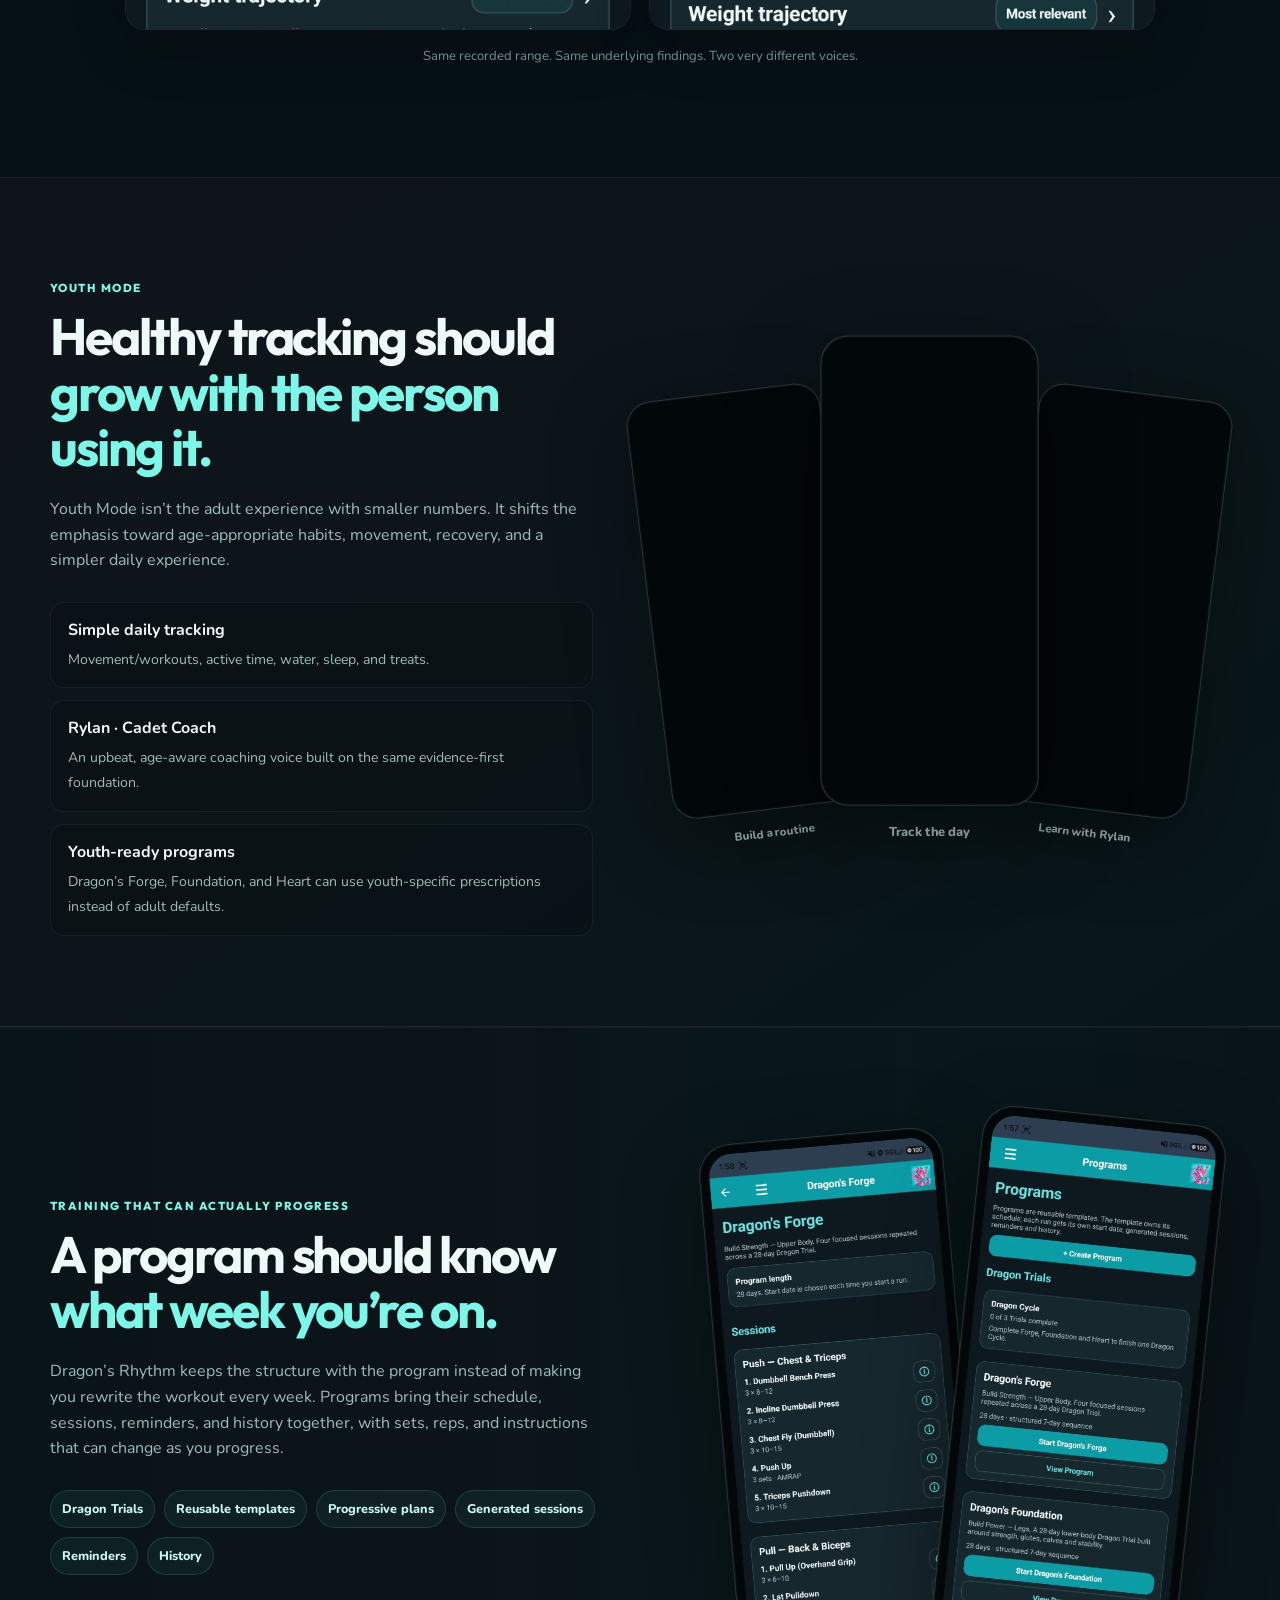
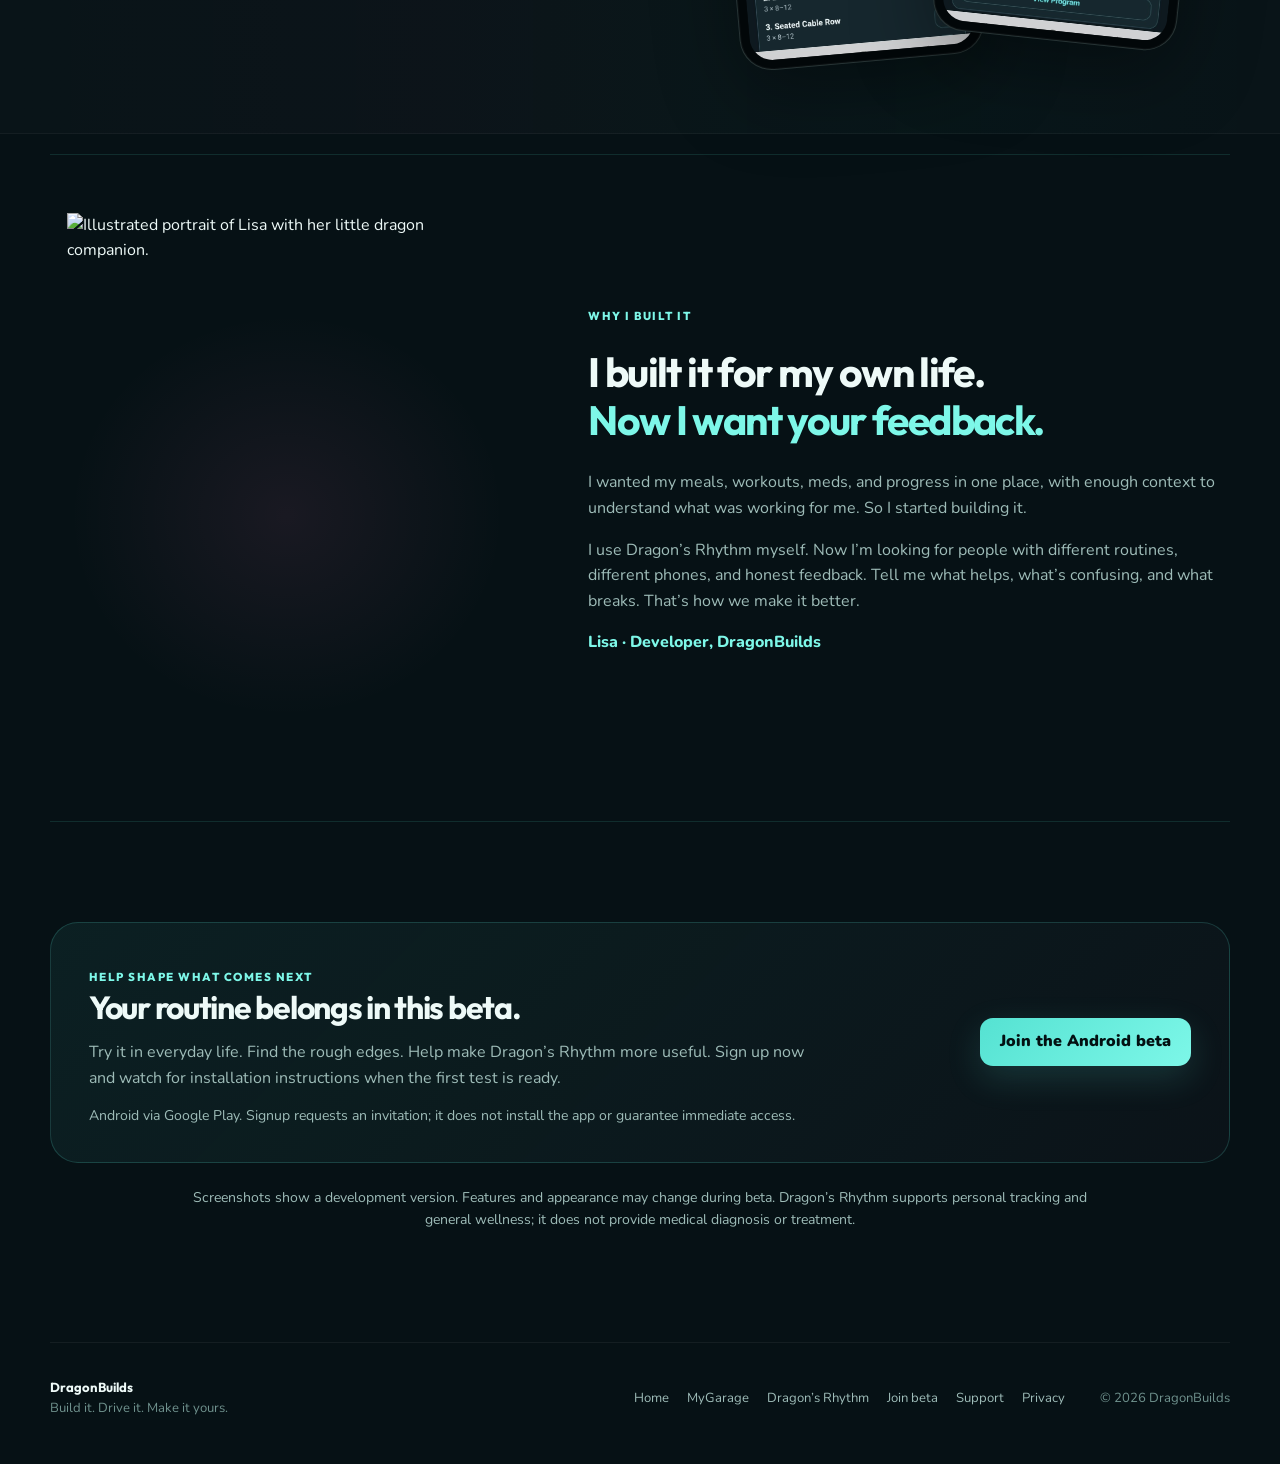
==== commit 27293746: "Add files via upload" ====
--- a/docs/dragonsrhythm/index.html
+++ b/docs/dragonsrhythm/index.html
@@ -16,7 +16,7 @@
   <meta property="og:url" content="https://dragonbuilds.com/dragonsrhythm/" />
   <meta property="og:image" content="https://dragonbuilds.com/dragonsrhythm/images/adult-today.jpg" />
   <meta property="og:image:alt" content="Dragon’s Rhythm daily tracking screen" />
-  <link rel="stylesheet" href="dragonsrhythm.css?v=20261006-layout" />
+  <link rel="stylesheet" href="dragonsrhythm.css?v=20261006-founder" />
 </head>
 <body>
   <a class="skip-link" href="#main">Skip to content</a>
@@ -272,11 +272,12 @@
 
       <section class="story-section">
         <div class="section-pad story-card">
-          <div>
+          <div class="founder-art">
+            <img src="images/lisa-and-dragon.png" loading="lazy" decoding="async" alt="Illustrated portrait of Lisa with her little dragon companion." width="1122" height="1402" />
+          </div>
+          <div class="story-copy">
             <p class="eyebrow plain">WHY I BUILT IT</p>
             <h2>I built it for my own life.<br /><span>Now I want your feedback.</span></h2>
-          </div>
-          <div class="story-copy">
             <p>I wanted my meals, workouts, meds, and progress in one place, with enough context to understand what was working for me. So I started building it.</p>
             <p>I use Dragon’s Rhythm myself. Now I’m looking for people with different routines, different phones, and honest feedback. Tell me what helps, what’s confusing, and what breaks. That’s how we make it better.</p>
             <p class="founder-signoff">Lisa · Developer, DragonBuilds</p>
--- a/docs/dragonsrhythm/dragonsrhythm.css
+++ b/docs/dragonsrhythm/dragonsrhythm.css
@@ -572,3 +572,15 @@
   .youth-device .app-shot { inset: 4px; width: calc(100% - 8px); height: calc(100% - 8px); border-radius: 12px; }
   .youth-device figcaption { font-size: .6rem; margin-top: 10px; }
 }
+
+/* Personal founder story */
+.story-card { grid-template-columns: minmax(0, .85fr) minmax(0, 1.15fr); align-items: center; gap: 64px; }
+.founder-art { position: relative; width: 100%; max-width: 440px; margin: 0 auto; }
+.founder-art::before { content: ""; position: absolute; inset: 18% 0 8%; background: radial-gradient(ellipse, rgba(255,119,188,.08), transparent 70%); z-index: -1; }
+.founder-art img { width: 100%; height: auto; display: block; }
+.story-copy h2 { font-size: clamp(1.9rem, 3.2vw, 2.75rem); line-height: 1.16; margin: 12px 0 26px; }
+.story-copy .eyebrow { color: var(--aqua-bright); }
+@media (max-width: 700px) {
+  .story-card { grid-template-columns: 1fr; gap: 32px; }
+  .founder-art { max-width: 320px; }
+}
